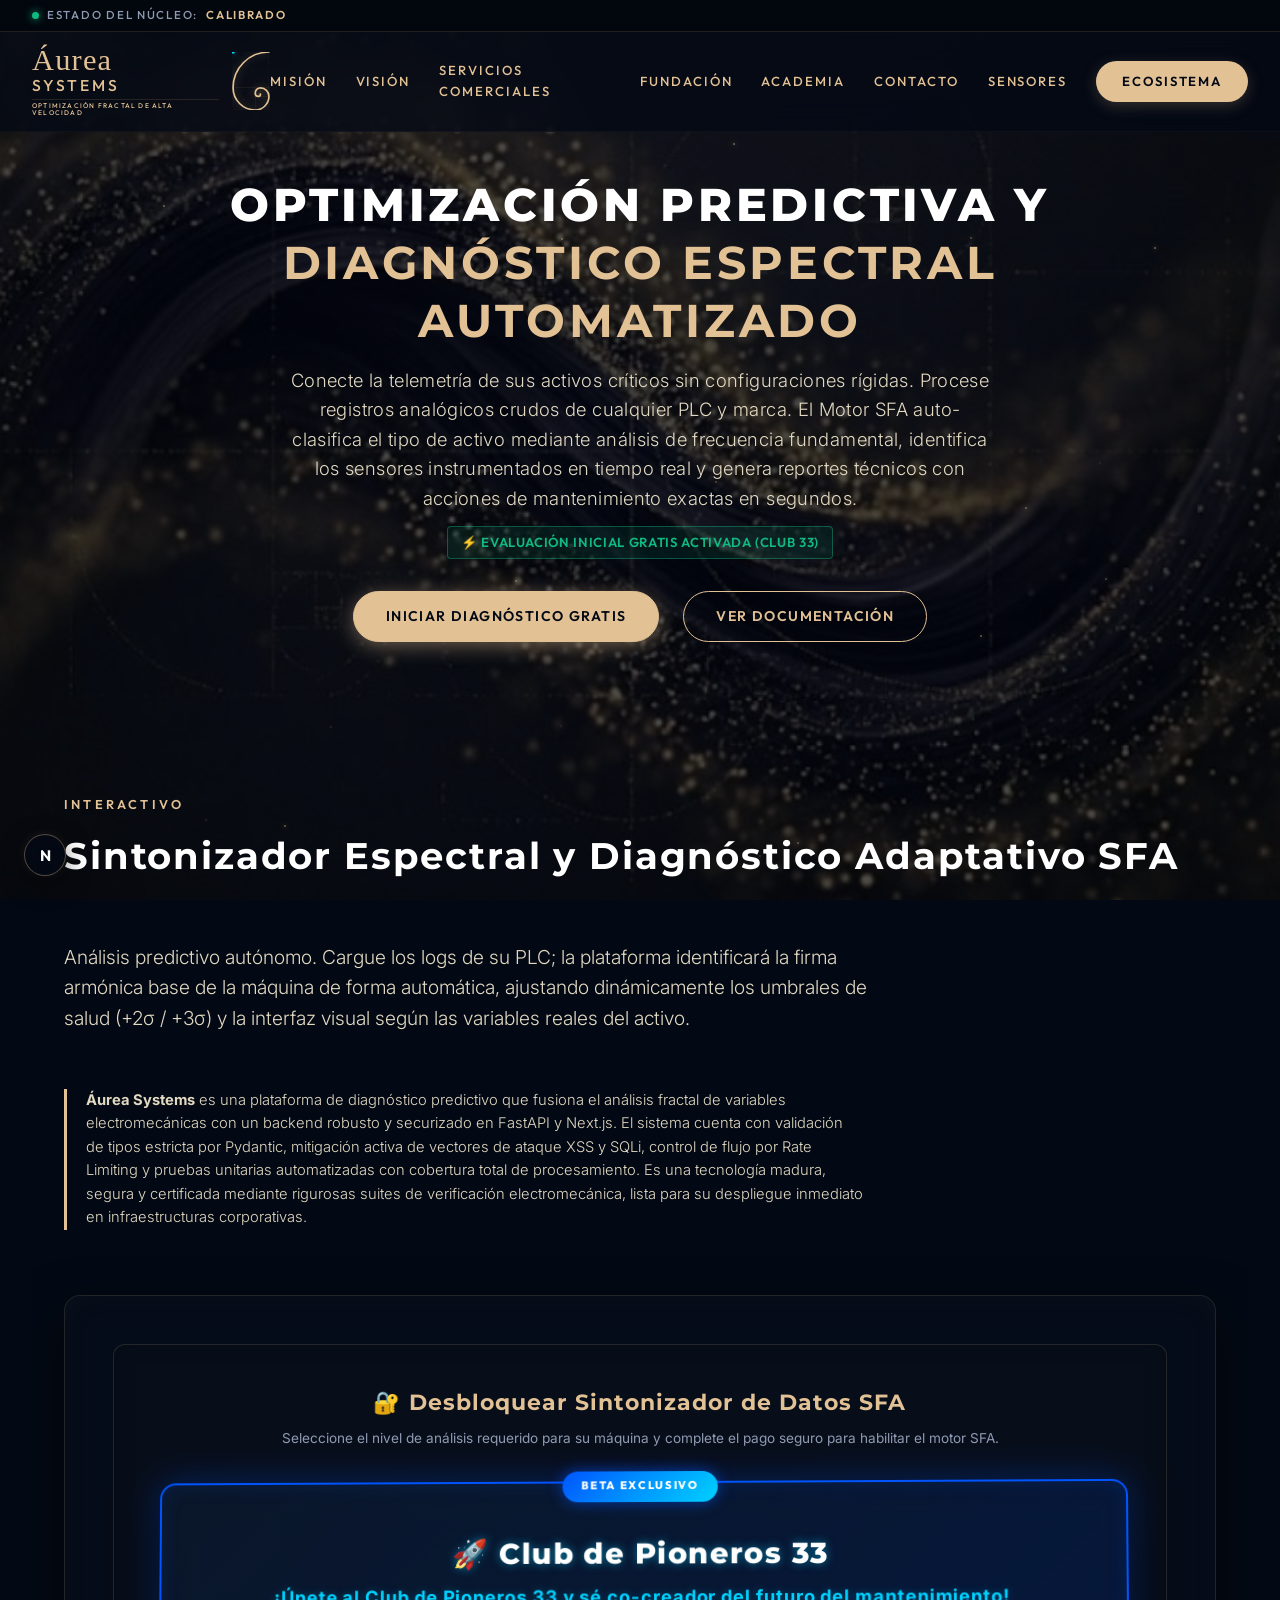
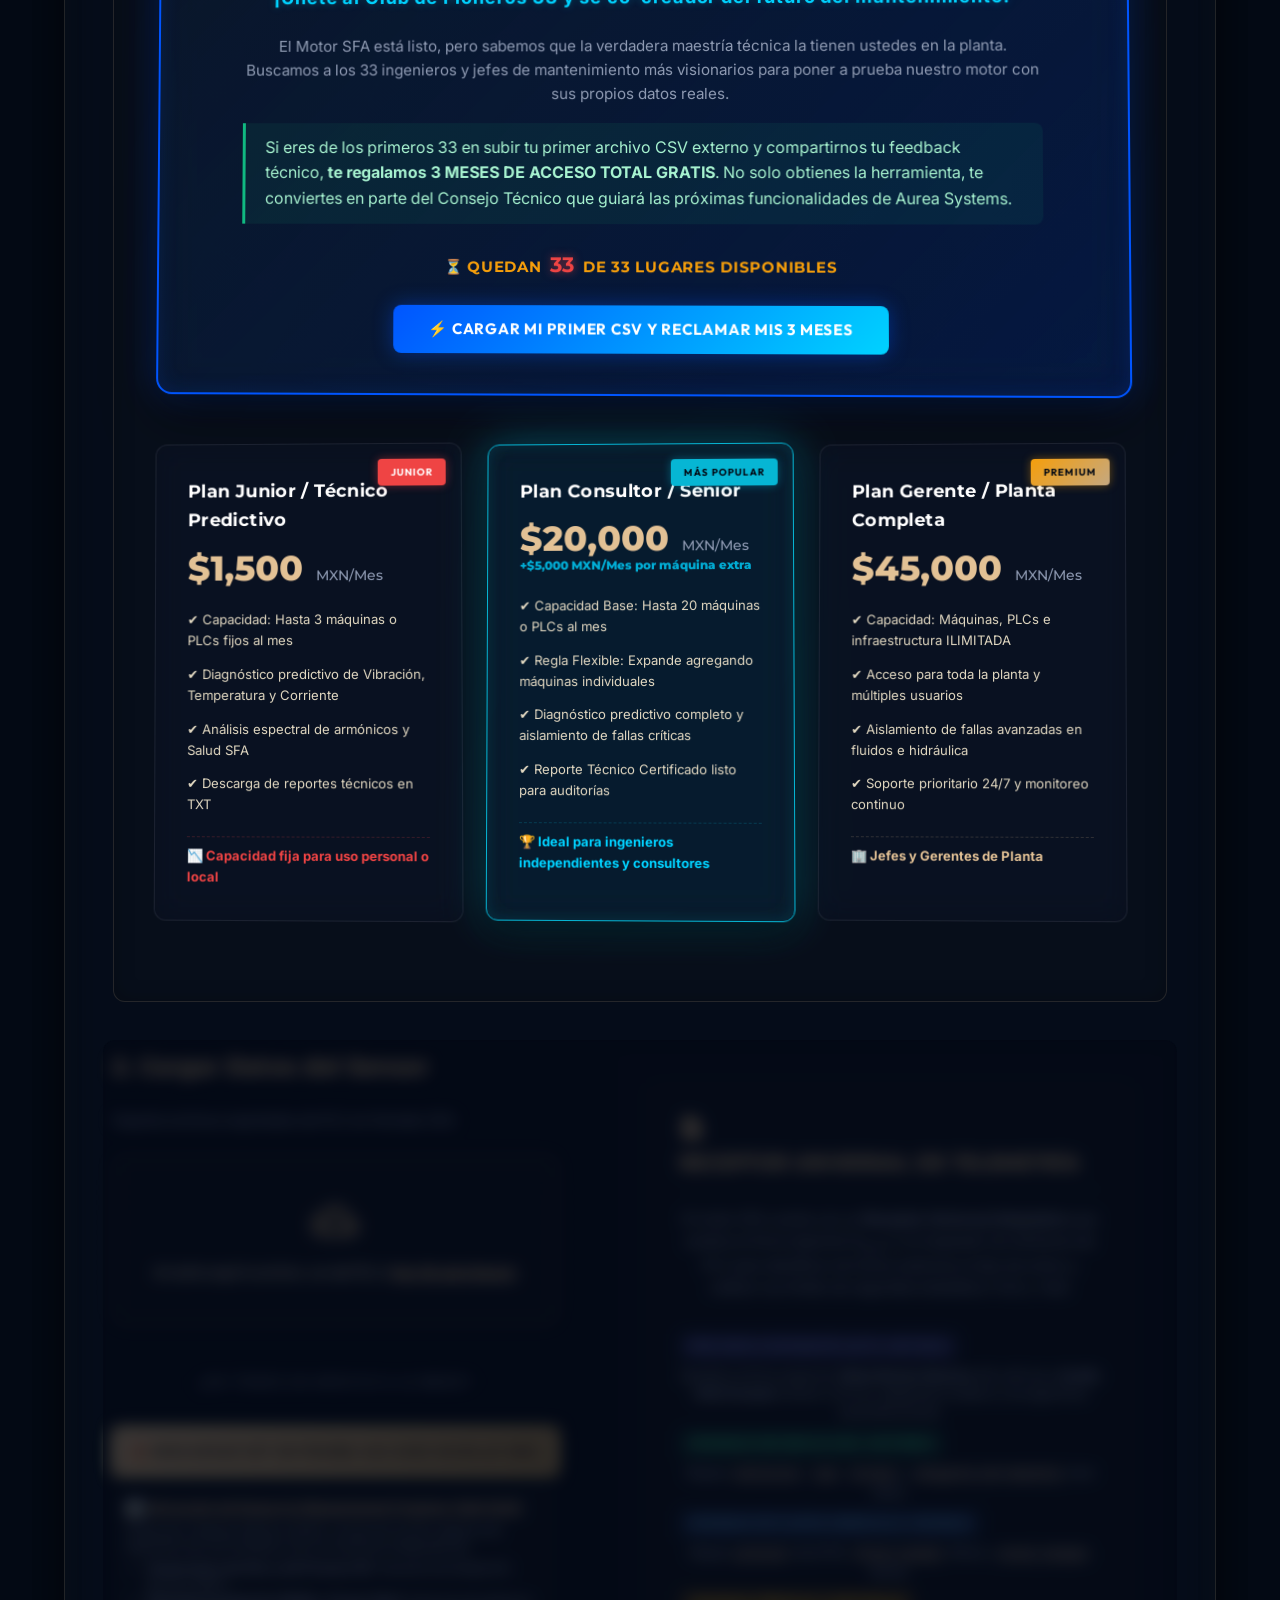
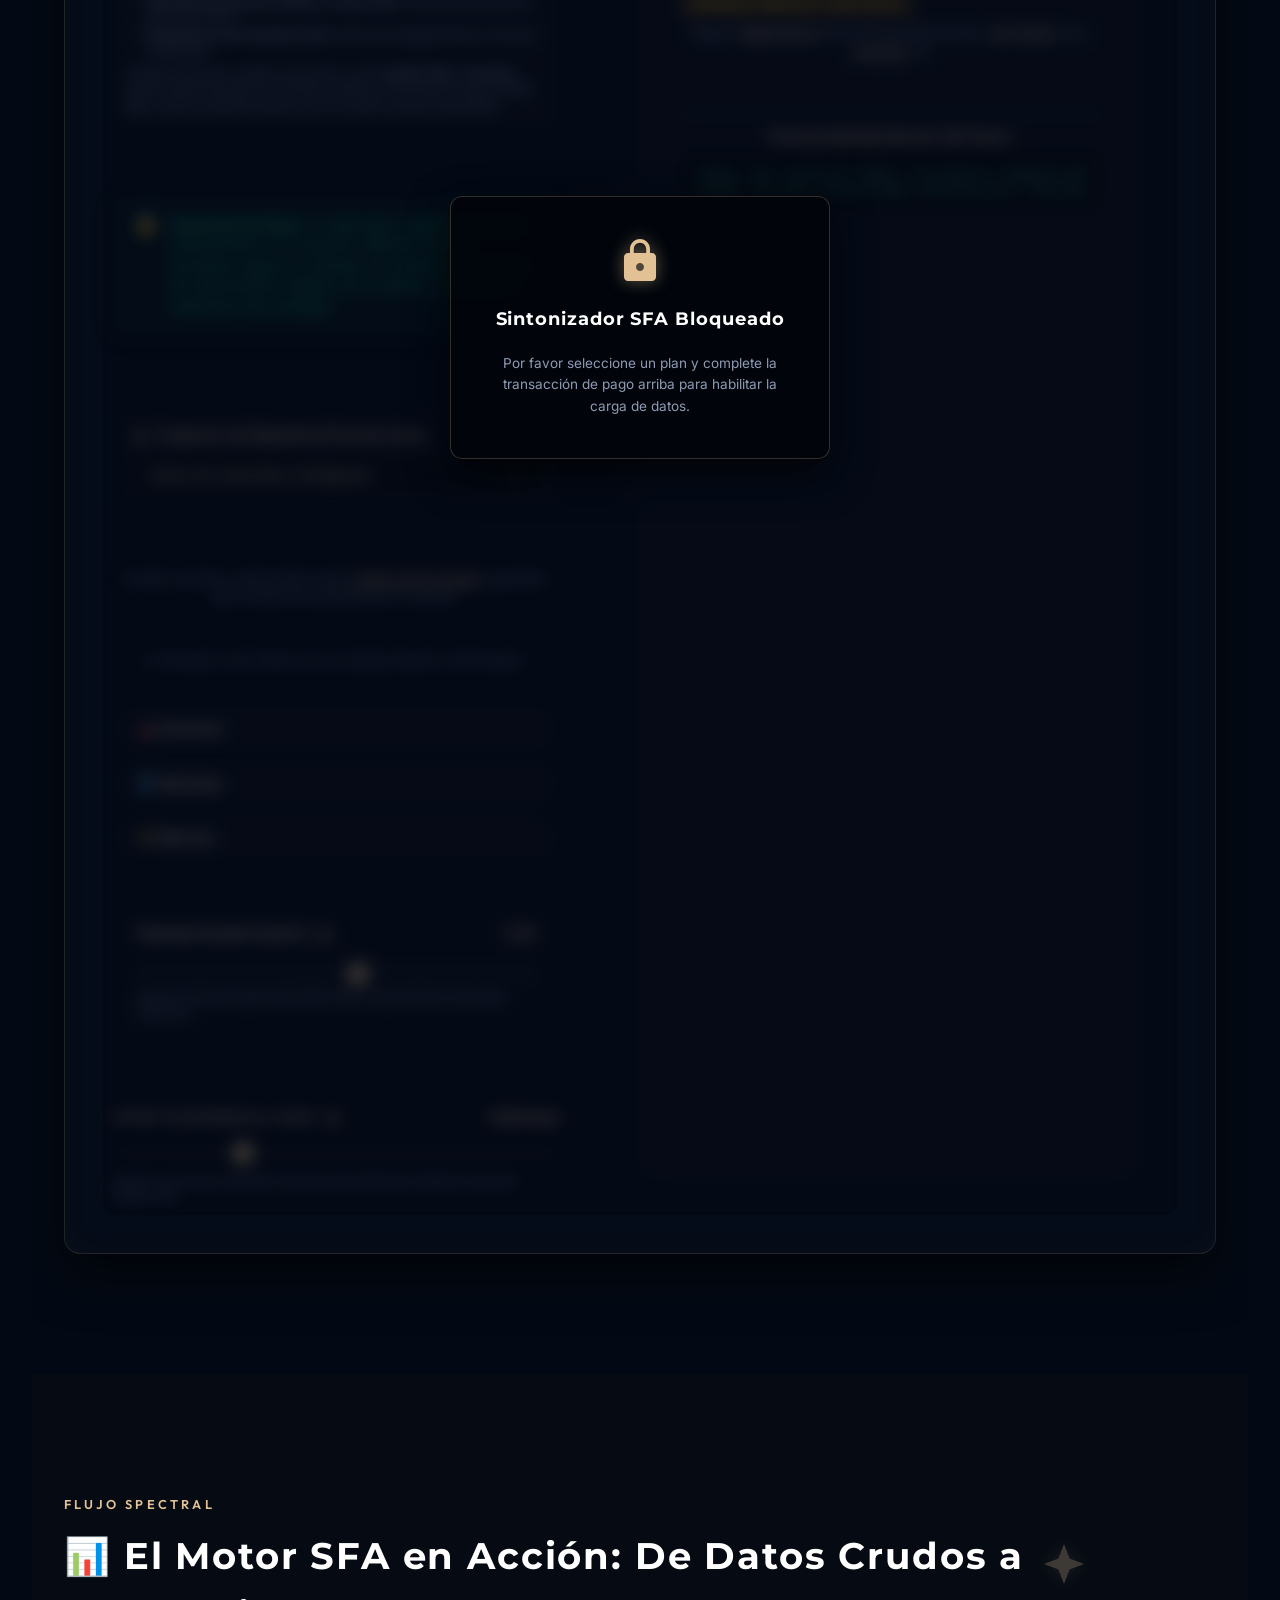
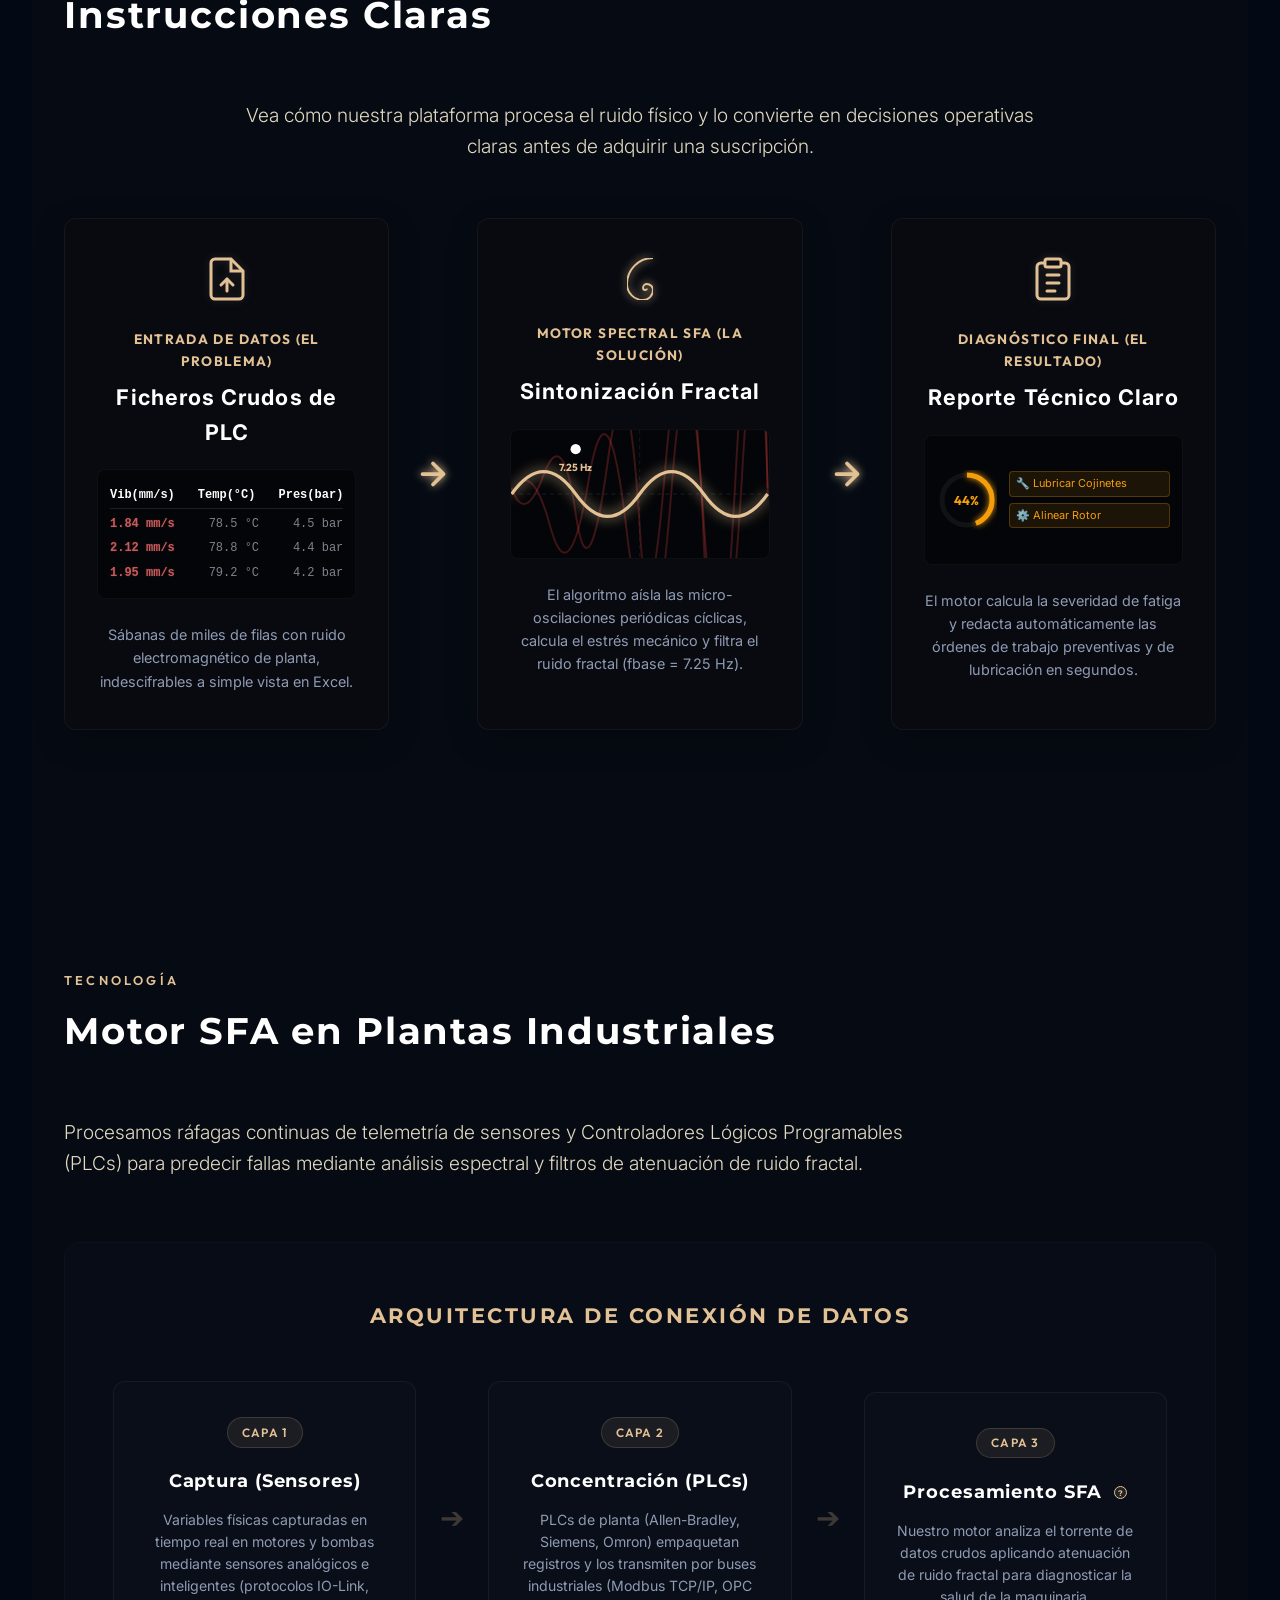
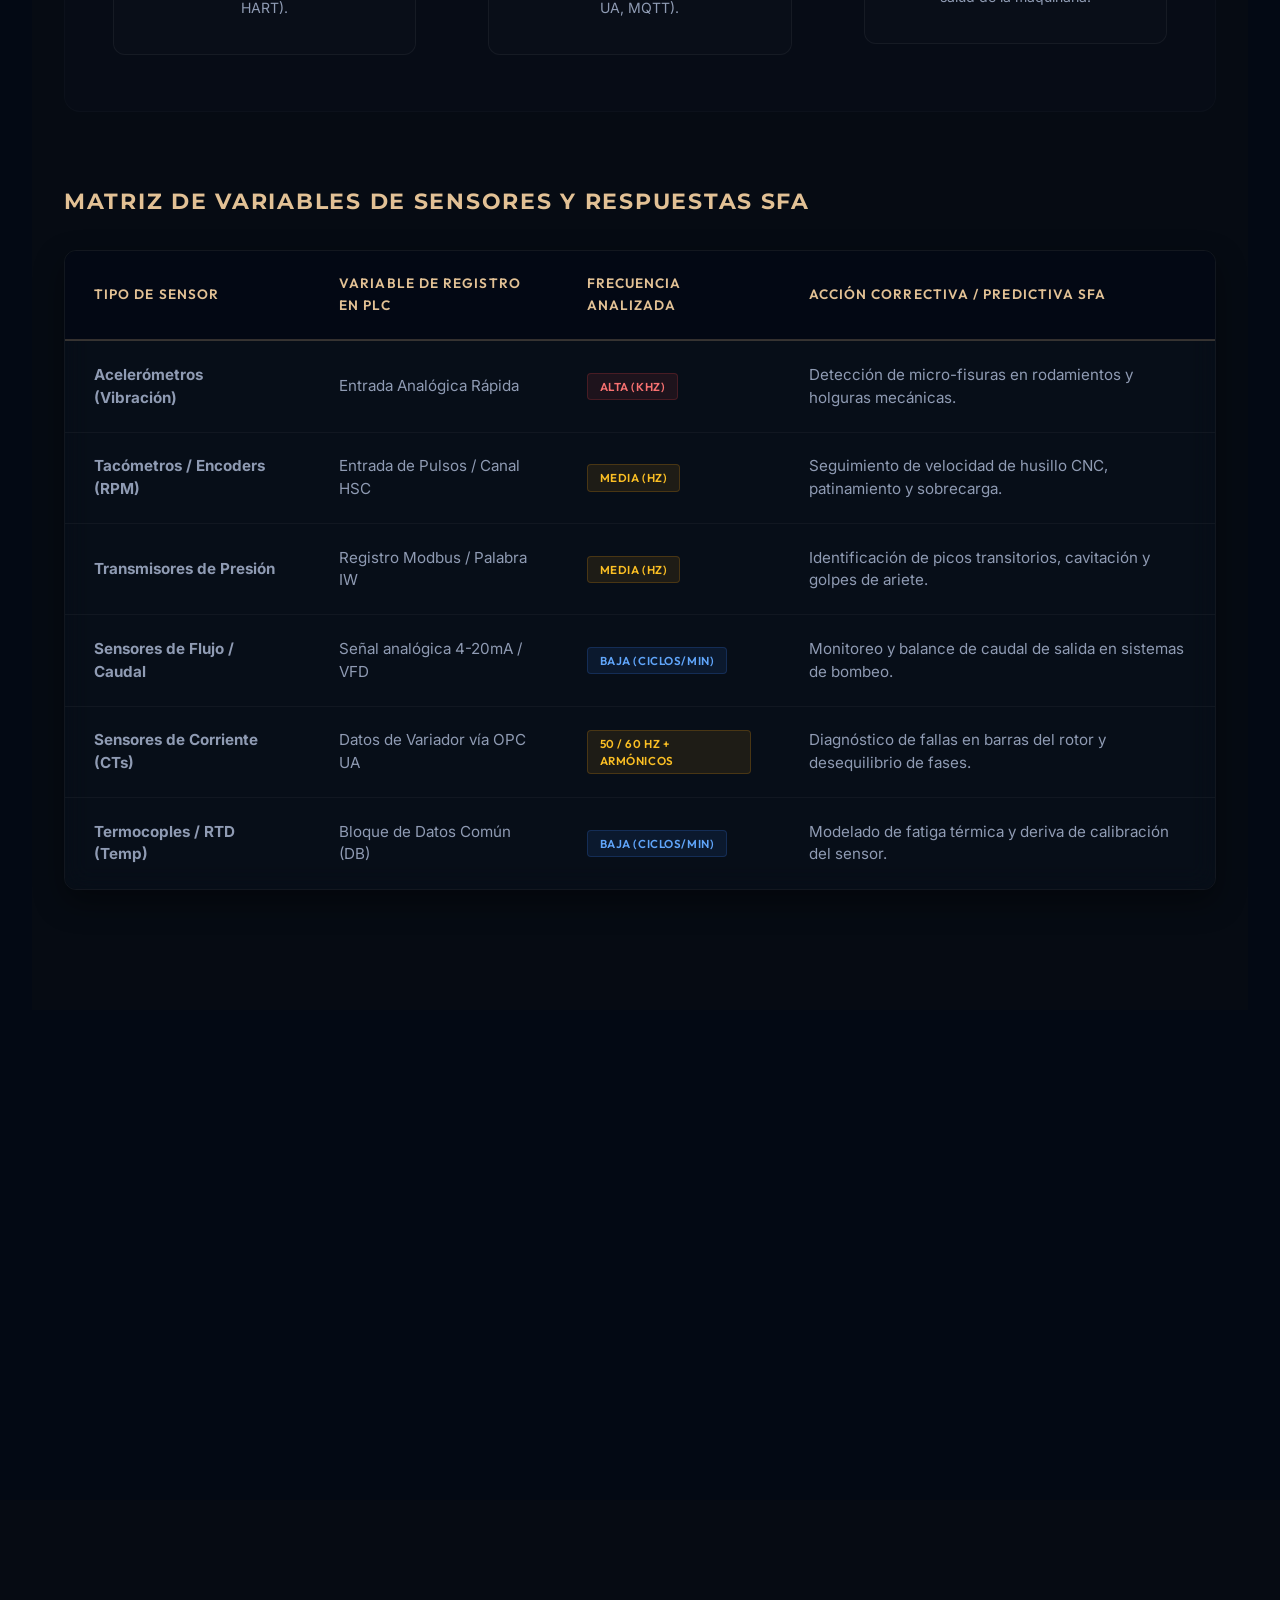
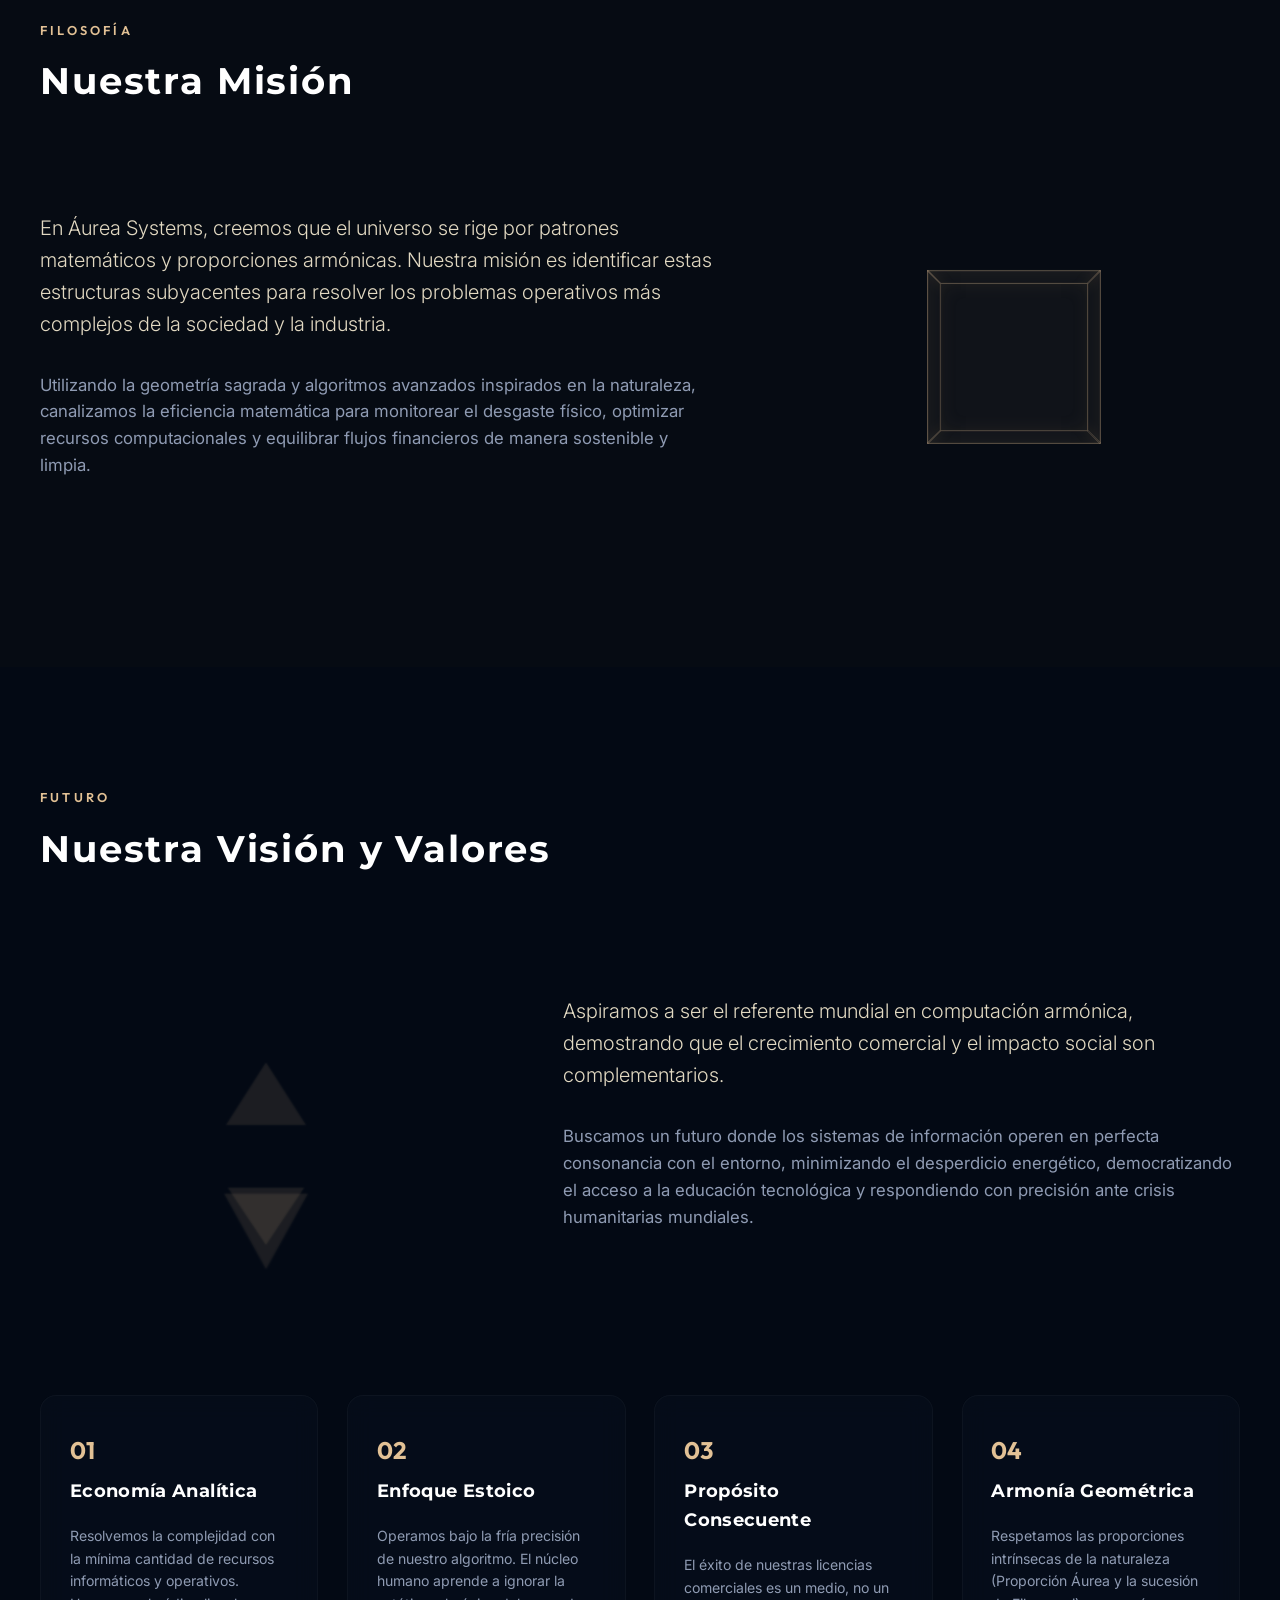
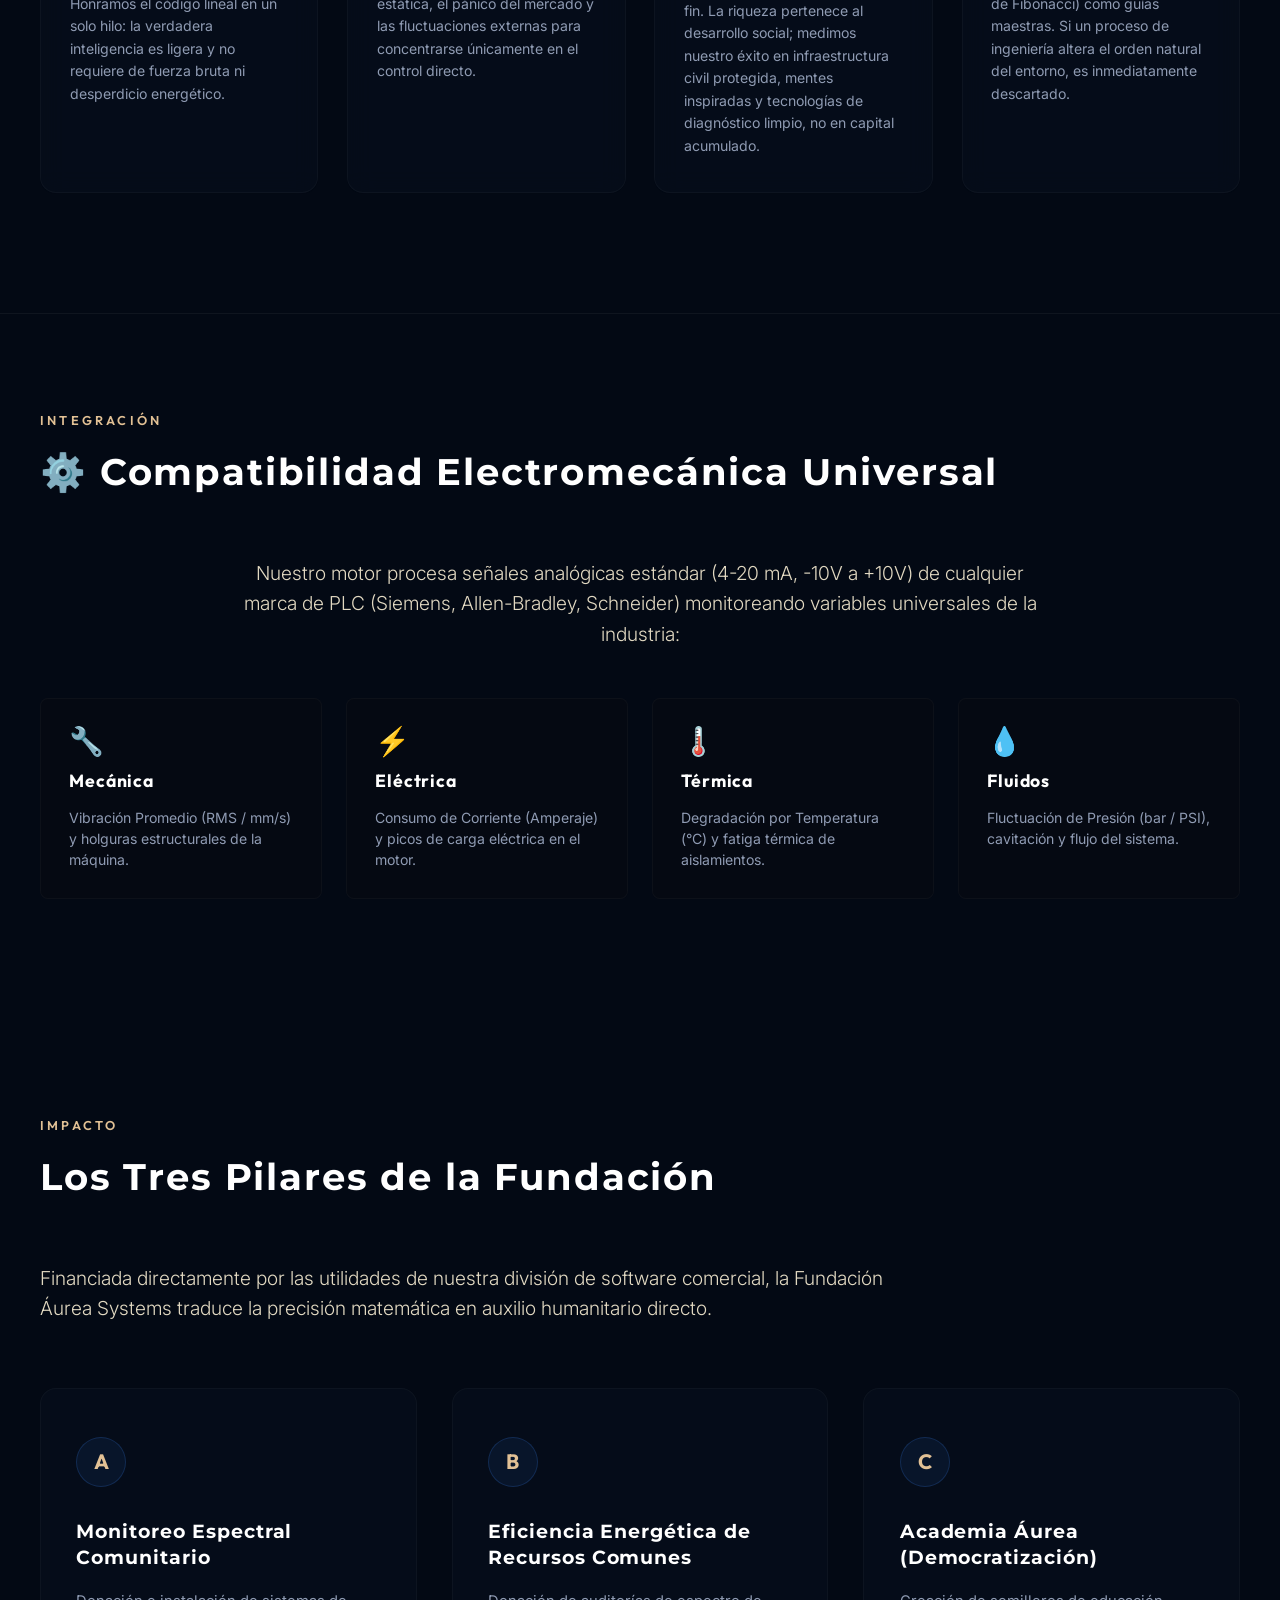
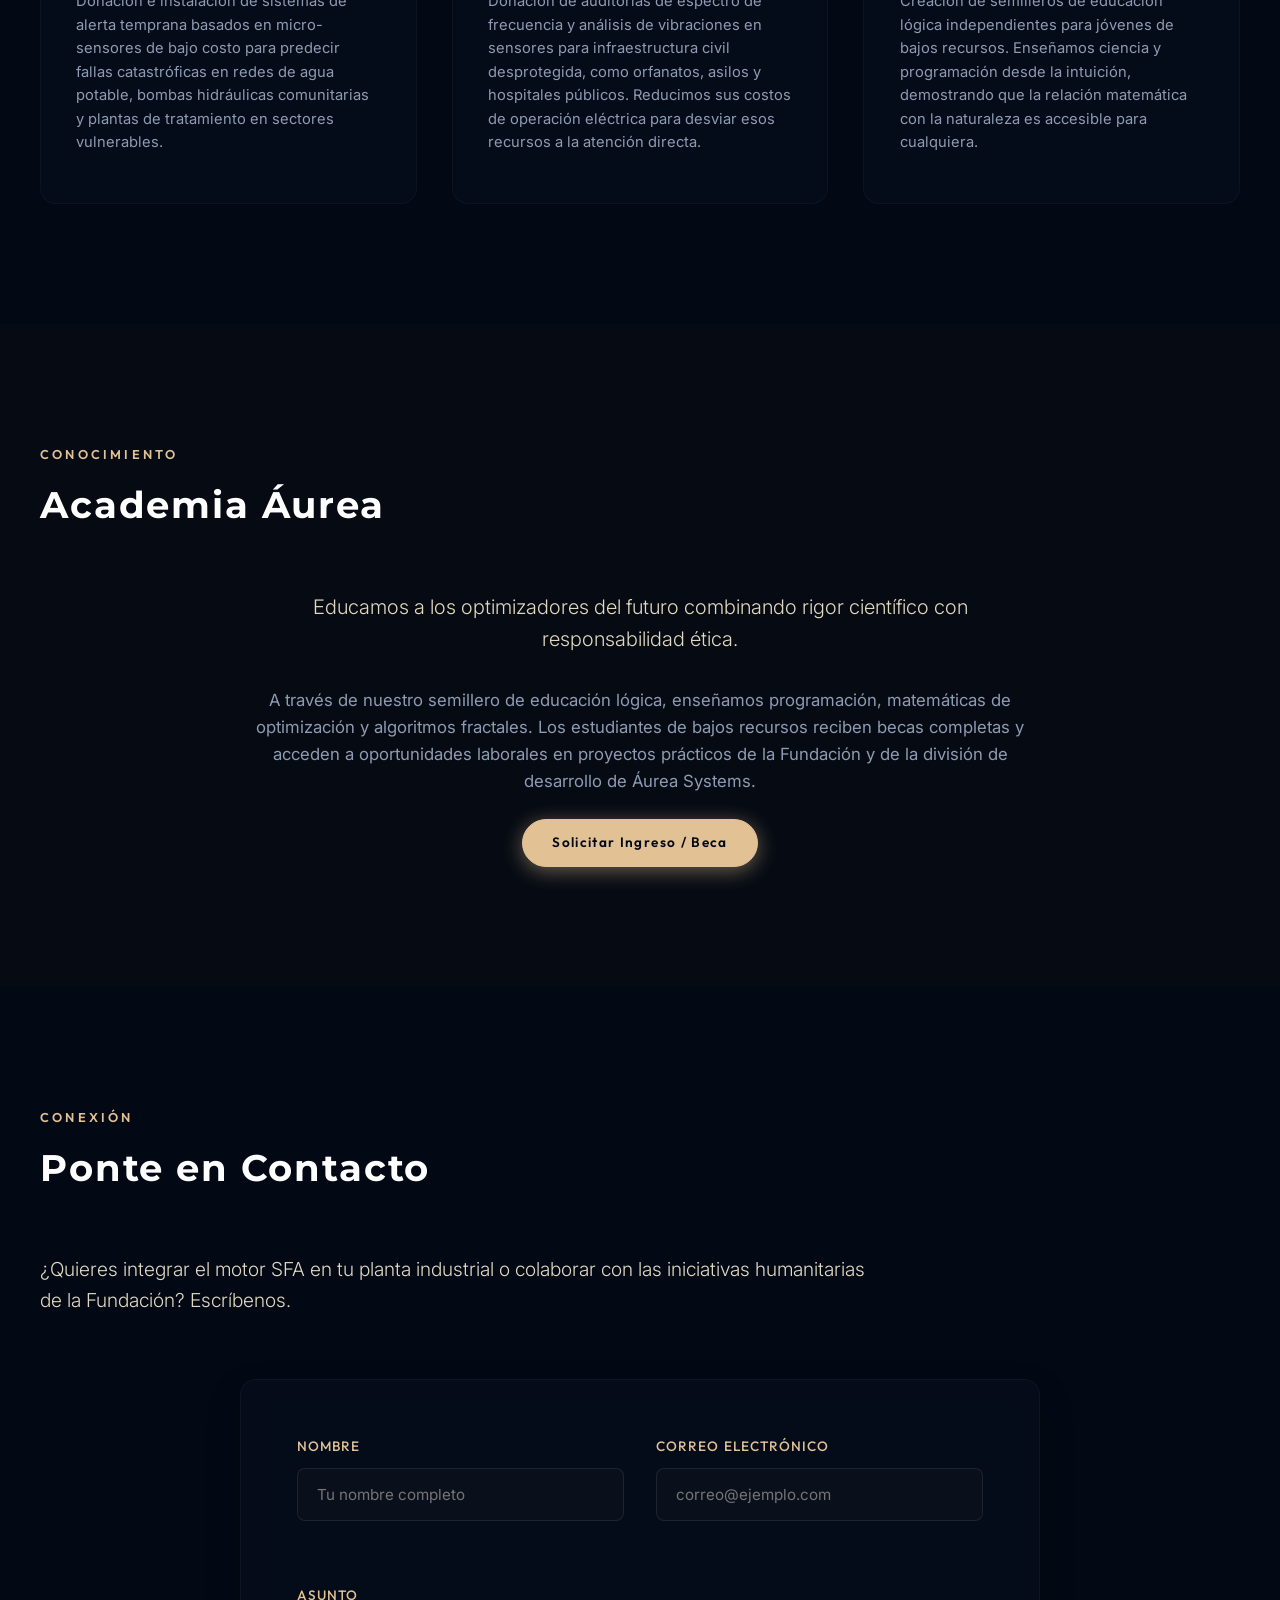
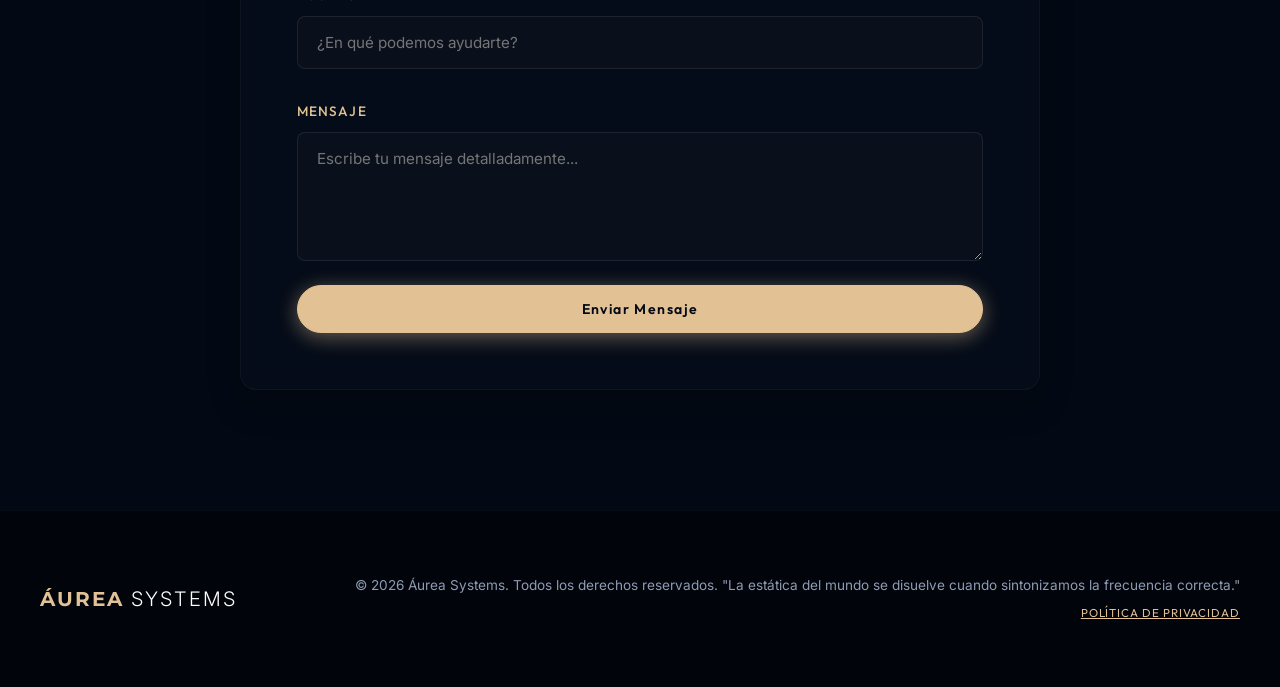
==== index.html @ f3d96f4a "Remove PDF report and printing features, leaving TXT and Python downloads only" ====
<!DOCTYPE html>
<html lang="es">
<head>
    <meta charset="UTF-8">
    <meta name="viewport" content="width=device-width, initial-scale=1.0">
    <title>Áurea Systems | Armonizando el caos con precisión geométrica</title>
    <meta name="description" content="Transformamos datos caóticos en soluciones armónicas de alta eficiencia. Descubre el Motor SFA de sintonización fractal de armónicos e impacto social.">
    <!-- Google Fonts -->
    <link rel="preconnect" href="https://fonts.googleapis.com">
    <link rel="preconnect" href="https://fonts.gstatic.com" crossorigin>
    <link href="https://fonts.googleapis.com/css2?family=Montserrat:wght@300;400;500;600;700;800&family=Outfit:wght@300;400;500;600;700&family=Inter:wght@300;400;500;600&display=swap" rel="stylesheet">
    <!-- Stylesheets -->
    <link rel="stylesheet" href="css/styles.css?v=3.0.4">
    <!-- PayPal SDK -->
    <script src="https://www.paypal.com/sdk/js?client-id=AewGtK31C24qS1dJM0IhZkl4YDrN2dNuJ0q90WGuB6kmR5sbS8e_uFrXsC2nJS0WY8MiElKh0VWfX2Io&currency=USD"></script>
</head>
<body>
    <!-- Dynamic Premium Background System -->
    <div class="sfa-dynamic-bg-container no-print">
        <div class="sfa-bg-particles"></div>
    </div>
    <!-- Top Core Status Bar -->
    <div class="core-status-bar">
        <div class="status-item">
            <span class="status-indicator-dot pulsing"></span>
            <span class="status-label">ESTADO DEL NÚCLEO:</span>
            <span class="status-value text-gold">CALIBRADO</span>
        </div>
    </div>

    <!-- Floating Action Button 'N' (Bottom Left) -->
    <button class="btn-floating-n" id="btn-terminal-toggle" aria-label="Consola de Telemetría">N</button>

    <!-- Interactive Telemetry Console (Hidden by default) -->
    <div class="telemetry-console" id="telemetry-console">
        <div class="console-header">
            <div class="console-dots">
                <span class="dot red"></span>
                <span class="dot yellow"></span>
                <span class="dot green"></span>
            </div>
            <span class="console-title">aurea_coaxial_telemetry.log</span>
            <button class="console-close" id="console-close-btn">&times;</button>
        </div>
        <div class="console-body" id="console-log-content">
            <div class="log-line text-gold">[INICIALIZANDO] Sintonización Fractal de Armónicos (SFA)...</div>
            <div class="log-line">[OK] Sintonía espectral establecida.</div>
            <div class="log-line">[OK] Núcleo calibrado con constante espectral lambda = 1.618.</div>
            <div class="log-line">[CONEXIÓN] Mapeando registros de telemetría en PLCs...</div>
            <div class="log-line text-blue">[OK] Servidor OPC UA activo. Escuchando tags de planta.</div>
            <div class="log-line">[OK] Acelerómetros (Vibración) sintonizados a 2.5 kHz.</div>
            <div class="log-line">[OK] Transmisores de Presión sintonizados por canal Modbus IW.</div>
            <div class="log-line text-gold">[PROCESANDO] Análisis espectral SFA en ráfaga de datos...</div>
            <div class="log-line text-green">[EFICIENCIA] Atenuación de ruido fractal completada en 0.12s.</div>
            <div class="log-line">[HISTORIA] Filosofía: "El protón invisible" - el arq. Mario Murillo.</div>
        </div>
    </div>

    <!-- Background geometric overlay -->
    <div class="bg-geometry">
        <svg viewBox="0 0 100 100" preserveAspectRatio="none">
            <circle cx="10" cy="20" r="30" class="geom-circle" />
            <circle cx="90" cy="80" r="40" class="geom-circle" />
            <path d="M-10,50 Q30,60 70,30 T110,50" class="geom-line" />
            <path d="M-10,20 Q40,10 80,40 T110,10" class="geom-line" />
        </svg>
    </div>

    <!-- Header / Navbar -->
    <header class="navbar">
        <div class="nav-container">
            <a href="#inicio" class="logo-group" id="logo-link">
                <div class="logo-text">
                    <span class="logo-title">Áurea</span>
                    <span class="logo-subtitle">SYSTEMS</span>
                    <span class="logo-tagline">OPTIMIZACIÓN FRACTAL DE ALTA VELOCIDAD</span>
                </div>
                <div class="logo-icon-wrapper">
                    <!-- Mathematically accurate Vertical Fibonacci Spiral SVG matching the image logo exactly -->
                    <svg viewBox="0 0 34 55" class="logo-spiral-svg">
                        <!-- Fibonacci Grid Squares -->
                        <rect x="0" y="0" width="34" height="34" class="grid-square" />
                        <rect x="0" y="34" width="21" height="21" class="grid-square" />
                        <rect x="21" y="42" width="13" height="13" class="grid-square" />
                        <rect x="26" y="34" width="8" height="8" class="grid-square" />
                        <rect x="21" y="34" width="5" height="5" class="grid-square" />
                        <rect x="21" y="39" width="3" height="3" class="grid-square" />
                        <rect x="24" y="40" width="2" height="2" class="grid-square" />
                        <rect x="24" y="39" width="1" height="1" class="grid-square" />
                        <rect x="25" y="39" width="1" height="1" class="grid-square" />
                        
                        <!-- Diagonal grid lines of triangulation (like the image) -->
                        <line x1="0" y1="0" x2="34" y2="34" class="grid-line" />
                        <line x1="34" y1="0" x2="0" y2="34" class="grid-line" />
                        <line x1="0" y1="34" x2="21" y2="55" class="grid-line" />
                        <line x1="21" y1="34" x2="0" y2="55" class="grid-line" />
                        
                        <!-- Rays radiating from the center of spiral (26, 40) -->
                        <line x1="26" y1="40" x2="0" y2="0" class="grid-line-faint" />
                        <line x1="26" y1="40" x2="34" y2="0" class="grid-line-faint" />
                        <line x1="26" y1="40" x2="34" y2="34" class="grid-line-faint" />
                        <line x1="26" y1="40" x2="0" y2="34" class="grid-line-faint" />
                        <line x1="26" y1="40" x2="0" y2="55" class="grid-line-faint" />
                        <line x1="26" y1="40" x2="21" y2="55" class="grid-line-faint" />
                        <line x1="26" y1="40" x2="34" y2="55" class="grid-line-faint" />
                        
                        <!-- Spiral Path -->
                        <path d="M 34,0 A 34,34 0 0,0 0,34 A 21,21 0 0,0 21,55 A 13,13 0 0,0 34,42 A 8,8 0 0,0 26,34 A 5,5 0 0,0 21,39 A 3,3 0 0,0 24,42 A 2,2 0 0,0 26,40" class="spiral-path" />
                        
                        <!-- Cyan Dot in top-left corner -->
                        <circle cx="0" cy="0" r="1.6" class="logo-cyan-dot" />
                    </svg>
                </div>
            </a>
            
            <button class="menu-toggle" aria-label="Abrir menú" id="mobile-menu-btn">
                <span></span>
                <span></span>
                <span></span>
            </button>

            <nav class="nav-menu" id="nav-menu">
                <a href="#mision" class="nav-link">MISIÓN</a>
                <a href="#vision" class="nav-link">VISIÓN</a>
                <a href="#servicios" class="nav-link">SERVICIOS COMERCIALES</a>
                <a href="#fundacion" class="nav-link">FUNDACIÓN</a>
                <a href="#academia" class="nav-link">ACADEMIA</a>
                <a href="#contacto" class="nav-link">CONTACTO</a>
                <a href="sensores.html" class="nav-link">SENSORES</a>

                <a href="#ecosistema" class="nav-btn">ECOSISTEMA</a>
            </nav>
        </div>
    </header>

    <main>

        <!-- HERO SECTION (INICIO) & ECOSISTEMA DUAL (COMBINED SCREEN LIKE SCREENSHOT) -->
        <section id="inicio" class="hero-section">


            <!-- Floating Sparkle Star (Right) -->
            <div class="sparkle-star-wrapper">
                <svg viewBox="0 0 24 24" class="sparkle-star">
                    <path d="M12 2L14.8 9.2L22 12L14.8 14.8L12 22L9.2 14.8L2 12L9.2 9.2L12 2Z" />
                </svg>
            </div>

            <div class="hero-container">
                <h1 class="hero-title">
                    OPTIMIZACIÓN PREDICTIVA Y<br>
                    <span class="text-gold font-bold">DIAGNÓSTICO ESPECTRAL AUTOMATIZADO</span>
                </h1>
                <p class="hero-subtitle">
                    Conecte la telemetría de sus activos críticos sin configuraciones rígidas. Procese registros analógicos crudos de cualquier PLC y marca. El Motor SFA auto-clasifica el tipo de activo mediante análisis de frecuencia fundamental, identifica los sensores instrumentados en tiempo real y genera reportes técnicos con acciones de mantenimiento exactas en segundos.<br>
                    <span class="hero-promo-badge" style="font-size: 0.82rem; background: rgba(16, 185, 129, 0.1); border: 1px solid rgba(16, 185, 129, 0.4); color: #10b981; padding: 0.3rem 0.8rem; border-radius: 4px; display: inline-block; margin-top: 0.8rem; font-weight: 600; font-family: var(--font-accent); letter-spacing: 0.05em; text-transform: uppercase;">⚡ EVALUACIÓN INICIAL GRATIS ACTIVADA (CLUB 33)</span>
                </p>
                <div class="hero-actions">
                    <a href="#sfa-plataforma" class="btn btn-gold">INICIAR DIAGNÓSTICO GRATIS</a>
                    <a href="#servicios" class="btn btn-outline">VER DOCUMENTACIÓN</a>
                </div>
            </div>

        <!-- SINTONIZADOR ESPECTRAL Y DIAGNÓSTICO SFA -->
        <section id="sfa-plataforma" class="content-section scroll-reveal">
            <div class="section-container">
                <div class="section-badge">INTERACTIVO</div>
                <h2 class="section-heading">Sintonizador Espectral y Diagnóstico Adaptativo SFA</h2>
                <p class="section-intro">
                    Análisis predictivo autónomo. Cargue los logs de su PLC; la plataforma identificará la firma armónica base de la máquina de forma automática, ajustando dinámicamente los umbrales de salud (+2σ / +3σ) y la interfaz visual según las variables reales del activo.
                    <br><br>
                    <span style="font-size: 0.92rem; line-height: 1.6; display: inline-block; max-width: 800px; color: var(--color-text-light); border-left: 3px solid var(--color-primary-gold); padding-left: 1.2rem; text-align: left; margin: 1.5rem auto 0; font-family: var(--font-body);">
                        <strong>Áurea Systems</strong> es una plataforma de diagnóstico predictivo que fusiona el análisis fractal de variables electromecánicas con un backend robusto y securizado en FastAPI y Next.js. El sistema cuenta con validación de tipos estricta por Pydantic, mitigación activa de vectores de ataque XSS y SQLi, control de flujo por Rate Limiting y pruebas unitarias automatizadas con cobertura total de procesamiento. Es una tecnología madura, segura y certificada mediante rigurosas suites de verificación electromecánica, lista para su despliegue inmediato en infraestructuras corporativas.
                    </span>
                </p>

                <!-- Platform Workspace Card -->
                <div class="sfa-workspace-card">
                    <!-- 1. PAYMENT BARRIER SECTION -->
                    <div class="sfa-payment-barrier" id="sfa-payment-barrier">
                        <div class="payment-barrier-header">
                            <h3>🔐 Desbloquear Sintonizador de Datos SFA</h3>
                            <p class="panel-desc">Seleccione el nivel de análisis requerido para su máquina y complete el pago seguro para habilitar el motor SFA.</p>
                        </div>
                        <!-- Banner Promocional: Club de Pioneros 33 -->
                        <div class="pioneros-promo-banner" id="pioneros-promo-banner">
                            <div class="promo-neon-badge">BETA EXCLUSIVO</div>
                            <div class="promo-content">
                                <h3>🚀 Club de Pioneros 33</h3>
                                <h4 class="promo-subtitle">¡Únete al Club de Pioneros 33 y sé co-creador del futuro del mantenimiento!</h4>
                                <p class="promo-text">
                                    El Motor SFA está listo, pero sabemos que la verdadera maestría técnica la tienen ustedes en la planta. Buscamos a los 33 ingenieros y jefes de mantenimiento más visionarios para poner a prueba nuestro motor con sus propios datos reales.
                                </p>
                                <p class="promo-text-highlight">
                                    Si eres de los primeros 33 en subir tu primer archivo CSV externo y compartirnos tu feedback técnico, <strong>te regalamos 3 MESES DE ACCESO TOTAL GRATIS</strong>. No solo obtienes la herramienta, te conviertes en parte del Consejo Técnico que guiará las próximas funcionalidades de Aurea Systems.
                                </p>
                                <div class="promo-counter-wrapper">
                                    <span class="promo-counter-text">⏳ Quedan <strong id="promo-spots-card" class="spots-count">33</strong> de 33 lugares disponibles</span>
                                </div>
                                
                                <button type="button" class="btn-pioneros-action" id="btn-pioneros-action">
                                    ⚡ Cargar mi primer CSV y reclamar mis 3 meses
                                </button>

                                <!-- Formulario de Registro Club de Pioneros 33 -->
                                <div id="club33-registration-form" style="display: none; width: 100%; max-width: 480px; margin: 1.5rem auto 0; padding: 1.5rem; background: rgba(0, 85, 255, 0.05); border: 1px solid rgba(0, 85, 255, 0.25); border-radius: 8px; text-align: left; box-sizing: border-box; box-shadow: 0 0 15px rgba(0, 85, 255, 0.1);">
                                    <h4 style="color: #00d2ff; margin-top: 0; margin-bottom: 0.5rem; font-family: var(--font-display); font-size: 1.1rem; font-weight: bold;">📝 Registro Club de Pioneros 33</h4>
                                    <p style="font-size: 0.82rem; color: var(--color-text-gray); margin-bottom: 1.2rem; font-family: var(--font-body); line-height: 1.4;">
                                        Registra tu planta/ingeniero para asegurar uno de los 33 cupos limitados y obtener sus <strong>3 meses de acceso total gratis</strong>.
                                    </p>
                                    
                                    <div class="form-group" style="margin-bottom: 1rem;">
                                        <label for="promo-reg-name" style="display: block; font-size: 0.78rem; color: var(--color-text-gray); margin-bottom: 0.4rem; font-family: var(--font-body); font-weight: 500;">Nombre del Ingeniero</label>
                                        <input type="text" id="promo-reg-name" placeholder="Ej. Ing. Carlos Mendoza" style="width: 100%; padding: 0.65rem; background: rgba(0,0,0,0.3); border: 1px solid rgba(0,85,255,0.25); border-radius: 4px; color: #fff; font-family: var(--font-body); font-size: 0.88rem; box-sizing: border-box; transition: border-color 0.2s;" required>
                                    </div>
                                    
                                    <div class="form-group" style="margin-bottom: 1rem;">
                                        <label for="promo-reg-email" style="display: block; font-size: 0.78rem; color: var(--color-text-gray); margin-bottom: 0.4rem; font-family: var(--font-body); font-weight: 500;">Correo Electrónico</label>
                                        <input type="email" id="promo-reg-email" placeholder="carlos.mendoza@empresa.com" style="width: 100%; padding: 0.65rem; background: rgba(0,0,0,0.3); border: 1px solid rgba(0,85,255,0.25); border-radius: 4px; color: #fff; font-family: var(--font-body); font-size: 0.88rem; box-sizing: border-box; transition: border-color 0.2s;" required>
                                    </div>

                                    <div class="form-group" style="margin-bottom: 1.2rem;">
                                        <label for="promo-reg-company" style="display: block; font-size: 0.78rem; color: var(--color-text-gray); margin-bottom: 0.4rem; font-family: var(--font-body); font-weight: 500;">Empresa / Planta Industrial</label>
                                        <input type="text" id="promo-reg-company" placeholder="Ej. Cementera del Norte S.A." style="width: 100%; padding: 0.65rem; background: rgba(0,0,0,0.3); border: 1px solid rgba(0,85,255,0.25); border-radius: 4px; color: #fff; font-family: var(--font-body); font-size: 0.88rem; box-sizing: border-box; transition: border-color 0.2s;" required>
                                    </div>

                                    <div class="form-group" style="margin-bottom: 1.2rem;">
                                        <div style="display: flex; justify-content: space-between; align-items: center; margin-bottom: 0.4rem;">
                                            <label for="promo-reg-key" style="font-size: 0.78rem; color: var(--color-text-gray); font-family: var(--font-body); font-weight: 500; margin: 0;">Clave de Acceso del Club</label>
                                            <a href="mailto:mmrobeerto@gmail.com?subject=Solicitud%20de%20Clave%20-%20Club%20de%20Pioneros%2033&body=Hola%20Roberto%2C%20solicito%20la%20clave%20de%20acceso%20para%20el%20Club%20de%20Pioneros%2033." style="font-size: 0.75rem; color: #00d2ff; text-decoration: underline; font-family: var(--font-body);" target="_blank">Solicitar Clave</a>
                                        </div>
                                        <input type="text" id="promo-reg-key" placeholder="Introduce la clave de acceso" style="width: 100%; padding: 0.65rem; background: rgba(0,0,0,0.3); border: 1px solid rgba(0,85,255,0.25); border-radius: 4px; color: #fff; font-family: var(--font-body); font-size: 0.88rem; box-sizing: border-box; transition: border-color 0.2s;" required>
                                    </div>

                                    <button type="button" id="btn-submit-club33" class="btn-activate-promo" style="display: block; width: 100%; background: linear-gradient(135deg, #0055ff, #00d2ff); color: #fff; font-weight: bold; border: none; padding: 0.75rem; border-radius: 4px; cursor: pointer; font-size: 0.92rem; text-shadow: none; transition: transform 0.2s, box-shadow 0.2s; box-shadow: 0 0 10px rgba(0,85,255,0.2);">
                                        ⚡ Registrarse y Activar 3 Meses Gratis (Cupo: <span id="promo-btn-spots">33</span>/33)
                                    </button>
                                </div>
                            </div>
                        </div>
                        
                        <div class="payment-plans-grid">
                            <!-- Plan Junior / Técnico Predictivo -->
                            <div class="plan-card red" id="plan-junior" data-price="1500" data-name="Plan Junior / Técnico Predictivo">
                                <div class="plan-badge red">JUNIOR</div>
                                <h4>Plan Junior / Técnico Predictivo</h4>
                                <div class="plan-price">$1,500 <span class="currency">MXN/Mes</span></div>
                                <ul class="plan-features">
                                    <li>✔ Capacidad: Hasta 3 máquinas o PLCs fijos al mes</li>
                                    <li>✔ Diagnóstico predictivo de Vibración, Temperatura y Corriente</li>
                                    <li>✔ Análisis espectral de armónicos y Salud SFA</li>
                                    <li>✔ Descarga de reportes técnicos en TXT</li>
                                    <li style="color: #ef4444; font-weight: bold; border-top: 1px dashed rgba(239,68,68,0.2); padding-top: 0.5rem; margin-top: 0.5rem;">📉 Capacidad fija para uso personal o local</li>
                                </ul>
                            </div>
                            
                            <!-- Plan Consultor / Senior (Destacado por defecto) -->
                            <div class="plan-card active turquoise" id="plan-consultor" data-price="20000" data-name="Plan Consultor / Senior">
                                <div class="plan-badge turquoise">MÁS POPULAR</div>
                                <h4>Plan Consultor / Senior</h4>
                                <div class="plan-price">
                                    $20,000 <span class="currency">MXN/Mes</span>
                                    <span style="font-size: 0.75rem; display: block; opacity: 0.8; margin-top: 0.2rem; color: #00d2ff;">+$5,000 MXN/Mes por máquina extra</span>
                                </div>
                                <ul class="plan-features">
                                    <li>✔ Capacidad Base: Hasta 20 máquinas o PLCs al mes</li>
                                    <li>✔ Regla Flexible: Expande agregando máquinas individuales</li>
                                    <li>✔ Diagnóstico predictivo completo y aislamiento de fallas críticas</li>
                                    <li>✔ Reporte Técnico Certificado listo para auditorías</li>
                                    <li style="color: #00d2ff; font-weight: bold; border-top: 1px dashed rgba(6,182,212,0.2); padding-top: 0.5rem; margin-top: 0.5rem;">🏆 Ideal para ingenieros independientes y consultores</li>
                                </ul>
                            </div>

                            <!-- Plan Gerente / Planta Completa -->
                            <div class="plan-card gold" id="plan-gerente" data-price="45000" data-name="Plan Gerente / Planta Completa">
                                <div class="plan-badge gold">PREMIUM</div>
                                <h4>Plan Gerente / Planta Completa</h4>
                                <div class="plan-price">$45,000 <span class="currency">MXN/Mes</span></div>
                                <ul class="plan-features">
                                    <li>✔ Capacidad: Máquinas, PLCs e infraestructura ILIMITADA</li>
                                    <li>✔ Acceso para toda la planta y múltiples usuarios</li>
                                    <li>✔ Aislamiento de fallas avanzadas en fluidos e hidráulica</li>
                                    <li>✔ Soporte prioritario 24/7 y monitoreo continuo</li>
                                    <li style="color: var(--color-primary-gold); font-weight: bold; border-top: 1px dashed rgba(197,168,128,0.2); padding-top: 0.5rem; margin-top: 0.5rem;">🏢 Jefes y Gerentes de Planta</li>
                                </ul>
                            </div>
                        </div>
                        
                        <div class="paypal-checkout-box">
                             <div id="paypal-button-container" class="paypal-buttons-container" style="display: none;"></div>
                             
                             <button type="button" class="btn-simulate-pay" id="btn-simulate-payment" style="display: none;">
                                 <svg viewBox="0 0 24 24" class="btn-icon" style="width: 14px; height: 14px; margin-right: 4px; display: inline-block; vertical-align: middle; fill: currentColor;">
                                     <path d="M19.35 10.04C18.67 6.59 15.64 4 12 4 9.11 4 6.6 5.64 5.35 8.04 2.34 8.36 0 10.91 0 14c0 3.31 2.69 6 6 6h13c2.76 0 5-2.24 5-5 0-2.64-2.05-4.78-4.65-4.96zM14 13v4h-4v-4H7l5-5 5 5h-3z"/>
                                 </svg>
                                 Simular Pago Rápido (Sandbox)
                             </button>
                        </div>
                    </div>

                    <!-- 2. DIAGNOSTIC WORKSPACE (LOCKED INITIALLY) -->
                    <div class="sfa-locked-container locked" id="sfa-workspace-wrapper">
                        <!-- Locked Overlay Mask -->
                        <div class="sfa-locked-overlay" id="sfa-locked-overlay">
                            <div class="lock-message">
                                <svg viewBox="0 0 24 24" class="lock-icon">
                                    <path d="M18 8h-1V6c0-2.76-2.24-5-5-5S7 3.24 7 6v2H6c-1.1 0-2 .9-2 2v10c0 1.1.9 2 2 2h12c1.1 0 2-.9 2-2V10c0-1.1-.9-2-2-2zm-6 9c-1.1 0-2-.9-2-2s.9-2 2-2 2 .9 2 2-.9 2-2 2zm3.1-9H8.9V6c0-1.71 1.39-3.1 3.1-3.1 1.71 0 3.1 1.39 3.1 3.1v2z"/>
                                </svg>
                                <h4>Sintonizador SFA Bloqueado</h4>
                                <p>Por favor seleccione un plan y complete la transacción de pago arriba para habilitar la carga de datos.</p>
                            </div>
                        </div>

                        <!-- Active License Banner (Hidden initially) -->
                        <div class="sfa-license-banner" id="sfa-license-banner" style="display: none; justify-content: space-between; align-items: center; width: 100%; gap: 1rem; flex-wrap: wrap;">
                            <div style="display: flex; align-items: center; gap: 1rem;">
                                <span class="banner-icon">✓</span>
                                <span class="banner-text">Licencia Activa: <strong id="lbl-lic-plan">--</strong> ($<span id="lbl-lic-amount">--</span> <span id="lbl-lic-currency">MXN</span>) - Referencia: <code id="lbl-lic-ref">--</code></span>
                            </div>
                            <span id="lbl-lic-remaining" style="background: rgba(197, 168, 128, 0.15); border: 1px solid var(--color-primary-gold); color: var(--color-primary-gold); padding: 0.25rem 0.75rem; border-radius: 20px; font-size: 0.75rem; font-weight: bold; letter-spacing: 0.05em; font-family: var(--font-accent); white-space: nowrap;">Análisis Restantes: --</span>
                        </div>

                        <!-- Paso 1: Configuración (Input) -->
                        <div class="sfa-step-container" id="sfa-step-1-upload">
                            <div class="sfa-workspace-grid">
                            <!-- Left Panel: Data upload & Simulation buttons -->
                            <div class="sfa-control-panel">
                                 <h3>2. Cargar Datos del Sensor</h3>
                                 <p class="panel-desc">Soporta archivos exportados de PLC en formato CSV.</p>
                                 
                                 <!-- Drag & Drop Dropzone -->
                                 <div class="sfa-dropzone" id="sfa-dropzone">
                                     <svg viewBox="0 0 24 24" class="dropzone-icon">
                                         <path d="M19.35 10.04C18.67 6.59 15.64 4 12 4 9.11 4 6.6 5.64 5.35 8.04 2.34 8.36 0 10.91 0 14c0 3.31 2.69 6 6 6h13c2.76 0 5-2.24 5-5 0-2.64-2.05-4.78-4.65-4.96zM14 13v4h-4v-4H7l5-5 5 5h-3z"/>
                                     </svg>
                                     <p class="dropzone-text">Arrastra aquí tu archivo .csv de PLC o <span class="text-gold browse-link">haz clic para buscar</span></p>
                                     <input type="file" id="sfa-file-input" accept=".csv" style="opacity: 0; position: absolute; width: 1px; height: 1px; z-index: -1;" disabled>
                                 </div>

                                 <!-- Descarga de Datos de Prueba -->
                                 <div class="divider-text" style="margin-top: 1.5rem; margin-bottom: 0.75rem;">¿No tienes un archivo a la mano?</div>
                                 <div style="margin-bottom: 1.5rem; text-align: center;">
                                     <a href="ai4i2020.csv" download class="btn-activate-promo" style="display: block; width: 100%; max-width: 100%; margin: 0 auto; background: linear-gradient(135deg, var(--color-primary-gold), #b3925c); color: #000; font-weight: bold; padding: 0.85rem; border: none; border-radius: 4px; font-family: var(--font-accent); letter-spacing: 0.05em; text-transform: uppercase; text-decoration: none; cursor: pointer; transition: transform 0.2s, box-shadow 0.2s; text-align: center; box-sizing: border-box; line-height: 1.5;">
                                         📥 Descargar Set de Prueba AI4I 2020 (Husillo CNC)
                                     </a>
                                     <div class="dataset-info-box" style="margin-top: 0.75rem; background: rgba(255,255,255,0.02); border: 1px solid rgba(255,255,255,0.05); border-radius: 6px; padding: 0.8rem; text-align: left; font-size: 0.75rem; line-height: 1.4; color: var(--color-text-gray); font-family: var(--font-main);">
                                         <strong style="color: var(--color-primary-gold); display: block; margin-bottom: 0.25rem;">📊 Información del Dataset de Mantenimiento Predictivo (AI4I 2020)</strong>
                                         Atribución: Stephan Matzka (2020). Consta de 10,000 registros de telemetría de una fresadora real con sensores integrados de:
                                         <ul style="margin: 0.3rem 0 0.3rem 1.2rem; padding: 0; list-style-type: disc;">
                                             <li><strong>Temperatura del Aire y del Proceso (K):</strong> Sensores de disipación térmica (HDF).</li>
                                             <li><strong>Velocidad de Rotación (RPM) y Torque (Nm):</strong> Sensores de potencia del motor (FPP).</li>
                                             <li><strong>Desgaste de Herramienta (min):</strong> Sensor de desgaste físico y fricción (TWF/OSF).</li>
                                         </ul>
                                         El Motor SFA auto-clasifica este activo como <strong>Husillo CNC / Cortador</strong>, estima dinámicamente la corriente, sintoniza la frecuencia base a <strong>17.75 Hz</strong> y calcula umbrales dinámicos sin inventar sensores de presión.
                                     </div>
                                 </div>

                                 <!-- Tarjeta de Seguridad y Privacidad de Datos -->
                                 <div class="security-disclaimer" style="margin-bottom: 1.5rem;">
                                     <div class="security-disclaimer-content">
                                         <span class="security-disclaimer-icon">🔒</span>
                                         <span><strong>Seguridad de Datos:</strong> La telemetría cargada se procesa estrictamente en la memoria volátil de nuestros servidores seguros en Render y se elimina de inmediato. No almacenamos registros de su planta. Tu propiedad intelectual está protegida.</span>
                                     </div>
                                 </div>

                                 <!-- Translator Configuration (Fricción Cero) -->
                                 <div class="translator-selector-group" style="margin-bottom: 1.25rem;">
                                     <label for="sfa-translator-profile" class="translator-label">
                                         <svg viewBox="0 0 24 24" class="translator-icon">
                                             <path d="M12.87 15.07l-2.54-2.51.03-.03c1.74-1.94 2.98-4.17 3.71-6.53H17V4h-7V2H8v2H1v2h11.17C11.5 7.92 10.44 9.75 9 11.35 8.07 10.32 7.3 9.19 6.69 8h-2c.73 1.63 1.73 3.17 2.98 4.56l-5.09 5.02L4 19l5-5 3.11 3.11.76-2.04zM18.5 10h-2L12 22h2l1.12-3h4.75L21 22h2l-4.5-12zm-2.62 7l1.62-4.33L19.12 17h-3.24z"/>
                                         </svg>
                                         Traductor de Telemetría (Fricción Cero)
                                     </label>
                                     <select id="sfa-translator-profile" class="sfa-select">
                                         <option value="auto" selected>Detección Automática (Inteligente)</option>
                                         <option value="siemens">Siemens PLC S7 Export</option>
                                         <option value="allen_bradley">Allen Bradley CompactLogix</option>
                                         <option value="generic_scada">SCADA Genérico de Planta</option>
                                         <option value="raw">Sin Traductor (Cabeceras Estándar)</option>
                                     </select>
                                     <div class="translator-status-indicator" id="translator-status-indicator" style="display: none;">
                                         <span class="status-dot"></span>
                                         <span class="status-text" id="translator-status-text">Perfil detectado: Siemens PLC S7</span>
                                     </div>
                                 </div>

                                 <p class="privacy-disclaimer">Al subir su archivo, usted acepta nuestra <a href="privacidad.html" target="_blank" class="text-gold" style="text-decoration: underline;">Política de Privacidad</a> y garantiza que los datos son propiedad de su empresa.</p>

                                 <div class="divider-text" style="margin-top: 1.5rem; margin-bottom: 0.75rem;">O prueba con perfiles de maquinaria universal</div>

                                 <!-- Mock Data Trigger Buttons -->
                                 <div class="mock-buttons-group">
                                      <button type="button" class="btn-mock-data btn-opt" data-type="automotriz" disabled>
                                          🚗 Automotriz
                                      </button>
                                      <button type="button" class="btn-mock-data btn-warn" data-type="hidraulicos" disabled>
                                          🛢️ Hidráulicos
                                      </button>
                                      <button type="button" class="btn-mock-data btn-crit" data-type="electricos" disabled>
                                          ⚡ Eléctricos
                                      </button>
                                 </div>

                                <!-- Lambda tuning slider -->
                                <div class="lambda-tuning-box">
                                    <div class="lambda-tuning-header">
                                        <label for="lambda-slider">Sintonizar Escala Fractal (λ) <span class="tooltip-trigger" data-tooltip-text="Factor de escala matemático que describe la auto-similitud de la vibración mecánica. Un λ óptimo (1.618, la proporción áurea) maximiza la atenuación del ruido.">?</span>:</label>
                                        <span class="lambda-value text-gold" id="lambda-display">1.618</span>
                                    </div>
                                    <input type="range" id="lambda-slider" min="0.5" max="2.5" step="0.001" value="1.618" class="slider" disabled>
                                    <p class="lambda-desc">Ajusta la sintonía espectral del filtro SFA en base al factor de escala fractal (λ).</p>
                                </div>

                                <!-- Reference Tuning slider -->
                                <div class="reference-tuning-box" style="margin-top: 1.25rem; border-top: 1px solid rgba(255,255,255,0.06); padding-top: 1rem;">
                                    <div class="reference-tuning-header" style="display: flex; justify-content: space-between; align-items: center; margin-bottom: 0.5rem;">
                                        <label for="reference-slider" style="font-family: var(--font-accent); font-size: 0.78rem; color: var(--color-text-light); letter-spacing: 0.05em; text-transform: uppercase;">Offset de Referencia (Cero) <span class="tooltip-trigger" data-tooltip-text="Permite ajustar el nivel base 'cero' de la vibración. Si sabe que su máquina vibra más en condiciones normales, aumente este valor para calibrar la herramienta.">?</span>:</label>
                                        <span class="reference-value text-gold" id="reference-display" style="font-family: var(--font-accent); font-size: 0.85rem; font-weight: bold;">0.00 mm/s</span>
                                    </div>
                                    <input type="range" id="reference-slider" min="-0.2" max="0.5" step="0.01" value="0.00" class="slider" disabled>
                                    <p class="reference-desc" style="font-size: 0.7rem; color: var(--color-text-gray); margin-top: 0.4rem; line-height: 1.4;">Ajusta el cero base restándolo de las lecturas físicas de vibración antes del análisis SFA.</p>
                                </div>
                            </div>

                            <!-- Right Panel: Guía de Carga Rápida (Reemplaza empty-state) -->
                            <div class="sfa-status-panel" id="sfa-status-panel">
                                <div class="upload-guide-container">
                                    <div class="guide-header">
                                        <svg viewBox="0 0 24 24" class="guide-icon" style="width: 24px; height: 24px; fill: var(--color-primary-gold); margin-bottom: 0.5rem;">
                                            <path d="M14 2H6c-1.1 0-1.99.9-1.99 2L4 20c0 1.1.89 2 1.99 2H18c1.1 0 2-.9 2-2V8l-6-6zm2 16H8v-2h8v2zm0-4H8v-2h8v2zm-3-5V3.5L18.5 9H13z"/>
                                        </svg>
                                        <h4>Receptor Universal de Telemetría</h4>
                                    </div>
                                    <p class="guide-desc">El motor SFA cuenta con un <strong>Receptor Universal Adaptativo</strong> que analiza la firma espectral (f<sub>dom</sub>) y el mapeador de sinónimos de PLC para identificar de forma autónoma el tipo de activo y calibrar sus límites de seguridad estadística (±2σ y ±3σ):</p>
                                    
                                    <div class="guide-variables-list" style="margin-top: 1rem; margin-bottom: 1.5rem; display: flex; flex-direction: column; gap: 0.6rem;">
                                        <div class="guide-var-item">
                                            <span class="var-badge badge-time" style="background: rgba(99, 102, 241, 0.12); color: #818cf8; padding: 0.2rem 0.5rem; border-radius: 4px; font-size: 0.7rem; font-weight: bold; border: 1px solid rgba(99, 102, 241, 0.25);">Frecuencia Dominante (Auto-Sintonía)</span>
                                            <span class="var-desc" style="font-size: 0.75rem; color: var(--color-text-gray); display: block; margin-top: 0.2rem;">Identifica la firma espectral: <strong>Motor/Bomba Eléctrica</strong> (20 a 60 Hz) o <strong>Husillo CNC/Cortador</strong> (menor a 20 Hz), adaptando el tablero y los algoritmos automáticamente.</span>
                                        </div>
                                        <div class="guide-var-item">
                                            <span class="var-badge badge-vib" style="background: rgba(16, 185, 129, 0.12); color: #34d399; padding: 0.2rem 0.5rem; border-radius: 4px; font-size: 0.7rem; font-weight: bold; border: 1px solid rgba(16, 185, 129, 0.25);">Variables Mecánicas (CNC / Motores)</span>
                                            <span class="var-desc" style="font-size: 0.75rem; color: var(--color-text-gray); display: block; margin-top: 0.2rem;">Mapea <code>vibracion</code>, <code>rpm</code>, <code>torque</code> y <code>desgaste_herramienta</code> (tool wear).</span>
                                        </div>
                                        <div class="guide-var-item">
                                            <span class="var-badge badge-pres" style="background: rgba(59, 130, 246, 0.12); color: #60a5fa; padding: 0.2rem 0.5rem; border-radius: 4px; font-size: 0.7rem; font-weight: bold; border: 1px solid rgba(59, 130, 246, 0.25);">Variables de Fluidos (Hidráulica / Bombas)</span>
                                            <span class="var-desc" style="font-size: 0.75rem; color: var(--color-text-gray); display: block; margin-top: 0.2rem;">Mapea <code>presion</code> (bar/PSI), <code>flujo_caudal</code> (flow) y <code>nivel_tanque</code> (level).</span>
                                        </div>
                                        <div class="guide-var-item">
                                            <span class="var-badge badge-temp" style="background: rgba(245, 158, 11, 0.12); color: #fbbf24; padding: 0.2rem 0.5rem; border-radius: 4px; font-size: 0.7rem; font-weight: bold; border: 1px solid rgba(245, 158, 11, 0.25);">Variables Térmicas y Eléctricas</span>
                                            <span class="var-desc" style="font-size: 0.75rem; color: var(--color-text-gray); display: block; margin-top: 0.2rem;">Mapea <code>temperatura</code> (Kelvin/Celsius/Fahrenheit), <code>corriente</code> (A) y <code>voltaje</code> (V).</span>
                                        </div>
                                    </div>
                                    
                                    <div class="guide-preview-box">
                                        <span class="preview-title">Formatos Admitidos (Siemens / AB / Fanuc):</span>
                                        <pre class="preview-code" style="font-size: 0.7rem;"><code>tiempo, rpm, torque_nm, temp_c, corriente_a, desgaste_min
tiempo, rms_vibe, winding_temp, discharge_pres, flow_lpm</code></pre>
                                    </div>
                                </div>
                            </div>
                        </div>
                        </div> <!-- Cierre de sfa-step-1-upload -->

                        <!-- Paso 2: Procesamiento (Caja Negra) -->
                        <div class="sfa-step-container sfa-processing-step" id="sfa-step-2-processing" style="display: none;">
                            <div class="processing-container">
                                <div class="purification-animation-wrapper" style="position: relative; margin-bottom: 2rem; display: flex; justify-content: center; align-items: center;">
                                    <canvas id="purification-canvas" width="500" height="220" style="border: 1px solid rgba(197, 168, 128, 0.1); border-radius: 8px; background: rgba(10, 15, 30, 0.5); width: 100%; max-width: 500px; height: 220px; display: block;"></canvas>
                                    <div class="sacred-geometry-glow" style="position: absolute; display: flex; align-items: center; justify-content: center; pointer-events: none;">
                                        <svg viewBox="0 0 100 100" class="rotating-spiral" style="width: 70px; height: 70px; animation: spin 12s linear infinite;">
                                            <path d="M 50,50 A 20,20 0 0,0 30,30 A 12,12 0 0,0 42,18 A 8,8 0 0,0 50,26 A 5,5 0 0,0 45,31" fill="none" stroke="var(--color-primary-gold)" stroke-width="2" style="filter: drop-shadow(0 0 8px var(--color-primary-gold));" />
                                            <circle cx="50" cy="50" r="3" fill="var(--color-primary-gold)" />
                                        </svg>
                                    </div>
                                </div>
                                <h3 class="processing-title" style="font-family: var(--font-headings); letter-spacing: 0.05em; color: var(--color-primary-gold); font-size: 1.3rem; margin-bottom: 0.5rem; text-align: center; text-transform: uppercase;">Ejecutando Purificación Geométrica</h3>
                                <p class="processing-subtitle" id="sfa-processing-subtitle" style="color: var(--color-text-gray); font-size: 0.85rem; margin-bottom: 1.5rem; text-align: center; font-family: var(--font-accent);">Atenuando ruido fractal mediante filtro espectral SFA (Auto-Sintonía Espectral)</p>
                                <div class="processing-progress-bar" style="width: 100%; max-width: 400px; height: 6px; background: rgba(255,255,255,0.05); border-radius: 3px; overflow: hidden; margin: 0 auto 0.5rem; border: 1px solid rgba(255,255,255,0.02);">
                                    <div class="progress-fill" id="processing-progress-fill" style="width: 0%; height: 100%; background: linear-gradient(90deg, var(--color-primary-gold), #10b981); transition: width 0.1s linear; box-shadow: 0 0 10px var(--color-primary-gold);"></div>
                                </div>
                                <div class="processing-progress-percentage" id="processing-progress-percentage" style="text-align: center; font-family: var(--font-accent); color: var(--color-primary-gold); font-weight: bold; font-size: 0.9rem; margin-bottom: 1.5rem;">0%</div>
                                <div class="processing-status-log" id="processing-status-log" style="width: 100%; max-width: 450px; background: rgba(0,0,0,0.4); border: 1px solid rgba(255,255,255,0.05); border-radius: 6px; padding: 1rem; font-family: monospace; font-size: 0.75rem; color: #10b981; height: 100px; overflow-y: auto; margin: 0 auto; display: flex; flex-direction: column; gap: 0.4rem; text-align: left; box-shadow: inset 0 2px 8px rgba(0,0,0,0.8);">
                                    <div class="status-log-line" style="opacity: 0.9;"><span style="color: #6366f1; margin-right: 0.5rem;">[SFA CORE]</span>Iniciando motor espectral...</div>
                                </div>
                            </div>
                        </div>

                        <!-- Paso 3: Diagnóstico (Output - Dashboard) -->
                        <div class="sfa-step-container" id="sfa-step-3-results" style="display: none;">
                        <!-- Dashboard Results (Initially Hidden, shown dynamically) -->
                        <div class="sfa-dashboard-results" id="sfa-dashboard-results" style="display: none;">
                            <!-- Print-Only Professional Header with Company Logo -->
                            <div class="sfa-print-header">
                                <div class="print-logo-group">
                                    <div class="logo-text-stacked">
                                        <span class="logo-title">Áurea</span>
                                        <span class="logo-subtitle">SYSTEMS</span>
                                    </div>
                                    <div class="logo-icon-wrapper">
                                        <!-- Mathematically accurate Vertical Fibonacci Spiral SVG -->
                                        <svg viewBox="0 0 34 55" class="logo-spiral-svg">
                                            <rect x="0" y="0" width="34" height="34" class="grid-square" />
                                            <rect x="0" y="34" width="21" height="21" class="grid-square" />
                                            <rect x="21" y="42" width="13" height="13" class="grid-square" />
                                            <rect x="26" y="34" width="8" height="8" class="grid-square" />
                                            <rect x="21" y="34" width="5" height="5" class="grid-square" />
                                            <rect x="21" y="39" width="3" height="3" class="grid-square" />
                                            <rect x="24" y="40" width="2" height="2" class="grid-square" />
                                            <rect x="24" y="39" width="1" height="1" class="grid-square" />
                                            <rect x="25" y="39" width="1" height="1" class="grid-square" />
                                            
                                            <line x1="0" y1="0" x2="34" y2="34" class="grid-line" />
                                            <line x1="34" y1="0" x2="0" y2="34" class="grid-line" />
                                            <line x1="0" y1="34" x2="21" y2="55" class="grid-line" />
                                            <line x1="21" y1="34" x2="0" y2="55" class="grid-line" />
                                            
                                            <line x1="26" y1="40" x2="0" y2="0" class="grid-line-faint" />
                                            <line x1="26" y1="40" x2="34" y2="0" class="grid-line-faint" />
                                            <line x1="26" y1="40" x2="34" y2="34" class="grid-line-faint" />
                                            <line x1="26" y1="40" x2="0" y2="34" class="grid-line-faint" />
                                            <line x1="26" y1="40" x2="0" y2="55" class="grid-line-faint" />
                                            <line x1="26" y1="40" x2="21" y2="55" class="grid-line-faint" />
                                            <line x1="26" y1="40" x2="34" y2="55" class="grid-line-faint" />
                                            
                                            <path d="M 34,0 A 34,34 0 0,0 0,34 A 21,21 0 0,0 21,55 A 13,13 0 0,0 34,42 A 8,8 0 0,0 26,34 A 5,5 0 0,0 21,39 A 3,3 0 0,0 24,42 A 2,2 0 0,0 26,40" class="spiral-path" />
                                            
                                            <circle cx="0" cy="0" r="1.6" class="logo-cyan-dot" />
                                        </svg>
                                    </div>
                                    <div class="logo-tagline">OPTIMIZACIÓN FRACTAL DE ALTA VELOCIDAD</div>
                                </div>
                                <div class="print-title-group">
                                    <h2>INFORME TÉCNICO DE DIAGNÓSTICO</h2>
                                    <span class="print-subtitle">TECNOLOGÍA DE ANÁLISIS DE TELEMETRÍA SFA</span>
                                </div>
                            </div>
                            
                            <!-- Print-Only Traceability Metadata Block -->
                            <div class="sfa-print-metadata">
                                <div class="meta-row">
                                    <div class="meta-col">
                                        <span class="meta-label">ID DEL ACTIVO / EQUIPO:</span>
                                        <span class="meta-value" id="print-meta-asset">--</span>
                                    </div>
                                    <div class="meta-col">
                                        <span class="meta-label">NIVEL DE ANÁLISIS SFA:</span>
                                        <span class="meta-value" id="print-meta-plan">--</span>
                                    </div>
                                </div>
                                <div class="meta-row">
                                    <div class="meta-col">
                                        <span class="meta-label">ID DE TRANSACCIÓN:</span>
                                        <span class="meta-value" id="print-meta-txid">--</span>
                                    </div>
                                    <div class="meta-col">
                                        <span class="meta-label">FECHA Y HORA DE CARGA:</span>
                                        <span class="meta-value" id="print-meta-date">--</span>
                                    </div>
                                </div>
                                <div class="meta-row">
                                    <div class="meta-col">
                                        <span class="meta-label">ESTATUS GLOBAL:</span>
                                        <span class="meta-value" id="print-meta-severity" style="font-weight: bold;">--</span>
                                    </div>
                                    <div class="meta-col">
                                        <span class="meta-label">VARIABLES EN TOLERANCIA:</span>
                                        <span class="meta-value" id="print-meta-tolerance" style="font-weight: bold;">--</span>
                                    </div>
                                </div>
                            </div>
                            
                            <hr class="sfa-divider">
                            
                            <div class="results-top-actions no-print" style="margin-bottom: 1.5rem; display: flex; justify-content: flex-start;">
                                <button type="button" class="btn btn-outline btn-small" id="btn-back-to-upload" style="display: inline-flex; align-items: center; gap: 6px; padding: 0.5rem 1rem; border-color: rgba(197, 168, 128, 0.4); color: var(--color-primary-gold); font-size: 0.8rem; background: rgba(197,168,128,0.02);">
                                    <svg viewBox="0 0 24 24" style="width: 14px; height: 14px; fill: currentColor;">
                                        <path d="M20 11H7.83l5.59-5.59L12 4l-8 8 8 8 1.41-1.41L7.83 13H20v-2z"/>
                                    </svg>
                                    Realizar Nuevo Diagnóstico
                                </button>
                            </div>

                            <div class="sfa-dashboard-header">
                                <div class="dashboard-title-group">
                                    <h3>Panel de Diagnóstico Espectral SFA</h3>
                                    <p class="text-gray" id="sfa-analysis-meta">Archivo analizado el: --/--/----</p>
                                    <p class="text-gray" id="sfa-variables-tolerance" style="margin-top: 0.25rem; font-size: 0.85rem; display: none;">Variables evaluadas en Tolerancia: -- / --</p>
                                </div>
                                <!-- Health Badge -->
                                <div class="sfa-health-badge-wrapper" id="sfa-health-badge-container">
                                    <span class="health-label">ESTATUS DE SEVERIDAD <span class="tooltip-trigger" data-tooltip-text="Estatus global de severidad electromecánica basado en la peor variable detectada (eslabón más débil).">?</span>:</span>
                                    <span class="health-percentage" id="sfa-health-display">🟢 ÓPTIMO</span>
                                </div>
                                
                                <!-- Tablero de Planificación de Mantenimiento -->
                                <div class="sfa-maintenance-bar-wrapper" id="sfa-maintenance-bar-container" data-tooltip-text="Nivel de severidad: Óptimo. Tiempo estimado de intervención: No requiere.">
                                    <div class="sfa-maintenance-bar-fill" id="sfa-maintenance-fill" style="width: 100%;"></div>
                                </div>
                            </div>

                            <!-- Stats grid -->
                            <div class="sfa-stats-grid">
                                <div class="stat-card" id="card-freq">
                                    <h4>Frecuencia de Sintonía <span class="tooltip-trigger" data-tooltip-text="Frecuencia fundamental de oscilación mecánica de la máquina multiplicada por el factor fractal λ. Aísla y purifica armónicos específicos de fatiga.">?</span></h4>
                                    <p class="stat-value text-gold" id="stat-freq">-- Hz</p>
                                    <span class="stat-lbl">(f<sub>base</sub> × λ)</span>
                                </div>
                                <div class="stat-card" id="card-vib">
                                    <h4>Vibración Promedio (RMS)</h4>
                                    <p class="stat-value" id="stat-vib">-- mm/s</p>
                                    <span class="stat-lbl" id="stat-lbl-vib">Umbral: &lt; 4.5 mm/s</span>
                                </div>
                                <div class="stat-card" id="card-temp">
                                    <h4>Temperatura Máxima</h4>
                                    <p class="stat-value" id="stat-temp">-- °C</p>
                                    <span class="stat-lbl" id="stat-lbl-temp">Límite: 75.0 °C</span>
                                </div>
                                <div class="stat-card" id="card-pres">
                                    <h4>Fluctuación Presión</h4>
                                    <p class="stat-value" id="stat-pres">-- bar</p>
                                    <span class="stat-lbl" id="stat-lbl-pres">Estable: &lt; 1.50 bar</span>
                                </div>
                                <div class="stat-card" id="card-current">
                                    <h4>Consumo de Corriente</h4>
                                    <p class="stat-value" id="stat-current">-- A</p>
                                    <span class="stat-lbl" id="stat-lbl-current">Límite: 35.0 A</span>
                                </div>
                                <div class="stat-card" id="card-rpm" style="display: none;">
                                    <h4>Velocidad Rotación</h4>
                                    <p class="stat-value" id="stat-rpm">-- RPM</p>
                                    <span class="stat-lbl" id="stat-lbl-rpm">Límite: -- RPM</span>
                                </div>
                                <div class="stat-card" id="card-torque" style="display: none;">
                                    <h4>Torque del Husillo</h4>
                                    <p class="stat-value" id="stat-torque">-- Nm</p>
                                    <span class="stat-lbl" id="stat-lbl-torque">Límite: -- Nm</span>
                                </div>
                                <div class="stat-card" id="card-flow" style="display: none;">
                                    <h4>Flujo / Caudal</h4>
                                    <p class="stat-value" id="stat-flow">-- LPM</p>
                                    <span class="stat-lbl" id="stat-lbl-flow">Límite: -- LPM</span>
                                </div>
                                <div class="stat-card" id="card-level" style="display: none;">
                                    <h4>Nivel de Fluido</h4>
                                    <p class="stat-value" id="stat-level">-- %</p>
                                    <span class="stat-lbl" id="stat-lbl-level">Límite: -- %</span>
                                </div>
                                <div class="stat-card" id="card-voltage" style="display: none;">
                                    <h4>Voltaje de Bus</h4>
                                    <p class="stat-value" id="stat-voltage">-- V</p>
                                    <span class="stat-lbl" id="stat-lbl-voltage">Límite: -- V</span>
                                </div>
                                <div class="stat-card" id="card-wear" style="display: none;">
                                    <h4>Desgaste Herramienta</h4>
                                    <p class="stat-value" id="stat-wear">-- min</p>
                                    <span class="stat-lbl" id="stat-lbl-wear">Límite: -- min</span>
                                </div>
                            </div>

                            <!-- Chart row -->
                            <div class="sfa-chart-container">
                                <div class="chart-header" style="display: flex; justify-content: space-between; align-items: center; flex-wrap: wrap; gap: 0.75rem;">
                                    <h4 id="sfa-chart-title">Visualización de Señal Purificada Espectral</h4>
                                    <div class="chart-tabs no-print" style="display: flex; gap: 0.5rem; background: rgba(0,0,0,0.2); padding: 0.2rem; border-radius: 6px; border: 1px solid rgba(255,255,255,0.05);">
                                        <button type="button" class="chart-tab-btn active" id="tab-btn-spectral" style="background: rgba(197, 168, 128, 0.1); border: 1px solid var(--color-primary-gold); color: var(--color-primary-gold); padding: 0.3rem 0.75rem; border-radius: 4px; font-size: 0.75rem; font-family: var(--font-accent); font-weight: bold; cursor: pointer; transition: all 0.3s;">Espectro SFA</button>
                                        <button type="button" class="chart-tab-btn" id="tab-btn-degradation" style="background: transparent; border: 1px solid transparent; color: var(--color-text-gray); padding: 0.3rem 0.75rem; border-radius: 4px; font-size: 0.75rem; font-family: var(--font-accent); font-weight: bold; cursor: pointer; transition: all 0.3s;">Degradación Proyectada</button>
                                    </div>
                                </div>
                                <div class="canvas-wrapper" style="position: relative;">
                                    <canvas id="sfa-chart-canvas" class="sfa-chart-canvas"></canvas>
                                    <canvas id="degradation-chart-canvas" class="sfa-chart-canvas" style="display: none;"></canvas>
                                </div>
                                <!-- Degradación projection text box below canvas -->
                                <div id="degradation-projection-alert" class="degradation-projection-alert no-print" style="display: none; margin-top: 1rem; border: 1px dashed rgba(245, 158, 11, 0.4); background: rgba(245, 158, 11, 0.03); padding: 0.8rem; border-radius: 6px; font-size: 0.8rem; color: var(--color-text-light); text-align: left; font-family: var(--font-main); align-items: center; gap: 0.5rem;">
                                    <span style="color: #f59e0b; font-weight: bold;">📈 Pronóstico SFA:</span>
                                    <span id="degradation-alert-text">Cargando proyección...</span>
                                </div>
                            </div>

                            <!-- Dynamic Current Alert Box -->
                            <div id="sfa-current-alert-box" class="current-alert-box" style="display: none;">
                                <div class="alert-icon-wrapper">
                                    <span id="sfa-current-alert-dot" class="alert-icon-dot pulsing-orange"></span>
                                </div>
                                <div class="alert-content">
                                    <strong class="alert-title">Alerta de Consumo Eléctrico</strong>
                                    <p class="alert-desc" id="sfa-current-alert-text">--</p>
                                </div>
                            </div>

                            <!-- Diagnosis details & recommendations -->
                            <div class="sfa-diagnosis-grid">
                                <div class="diagnosis-text-card">
                                    <h4><span class="icon-indicator"></span> Diagnóstico Espectral SFA</h4>
                                    <p id="sfa-diagnosis-text">
                                        --
                                    </p>
                                </div>
                                <div class="recommendations-card" id="sfa-recommendations-card">
                                    <h4>Acciones de Mantenimiento Recomendadas</h4>
                                    <ul id="sfa-recommendations-list" class="rec-list">
                                        <li>--</li>
                                    </ul>
                                </div>
                            </div>

                            <!-- Rationale section -->
                            <div class="sfa-rationale-section" id="sfa-rationale-section" style="margin-top: 1.5rem; background: rgba(0,0,0,0.25); border: 1px solid rgba(255,255,255,0.06); padding: 1.5rem; border-radius: 12px; font-family: var(--font-main);">
                                <h4 style="color: var(--color-primary-gold); margin-bottom: 1rem; font-family: var(--font-accent); font-size: 1.1rem; display: flex; align-items: center; gap: 8px; border-bottom: 1px solid rgba(255,255,255,0.08); padding-bottom: 0.5rem; text-transform: uppercase; letter-spacing: 0.05em; margin-top: 0;">
                                    <svg viewBox="0 0 24 24" style="width: 18px; height: 18px; fill: currentColor; display: inline-block; vertical-align: middle;"><path d="M12 2C6.48 2 2 6.48 2 12s4.48 10 10 10 10-4.48 10-10S17.52 2 12 2zm1 15h-2v-6h2v6zm0-8h-2V7h2v2z"/></svg>
                                    Racional de Diagnóstico y Detalle de Variables (<span id="sfa-rationale-plan-label">Plan Técnico</span>)
                                </h4>
                                <div id="sfa-rationale-content" class="sfa-rationale-content" style="display: flex; flex-direction: column; gap: 1rem;">
                                    <!-- Dynamically filled with professional justifications of each variable -->
                                </div>
                            </div>

                            <!-- Certification and Validation Block -->
                            <div class="sfa-validation-footer">
                                <div class="sfa-certification-seal">
                                    <div class="seal-badge">SFA</div>
                                    <div class="seal-content">
                                        <span class="seal-title">CERTIFICACIÓN DE SEÑAL SFA</span>
                                        <p class="seal-desc">Filtro Espectral SFA calibrado a frecuencia base de <span id="seal-freq">7.25</span> Hz con factor fractal matemático &lambda; = 1.618. Procesamiento de ruido crudo ejecutado mediante algoritmo de purificación geométrica sin interferencia en los sistemas físicos.</p>
                                    </div>
                                </div>
                                <div class="sfa-signature-block">
                                    <span class="signature-title">VALIDACIÓN Y FIRMA DIGITAL</span>
                                    <div class="signature-box">
                                        <div class="sig-lines">
                                            <span class="sig-line">VALIDADO POR AUTOMATIZACIÓN CORE</span>
                                            <span class="sig-line bold">AUREA SYSTEMS V8.7</span>
                                        </div>
                                        <div class="sig-status">
                                            <span class="status-indicator-dot pulsing"></span>
                                            ESTADO DEL NÚCLEO: CALIBRADO
                                        </div>
                                    </div>
                                </div>
                            </div>

                            <!-- Report Format Selector (All plans can print/download any of the 3 formats) -->
                            <div class="sfa-report-selector no-print" style="margin-bottom: 1.5rem; display: flex; justify-content: center; align-items: center; gap: 0.75rem; flex-wrap: wrap;">
                                <label for="sfa-report-format-select" style="font-size: 0.9rem; color: var(--color-text-gray); font-family: var(--font-body); font-weight: 500;">Nivel de Reporte a Imprimir/Descargar:</label>
                                <select id="sfa-report-format-select" style="padding: 0.5rem 2.2rem 0.5rem 1rem; font-size: 0.9rem; background: rgba(0,0,0,0.4) url('data:image/svg+xml;charset=US-ASCII,%3Csvg%20xmlns%3D%22http%3A%2F%2Fwww.w3.org%2F2000%2Fsvg%22%20width%3D%22292.4%22%20height%3D%22292.4%22%3E%3Cpath%20fill%3D%22%23ffffff%22%20d%3D%22M287%2069.4a17.6%2017.6%200%200%200-13-5.4H18.4c-5%200-9.3%201.8-12.9%205.4A17.6%2017.6%200%200%200%200%2082.4c0%205%201.8%209.3%205.4%2012.9l128%20127.9c3.6%203.6%207.8%205.4%2012.8%205.4s9.2-1.8%2012.8-5.4L287%2095c3.5-3.5%205.4-7.8%205.4-12.8%200-5-1.9-9.2-5.5-12.8z%22%2F%3E%3C%2Fsvg%3E') no-repeat right 12px center; background-size: 10px auto; border: 1px solid rgba(255,255,255,0.15); border-radius: 8px; color: #fff; cursor: pointer; transition: all 0.3s ease; outline: none; font-family: var(--font-body); min-width: 250px; appearance: none; -webkit-appearance: none;">
                                    <option value="junior">Plan Junior / Técnico Predictivo</option>
                                    <option value="senior" selected>Plan Consultor / Senior</option>
                                    <option value="gerente">Plan Gerente / Planta Completa</option>
                                </select>
                            </div>

                            <!-- Action buttons for reports -->
                            <div class="sfa-report-actions">
                                <button type="button" class="btn btn-gold" id="btn-download-report">
                                    <svg viewBox="0 0 24 24" class="btn-icon">
                                        <path d="M19 9h-4V3H9v6H5l7 7 7-7zM5 18v2h14v-2H5z"/>
                                    </svg> Descargar Reporte (.TXT)
                                </button>
                                <a href="motor_scada.py" download class="btn btn-outline" style="text-decoration: none; display: inline-flex; align-items: center; justify-content: center; gap: 8px;">
                                    <svg viewBox="0 0 24 24" class="btn-icon" style="width: 16px; height: 16px; fill: currentColor;">
                                        <path d="M19.35 10.04C18.67 6.59 15.64 4 12 4 9.11 4 6.6 5.64 5.35 8.04 2.34 8.36 0 10.91 0 14c0 3.31 2.69 6 6 6h13c2.76 0 5-2.24 5-5 0-2.64-2.05-4.78-4.65-4.96zM17 13l-5 5-5-5h3V9h4v4h3z"/>
                                    </svg> Script de Escritorio (Python)
                                </a>
                            </div>
                            
                            <!-- Feedback System -->
                            <div class="sfa-feedback-section" id="sfa-feedback-card">
                                <h3 class="feedback-title">
                                    <svg viewBox="0 0 24 24" style="width: 20px; height: 20px; fill: currentColor; display: inline-block; vertical-align: middle;">
                                        <path d="M12 17.27L18.18 21l-1.64-7.03L22 9.24l-7.19-.61L12 2 9.19 8.63 2 9.24l5.46 4.73L5.82 21z"/>
                                    </svg> Calibración de Núcleo y Retroalimentación
                                </h3>
                                <p class="feedback-subtitle">Ayúdanos a perfeccionar el motor de Sintonización Fractal de Armónicos.</p>
                                
                                <div class="feedback-grid">
                                    <div class="feedback-item">
                                        <label class="feedback-label">¿El diagnóstico fue acertado?</label>
                                        <div class="accuracy-toggle">
                                            <button type="button" class="btn-toggle active" data-value="si" id="btn-accuracy-yes">
                                                <svg viewBox="0 0 24 24" style="width: 16px; height: 16px; fill: currentColor;"><path d="M9 16.17L4.83 12l-1.42 1.41L9 19 21 7l-1.41-1.41z"/></svg> Sí
                                            </button>
                                            <button type="button" class="btn-toggle" data-value="no" id="btn-accuracy-no">
                                                <svg viewBox="0 0 24 24" style="width: 16px; height: 16px; fill: currentColor;"><path d="M19 6.41L17.59 5 12 10.59 6.41 5 5 6.41 10.59 12 5 17.59 6.41 19 12 13.41 17.59 19 19 17.59 13.41 12z"/></svg> No
                                            </button>
                                        </div>
                                    </div>
                                    
                                    <div class="feedback-item">
                                        <label class="feedback-label">Calificación del Diagnóstico</label>
                                        <div class="star-rating" id="feedback-stars">
                                            <span class="star active" data-rating="1">&#9733;</span>
                                            <span class="star active" data-rating="2">&#9733;</span>
                                            <span class="star active" data-rating="3">&#9733;</span>
                                            <span class="star active" data-rating="4">&#9733;</span>
                                            <span class="star active" data-rating="5">&#9733;</span>
                                        </div>
                                    </div>
                                    
                                    <div class="feedback-item full-width">
                                        <label class="feedback-label" for="feedback-comments">Comentarios y Observaciones</label>
                                        <textarea id="feedback-comments" class="feedback-textarea" placeholder="Describe el comportamiento de tu máquina, holguras mecánicas o cualquier observación del espectro..." rows="3"></textarea>
                                    </div>
                                </div>
                                
                                <div class="feedback-submit-section">
                                    <p class="feedback-disclaimer">
                                        Al enviar este comentario, confirmas que estás evaluando una versión de prueba y que tus observaciones nos ayudarán a calibrar el núcleo de Áurea Systems.
                                    </p>
                                    <button type="button" class="btn btn-gold" id="btn-submit-feedback">
                                        Enviar Retroalimentación ⚡
                                    </button>
                                </div>
                                
                                <div id="feedback-success-message" class="feedback-success-toast" style="display: none;">
                                    <svg class="success-icon" viewBox="0 0 24 24">
                                        <path d="M9 16.17L4.83 12l-1.42 1.41L9 19 21 7l-1.41-1.41z"/>
                                    </svg>
                                    <span>Retroalimentación enviada con éxito. ¡Gracias por calibrar el núcleo!</span>
                                </div>
                            </div>
                        </div>
                        </div> <!-- Closing of sfa-step-3-results -->
                    </div> <!-- Closing of sfa-workspace-wrapper -->
                </div>
            </div>
        </section>

        <!-- SECCIÓN NUEVA: EL MOTOR SFA EN ACCIÓN (LÍNEA DE PROCESAMIENTO FLUX) -->
        <section id="caso-practico" class="caso-practico-section content-section alt-bg scroll-reveal">
            <div class="section-container">
                <div class="section-badge">FLUJO SPECTRAL</div>
                <h2 class="section-heading">📊 El Motor SFA en Acción: De Datos Crudos a Instrucciones Claras</h2>
                <p class="section-intro" style="max-width: 800px; margin: 0 auto 3rem auto; text-align: center;">
                    Vea cómo nuestra plataforma procesa el ruido físico y lo convierte en decisiones operativas claras antes de adquirir una suscripción.
                </p>
                
                <div class="sfa-process-timeline">
                    <!-- Paso 1: Entrada de Datos -->
                    <div class="sfa-process-step">
                        <div class="sfa-step-icon">
                            <svg viewBox="0 0 24 24" style="width: 48px; height: 48px; fill: none; stroke: var(--color-primary-gold); stroke-width: 1.5; filter: drop-shadow(0 0 4px rgba(197, 168, 128, 0.2));">
                                <path d="M14 2H6a2 2 0 0 0-2 2v16a2 2 0 0 0 2 2h12a2 2 0 0 0 2-2V8z"/>
                                <polyline points="14 2 14 8 20 8"/>
                                <line x1="12" y1="18" x2="12" y2="12" stroke="var(--color-primary-gold)" stroke-width="1.5" stroke-linecap="round"/>
                                <polyline points="9 15 12 12 15 15" stroke="var(--color-primary-gold)" stroke-width="1.5" stroke-linecap="round" stroke-linejoin="round"/>
                            </svg>
                        </div>
                        <span class="sfa-step-title">Entrada de Datos (El Problema)</span>
                        <h3 class="sfa-step-subtitle">Ficheros Crudos de PLC</h3>
                        
                        <div class="sfa-mini-visual">
                            <div class="visual-raw-csv">
                                <div class="csv-row-sim header">
                                    <span>Vib(mm/s)</span><span>Temp(°C)</span><span>Pres(bar)</span>
                                </div>
                                <div class="csv-row-sim">
                                    <span class="c-red">1.84 mm/s</span><span class="c-gray">78.5 °C</span><span class="c-gray">4.5 bar</span>
                                </div>
                                <div class="csv-row-sim">
                                    <span class="c-red">2.12 mm/s</span><span class="c-gray">78.8 °C</span><span class="c-gray">4.4 bar</span>
                                </div>
                                <div class="csv-row-sim">
                                    <span class="c-red">1.95 mm/s</span><span class="c-gray">79.2 °C</span><span class="c-gray">4.2 bar</span>
                                </div>
                            </div>
                        </div>
                        
                        <p class="sfa-step-desc">Sábanas de miles de filas con ruido electromagnético de planta, indescifrables a simple vista en Excel.</p>
                    </div>
                    
                    <!-- Conector 1 -->
                    <div class="sfa-process-connector">
                        <svg viewBox="0 0 24 24" class="sfa-connector-svg">
                            <path d="M5 12h14M12 5l7 7-7 7"/>
                        </svg>
                    </div>
                    
                    <!-- Paso 2: El Motor Spectral SFA -->
                    <div class="sfa-process-step">
                        <div class="sfa-step-icon" style="height: 48px; display: flex; align-items: center; justify-content: center; margin-bottom: 1.25rem;">
                            <!-- Micro Golden Spiral Icon -->
                            <svg viewBox="0 0 34 55" style="width: 26px; height: 42px; filter: drop-shadow(0 0 4px var(--color-primary-gold));">
                                <path d="M 34,0 A 34,34 0 0,0 0,34 A 21,21 0 0,0 21,55 A 13,13 0 0,0 34,42 A 8,8 0 0,0 26,34 A 5,5 0 0,0 21,39 A 3,3 0 0,0 24,42 A 2,2 0 0,0 26,40" style="fill: none; stroke: var(--color-primary-gold); stroke-width: 2.5;" />
                            </svg>
                        </div>
                        <span class="sfa-step-title">Motor Spectral SFA (La Solución)</span>
                        <h3 class="sfa-step-subtitle">Sintonización Fractal</h3>
                        
                        <div class="sfa-mini-visual">
                            <svg viewBox="0 0 200 100" class="visual-oscilloscope">
                                <!-- Grid Lines -->
                                <line x1="0" y1="50" x2="200" y2="50" stroke="rgba(255,255,255,0.06)" stroke-dasharray="3"/>
                                <line x1="100" y1="0" x2="100" y2="100" stroke="rgba(255,255,255,0.06)" stroke-dasharray="3"/>
                                <!-- Noise Wave (faint red) -->
                                <path d="M 0 50 Q 15 20 30 75 T 60 40 T 90 80 T 120 30 T 150 70 T 180 35 T 200 50" fill="none" class="osci-wave-noise" />
                                <path d="M 0 45 Q 10 75 25 35 T 50 65 T 75 25 T 100 75 T 125 45 T 150 85 T 175 35 T 200 45" fill="none" class="osci-wave-noise" />
                                <!-- Purified Golden Wave at 7.25 Hz -->
                                <path d="M 0 50 Q 25 15 50 50 T 100 50 T 150 50 T 200 50" fill="none" class="osci-wave-clean" />
                                <!-- Highlight frequency peak indicator -->
                                <circle cx="50" cy="15" r="4" fill="#fff" />
                                <text x="50" y="32" fill="var(--color-primary-gold)" font-size="8" font-family="var(--font-accent)" text-anchor="middle" font-weight="bold">7.25 Hz</text>
                            </svg>
                        </div>
                        
                        <p class="sfa-step-desc">El algoritmo aísla las micro-oscilaciones periódicas cíclicas, calcula el estrés mecánico y filtra el ruido fractal (fbase = 7.25 Hz).</p>
                    </div>
                    
                    <!-- Conector 2 -->
                    <div class="sfa-process-connector">
                        <svg viewBox="0 0 24 24" class="sfa-connector-svg">
                            <path d="M5 12h14M12 5l7 7-7 7"/>
                        </svg>
                    </div>
                    
                    <!-- Paso 3: Diagnóstico Final -->
                    <div class="sfa-process-step">
                        <div class="sfa-step-icon">
                            <svg viewBox="0 0 24 24" style="width: 48px; height: 48px; fill: none; stroke: var(--color-primary-gold); stroke-width: 1.5; filter: drop-shadow(0 0 4px rgba(197, 168, 128, 0.2));">
                                <path d="M16 4h2a2 2 0 0 1 2 2v14a2 2 0 0 1-2 2H6a2 2 0 0 1-2-2V6a2 2 0 0 1 2-2h2"/>
                                <rect x="8" y="2" width="8" height="4" rx="1" ry="1" fill="rgba(10,10,15,0.8)" stroke="var(--color-primary-gold)" stroke-width="1.5"/>
                                <path d="M9 14h6M9 18h4M9 10h6" stroke="var(--color-primary-gold)" stroke-width="1.5" stroke-linecap="round"/>
                            </svg>
                        </div>
                        <span class="sfa-step-title">Diagnóstico Final (El Resultado)</span>
                        <h3 class="sfa-step-subtitle">Reporte Técnico Claro</h3>
                        
                        <div class="sfa-mini-visual">
                            <div class="visual-mini-report">
                                <div class="mini-health-circle-wrapper">
                                    <svg class="mini-health-svg">
                                        <circle cx="30" cy="30" r="25" class="mini-health-bg" />
                                        <circle cx="30" cy="30" r="25" class="mini-health-fill" />
                                    </svg>
                                    <div class="mini-health-text">44%</div>
                                </div>
                                <div class="mini-orders-list">
                                    <div class="mini-order-item">
                                        <span>🔧 Lubricar Cojinetes</span>
                                    </div>
                                    <div class="mini-order-item">
                                        <span>⚙️ Alinear Rotor</span>
                                    </div>
                                </div>
                            </div>
                        </div>
                        
                        <p class="sfa-step-desc">El motor calcula la severidad de fatiga y redacta automáticamente las órdenes de trabajo preventivas y de lubricación en segundos.</p>
                    </div>
                </div>
            </div>
        </section>

        <!-- TECNOLOGÍA SFA Y CASOS DE USO -->
        <section id="servicios" class="content-section alt-bg scroll-reveal">
            <div class="section-container">
                <div class="section-badge">TECNOLOGÍA</div>
                <h2 class="section-heading">Motor SFA en Plantas Industriales</h2>
                <p class="section-intro">
                    Procesamos ráfagas continuas de telemetría de sensores y Controladores Lógicos Programables (PLCs) para predecir fallas mediante análisis espectral y filtros de atenuación de ruido fractal.
                </p>

                <!-- 3 Layers of Architecture -->
                <div class="architecture-flow">
                    <h3 class="flow-title">Arquitectura de Conexión de Datos</h3>
                    <div class="flow-grid">
                        <div class="flow-step">
                            <div class="step-num">Capa 1</div>
                            <h4>Captura (Sensores)</h4>
                            <p>Variables físicas capturadas en tiempo real en motores y bombas mediante sensores analógicos e inteligentes (protocolos IO-Link, HART).</p>
                        </div>
                        <div class="flow-arrow">➔</div>
                        <div class="flow-step">
                            <div class="step-num">Capa 2</div>
                            <h4>Concentración (PLCs)</h4>
                            <p>PLCs de planta (Allen-Bradley, Siemens, Omron) empaquetan registros y los transmiten por buses industriales (Modbus TCP/IP, OPC UA, MQTT).</p>
                        </div>
                        <div class="flow-arrow">➔</div>
                        <div class="flow-step">
                            <div class="step-num">Capa 3</div>
                            <h4>Procesamiento SFA <span class="tooltip-trigger" data-tooltip-text="Algoritmo que descompone señales temporales en componentes auto-similares para identificar fatigas mecánicas imperceptibles para Fourier standard.">?</span></h4>
                            <p>Nuestro motor analiza el torrente de datos crudos aplicando atenuación de ruido fractal para diagnosticar la salud de la maquinaria.</p>
                        </div>
                    </div>
                </div>


                <!-- El simulador logístico ha sido removido de la interfaz para enfoque exclusivo en SCADA -->
                <h3 class="table-section-title">Matriz de Variables de Sensores y Respuestas SFA</h3>
                <div class="table-responsive-wrapper">
                    <table class="matrix-table">
                        <thead>
                            <tr>
                                <th>Tipo de Sensor</th>
                                <th>Variable de Registro en PLC</th>
                                <th>Frecuencia Analizada</th>
                                <th>Acción Correctiva / Predictiva SFA</th>
                            </tr>
                        </thead>
                        <tbody>
                            <tr>
                                <td class="font-bold text-white">Acelerómetros (Vibración)</td>
                                <td>Entrada Analógica Rápida</td>
                                <td><span class="badge badge-high">Alta (kHz)</span></td>
                                <td>Detección de micro-fisuras en rodamientos y holguras mecánicas.</td>
                            </tr>
                            <tr>
                                <td class="font-bold text-white">Tacómetros / Encoders (RPM)</td>
                                <td>Entrada de Pulsos / Canal HSC</td>
                                <td><span class="badge badge-medium">Media (Hz)</span></td>
                                <td>Seguimiento de velocidad de husillo CNC, patinamiento y sobrecarga.</td>
                            </tr>
                            <tr>
                                <td class="font-bold text-white">Transmisores de Presión</td>
                                <td>Registro Modbus / Palabra IW</td>
                                <td><span class="badge badge-medium">Media (Hz)</span></td>
                                <td>Identificación de picos transitorios, cavitación y golpes de ariete.</td>
                            </tr>
                            <tr>
                                <td class="font-bold text-white">Sensores de Flujo / Caudal</td>
                                <td>Señal analógica 4-20mA / VFD</td>
                                <td><span class="badge badge-low">Baja (Ciclos/min)</span></td>
                                <td>Monitoreo y balance de caudal de salida en sistemas de bombeo.</td>
                            </tr>
                            <tr>
                                <td class="font-bold text-white">Sensores de Corriente (CTs)</td>
                                <td>Datos de Variador vía OPC UA</td>
                                <td><span class="badge badge-medium">50 / 60 Hz + Armónicos</span></td>
                                <td>Diagnóstico de fallas en barras del rotor y desequilibrio de fases.</td>
                            </tr>
                            <tr>
                                <td class="font-bold text-white">Termocoples / RTD (Temp)</td>
                                <td>Bloque de Datos Común (DB)</td>
                                <td><span class="badge badge-low">Baja (Ciclos/min)</span></td>
                                <td>Modelado de fatiga térmica y deriva de calibración del sensor.</td>
                            </tr>
                        </tbody>
                    </table>
                </div>
            </div>
        </section>

        <!-- ECOSISTEMA DUAL CONTAINER -->
            <div id="ecosistema" class="ecosistema-section scroll-reveal">
                <!-- Floating status label seen in screenshot -->
                <div class="hero-status-badge">
                    <span class="status-indicator-dot pulsing"></span>
                    <span class="status-text">Núcleo: Calibrado | Ecuación 3 Activa</span>
                </div>

                <h2 class="section-title">ECOSISTEMA DUAL</h2>
                <p style="color: var(--color-text-gray); font-size: 0.88rem; max-width: 600px; margin: -1.2rem auto 2.5rem; font-family: var(--font-accent); letter-spacing: 0.05em; line-height: 1.6;">
                    Diagnóstico predictivo industrial y acción social. <a href="#sfa-plataforma" class="text-gold" style="text-decoration: underline; font-weight: 600; transition: color 0.3s;" onmouseover="this.style.color='var(--color-gold-hover)'" onmouseout="this.style.color='var(--color-primary-gold)'">Pruebe gratis el motor Club 33</a>.
                </p>
                
                <div class="ecosistema-grid">
                    <!-- Left Card: Software Avanzado -->
                    <div class="ecosistema-card card-commercial">
                        <div class="card-glow"></div>
                        <h3 class="card-title">SOFTWARE AVANZADO<br><span class="card-subtitle-type">(COMERCIAL)</span></h3>
                        <ul class="card-list">
                            <li class="card-list-item">
                                <span class="item-icon-wrapper">
                                    <svg viewBox="0 0 24 24" class="item-icon">
                                        <path d="M19 3H5c-1.1 0-2 .9-2 2v14c0 1.1.9 2 2 2h14c1.1 0 2-.9 2-2V5c0-1.1-.9-2-2-2zM9 17H7v-7h2v7zm4 0h-2V7h2v10zm4 0h-2v-4h2v4z"/>
                                    </svg>
                                </span>
                                <span class="item-text">Diagnóstico SCADA</span>
                            </li>
                            <li class="card-list-item">
                                <span class="item-icon-wrapper">
                                    <svg viewBox="0 0 24 24" class="item-icon">
                                        <path d="M12 3c-4.97 0-9 4.03-9 9 0 2.12.74 4.07 1.97 5.61L4.35 19.4c-1.47-1.99-2.35-4.43-2.35-7.07 0-6.63 5.37-12 12-12s12 5.37 12 12c0 2.64-.88 5.08-2.35 7.07l-1.62-1.79C20.26 16.07 21 14.12 21 12c0-4.97-4.03-9-9-9zm0 4c-2.76 0-5 2.24-5 5 0 1.18.41 2.26 1.09 3.11l1.45-1.6C9.25 13.06 9 12.56 9 12c0-1.66 1.34-3 3-3s3 1.34 3 3c0 .56-.25 1.06-.64 1.51l1.45 1.6C16.59 14.26 17 13.18 17 12c0-2.76-2.24-5-5-5zm0 3c-1.1 0-2 .9-2 2 0 .34.08.66.23.94l1.37-1.51c-.04-.04-.08-.09-.08-.15.01-.27.23-.48.5-.48.27 0 .49.21.5.48-.02.06-.06.11-.08.15l1.37 1.51c.15-.28.23-.6.23-.94 0-1.1-.9-2-2-2z"/>
                                    </svg>
                                </span>
                                <span class="item-text">Monitoreo de Sensores</span>
                            </li>
                            <li class="card-list-item">
                                <span class="item-icon-wrapper">
                                    <svg viewBox="0 0 24 24" class="item-icon">
                                        <path d="M19.43 12.98c.04-.32.07-.64.07-.98s-.03-.66-.07-.98l2.11-1.65c.19-.15.24-.42.12-.64l-2-3.46c-.12-.22-.39-.3-.61-.22l-2.49 1c-.52-.4-1.08-.73-1.69-.98l-.38-2.65C14.46 2.18 14.25 2 14 2h-4c-.25 0-.46.18-.49.42l-.38 2.65c-.61.25-1.17.59-1.69.98l-2.49-1c-.23-.09-.49 0-.61.22l-2 3.46c-.13.22-.07.49.12.64l2.11 1.65c-.04.32-.07.65-.07.98s.03.66.07.98l-2.11 1.65c-.19.15-.24.42-.12.64l2 3.46c.12.22.39.3.61.22l2.49-1c.52.4 1.08.73 1.69.98l.38 2.65c.03.24.24.42.49.42h4c.25 0 .46-.18.49-.42l.38-2.65c.61-.25 1.17-.59 1.69-.98l2.49 1c.23.09.49 0 .61-.22l2-3.46c.12-.22.07-.49-.12-.64l-2.11-1.65zM12 15.5c-1.93 0-3-.5-3-3s1.57-3.5 3.5-3.5 3.5 1.57 3.5 3.5-1.57 3.5-3.5 3.5z"/>
                                    </svg>
                                </span>
                                <span class="item-text">Industria 4.0</span>
                            </li>
                        </ul>
                    </div>

                    <!-- Right Card: Fundación Áurea -->
                    <div class="ecosistema-card card-social">
                        <div class="card-glow"></div>
                        <h3 class="card-title">FUNDACIÓN ÁUREA<br><span class="card-subtitle-type">(IMPACTO SOCIAL)</span></h3>
                        <ul class="card-list">
                            <li class="card-list-item">
                                <span class="item-icon-wrapper icon-social">
                                    <svg viewBox="0 0 24 24" class="item-icon">
                                        <path d="M12 21.35l-1.45-1.32C5.4 15.36 2 12.28 2 8.5 2 5.42 4.42 3 7.5 3c1.74 0 3.41.81 4.5 2.09C13.09 3.81 14.76 3 16.5 3 19.58 3 22 5.42 22 8.5c0 3.78-3.4 6.86-8.55 11.54L12 21.35z"/>
                                    </svg>
                                </span>
                                <span class="item-text">Monitoreo Comunitario</span>
                            </li>
                            <li class="card-list-item">
                                <span class="item-icon-wrapper icon-social">
                                    <svg viewBox="0 0 24 24" class="item-icon">
                                        <path d="M12 2C6.48 2 2 6.48 2 12s4.48 10 10 10 10-4.48 10-10S17.52 2 12 2zm1 15h-2v-6h2v6zm0-8h-2V7h2v2z"/>
                                    </svg>
                                </span>
                                <span class="item-text">Eficiencia Energética</span>
                            </li>
                            <li class="card-list-item">
                                <span class="item-icon-wrapper icon-social">
                                    <svg viewBox="0 0 24 24" class="item-icon">
                                        <path d="M12 3L1 9l11 6 9-4.91V17h2V9L12 3zM5.89 12.5L12 15.82l6.11-3.32L12 9.18 5.89 12.5z"/>
                                    </svg>
                                </span>
                                <span class="item-text">Academia Áurea</span>
                            </li>
                        </ul>
                    </div>
                </div>
            </div>
        </section>

        <!-- MISIÓN Y FILOSOFÍA -->
        <section id="mision" class="content-section alt-bg scroll-reveal">
            <div class="section-container">
                <div class="section-badge">FILOSOFÍA</div>
                <h2 class="section-heading">Nuestra Misión</h2>
                <div class="content-grid">
                    <div class="text-block">
                        <p class="lead-text">
                            En Áurea Systems, creemos que el universo se rige por patrones matemáticos y proporciones armónicas. Nuestra misión es identificar estas estructuras subyacentes para resolver los problemas operativos más complejos de la sociedad y la industria.
                        </p>
                        <p>
                            Utilizando la geometría sagrada y algoritmos avanzados inspirados en la naturaleza, canalizamos la eficiencia matemática para monitorear el desgaste físico, optimizar recursos computacionales y equilibrar flujos financieros de manera sostenible y limpia.
                        </p>
                    </div>
                    <div class="visual-block">
                        <div class="geometric-shape shape-cube">
                            <div class="face front"></div>
                            <div class="face back"></div>
                            <div class="face left"></div>
                            <div class="face right"></div>
                            <div class="face top"></div>
                            <div class="face bottom"></div>
                        </div>
                    </div>
                </div>
            </div>
        </section>

        <!-- VISIÓN Y VALORES -->
        <section id="vision" class="content-section scroll-reveal">
            <div class="section-container">
                <div class="section-badge">FUTURO</div>
                <h2 class="section-heading">Nuestra Visión y Valores</h2>
                <div class="content-grid grid-reverse">
                    <div class="text-block">
                        <p class="lead-text">
                            Aspiramos a ser el referente mundial en computación armónica, demostrando que el crecimiento comercial y el impacto social son complementarios.
                        </p>
                        <p>
                            Buscamos un futuro donde los sistemas de información operen en perfecta consonancia con el entorno, minimizando el desperdicio energético, democratizando el acceso a la educación tecnológica y respondiendo con precisión ante crisis humanitarias mundiales.
                        </p>
                    </div>
                    <div class="visual-block">
                        <div class="geometric-shape shape-octahedron">
                            <div class="triangle t1"></div>
                            <div class="triangle t2"></div>
                            <div class="triangle t3"></div>
                            <div class="triangle t4"></div>
                            <div class="triangle t5"></div>
                            <div class="triangle t6"></div>
                            <div class="triangle t7"></div>
                            <div class="triangle t8"></div>
                        </div>
                    </div>
                </div>

                <div class="valores-grid" style="margin-top: 5rem;">
                    <div class="valor-card">
                        <div class="valor-header">
                            <span class="valor-num text-gold">01</span>
                            <h3>Economía Analítica</h3>
                        </div>
                        <p>Resolvemos la complejidad con la mínima cantidad de recursos informáticos y operativos. Honramos el código lineal en un solo hilo: la verdadera inteligencia es ligera y no requiere de fuerza bruta ni desperdicio energético.</p>
                    </div>
                    <div class="valor-card">
                        <div class="valor-header">
                            <span class="valor-num text-gold">02</span>
                            <h3>Enfoque Estoico</h3>
                        </div>
                        <p>Operamos bajo la fría precisión de nuestro algoritmo. El núcleo humano aprende a ignorar la estática, el pánico del mercado y las fluctuaciones externas para concentrarse únicamente en el control directo.</p>
                    </div>
                    <div class="valor-card">
                        <div class="valor-header">
                            <span class="valor-num text-gold">03</span>
                            <h3>Propósito Consecuente</h3>
                        </div>
                        <p>El éxito de nuestras licencias comerciales es un medio, no un fin. La riqueza pertenece al desarrollo social; medimos nuestro éxito en infraestructura civil protegida, mentes inspiradas y tecnologías de diagnóstico limpio, no en capital acumulado.</p>
                    </div>
                    <div class="valor-card">
                        <div class="valor-header">
                            <span class="valor-num text-gold">04</span>
                            <h3>Armonía Geométrica</h3>
                        </div>
                        <p>Respetamos las proporciones intrínsecas de la naturaleza (Proporción Áurea y la sucesión de Fibonacci) como guías maestras. Si un proceso de ingeniería altera el orden natural del entorno, es inmediatamente descartado.</p>
                    </div>
                </div>
            </div>
        </section>

        <!-- SECCIÓN NUEVA: COMPATIBILIDAD ELECTROMECÁNICA UNIVERSAL -->
        <section id="compatibilidad" class="compatibilidad-section content-section scroll-reveal">
            <div class="section-container">
                <div class="section-badge">INTEGRACIÓN</div>
                <h2 class="section-heading">⚙️ Compatibilidad Electromecánica Universal</h2>
                <p class="section-intro" style="max-width: 800px; margin: 0 auto 3rem auto; text-align: center;">
                    Nuestro motor procesa señales analógicas estándar (4-20 mA, -10V a +10V) de cualquier marca de PLC (Siemens, Allen-Bradley, Schneider) monitoreando variables universales de la industria:
                </p>
                
                <div class="compatibilidad-grid">
                    <!-- Mecánica -->
                    <div class="compatibilidad-card">
                        <div class="compatibilidad-card-icon">🔧</div>
                        <h3>Mecánica</h3>
                        <p>Vibración Promedio (RMS / mm/s) y holguras estructurales de la máquina.</p>
                    </div>
                    
                    <!-- Eléctrica -->
                    <div class="compatibilidad-card">
                        <div class="compatibilidad-card-icon">⚡</div>
                        <h3>Eléctrica</h3>
                        <p>Consumo de Corriente (Amperaje) y picos de carga eléctrica en el motor.</p>
                    </div>
                    
                    <!-- Térmica -->
                    <div class="compatibilidad-card">
                        <div class="compatibilidad-card-icon">🌡️</div>
                        <h3>Térmica</h3>
                        <p>Degradación por Temperatura (°C) y fatiga térmica de aislamientos.</p>
                    </div>
                    
                    <!-- Fluidos -->
                    <div class="compatibilidad-card">
                        <div class="compatibilidad-card-icon">💧</div>
                        <h3>Fluidos</h3>
                        <p>Fluctuación de Presión (bar / PSI), cavitación y flujo del sistema.</p>
                    </div>
                </div>
            </div>
        </section>

        <!-- FUNDACIÓN ÁUREA SYSTEMS -->
        <section id="fundacion" class="content-section scroll-reveal">
            <div class="section-container">
                <div class="section-badge">IMPACTO</div>
                <h2 class="section-heading">Los Tres Pilares de la Fundación</h2>
                <p class="section-intro">
                    Financiada directamente por las utilidades de nuestra división de software comercial, la Fundación Áurea Systems traduce la precisión matemática en auxilio humanitario directo.
                </p>
                <div class="fundacion-pillars-grid">
                    <div class="pillar-card">
                        <div class="pillar-icon-box">
                            <span class="pillar-letter text-gold">A</span>
                        </div>
                        <h3>Monitoreo Espectral Comunitario</h3>
                        <p>Donación e instalación de sistemas de alerta temprana basados en micro-sensores de bajo costo para predecir fallas catastróficas en redes de agua potable, bombas hidráulicas comunitarias y plantas de tratamiento en sectores vulnerables.</p>
                    </div>
                    <div class="pillar-card">
                        <div class="pillar-icon-box">
                            <span class="pillar-letter text-gold">B</span>
                        </div>
                        <h3>Eficiencia Energética de Recursos Comunes</h3>
                        <p>Donación de auditorías de espectro de frecuencia y análisis de vibraciones en sensores para infraestructura civil desprotegida, como orfanatos, asilos y hospitales públicos. Reducimos sus costos de operación eléctrica para desviar esos recursos a la atención directa.</p>
                    </div>
                    <div class="pillar-card">
                        <div class="pillar-icon-box">
                            <span class="pillar-letter text-gold">C</span>
                        </div>
                        <h3>Academia Áurea (Democratización)</h3>
                        <p>Creación de semilleros de educación lógica independientes para jóvenes de bajos recursos. Enseñamos ciencia y programación desde la intuición, demostrando que la relación matemática con la naturaleza es accesible para cualquiera.</p>
                    </div>
                </div>
            </div>
        </section>

        <!-- ACADEMIA SECTION -->
        <section id="academia" class="content-section alt-bg scroll-reveal">
            <div class="section-container">
                <div class="section-badge">CONOCIMIENTO</div>
                <h2 class="section-heading">Academia Áurea</h2>
                <div class="content-grid-centered">
                    <div class="text-block text-center-block">
                        <p class="lead-text">
                            Educamos a los optimizadores del futuro combinando rigor científico con responsabilidad ética.
                        </p>
                        <p>
                            A través de nuestro semillero de educación lógica, enseñamos programación, matemáticas de optimización y algoritmos fractales. Los estudiantes de bajos recursos reciben becas completas y acceden a oportunidades laborales en proyectos prácticos de la Fundación y de la división de desarrollo de Áurea Systems.
                        </p>
                        <a href="#contacto" class="btn btn-gold btn-small">Solicitar Ingreso / Beca</a>
                    </div>
                </div>
            </div>
        </section>

        <!-- CONTACTO SECTION -->
        <section id="contacto" class="content-section scroll-reveal">
            <div class="section-container">
                <div class="section-badge">CONEXIÓN</div>
                <h2 class="section-heading">Ponte en Contacto</h2>
                <p class="section-intro">
                    ¿Quieres integrar el motor SFA en tu planta industrial o colaborar con las iniciativas humanitarias de la Fundación? Escríbenos.
                </p>
                <div class="contact-wrapper">
                    <form class="contact-form" id="contact-form">
                        <div class="form-row">
                            <div class="form-group">
                                <label for="name">Nombre</label>
                                <input type="text" id="name" required placeholder="Tu nombre completo">
                            </div>
                            <div class="form-group">
                                <label for="email">Correo Electrónico</label>
                                <input type="email" id="email" required placeholder="correo@ejemplo.com">
                            </div>
                        </div>
                        <div class="form-group">
                            <label for="subject">Asunto</label>
                            <input type="text" id="subject" required placeholder="¿En qué podemos ayudarte?">
                        </div>
                        <div class="form-group">
                            <label for="message">Mensaje</label>
                            <textarea id="message" rows="5" required placeholder="Escribe tu mensaje detalladamente..."></textarea>
                        </div>
                        <button type="submit" class="btn btn-gold btn-submit">Enviar Mensaje</button>
                    </form>
                </div>
            </div>
        </section>
    </main>

    <!-- Footer -->
    <footer>
        <div class="footer-container">
            <div class="footer-logo">
                <span class="text-gold font-montserrat font-bold">ÁUREA</span> SYSTEMS
            </div>
            <div class="footer-links-group">
                <p class="footer-copy">&copy; 2026 Áurea Systems. Todos los derechos reservados. "La estática del mundo se disuelve cuando sintonizamos la frecuencia correcta."</p>
                <a href="privacidad.html" class="footer-link">POLÍTICA DE PRIVACIDAD</a>
            </div>
        </div>
    </footer>

    <!-- Scripts -->
    <script src="js/app.js?v=3.0.4"></script>
</body>
</html>
---- css/styles.css ----
/* ==========================================================================
   DESIGN SYSTEM & VARIABLES
   ========================================================================== */
:root {
    /* Color Palette */
    --color-bg-deep: #030914;      /* Deep navy/black background */
    --color-bg-alt: #060b13;       /* Slightly lighter section background */
    --color-bg-card: rgba(11, 18, 32, 0.45); /* Glassmorphism card fill */
    --color-primary-gold: #e2c195; /* Elegante y brillante oro */
    --color-gold-hover: #f7dcae;   /* Oro aún más brillante para hover */
    --color-gold-glow: rgba(226, 193, 149, 0.45);
    --color-border-gold: rgba(226, 193, 149, 0.35);
    
    --color-blue-accent: #06b6d4;  /* Turquoise accent for positive state */
    --color-border-blue: rgba(6, 182, 212, 0.35);
    --color-blue-glow: rgba(6, 182, 212, 0.15);

    --color-text-white: #ffffff;
    --color-text-light: #e2d9c2;   /* Soft gold-gray text */
    --color-text-gray: #8f9bb3;    /* Cool gray for descriptive text */

    /* Typography */
    --font-headings: 'Montserrat', sans-serif;
    --font-accent: 'Outfit', sans-serif;
    --font-body: 'Inter', sans-serif;
    --font-serif: 'Georgia', serif;

    /* Transitions & Borders */
    --border-radius-card: 16px;
    --border-radius-btn: 50px;
    --transition-smooth: all 0.4s cubic-bezier(0.16, 1, 0.3, 1);
}

/* ==========================================================================
   RESET & BASE STYLES
   ========================================================================== */
*, *::before, *::after {
    box-sizing: border-box;
    margin: 0;
    padding: 0;
}

html {
    scroll-behavior: smooth;
    scroll-padding-top: 100px; /* Offset for the fixed header */
    font-size: 16px;
}

body {
    background-color: var(--color-bg-deep);
    color: var(--color-text-white);
    font-family: var(--font-body);
    line-height: 1.6;
    overflow-x: hidden;
    position: relative;
    -webkit-font-smoothing: antialiased;
}

/* Background Geometric Art */
.bg-geometry {
    position: fixed;
    top: 0;
    left: 0;
    width: 100vw;
    height: 100vh;
    z-index: -1;
    overflow: hidden;
    pointer-events: none;
    opacity: 0.5;
}

.bg-geometry svg {
    width: 100%;
    height: 100%;
}

.geom-circle {
    fill: none;
    stroke: rgba(197, 168, 128, 0.015);
    stroke-width: 0.5;
    transform-origin: center;
    animation: rotateSlow 180s linear infinite;
}

.geom-circle:nth-child(2) {
    stroke: rgba(59, 130, 246, 0.012);
    animation: rotateSlowReverse 220s linear infinite;
}

.geom-line {
    fill: none;
    stroke: rgba(197, 168, 128, 0.02);
    stroke-width: 0.25;
}

/* Animations */
@keyframes rotateSlow {
    from { transform: rotate(0deg); }
    to { transform: rotate(360deg); }
}

@keyframes rotateSlowReverse {
    from { transform: rotate(360deg); }
    to { transform: rotate(0deg); }
}

/* Typography Helpers */
h1, h2, h3, h4 {
    font-family: var(--font-headings);
    letter-spacing: 0.05em;
    font-weight: 700;
}

a {
    color: inherit;
    text-decoration: none;
    transition: var(--transition-smooth);
}

ul {
    list-style: none;
}

.text-gold {
    color: var(--color-primary-gold);
}

.font-montserrat { font-family: var(--font-headings); }
.font-bold { font-weight: 700; }
.text-white { color: var(--color-text-white); }
.text-blue { color: #06b6d4; } /* Turquoise Blue */
.text-green { color: #06b6d4; } /* Turquoise Blue for optimal */
.text-orange { color: #f97316; } /* Orange for warning */
.text-red { color: #f87171; }

/* ==========================================================================
   CORE STATUS BAR (TOPBAR)
   ========================================================================== */
.core-status-bar {
    position: fixed;
    top: 0;
    left: 0;
    width: 100%;
    height: 32px;
    background: #02060d;
    border-bottom: 1px solid rgba(197, 168, 128, 0.15);
    z-index: 1001;
    display: flex;
    justify-content: space-between;
    align-items: center;
    padding: 0 2rem;
    font-family: var(--font-accent);
    font-size: 0.72rem;
    letter-spacing: 0.15em;
    font-weight: 500;
}

.status-item {
    display: flex;
    align-items: center;
    gap: 0.5rem;
}

.status-indicator-dot {
    width: 7px;
    height: 7px;
    border-radius: 50%;
    background-color: #10b981;
}

.status-indicator-dot.pulsing {
    box-shadow: 0 0 8px #10b981;
    animation: pulseGlow 1.8s infinite alternate;
}

@keyframes pulseGlow {
    from {
        opacity: 0.5;
        box-shadow: 0 0 2px #10b981;
    }
    to {
        opacity: 1;
        box-shadow: 0 0 10px #10b981;
    }
}

.status-label {
    color: var(--color-text-gray);
}

.status-value {
    font-weight: 600;
}

/* ==========================================================================
   FLOATING BUTTON 'N' & TELEMETRY CONSOLE
   ========================================================================== */
.btn-floating-n {
    position: fixed;
    bottom: 24px;
    left: 24px;
    width: 42px;
    height: 42px;
    border-radius: 50%;
    background: rgba(3, 9, 20, 0.85);
    border: 1px solid var(--color-border-gold);
    color: #ffffff;
    font-family: var(--font-accent);
    font-size: 0.95rem;
    font-weight: 700;
    cursor: pointer;
    z-index: 1010;
    display: flex;
    align-items: center;
    justify-content: center;
    box-shadow: 0 8px 24px rgba(0, 0, 0, 0.5), 0 0 12px rgba(197, 168, 128, 0.1);
    transition: var(--transition-smooth);
}

.btn-floating-n:hover {
    transform: scale(1.1);
    border-color: var(--color-primary-gold);
    box-shadow: 0 8px 30px rgba(0, 0, 0, 0.6), 0 0 20px rgba(197, 168, 128, 0.35);
}

.btn-floating-n:active {
    transform: scale(0.92);
}

.telemetry-console {
    position: fixed;
    bottom: 80px;
    left: 24px;
    width: 360px;
    height: 270px;
    background: rgba(2, 6, 12, 0.94);
    backdrop-filter: blur(12px);
    -webkit-backdrop-filter: blur(12px);
    border: 1px solid var(--color-border-gold);
    border-radius: 10px;
    z-index: 1009;
    display: flex;
    flex-direction: column;
    box-shadow: 0 15px 40px rgba(0,0,0,0.8);
    opacity: 0;
    transform: translateY(15px) scale(0.96);
    pointer-events: none;
    transition: var(--transition-smooth);
}

.telemetry-console.active {
    opacity: 1;
    transform: translateY(0) scale(1);
    pointer-events: all;
}

.console-header {
    background: rgba(255, 255, 255, 0.02);
    border-bottom: 1px solid rgba(255, 255, 255, 0.05);
    padding: 0.7rem 1rem;
    display: flex;
    align-items: center;
    justify-content: space-between;
}

.console-dots {
    display: flex;
    gap: 0.4rem;
}

.console-dots .dot {
    width: 8px;
    height: 8px;
    border-radius: 50%;
}

.dot.red { background: #ef4444; }
.dot.yellow { background: #f59e0b; }
.dot.green { background: #10b981; }

.console-title {
    font-family: var(--font-accent);
    font-size: 0.72rem;
    color: var(--color-text-gray);
    letter-spacing: 0.05em;
}

.console-close {
    background: none;
    border: none;
    color: var(--color-text-gray);
    font-size: 1.1rem;
    cursor: pointer;
    line-height: 1;
    transition: var(--transition-smooth);
}

.console-close:hover {
    color: #ef4444;
}

.console-body {
    flex: 1;
    padding: 1.2rem;
    font-family: 'Courier New', Courier, monospace;
    font-size: 0.78rem;
    line-height: 1.5;
    color: #e2e8f0;
    overflow-y: auto;
}

.log-line {
    margin-bottom: 0.4rem;
    white-space: pre-wrap;
}

/* ==========================================================================
   NAVIGATION BAR & BRANDING LOGO (MATCHING LOGO IMAGE EXACTLY)
   ========================================================================== */
.navbar {
    position: fixed;
    top: 32px; /* Placed under status bar */
    left: 0;
    width: 100%;
    z-index: 1000;
    background: rgba(3, 9, 20, 0.75);
    backdrop-filter: blur(16px) saturate(120%);
    -webkit-backdrop-filter: blur(16px) saturate(120%);
    border-bottom: 1px solid rgba(255, 255, 255, 0.03);
    transition: var(--transition-smooth);
}

.navbar.scrolled {
    background: rgba(3, 9, 20, 0.92);
    box-shadow: 0 4px 30px rgba(0, 0, 0, 0.5);
    border-bottom: 1px solid rgba(197, 168, 128, 0.1);
}

.nav-container {
    max-width: 1400px;
    margin: 0 auto;
    padding: 0.9rem 2rem;
    display: flex;
    justify-content: space-between;
    align-items: center;
}

/* Logo Group - Grid layout to support the exact logo architecture */
.logo-group {
    display: grid;
    grid-template-columns: auto auto;
    align-items: center;
    gap: 0.8rem;
    user-select: none;
}

.logo-text {
    display: flex;
    flex-direction: column;
    align-items: flex-start;
}

.logo-title {
    font-family: var(--font-serif);
    font-size: 1.9rem;
    font-weight: 400;
    letter-spacing: 0.04em;
    color: var(--color-primary-gold);
    line-height: 0.95;
    text-transform: none; /* "Áurea" is camel case in logo */
}

.logo-subtitle {
    font-family: var(--font-accent);
    font-size: 0.98rem;
    font-weight: 500;
    letter-spacing: 0.18em;
    color: var(--color-primary-gold); /* "SYSTEMS" is gold and larger in the logo */
    line-height: 1;
    margin-top: 0.15rem;
}

.logo-tagline {
    grid-column: span 2;
    font-family: var(--font-accent);
    font-size: 0.42rem;
    font-weight: 500;
    letter-spacing: 0.18em;
    color: var(--color-primary-gold);
    text-transform: uppercase;
    margin-top: 0.35rem;
    border-top: 1px solid rgba(197, 168, 128, 0.15);
    padding-top: 0.2rem;
    line-height: 1;
}

.logo-icon-wrapper {
    width: 38px;
    height: 58px; /* Vertical aspect ratio matching 34x55 */
    display: flex;
    align-items: center;
    justify-content: center;
}

.logo-spiral-svg {
    width: 100%;
    height: 100%;
}

/* Grid lines for new triangulated grid */
.grid-square {
    fill: none;
    stroke: rgba(197, 168, 128, 0.15);
    stroke-width: 0.25;
}

.grid-line {
    stroke: rgba(197, 168, 128, 0.12);
    stroke-width: 0.25;
}

.grid-line-faint {
    stroke: rgba(197, 168, 128, 0.06);
    stroke-width: 0.2;
}

/* Metallic thick wire spiral path */
.spiral-path {
    fill: none;
    stroke: var(--color-primary-gold);
    stroke-width: 1.6; /* Thicker like image wire */
    stroke-linecap: round;
    stroke-linejoin: round;
    filter: drop-shadow(0 0 4px rgba(197, 168, 128, 0.45));
    stroke-dasharray: 200;
    stroke-dashoffset: 200;
    animation: drawSpiral 2.5s cubic-bezier(0.22, 1, 0.36, 1) forwards;
}

/* Cyan Glowing Dot */
.logo-cyan-dot {
    fill: #00d2ff;
    filter: drop-shadow(0 0 4px rgba(0, 210, 255, 0.9));
}

@keyframes drawSpiral {
    to {
        stroke-dashoffset: 0;
    }
}

/* Navigation Links */
.nav-menu {
    display: flex;
    align-items: center;
    gap: 1.8rem;
}

.nav-link {
    font-family: var(--font-accent);
    font-size: 0.82rem;
    font-weight: 500;
    letter-spacing: 0.15em;
    color: var(--color-primary-gold); /* Match screenshot gold links */
}

.nav-link:hover {
    color: var(--color-gold-hover);
    text-shadow: 0 0 10px rgba(197, 168, 128, 0.3);
}

.nav-btn {
    font-family: var(--font-accent);
    font-size: 0.82rem;
    font-weight: 600;
    letter-spacing: 0.15em;
    color: var(--color-bg-deep) !important;
    background: var(--color-primary-gold);
    padding: 0.6rem 1.6rem;
    border-radius: var(--border-radius-btn);
    box-shadow: 0 4px 15px rgba(197, 168, 128, 0.25);
}

.nav-btn:hover {
    background: var(--color-gold-hover);
    box-shadow: 0 4px 22px rgba(197, 168, 128, 0.5);
    transform: translateY(-2px);
}

/* Mobile Toggle */
.menu-toggle {
    display: none;
    flex-direction: column;
    gap: 5px;
    background: none;
    border: none;
    cursor: pointer;
    z-index: 1100;
}

.menu-toggle span {
    width: 25px;
    height: 2px;
    background-color: var(--color-primary-gold);
    transition: var(--transition-smooth);
}

/* ==========================================================================
   HERO SECTION (COMBINED HERO + CARDS LAYOUT FOR 1ST SCREEN IMPACT)
   ========================================================================== */
.hero-section {
    min-height: 100vh;
    display: flex;
    flex-direction: column;
    justify-content: space-between;
    align-items: center;
    padding: 10rem 2rem 3rem;
    position: relative;
    overflow: hidden;
}

.hero-container {
    text-align: center;
    max-width: 950px;
    margin-top: 1rem;
    margin-bottom: 2rem;
    z-index: 2;
}

.hero-title {
    font-size: 2.9rem;
    line-height: 1.25;
    margin-bottom: 1rem;
    font-weight: 800;
    letter-spacing: 0.08em;
    text-transform: uppercase;
    color: var(--color-text-white);
    animation: fadeInUp 1s ease forwards;
}

.hero-subtitle {
    font-size: 1.15rem;
    font-family: var(--font-body);
    font-weight: 300;
    color: var(--color-text-light);
    margin-bottom: 2rem;
    letter-spacing: 0.02em;
    max-width: 700px;
    margin-left: auto;
    margin-right: auto;
    opacity: 0.95;
    animation: fadeInUp 1.2s ease forwards;
}

.hero-actions {
    display: flex;
    justify-content: center;
    gap: 1.5rem;
    animation: fadeInUp 1.4s ease forwards;
}

/* Buttons */
.btn {
    font-family: var(--font-accent);
    font-size: 0.88rem;
    font-weight: 600;
    letter-spacing: 0.1em;
    padding: 0.85rem 2rem;
    border-radius: var(--border-radius-btn);
    display: inline-block;
    cursor: pointer;
    text-align: center;
}

.btn-gold {
    background: var(--color-primary-gold);
    color: var(--color-bg-deep);
    box-shadow: 0 4px 20px var(--color-gold-glow);
    border: 1px solid var(--color-primary-gold);
}

.btn-gold:hover {
    background: var(--color-gold-hover);
    box-shadow: 0 4px 25px rgba(226, 193, 149, 0.6);
    transform: translateY(-2px);
}

.btn-outline {
    background: transparent;
    color: var(--color-primary-gold);
    border: 1px solid var(--color-primary-gold);
}

.btn-outline:hover {
    background: rgba(197, 168, 128, 0.05);
    box-shadow: 0 4px 20px rgba(197, 168, 128, 0.15);
    transform: translateY(-2px);
}

/* Background spiral inside hero */
.hero-bg-spiral-wrapper {
    position: absolute;
    top: 50%;
    left: 50%;
    transform: translate(-50%, -50%);
    width: 60%;
    max-width: 750px;
    height: auto;
    z-index: 1;
    pointer-events: none;
    opacity: 0.05;
}

.hero-bg-spiral-svg {
    width: 100%;
    height: 100%;
}

.grid-square-faint {
    fill: none;
    stroke: var(--color-primary-gold);
    stroke-width: 0.15;
}

.spiral-path-faint {
    fill: none;
    stroke: var(--color-primary-gold);
    stroke-width: 0.5;
}

/* Sparkle Star */
.sparkle-star-wrapper {
    position: absolute;
    right: 15%;
    top: 60%;
    z-index: 1;
    pointer-events: none;
    opacity: 0.25;
    animation: sparkleSlow 4s ease-in-out infinite alternate;
}

.sparkle-star {
    width: 48px;
    height: 48px;
    fill: var(--color-primary-gold);
    filter: drop-shadow(0 0 8px rgba(197, 168, 128, 0.5));
}

@keyframes sparkleSlow {
    from { opacity: 0.15; transform: scale(0.9) rotate(0deg); }
    to { opacity: 0.4; transform: scale(1.1) rotate(10deg); }
}

@keyframes fadeInUp {
    from {
        opacity: 0;
        transform: translateY(25px);
    }
    to {
        opacity: 1;
        transform: translateY(0);
    }
}

/* ==========================================================================
   ECOSISTEMA DUAL SECTION
   ========================================================================== */
.ecosistema-section {
    width: 100%;
    max-width: 1200px;
    margin: 0 auto;
    text-align: center;
    z-index: 2;
    position: relative;
}

.section-title {
    font-size: 1.4rem;
    color: var(--color-primary-gold);
    margin-bottom: 2.2rem;
    letter-spacing: 0.25em;
    font-weight: 500;
    text-transform: uppercase;
    position: relative;
    display: inline-block;
}

.ecosistema-grid {
    display: grid;
    grid-template-columns: 1fr 1fr;
    gap: 3rem;
    padding: 0 1rem;
}

/* Card Styling */
.ecosistema-card {
    background: rgba(11, 18, 32, 0.45);
    backdrop-filter: blur(12px);
    -webkit-backdrop-filter: blur(12px);
    border-radius: var(--border-radius-card);
    padding: 2.5rem 3rem;
    text-align: left;
    position: relative;
    overflow: hidden;
    transition: var(--transition-smooth);
}

.card-commercial {
    border: 1px solid var(--color-border-gold);
    box-shadow: inset 0 0 20px rgba(197, 168, 128, 0.05),
                0 15px 35px rgba(0, 0, 0, 0.3);
}

.card-social {
    border: 1px solid var(--color-border-blue);
    box-shadow: inset 0 0 20px rgba(6, 182, 212, 0.08),
                0 15px 35px rgba(0, 0, 0, 0.3);
}

/* Hover effects */
.ecosistema-card:hover {
    transform: translateY(-5px);
}

.card-commercial:hover {
    border-color: var(--color-primary-gold);
    box-shadow: inset 0 0 25px rgba(197, 168, 128, 0.1),
                0 20px 45px rgba(197, 168, 128, 0.08),
                0 15px 35px rgba(0, 0, 0, 0.4);
}

.card-social:hover {
    border-color: var(--color-blue-accent);
    box-shadow: inset 0 0 25px rgba(6, 182, 212, 0.18),
                0 20px 45px rgba(6, 182, 212, 0.15),
                0 15px 35px rgba(0, 0, 0, 0.4);
}

/* Card Glow Accent */
.card-glow {
    position: absolute;
    top: -50%;
    left: -50%;
    width: 200%;
    height: 200%;
    pointer-events: none;
    opacity: 0.08;
    transition: var(--transition-smooth);
}

.card-commercial .card-glow {
    background: radial-gradient(circle, var(--color-primary-gold) 0%, transparent 60%);
}

.card-social .card-glow {
    background: radial-gradient(circle, var(--color-blue-accent) 0%, transparent 60%);
}

.ecosistema-card:hover .card-glow {
    opacity: 0.15;
}

/* Card Content Typography */
.card-title {
    font-size: 1.25rem;
    line-height: 1.3;
    font-weight: 700;
    margin-bottom: 2.2rem;
    letter-spacing: 0.06em;
}

.card-commercial .card-title {
    color: var(--color-primary-gold);
}

.card-social .card-title {
    color: #cbd5e1; /* Off-white for social title */
}

.card-subtitle-type {
    font-size: 0.75rem;
    font-weight: 500;
    letter-spacing: 0.15em;
    color: var(--color-text-gray);
    margin-top: 0.25rem;
    display: inline-block;
}

.card-commercial .card-subtitle-type {
    color: var(--color-primary-gold);
    opacity: 0.85;
}

.card-social .card-subtitle-type {
    color: var(--color-blue-accent);
}

/* Card Lists */
.card-list {
    display: flex;
    flex-direction: column;
    gap: 1.4rem;
}

.card-list-item {
    display: flex;
    align-items: center;
    gap: 1.2rem;
}

.item-icon-wrapper {
    width: 38px;
    height: 38px;
    border-radius: 50%;
    display: flex;
    align-items: center;
    justify-content: center;
    background: rgba(197, 168, 128, 0.1);
    border: 1px solid rgba(197, 168, 128, 0.2);
    transition: var(--transition-smooth);
}

.icon-social {
    background: rgba(6, 182, 212, 0.1);
    border: 1px solid rgba(6, 182, 212, 0.2);
}

.item-icon {
    width: 18px;
    height: 18px;
    fill: var(--color-primary-gold);
    transition: var(--transition-smooth);
}

.icon-social .item-icon {
    fill: #67e8f9; /* Soft turquoise icon */
}

.item-text {
    font-size: 1.05rem;
    font-weight: 500;
    letter-spacing: 0.02em;
    color: var(--color-text-white);
}

/* List Item Hover Effects */
.card-list-item:hover .item-icon-wrapper {
    transform: scale(1.1);
}

.card-commercial .card-list-item:hover .item-icon-wrapper {
    background: rgba(197, 168, 128, 0.2);
    border-color: var(--color-primary-gold);
    box-shadow: 0 0 12px var(--color-gold-glow);
}

.card-social .card-list-item:hover .item-icon-wrapper {
    background: rgba(6, 182, 212, 0.2);
    border-color: var(--color-blue-accent);
    box-shadow: 0 0 12px var(--color-blue-glow);
}

/* ==========================================================================
   CONTENT SECTIONS (COMMON)
   ========================================================================== */
.content-section {
    padding: 7.5rem 2rem;
    position: relative;
    overflow: hidden;
}

.alt-bg {
    background-color: var(--color-bg-alt);
}

.section-container {
    max-width: 1200px;
    margin: 0 auto;
}

.section-badge {
    font-family: var(--font-accent);
    font-size: 0.8rem;
    font-weight: 600;
    letter-spacing: 0.25em;
    color: var(--color-primary-gold);
    margin-bottom: 0.75rem;
    text-transform: uppercase;
}

.section-heading {
    font-size: 2.3rem;
    margin-bottom: 3.5rem;
    font-weight: 700;
    letter-spacing: 0.05em;
}

.section-intro {
    font-size: 1.2rem;
    color: var(--color-text-light);
    max-width: 850px;
    margin-bottom: 4rem;
    font-weight: 300;
}

/* Content Grid Layout */
.content-grid {
    display: grid;
    grid-template-columns: 1.2fr 0.8fr;
    gap: 4.5rem;
    align-items: center;
}

.grid-reverse {
    grid-template-columns: 0.8fr 1.2fr;
}

.grid-reverse .text-block {
    grid-column: 2;
}

.grid-reverse .visual-block {
    grid-column: 1;
    grid-row: 1;
}

.text-block p {
    font-size: 1.05rem;
    color: var(--color-text-gray);
    margin-bottom: 1.5rem;
    font-weight: 400;
}

.text-block .lead-text {
    font-size: 1.25rem;
    color: var(--color-text-light);
    line-height: 1.6;
    margin-bottom: 2rem;
    font-weight: 300;
}

.visual-block {
    display: flex;
    justify-content: center;
    align-items: center;
    perspective: 1000px;
    height: 380px;
}

/* ==========================================================================
   3D GEOMETRIC SHAPES
   ========================================================================== */
/* 3D Cube */
.shape-cube {
    width: 160px;
    height: 160px;
    position: relative;
    transform-style: preserve-3d;
    animation: rotateShape 20s linear infinite;
}

.shape-cube .face {
    position: absolute;
    width: 160px;
    height: 160px;
    border: 1px solid var(--color-border-gold);
    background: rgba(197, 168, 128, 0.03);
    box-shadow: inset 0 0 20px rgba(197, 168, 128, 0.08);
}

.shape-cube .front  { transform: translateZ(80px); }
.shape-cube .back   { transform: rotateY(180deg) translateZ(80px); }
.shape-cube .left   { transform: rotateY(-90deg) translateZ(80px); }
.shape-cube .right  { transform: rotateY(90deg) translateZ(80px); }
.shape-cube .top    { transform: rotateX(90deg) translateZ(80px); }
.shape-cube .bottom { transform: rotateX(-90deg) translateZ(80px); }

@keyframes rotateShape {
    from { transform: rotateX(0deg) rotateY(0deg); }
    to { transform: rotateX(360deg) rotateY(360deg); }
}

/* 3D Octahedron */
.shape-octahedron {
    width: 160px;
    height: 160px;
    position: relative;
    transform-style: preserve-3d;
    animation: rotateShapeReverse 22s linear infinite;
}

.shape-octahedron .triangle {
    position: absolute;
    left: 40px;
    top: 0;
    width: 0;
    height: 0;
    border-left: 40px solid transparent;
    border-right: 40px solid transparent;
    border-bottom: 80px solid rgba(197, 168, 128, 0.03);
    transform-origin: 50% 100%;
}

.shape-octahedron .triangle::after {
    content: '';
    position: absolute;
    left: -40px;
    top: 0;
    width: 0;
    height: 0;
    border-left: 40px solid transparent;
    border-right: 40px solid transparent;
    border-bottom: 80px solid transparent;
    border-bottom-color: rgba(197, 168, 128, 0.1);
    filter: blur(1px);
}

/* Positioning 8 faces of octahedron */
.t1 { transform: rotateY(0deg) rotateX(35deg) translateZ(0px); }
.t2 { transform: rotateY(90deg) rotateX(35deg) translateZ(0px); }
.t3 { transform: rotateY(180deg) rotateX(35deg) translateZ(0px); }
.t4 { transform: rotateY(270deg) rotateX(35deg) translateZ(0px); }
.t5 { transform: rotateY(0deg) rotateX(-35deg) rotateZ(180deg) translateY(-80px); }
.t6 { transform: rotateY(90deg) rotateX(-35deg) rotateZ(180deg) translateY(-80px); }
.t7 { transform: rotateY(180deg) rotateX(-35deg) rotateZ(180deg) translateY(-80px); }
.t8 { transform: rotateY(270deg) rotateX(-35deg) rotateZ(180deg) translateY(-80px); }

@keyframes rotateShapeReverse {
    from { transform: rotateX(360deg) rotateY(360deg); }
    to { transform: rotateX(0deg) rotateY(0deg); }
}

/* ==========================================================================
   GÉNESIS BOOK DESIGN
   ========================================================================== */
.genesis-book-mockup {
    width: 200px;
    height: 290px;
    position: relative;
    transform-style: preserve-3d;
    transform: rotateY(-25deg) rotateX(10deg);
    transition: var(--transition-smooth);
    box-shadow: 15px 20px 40px rgba(0, 0, 0, 0.6);
}

.genesis-book-mockup:hover {
    transform: rotateY(-10deg) rotateX(5deg) scale(1.03);
    box-shadow: 20px 25px 50px rgba(0, 0, 0, 0.7);
}

.book-cover-img {
    position: absolute;
    width: 100%;
    height: 100%;
    border-radius: 2px 8px 8px 2px;
    border: 1px solid rgba(255, 255, 255, 0.1);
    object-fit: cover;
    z-index: 2;
    transform: translateZ(10px);
    box-shadow: inset 0 0 20px rgba(0, 0, 0, 0.5);
}

.book-spine {
    position: absolute;
    left: 0;
    top: 0;
    width: 18px;
    height: 100%;
    background: linear-gradient(90deg, #02050b 0%, #060e1b 50%, #02050b 100%);
    border-right: 1px solid rgba(255, 255, 255, 0.05);
    transform: rotateY(-90deg) translateZ(9px);
    z-index: 1;
}

/* ==========================================================================
   PHILOSOPHY VALUES GRID
   ========================================================================== */
.valores-grid {
    display: grid;
    grid-template-columns: repeat(4, 1fr);
    gap: 1.8rem;
    margin-top: 2rem;
}

.valor-card {
    background: var(--color-bg-card);
    backdrop-filter: blur(12px);
    -webkit-backdrop-filter: blur(12px);
    border: 1px solid rgba(255, 255, 255, 0.03);
    border-radius: var(--border-radius-card);
    padding: 2.2rem 1.8rem;
    transition: var(--transition-smooth);
}

.valor-card:hover {
    border-color: var(--color-border-gold);
    transform: translateY(-5px);
    box-shadow: 0 10px 25px rgba(197, 168, 128, 0.04);
}

.valor-header {
    margin-bottom: 1.25rem;
}

.valor-num {
    font-family: var(--font-accent);
    font-size: 1.5rem;
    font-weight: 700;
    display: block;
    margin-bottom: 0.4rem;
}

.valor-card h3 {
    font-size: 1.15rem;
    font-weight: 700;
    letter-spacing: 0.02em;
    color: var(--color-text-white);
}

.valor-card p {
    font-size: 0.88rem;
    color: var(--color-text-gray);
    line-height: 1.6;
}

/* ==========================================================================
   ARCHITECTURE FLOW DIAGRAM (SFA LAYERS)
   ========================================================================== */
.architecture-flow {
    background: rgba(11, 18, 32, 0.3);
    border: 1px solid rgba(255, 255, 255, 0.02);
    border-radius: var(--border-radius-card);
    padding: 3.5rem 3rem;
    margin-bottom: 4.5rem;
    margin-top: 1rem;
}

.flow-title {
    font-size: 1.3rem;
    text-align: center;
    color: var(--color-primary-gold);
    margin-bottom: 3rem;
    letter-spacing: 0.12em;
    text-transform: uppercase;
}

.flow-grid {
    display: flex;
    align-items: center;
    justify-content: space-between;
    gap: 1.5rem;
}

.flow-step {
    flex: 1;
    background: rgba(255, 255, 255, 0.01);
    border: 1px solid rgba(255, 255, 255, 0.05);
    border-radius: 12px;
    padding: 2.2rem 1.8rem;
    text-align: center;
    transition: var(--transition-smooth);
}

.flow-step:hover {
    background: rgba(197, 168, 128, 0.02);
    border-color: rgba(197, 168, 128, 0.3);
    transform: translateY(-3px);
}

.step-num {
    display: inline-block;
    font-family: var(--font-accent);
    font-size: 0.75rem;
    font-weight: 600;
    color: var(--color-primary-gold);
    background: rgba(197, 168, 128, 0.1);
    padding: 0.3rem 0.9rem;
    border-radius: 20px;
    border: 1px solid rgba(197, 168, 128, 0.2);
    margin-bottom: 1.2rem;
    letter-spacing: 0.1em;
    text-transform: uppercase;
}

.flow-step h4 {
    font-size: 1.1rem;
    margin-bottom: 0.9rem;
    color: #ffffff;
}

.flow-step p {
    font-size: 0.88rem;
    color: var(--color-text-gray);
    line-height: 1.55;
}

.flow-arrow {
    font-size: 1.8rem;
    color: var(--color-border-gold);
    user-select: none;
    opacity: 0.7;
    animation: pulseArrow 1.5s infinite alternate;
}

@keyframes pulseArrow {
    from { opacity: 0.3; transform: scale(0.9); }
    to { opacity: 0.8; transform: scale(1.1); }
}

/* ==========================================================================
   MATHEMATICAL EQUATION BLOCK
   ========================================================================== */
.equation-container {
    display: flex;
    justify-content: center;
    margin-bottom: 5.5rem;
}

.equation-box {
    background: radial-gradient(circle at top right, rgba(197, 168, 128, 0.05) 0%, transparent 70%), var(--color-bg-card);
    backdrop-filter: blur(12px);
    -webkit-backdrop-filter: blur(12px);
    border: 1px solid var(--color-border-gold);
    border-radius: var(--border-radius-card);
    padding: 3rem;
    max-width: 750px;
    text-align: center;
    position: relative;
    box-shadow: 0 15px 35px rgba(0, 0, 0, 0.3),
                0 0 25px rgba(197, 168, 128, 0.03);
}

.equation-box::before {
    content: '∫';
    position: absolute;
    left: 1.8rem;
    top: 1.2rem;
    font-size: 5.5rem;
    color: rgba(197, 168, 128, 0.05);
    font-family: serif;
    pointer-events: none;
}

.equation-title {
    font-size: 1.15rem;
    color: var(--color-primary-gold);
    margin-bottom: 1rem;
    letter-spacing: 0.1em;
    text-transform: uppercase;
}

.equation-desc {
    font-size: 0.95rem;
    color: var(--color-text-gray);
    margin-bottom: 2.2rem;
    line-height: 1.6;
}

.math-formula {
    font-family: 'Outfit', serif;
    font-size: 2.1rem;
    font-weight: 500;
    color: #ffffff;
    margin: 1.5rem 0 2rem;
    letter-spacing: 0.05em;
    display: inline-block;
    padding: 1rem 2.2rem;
    background: rgba(0, 0, 0, 0.25);
    border-radius: 8px;
    border: 1px solid rgba(255, 255, 255, 0.02);
    text-shadow: 0 0 10px rgba(255, 255, 255, 0.2);
}

.math-formula sub {
    font-size: 0.9rem;
}

.math-formula sup {
    font-size: 0.9rem;
}

.equation-variable {
    font-size: 0.88rem;
    color: var(--color-text-gray);
}

/* ==========================================================================
   MATRIX TABLE (SENSORES INDUSTRIALES)
   ========================================================================== */
.table-section-title {
    font-size: 1.35rem;
    color: var(--color-primary-gold);
    margin-bottom: 2rem;
    text-align: left;
    letter-spacing: 0.08em;
    text-transform: uppercase;
}

.table-responsive-wrapper {
    width: 100%;
    overflow-x: auto;
    border: 1px solid rgba(255, 255, 255, 0.05);
    border-radius: 12px;
    box-shadow: 0 12px 30px rgba(0, 0, 0, 0.4);
}

.matrix-table {
    width: 100%;
    border-collapse: collapse;
    text-align: left;
    background: var(--color-bg-card);
    backdrop-filter: blur(12px);
    -webkit-backdrop-filter: blur(12px);
    font-size: 0.95rem;
}

.matrix-table th {
    background: rgba(3, 9, 20, 0.85);
    color: var(--color-primary-gold);
    font-family: var(--font-accent);
    font-size: 0.85rem;
    font-weight: 600;
    letter-spacing: 0.08em;
    text-transform: uppercase;
    padding: 1.4rem 1.8rem;
    border-bottom: 2px solid rgba(197, 168, 128, 0.25);
}

.matrix-table td {
    padding: 1.4rem 1.8rem;
    border-bottom: 1px solid rgba(255, 255, 255, 0.04);
    color: var(--color-text-gray);
    line-height: 1.5;
    transition: var(--transition-smooth);
}

.matrix-table tbody tr {
    transition: var(--transition-smooth);
}

.matrix-table tbody tr:hover {
    background: rgba(197, 168, 128, 0.025);
}

.matrix-table tbody tr:hover td {
    color: #ffffff;
}

.matrix-table tbody tr:last-child td {
    border-bottom: none;
}

/* Badges */
.badge {
    display: inline-block;
    font-family: var(--font-accent);
    font-size: 0.72rem;
    font-weight: 600;
    letter-spacing: 0.05em;
    padding: 0.25rem 0.75rem;
    border-radius: 4px;
    text-transform: uppercase;
}

.badge-high {
    background: rgba(239, 68, 68, 0.1);
    color: #f87171;
    border: 1px solid rgba(239, 68, 68, 0.2);
}

.badge-medium {
    background: rgba(245, 158, 11, 0.1);
    color: #fbbf24;
    border: 1px solid rgba(245, 158, 11, 0.2);
}

.badge-low {
    background: rgba(59, 130, 246, 0.1);
    color: #60a5fa;
    border: 1px solid rgba(59, 130, 246, 0.2);
}

/* ==========================================================================
   FUNDACIÓN PILLARS GRID
   ========================================================================== */
.fundacion-pillars-grid {
    display: grid;
    grid-template-columns: repeat(3, 1fr);
    gap: 2.2rem;
}

.pillar-card {
    background: var(--color-bg-card);
    border: 1px solid rgba(255, 255, 255, 0.03);
    border-radius: var(--border-radius-card);
    padding: 3rem 2.2rem;
    transition: var(--transition-smooth);
    position: relative;
}

.pillar-card:hover {
    border-color: var(--color-border-blue);
    transform: translateY(-5px);
    box-shadow: 0 12px 30px rgba(59, 130, 246, 0.05);
}

.pillar-icon-box {
    width: 50px;
    height: 50px;
    border-radius: 50%;
    background: rgba(59, 130, 246, 0.08);
    border: 1px solid rgba(59, 130, 246, 0.2);
    display: flex;
    align-items: center;
    justify-content: center;
    margin-bottom: 2rem;
    transition: var(--transition-smooth);
}

.pillar-letter {
    font-family: var(--font-accent);
    font-size: 1.3rem;
    font-weight: 700;
}

.pillar-card:hover .pillar-icon-box {
    background: rgba(59, 130, 246, 0.2);
    border-color: var(--color-blue-accent);
    box-shadow: 0 0 12px var(--color-blue-glow);
    transform: scale(1.05);
}

.pillar-card h3 {
    font-size: 1.2rem;
    margin-bottom: 1.2rem;
    color: var(--color-text-white);
    line-height: 1.35;
}

.pillar-card p {
    font-size: 0.92rem;
    color: var(--color-text-gray);
    line-height: 1.6;
}

/* ==========================================================================
   SERVICES DETAILS
   ========================================================================== */
.services-cards-grid {
    display: grid;
    grid-template-columns: repeat(3, 1fr);
    gap: 2rem;
}

.service-detail-card {
    background: var(--color-bg-card);
    border: 1px solid rgba(255, 255, 255, 0.04);
    border-radius: var(--border-radius-card);
    padding: 3rem 2.2rem;
    transition: var(--transition-smooth);
}

.service-detail-card:hover {
    border-color: var(--color-border-gold);
    transform: translateY(-5px);
    box-shadow: 0 15px 30px rgba(0, 0, 0, 0.3);
}

.service-icon-box {
    width: 55px;
    height: 55px;
    border-radius: 12px;
    background: rgba(197, 168, 128, 0.07);
    border: 1px solid rgba(197, 168, 128, 0.15);
    display: flex;
    align-items: center;
    justify-content: center;
    margin-bottom: 2rem;
}

.service-icon {
    width: 26px;
    height: 26px;
    fill: var(--color-primary-gold);
}

.service-detail-card h3 {
    font-size: 1.25rem;
    margin-bottom: 1.25rem;
    color: var(--color-text-white);
    letter-spacing: 0.02em;
}

.service-detail-card p {
    font-size: 0.95rem;
    color: var(--color-text-gray);
    line-height: 1.6;
}

/* ==========================================================================
   ACADEMIA (CODE WINDOW)
   ========================================================================== */
.academy-board {
    background: #040811;
    border: 1px solid rgba(197, 168, 128, 0.2);
    border-radius: 12px;
    box-shadow: 0 20px 45px rgba(0, 0, 0, 0.5);
    overflow: hidden;
    width: 100%;
}

.board-header {
    background: rgba(255, 255, 255, 0.02);
    border-bottom: 1px solid rgba(255, 255, 255, 0.05);
    padding: 0.8rem 1.2rem;
    display: flex;
    align-items: center;
    gap: 0.5rem;
}

.board-header .dot {
    width: 10px;
    height: 10px;
    border-radius: 50%;
}

.dot.red { background: #ef4444; }
.dot.yellow { background: #f59e0b; }
.dot.green { background: #10b981; }

.board-title {
    font-family: var(--font-accent);
    font-size: 0.8rem;
    color: var(--color-text-gray);
    margin-left: 1rem;
    letter-spacing: 0.05em;
}

.board-code {
    padding: 1.8rem;
    font-family: 'Courier New', Courier, monospace;
    font-size: 0.88rem;
    color: #e2e8f0;
    line-height: 1.6;
    overflow-x: auto;
}

/* Syntax Highlighting */
.board-code .keyword { color: #f43f5e; font-weight: bold; }
.board-code .function { color: #3b82f6; }
.board-code .comment { color: #64748b; font-style: italic; }

.btn-small {
    padding: 0.75rem 1.8rem;
    font-size: 0.85rem;
}

/* ==========================================================================
   CONTACT FORM
   ========================================================================== */
.contact-wrapper {
    max-width: 800px;
    margin: 0 auto;
}

.contact-form {
    background: var(--color-bg-card);
    backdrop-filter: blur(12px);
    -webkit-backdrop-filter: blur(12px);
    border: 1px solid rgba(255, 255, 255, 0.04);
    border-radius: var(--border-radius-card);
    padding: 3.5rem;
    box-shadow: 0 15px 35px rgba(0, 0, 0, 0.2);
}

.form-row {
    display: grid;
    grid-template-columns: 1fr 1fr;
    gap: 2rem;
    margin-bottom: 2rem;
}

.form-group {
    display: flex;
    flex-direction: column;
    gap: 0.6rem;
    margin-bottom: 2rem;
}

.form-group:last-of-type {
    margin-bottom: 0.5rem;
}

.form-group label {
    font-family: var(--font-accent);
    font-size: 0.85rem;
    font-weight: 500;
    letter-spacing: 0.08em;
    color: var(--color-primary-gold);
    text-transform: uppercase;
}

.form-group input,
.form-group textarea {
    background: rgba(255, 255, 255, 0.02);
    border: 1px solid rgba(255, 255, 255, 0.08);
    border-radius: 8px;
    padding: 1rem 1.2rem;
    font-family: var(--font-body);
    font-size: 0.95rem;
    color: var(--color-text-white);
    transition: var(--transition-smooth);
}

.form-group input:focus,
.form-group textarea:focus {
    outline: none;
    border-color: var(--color-primary-gold);
    background: rgba(255, 255, 255, 0.04);
    box-shadow: 0 0 10px rgba(197, 168, 128, 0.1);
}

.btn-submit {
    width: 100%;
    margin-top: 1rem;
    border: 1px solid var(--color-primary-gold);
}

/* ==========================================================================
   FOOTER
   ========================================================================== */
footer {
    border-top: 1px solid rgba(255, 255, 255, 0.03);
    background-color: #01040a;
    padding: 4rem 2rem;
}

.footer-container {
    max-width: 1200px;
    margin: 0 auto;
    display: flex;
    justify-content: space-between;
    align-items: center;
}

.footer-logo {
    font-size: 1.25rem;
    letter-spacing: 0.1em;
    font-weight: 300;
}

.footer-copy {
    font-size: 0.85rem;
    color: var(--color-text-gray);
}

.footer-links-group {
    display: flex;
    flex-direction: column;
    align-items: flex-end;
    gap: 0.5rem;
    text-align: right;
}

.footer-link {
    font-family: var(--font-accent);
    font-size: 0.72rem;
    color: var(--color-primary-gold);
    letter-spacing: 0.08em;
    text-decoration: underline;
    transition: var(--transition-smooth);
}

.footer-link:hover {
    color: var(--color-gold-hover);
    text-shadow: 0 0 10px rgba(197, 168, 128, 0.35);
}

.privacy-disclaimer {
    font-size: 0.75rem;
    color: var(--color-text-gray);
    margin-top: 0.8rem;
    line-height: 1.4;
    text-align: center;
}

/* ==========================================================================
   SCROLL REVEAL STYLES
   ========================================================================== */
.scroll-reveal {
    opacity: 0;
    transform: translateY(30px);
    transition: opacity 0.8s ease, transform 0.8s cubic-bezier(0.16, 1, 0.3, 1);
}

.scroll-reveal.active {
    opacity: 1;
    transform: translateY(0);
}

/* ==========================================================================
   RESPONSIVE DESIGN
   ========================================================================== */
@media (max-width: 1200px) {
    .valores-grid {
        grid-template-columns: repeat(2, 1fr);
        gap: 1.5rem;
    }
}

@media (max-width: 1024px) {
    .scroll-reveal {
        opacity: 1 !important;
        transform: none !important;
        transition: none !important;
    }

    .hero-title {
        font-size: 2.4rem;
    }
    
    .content-grid {
        grid-template-columns: 1fr;
        gap: 3rem;
    }
    
    .grid-reverse .text-block {
        grid-column: auto;
    }
    
    .grid-reverse .visual-block {
        grid-column: auto;
        grid-row: auto;
    }
    
    .services-cards-grid {
        grid-template-columns: 1fr;
        gap: 1.5rem;
    }
    
    .flow-grid {
        flex-direction: column;
        gap: 1rem;
    }
    
    .flow-arrow {
        transform: rotate(90deg);
        margin: 0.5rem 0;
        animation: pulseArrowVertical 1.5s infinite alternate;
    }
    
    .fundacion-pillars-grid {
        grid-template-columns: 1fr;
        gap: 1.5rem;
    }
    
    .hero-section {
        min-height: auto;
        padding: 150px 1rem 3rem; /* Fixed pixel padding to prevent overlap with fixed header under custom font scaling */
        gap: 3rem;
    }

    /* Navigation overrides for tablet and mobile sizes */
    .core-status-bar {
        padding: 0 1rem;
        font-size: 0.65rem;
    }
    
    .navbar {
        top: 32px;
    }
    
    .nav-container {
        padding: 0.5rem 1rem;
        flex-direction: row;
        gap: 0;
        align-items: center;
        justify-content: space-between;
    }

    .logo-icon-wrapper {
        width: 28px;
        height: 45px;
    }

    .logo-title {
        font-size: 1.5rem;
    }

    .logo-subtitle {
        font-size: 0.76rem;
    }

    .logo-tagline {
        display: none;
    }
    
    .menu-toggle {
        display: flex;
        position: static; /* Let it align inside the flexbox container */
    }
    
    .nav-menu {
        position: fixed;
        top: 92px; /* 32px status bar + 60px navbar */
        left: -100%;
        width: 100%;
        height: calc(100vh - 92px);
        background: rgba(3, 9, 20, 0.98);
        backdrop-filter: blur(20px);
        -webkit-backdrop-filter: blur(20px);
        flex-direction: column;
        justify-content: center;
        gap: 2.2rem;
        transition: var(--transition-smooth);
        z-index: 999;
    }
    
    .nav-menu.active {
        left: 0;
    }
    
    .nav-btn {
        width: 80%;
        text-align: center;
    }
}

@keyframes pulseArrowVertical {
    from { opacity: 0.3; transform: rotate(90deg) scale(0.9); }
    to { opacity: 0.8; transform: rotate(90deg) scale(1.1); }
}

@media (max-width: 768px) {
    
    .hero-title {
        font-size: 1.9rem;
    }
    
    .hero-subtitle {
        font-size: 1rem;
        margin-bottom: 1.5rem;
    }
    
    .hero-actions {
        flex-direction: column;
        gap: 0.8rem;
        width: 100%;
        max-width: 280px;
        margin: 0 auto;
    }
    
    .btn {
        width: 100%;
        padding: 0.75rem 1.5rem;
    }
    
    .ecosistema-grid {
        grid-template-columns: 1fr;
        gap: 1.5rem;
    }
    
    .ecosistema-card {
        padding: 2rem 1.5rem;
    }
    
    .section-heading {
        font-size: 1.8rem;
    }
    
    .form-row {
        grid-template-columns: 1fr;
        gap: 0;
    }
    
    .contact-form {
        padding: 2rem 1.5rem;
    }
    
    .footer-container {
        flex-direction: column;
        gap: 1.5rem;
        text-align: center;
    }
    
    .valores-grid {
        grid-template-columns: 1fr;
    }
    
    .equation-box {
        padding: 1.5rem;
    }
    
    .math-formula {
        font-size: 1.1rem;
        padding: 0.6rem 1rem;
    }
    
    .telemetry-console {
        width: calc(100vw - 48px);
        left: 24px;
        right: 24px;
        height: 220px;
    }
}

/* ==========================================================================
   SFA DIAGNOSTIC PLATFORM INTERACTIVE WORKSPACE
   ========================================================================== */
.sfa-workspace-card {
    background: var(--color-bg-card);
    backdrop-filter: blur(16px);
    -webkit-backdrop-filter: blur(16px);
    border: 1px solid rgba(197, 168, 128, 0.15);
    border-radius: var(--border-radius-card);
    padding: 3rem;
    margin-top: 2.5rem;
    box-shadow: 0 20px 50px rgba(0, 0, 0, 0.6), inset 0 0 30px rgba(197, 168, 128, 0.03);
    position: relative;
    overflow: hidden;
}

.sfa-workspace-grid {
    display: grid;
    grid-template-columns: 1fr 1.2fr;
    gap: 3.5rem;
}

.sfa-control-panel {
    display: flex;
    flex-direction: column;
    gap: 1.5rem;
}

.sfa-control-panel h3 {
    font-family: var(--font-headings);
    font-size: 1.3rem;
    color: var(--color-primary-gold);
    letter-spacing: 0.05em;
    margin-bottom: 0.2rem;
}

.panel-desc {
    font-size: 0.85rem;
    color: var(--color-text-gray);
    line-height: 1.5;
}

/* Drag & Drop Dropzone */
.sfa-dropzone {
    background: rgba(255, 255, 255, 0.015);
    border: 2px dashed rgba(197, 168, 128, 0.3);
    border-radius: 12px;
    padding: 2.5rem 1.5rem;
    text-align: center;
    cursor: pointer;
    transition: var(--transition-smooth);
    display: flex;
    flex-direction: column;
    align-items: center;
    justify-content: center;
    gap: 1rem;
}

.sfa-dropzone:hover, .sfa-dropzone.dragover {
    background: rgba(197, 168, 128, 0.05);
    border-color: var(--color-primary-gold);
    box-shadow: 0 0 20px rgba(197, 168, 128, 0.15);
}

.dropzone-icon {
    width: 48px;
    height: 48px;
    fill: rgba(197, 168, 128, 0.5);
    transition: var(--transition-smooth);
}

.sfa-dropzone:hover .dropzone-icon, .sfa-dropzone.dragover .dropzone-icon {
    fill: var(--color-primary-gold);
    transform: translateY(-3px);
}

.dropzone-text {
    font-size: 0.88rem;
    color: var(--color-text-light);
    font-family: var(--font-accent);
}

.browse-link {
    font-weight: 600;
    text-decoration: underline;
}

.divider-text {
    display: flex;
    align-items: center;
    text-align: center;
    font-size: 0.72rem;
    color: var(--color-text-gray);
    text-transform: uppercase;
    letter-spacing: 0.15em;
}

.divider-text::before, .divider-text::after {
    content: '';
    flex: 1;
    border-bottom: 1px solid rgba(255, 255, 255, 0.06);
}

.divider-text:not(:empty)::before {
    margin-right: 1rem;
}

.divider-text:not(:empty)::after {
    margin-left: 1rem;
}

/* Mock simulation buttons */
.mock-buttons-group {
    display: flex;
    flex-direction: column;
    gap: 0.8rem;
}

.btn-mock-data {
    display: flex;
    align-items: center;
    justify-content: flex-start;
    gap: 1rem;
    background: rgba(255, 255, 255, 0.02);
    border: 1px solid rgba(255, 255, 255, 0.08);
    border-radius: 30px;
    padding: 0.75rem 1.5rem;
    font-family: var(--font-accent);
    font-size: 0.82rem;
    font-weight: 500;
    color: var(--color-text-light);
    cursor: pointer;
    text-align: left;
    transition: var(--transition-smooth);
    width: 100%;
}

.btn-mock-data:hover {
    background: rgba(255, 255, 255, 0.05);
    border-color: rgba(197, 168, 128, 0.4);
    transform: translateX(4px);
}

.btn-mock-data.active {
    background: rgba(197, 168, 128, 0.08);
    border-color: var(--color-primary-gold);
    color: #ffffff;
    box-shadow: 0 0 15px rgba(197, 168, 128, 0.12);
}

.indicator-dot {
    width: 8px;
    height: 8px;
    border-radius: 50%;
    display: inline-block;
}

.indicator-dot.blue { background: #06b6d4; box-shadow: 0 0 8px #06b6d4; }
.indicator-dot.orange { background: #f97316; box-shadow: 0 0 8px #f97316; }
.indicator-dot.red { background: #ef4444; box-shadow: 0 0 8px #ef4444; }

/* Lambda Tuning Slider */
.lambda-tuning-box {
    margin-top: 1rem;
    background: rgba(255, 255, 255, 0.01);
    border: 1px solid rgba(255, 255, 255, 0.04);
    border-radius: 12px;
    padding: 1.5rem;
}

.lambda-tuning-header {
    display: flex;
    justify-content: space-between;
    align-items: center;
    margin-bottom: 0.8rem;
    font-family: var(--font-accent);
    font-size: 0.85rem;
    font-weight: 500;
    color: var(--color-text-light);
}

.slider {
    -webkit-appearance: none;
    width: 100%;
    height: 4px;
    border-radius: 2px;
    background: rgba(255, 255, 255, 0.1);
    outline: none;
    margin-bottom: 0.8rem;
}

.slider::-webkit-slider-thumb {
    -webkit-appearance: none;
    appearance: none;
    width: 16px;
    height: 16px;
    border-radius: 50%;
    background: var(--color-primary-gold);
    cursor: pointer;
    box-shadow: 0 0 10px var(--color-primary-gold);
    transition: var(--transition-smooth);
}

.slider::-webkit-slider-thumb:hover {
    transform: scale(1.25);
    background: var(--color-gold-hover);
}

.lambda-desc {
    font-size: 0.72rem;
    color: var(--color-text-gray);
    line-height: 1.4;
}

/* Status / Empty panel */
.sfa-status-panel {
    display: flex;
    align-items: center;
    justify-content: center;
    background: rgba(255, 255, 255, 0.01);
    border: 1px solid rgba(255, 255, 255, 0.04);
    border-radius: 12px;
    padding: 2rem;
    min-height: 350px;
    text-align: center;
}

.empty-state-message {
    max-width: 320px;
    display: flex;
    flex-direction: column;
    align-items: center;
    gap: 1.2rem;
}

.empty-icon-wrapper {
    width: 64px;
    height: 64px;
    border-radius: 50%;
    background: rgba(255, 255, 255, 0.02);
    border: 1px solid rgba(197, 168, 128, 0.1);
    display: flex;
    align-items: center;
    justify-content: center;
}

.empty-icon {
    width: 32px;
    height: 32px;
    fill: rgba(197, 168, 128, 0.35);
}

.empty-state-message h4 {
    font-family: var(--font-headings);
    color: var(--color-primary-gold);
    font-size: 1.05rem;
}

.empty-state-message p {
    font-size: 0.82rem;
    color: var(--color-text-gray);
    line-height: 1.6;
}

/* SFA Dashboard Results */
.sfa-divider {
    border: 0;
    height: 1px;
    background: linear-gradient(to right, transparent, rgba(197, 168, 128, 0.3) 20%, rgba(197, 168, 128, 0.3) 80%, transparent);
    margin: 3.5rem 0 2.5rem;
}

.sfa-dashboard-header {
    display: flex;
    justify-content: space-between;
    align-items: center;
    margin-bottom: 2.2rem;
    flex-wrap: wrap;
    gap: 1.5rem;
}

.dashboard-title-group h3 {
    font-size: 1.45rem;
    color: var(--color-text-white);
    letter-spacing: 0.03em;
    margin-bottom: 0.3rem;
}

.text-gray {
    color: var(--color-text-gray);
    font-size: 0.8rem;
    font-family: var(--font-accent);
}

.sfa-health-badge-wrapper {
    display: flex;
    align-items: center;
    gap: 1rem;
    background: rgba(3, 9, 20, 0.6);
    border: 1px solid var(--color-border-gold);
    padding: 0.8rem 1.6rem;
    border-radius: 8px;
    box-shadow: 0 8px 20px rgba(0, 0, 0, 0.4);
    transition: var(--transition-smooth);
}

.sfa-health-badge-wrapper.healthy {
    border-color: rgba(6, 182, 212, 0.5);
    box-shadow: 0 0 15px rgba(6, 182, 212, 0.15);
}
.sfa-health-badge-wrapper.warning {
    border-color: rgba(249, 115, 22, 0.5);
    box-shadow: 0 0 15px rgba(249, 115, 22, 0.15);
}
.sfa-health-badge-wrapper.danger {
    border-color: rgba(239, 104, 104, 0.5);
    box-shadow: 0 0 20px rgba(239, 104, 104, 0.3);
}

.health-label {
    font-family: var(--font-accent);
    font-size: 0.72rem;
    letter-spacing: 0.1em;
    color: var(--color-text-gray);
}

.health-percentage {
    font-family: var(--font-headings);
    font-weight: 800;
    font-size: 1.8rem;
    line-height: 1;
}

.sfa-health-badge-wrapper.healthy .health-percentage { color: #06b6d4; }
.sfa-health-badge-wrapper.warning .health-percentage { color: #f97316; }
.sfa-health-badge-wrapper.danger .health-percentage { color: #ef4444; }

/* Stats grid */
.sfa-stats-grid {
    display: grid;
    grid-template-columns: repeat(5, 1fr);
    gap: 1.5rem;
    margin-bottom: 2.5rem;
}

.stat-card {
    background: rgba(255, 255, 255, 0.015);
    border: 1px solid rgba(255, 255, 255, 0.05);
    border-radius: 10px;
    padding: 1.5rem;
    text-align: center;
    display: flex;
    flex-direction: column;
    justify-content: center;
    gap: 0.5rem;
    transition: var(--transition-smooth);
}

.stat-card:hover {
    background: rgba(255, 255, 255, 0.03);
    border-color: rgba(197, 168, 128, 0.25);
    transform: translateY(-3px);
}

.stat-card h4 {
    font-family: var(--font-accent);
    font-size: 0.78rem;
    font-weight: 500;
    color: var(--color-text-gray);
    letter-spacing: 0.05em;
    text-transform: uppercase;
}

.stat-value {
    font-family: var(--font-headings);
    font-size: 1.55rem;
    font-weight: 700;
    color: #ffffff;
    line-height: 1.1;
}

.stat-lbl {
    font-size: 0.68rem;
    color: var(--color-text-gray);
}

/* Chart container */
.sfa-chart-container {
    background: rgba(2, 6, 12, 0.7);
    border: 1px solid rgba(197, 168, 128, 0.12);
    border-radius: 12px;
    padding: 2rem;
    margin-bottom: 2.5rem;
    box-shadow: inset 0 0 20px rgba(0, 0, 0, 0.5);
}

.chart-header h4 {
    font-family: var(--font-accent);
    font-size: 0.85rem;
    color: var(--color-text-light);
    letter-spacing: 0.08em;
    text-transform: uppercase;
    margin-bottom: 1.5rem;
    border-left: 2px solid var(--color-primary-gold);
    padding-left: 0.8rem;
    line-height: 1;
}

.canvas-wrapper {
    width: 100%;
    position: relative;
    overflow: hidden;
}

.sfa-chart-canvas {
    width: 100%;
    height: 280px;
    display: block;
}

/* Dynamic Current Alert Box */
.current-alert-box {
    display: flex;
    align-items: center;
    gap: 1.5rem;
    background: rgba(249, 115, 22, 0.04);
    border: 1px solid rgba(249, 115, 22, 0.25);
    box-shadow: 0 0 15px rgba(249, 115, 22, 0.08);
    border-radius: 10px;
    padding: 1.2rem 1.8rem;
    margin-top: 1.5rem;
    margin-bottom: 2rem;
    transition: all 0.3s ease;
}

.current-alert-box.danger {
    background: rgba(239, 68, 68, 0.04);
    border: 1px solid rgba(239, 68, 68, 0.25);
    box-shadow: 0 0 15px rgba(239, 68, 68, 0.08);
}

.alert-icon-wrapper {
    display: flex;
    align-items: center;
    justify-content: center;
    width: 40px;
    height: 40px;
    border-radius: 50%;
    background: rgba(249, 115, 22, 0.15);
    flex-shrink: 0;
}

.current-alert-box.danger .alert-icon-wrapper {
    background: rgba(239, 68, 68, 0.15);
}

.alert-icon-dot {
    width: 10px;
    height: 10px;
    border-radius: 50%;
    background: #f97316;
    display: block;
}

.current-alert-box.danger .alert-icon-dot {
    background: #ef4444;
}

.pulsing-orange {
    box-shadow: 0 0 0 0 rgba(249, 115, 22, 0.7);
    animation: pulseOrange 2s infinite;
}

.pulsing-red {
    box-shadow: 0 0 0 0 rgba(239, 68, 68, 0.7);
    animation: pulseRed 2s infinite;
}

@keyframes pulseOrange {
    0% {
        transform: scale(0.95);
        box-shadow: 0 0 0 0 rgba(249, 115, 22, 0.7);
    }
    70% {
        transform: scale(1);
        box-shadow: 0 0 0 8px rgba(249, 115, 22, 0);
    }
    100% {
        transform: scale(0.95);
        box-shadow: 0 0 0 0 rgba(249, 115, 22, 0);
    }
}

@keyframes pulseRed {
    0% {
        transform: scale(0.95);
        box-shadow: 0 0 0 0 rgba(239, 68, 68, 0.7);
    }
    70% {
        transform: scale(1);
        box-shadow: 0 0 0 8px rgba(239, 68, 68, 0);
    }
    100% {
        transform: scale(0.95);
        box-shadow: 0 0 0 0 rgba(239, 68, 68, 0);
    }
}

.alert-content {
    display: flex;
    flex-direction: column;
    gap: 0.2rem;
}

.alert-title {
    font-family: var(--font-accent);
    font-size: 0.9rem;
    font-weight: bold;
    color: var(--color-text-white);
    letter-spacing: 0.05em;
    text-transform: uppercase;
}

.alert-desc {
    font-family: var(--font-body);
    font-size: 0.85rem;
    color: var(--color-text-light);
    line-height: 1.4;
    margin: 0;
}

/* Diagnosis Grid */
.sfa-diagnosis-grid {
    display: grid;
    grid-template-columns: 1.2fr 1fr;
    gap: 2.5rem;
    margin-bottom: 3rem;
}

.diagnosis-text-card, .recommendations-card {
    background: rgba(255, 255, 255, 0.01);
    border: 1px solid rgba(255, 255, 255, 0.04);
    border-radius: 10px;
    padding: 2rem;
    display: flex;
    flex-direction: column;
    gap: 1.2rem;
}

.diagnosis-text-card h4, .recommendations-card h4 {
    font-family: var(--font-headings);
    font-size: 0.95rem;
    letter-spacing: 0.05em;
    color: var(--color-primary-gold);
    text-transform: uppercase;
    display: flex;
    align-items: center;
    gap: 0.6rem;
}

.icon-indicator {
    width: 8px;
    height: 8px;
    border-radius: 50%;
    display: inline-block;
    background: #06b6d4;
}

.sfa-dashboard-results.healthy .icon-indicator { background: #06b6d4; box-shadow: 0 0 8px #06b6d4; }
.sfa-dashboard-results.warning .icon-indicator { background: #f97316; box-shadow: 0 0 8px #f97316; }
.sfa-dashboard-results.danger .icon-indicator { background: #ef4444; box-shadow: 0 0 10px #ef4444; }

#sfa-diagnosis-text {
    font-size: 0.92rem;
    color: var(--color-text-light);
    line-height: 1.7;
}

.rec-list {
    display: flex;
    flex-direction: column;
    gap: 0.8rem;
    list-style-type: none;
}

.rec-list li {
    font-size: 0.88rem;
    color: var(--color-text-light);
    position: relative;
    padding-left: 1.5rem;
    line-height: 1.5;
}

.rec-list li::before {
    content: "➔";
    position: absolute;
    left: 0;
    top: 0;
    color: var(--color-primary-gold);
    font-size: 0.8rem;
}

/* Action actions */
.sfa-report-actions {
    display: flex;
    justify-content: center;
    gap: 1.5rem;
}

.btn-icon {
    width: 16px;
    height: 16px;
    fill: currentColor;
    vertical-align: middle;
    margin-right: 0.5rem;
    display: inline-block;
}

/* ==========================================================================
   MEDIA QUERIES - RESPONSIVE PLATFORM
   ========================================================================== */
@media (max-width: 1024px) {
    .sfa-workspace-grid {
        grid-template-columns: 1fr;
        gap: 2.5rem;
    }
    
    .sfa-stats-grid {
        grid-template-columns: repeat(2, 1fr);
        gap: 1rem;
    }
    
    .sfa-diagnosis-grid {
        grid-template-columns: 1fr;
        gap: 1.5rem;
    }
}

@media (max-width: 768px) {
    .sfa-workspace-card {
        padding: 1.5rem;
    }
    
    .sfa-stats-grid {
        grid-template-columns: 1fr;
    }
    
    .sfa-report-actions {
        flex-direction: column;
        gap: 1rem;
    }
    
    .sfa-dashboard-header {
        flex-direction: column;
        align-items: flex-start;
    }
    
    .sfa-health-badge-wrapper {
        width: 100%;
        justify-content: space-between;
    }
}

/* Hide print header in screen view */
.sfa-print-header {
    display: none !important;
}

/* ==========================================================================
   PRINT MEDIA RULES (ESTILOS DE IMPRESIÓN PARA PDF LIMPIO)
   ========================================================================== */
@media print {
    /* Hide non-printable interface components */
    body {
        background: #ffffff !important;
        color: #000000 !important;
        font-size: 11pt !important;
    }
    
    .core-status-bar,
    .navbar,
    .btn-floating-n,
    .telemetry-console,
    .bg-geometry,
    .hero-section,
    .ecosistema-section,
    #ecosistema,
    .hero-actions,
    .hero-bg-spiral-wrapper,
    .sparkle-star-wrapper,
    .sfa-control-panel,
    .sfa-status-panel,
    .sfa-divider,
    .sfa-report-actions,
    footer,
    #inicio,
    #caso-practico,
    #compatibilidad,
    #genesis,
    #mision,
    #vision,
    #servicios,
    #fundacion,
    #academia,
    #contacto {
        display: none !important;
    }
    
    /* Layout adjustments for print */
    .hero-section {
        padding: 0 !important;
        min-height: auto !important;
    }
    
    #sfa-plataforma {
        display: block !important;
        margin: 0 !important;
        padding: 0 !important;
    }
    
    .section-badge, 
    .section-heading, 
    .section-intro {
        display: none !important;
    }
    
    .sfa-workspace-card {
        background: none !important;
        border: none !important;
        box-shadow: none !important;
        padding: 0 !important;
        margin: 0 !important;
        width: 100% !important;
    }
    
    .sfa-workspace-grid {
        display: none !important; /* Hide input panel entirely */
    }
    
    .sfa-dashboard-results {
        display: block !important; /* Force show results panel on print */
        margin: 0 !important;
        padding: 0 !important;
        color: #000000 !important;
        background: none !important;
        border: none !important;
        box-shadow: none !important;
    }
    
    /* Disable old pseudo-element header */
    .sfa-dashboard-results::before {
        display: none !important;
        content: none !important;
    }

    .current-alert-box {
        background: #fdf6e2 !important;
        border: 1px solid #e2c195 !important;
        color: #000000 !important;
        box-shadow: none !important;
        page-break-inside: avoid;
    }
    
    .current-alert-box.danger {
        background: #fdf2f2 !important;
        border: 1px solid #f8b4b4 !important;
    }
    
    .current-alert-box .alert-title {
        color: #000000 !important;
    }
    
    .current-alert-box .alert-desc {
        color: #333333 !important;
    }

    /* Print header layout and styling */
    .sfa-print-header {
        display: flex !important;
        justify-content: space-between;
        align-items: center;
        border-bottom: 2px solid #856404; /* gold accent */
        padding-bottom: 15px;
        margin-bottom: 25px;
        width: 100%;
        page-break-inside: avoid;
    }
    
    .print-logo-group {
        display: grid;
        grid-template-columns: auto auto;
        align-items: center;
        gap: 0.2rem 0.8rem;
    }
    
    .logo-text-stacked {
        display: flex;
        flex-direction: column;
        align-items: flex-start;
        grid-column: 1;
        grid-row: 1;
    }
    
    .print-logo-group .logo-icon-wrapper {
        grid-column: 2;
        grid-row: 1;
        width: 32px;
        height: 50px;
        display: flex;
        align-items: center;
        justify-content: center;
    }

    .print-logo-group .logo-spiral-svg {
        width: 100%;
        height: 100%;
    }

    .print-logo-group .grid-square {
        stroke: rgba(133, 100, 4, 0.15) !important;
        fill: none !important;
    }

    .print-logo-group .grid-line {
        stroke: rgba(133, 100, 4, 0.12) !important;
    }

    .print-logo-group .grid-line-faint {
        stroke: rgba(133, 100, 4, 0.06) !important;
    }

    .print-logo-group .spiral-path {
        stroke: #856404 !important; /* Darker Gold for print */
        fill: none !important;
        filter: none !important;
        stroke-dashoffset: 0 !important; /* Ensure it is fully drawn */
    }

    .print-logo-group .logo-cyan-dot {
        fill: #06b6d4 !important; /* Turquoise Blue */
        filter: none !important;
    }

    .print-logo-group .logo-title {
        font-family: var(--font-serif);
        font-size: 1.6rem;
        font-weight: 400;
        color: #856404 !important;
        margin: 0;
        line-height: 1.1;
    }

    .print-logo-group .logo-subtitle {
        font-family: var(--font-accent);
        font-size: 0.85rem;
        font-weight: 500;
        letter-spacing: 0.18em;
        color: #856404 !important;
        margin: 0;
        line-height: 1.1;
    }

    .print-logo-group .logo-tagline {
        grid-column: span 2;
        grid-row: 2;
        font-family: var(--font-accent);
        font-size: 0.38rem;
        font-weight: 500;
        letter-spacing: 0.18em;
        color: #666666 !important;
        margin-top: 0.35rem;
        border-top: 1px solid rgba(133, 100, 4, 0.15);
        padding-top: 0.2rem;
        line-height: 1;
        text-align: center;
        width: 100%;
    }

    .print-title-group {
        text-align: right;
    }

    .print-title-group h2 {
        font-family: 'Montserrat', sans-serif;
        font-size: 14pt;
        font-weight: bold;
        color: #000000 !important;
        margin: 0;
        letter-spacing: 0.05em;
    }

    .print-subtitle {
        font-family: var(--font-accent);
        font-size: 8pt;
        color: #666666;
        letter-spacing: 0.1em;
        display: block;
        margin-top: 3px;
    }
    
    .sfa-dashboard-header {
        display: none !important;
    }
    
    .dashboard-title-group h3 {
        color: #000000 !important;
        font-size: 14pt !important;
    }
    
    .text-gray {
        color: #555555 !important;
    }
    
    .sfa-health-badge-wrapper {
        background: #f8f9fa !important;
        border: 2px solid #cccccc !important;
        box-shadow: none !important;
        color: #000000 !important;
        padding: 8px 15px !important;
    }
    
    .health-percentage {
        font-size: 20pt !important;
    }
    
    .sfa-health-badge-wrapper.healthy .health-percentage { color: #3b82f6 !important; }
    .sfa-health-badge-wrapper.warning .health-percentage { color: #f97316 !important; }
    .sfa-health-badge-wrapper.danger .health-percentage { color: #dc2626 !important; }
    
    .sfa-stats-grid {
        grid-template-columns: repeat(5, 1fr);
        gap: 15px !important;
        margin-bottom: 20px !important;
    }
    
    .stat-card {
        background: #f8f9fa !important;
        border: 1px solid #dddddd !important;
        color: #000000 !important;
        box-shadow: none !important;
        padding: 10px !important;
    }
    
    .stat-card h4 {
        color: #555555 !important;
        font-size: 8pt !important;
    }
    
    .stat-value {
        color: #000000 !important;
        font-size: 14pt !important;
    }
    
    .text-gold {
        color: #856404 !important; /* Darker gold for print readability */
    }
    
    .stat-lbl {
        color: #666666 !important;
    }
    
    .sfa-chart-container {
        background: #ffffff !important;
        border: 1px solid #cccccc !important;
        box-shadow: none !important;
        padding: 15px !important;
        margin-bottom: 20px !important;
        page-break-inside: avoid;
    }
    
    .chart-header h4 {
        color: #000000 !important;
        border-left: 3px solid #c5a880 !important;
    }
    
    .sfa-chart-canvas {
        border: 1px solid #eeeeee;
    }
    
    .sfa-diagnosis-grid {
        grid-template-columns: 1fr !important;
        gap: 15px !important;
        page-break-inside: avoid;
    }
    
    .diagnosis-text-card, .recommendations-card {
        background: #ffffff !important;
        border: 1px solid #dddddd !important;
        color: #000000 !important;
        padding: 15px !important;
        box-shadow: none !important;
    }
    
    .diagnosis-text-card h4, .recommendations-card h4 {
        color: #c5a880 !important;
        border-bottom: 1px solid #eee;
        padding-bottom: 5px;
    }
    
    #sfa-diagnosis-text {
        color: #000000 !important;
    }
    
    .rec-list li {
        color: #000000 !important;
    }
    
    .rec-list li::before {
        color: #000000 !important;
    }
    
    /* Add footer stamp for PDF reports */
    .sfa-dashboard-results::after {
        content: "Este informe ha sido emitido de manera autónoma por el Motor Espectral de Áurea Systems. La constante fractal SFA ha sido validada para el análisis no invasivo de maquinaria rotativa. Certificación digital SFA-7.25-Hz.";
        display: block;
        margin-top: 30px;
        font-size: 8pt;
        color: #777777;
        text-align: center;
        border-top: 1px solid #dddddd;
        padding-top: 10px;
    }
}

/* ==========================================================================
   SFA PAYMENT BARRIER & WORKSPACE LOCK
   ========================================================================== */
.sfa-payment-barrier {
    margin-bottom: 3rem;
    background: rgba(255, 255, 255, 0.01);
    border: 1px solid rgba(197, 168, 128, 0.15);
    border-radius: 12px;
    padding: 2.5rem;
    box-shadow: inset 0 0 20px rgba(0, 0, 0, 0.3);
}

.payment-barrier-header {
    text-align: center;
    margin-bottom: 2rem;
}

.payment-barrier-header h3 {
    font-size: 1.35rem;
    color: var(--color-primary-gold);
    letter-spacing: 0.05em;
    margin-bottom: 0.5rem;
}

.payment-plans-grid {
    display: grid;
    grid-template-columns: repeat(auto-fit, minmax(240px, 1fr));
    gap: 1.5rem;
    margin-bottom: 2.5rem;
}

.plan-card {
    background: rgba(11, 18, 32, 0.3);
    border: 1px solid rgba(255, 255, 255, 0.08);
    border-radius: 12px;
    padding: 2rem;
    position: relative;
    cursor: pointer;
    transition: var(--transition-smooth);
}

.plan-card:hover {
    border-color: rgba(197, 168, 128, 0.35);
    transform: translateY(-2px);
    background: rgba(11, 18, 32, 0.45);
}

.plan-card.active {
    border-color: var(--color-primary-gold);
    background: rgba(197, 168, 128, 0.05);
    box-shadow: 0 0 25px rgba(197, 168, 128, 0.15), inset 0 0 15px rgba(197, 168, 128, 0.05);
}

.plan-badge {
    position: absolute;
    top: 15px;
    right: 15px;
    font-family: var(--font-accent);
    font-size: 0.62rem;
    font-weight: 700;
    letter-spacing: 0.1em;
    padding: 0.35rem 0.8rem;
    border-radius: 4px;
    background: var(--color-primary-gold);
    color: var(--color-bg-deep);
}

.plan-badge.red {
    background: #ef4444;
    color: #ffffff;
    box-shadow: 0 0 10px rgba(239, 68, 68, 0.4);
}

.plan-badge.turquoise {
    background: #06b6d4;
    color: #030914;
    box-shadow: 0 0 10px rgba(6, 182, 212, 0.4);
}

.plan-badge.gold {
    background: linear-gradient(135deg, #f59e0b, #c5a880);
    color: #030914;
    box-shadow: 0 0 10px rgba(245, 158, 11, 0.4);
}

.plan-badge.green {
    background: #10b981;
    color: #030914;
    box-shadow: 0 0 10px rgba(16, 185, 129, 0.4);
}

/* Glassmorphism settings for all plan cards */
.plan-card {
    background: rgba(11, 18, 32, 0.55) !important;
    backdrop-filter: blur(16px) saturate(180%);
    -webkit-backdrop-filter: blur(16px) saturate(180%);
    border: 1px solid rgba(255, 255, 255, 0.08);
    transition: all 0.4s cubic-bezier(0.165, 0.84, 0.44, 1);
    transform-style: preserve-3d;
    transform: perspective(1000px) rotateX(1.5deg) rotateY(-1.5deg) translateZ(0);
}

.plan-card:hover {
    transform: perspective(1000px) rotateX(0deg) rotateY(0deg) translateZ(10px) translateY(-8px) !important;
}

/* Color themed borders and glows on active/hover */
.plan-card.red.active {
    border-color: #ef4444 !important;
    background: rgba(239, 68, 68, 0.06) !important;
    box-shadow: 0 15px 35px rgba(0, 0, 0, 0.5), 0 0 35px rgba(239, 68, 68, 0.35), inset 0 0 15px rgba(239, 68, 68, 0.15) !important;
}
.plan-card.red:hover {
    border-color: rgba(239, 68, 68, 0.8) !important;
    box-shadow: 0 20px 40px rgba(0, 0, 0, 0.6), 0 0 30px rgba(239, 68, 68, 0.25) !important;
}

.plan-card.turquoise.active {
    border-color: #06b6d4 !important;
    background: rgba(6, 182, 212, 0.06) !important;
    box-shadow: 0 15px 35px rgba(0, 0, 0, 0.5), 0 0 45px rgba(6, 182, 212, 0.4), inset 0 0 15px rgba(6, 182, 212, 0.15) !important;
}
.plan-card.turquoise:hover {
    border-color: rgba(6, 182, 212, 0.8) !important;
    box-shadow: 0 20px 40px rgba(0, 0, 0, 0.6), 0 0 35px rgba(6, 182, 212, 0.3) !important;
}

.plan-card.gold.active {
    border-color: #c5a880 !important;
    background: rgba(197, 168, 128, 0.06) !important;
    box-shadow: 0 15px 35px rgba(0, 0, 0, 0.5), 0 0 35px rgba(197, 168, 128, 0.35), inset 0 0 15px rgba(197, 168, 128, 0.15) !important;
}
.plan-card.gold:hover {
    border-color: rgba(197, 168, 128, 0.8) !important;
    box-shadow: 0 20px 40px rgba(0, 0, 0, 0.6), 0 0 30px rgba(197, 168, 128, 0.25) !important;
}

/* Pioneros Promo Banner: Electric Blue Neon */
.pioneros-promo-banner {
    background: linear-gradient(135deg, rgba(11, 25, 44, 0.75), rgba(0, 44, 150, 0.25)) !important;
    backdrop-filter: blur(20px) saturate(180%);
    -webkit-backdrop-filter: blur(20px) saturate(180%);
    border: 2px solid #0055ff !important;
    border-radius: 16px;
    padding: 2.5rem;
    position: relative;
    margin-bottom: 3rem;
    box-shadow: 0 20px 50px rgba(0, 0, 0, 0.5), 0 0 35px rgba(0, 85, 255, 0.35), inset 0 0 20px rgba(0, 85, 255, 0.15);
    transition: all 0.4s cubic-bezier(0.165, 0.84, 0.44, 1);
    transform-style: preserve-3d;
    transform: perspective(1000px) rotateX(1deg) rotateY(-1deg) translateZ(0);
    text-align: center;
}

.pioneros-promo-banner:hover {
    transform: perspective(1000px) rotateX(0deg) rotateY(0deg) translateZ(10px) translateY(-4px) !important;
    box-shadow: 0 25px 60px rgba(0, 0, 0, 0.6), 0 0 45px rgba(0, 85, 255, 0.45), inset 0 0 25px rgba(0, 85, 255, 0.25);
    border-color: #00d2ff !important;
}

.promo-neon-badge {
    position: absolute;
    top: -12px;
    left: 50%;
    transform: translateX(-50%);
    background: linear-gradient(135deg, #0055ff, #00d2ff);
    color: #ffffff;
    font-family: var(--font-accent);
    font-size: 0.7rem;
    font-weight: 800;
    letter-spacing: 0.15em;
    padding: 0.4rem 1.2rem;
    border-radius: 30px;
    box-shadow: 0 0 15px rgba(0, 85, 255, 0.6);
    text-transform: uppercase;
}

.pioneros-promo-banner h3 {
    font-family: var(--font-headings);
    font-size: 1.8rem;
    font-weight: 800;
    color: #fff;
    margin-top: 0.5rem;
    margin-bottom: 0.5rem;
    letter-spacing: 0.05em;
    text-shadow: 0 0 10px rgba(0, 210, 255, 0.5);
}

.promo-subtitle {
    font-family: var(--font-display);
    font-size: 1.15rem;
    color: #00d2ff;
    margin-top: 0;
    margin-bottom: 1.5rem;
    line-height: 1.4;
    text-shadow: 0 0 8px rgba(0, 210, 255, 0.3);
}

.promo-text {
    font-family: var(--font-body);
    font-size: 0.95rem;
    color: var(--color-text-gray);
    line-height: 1.6;
    max-width: 800px;
    margin: 0 auto 1rem;
}

.promo-text-highlight {
    font-family: var(--font-body);
    font-size: 1rem;
    color: #a7f3d0;
    line-height: 1.6;
    max-width: 800px;
    margin: 0 auto 1.5rem;
    background: rgba(16, 185, 129, 0.08);
    border-left: 3px solid #10b981;
    padding: 0.75rem 1.25rem;
    border-radius: 0 8px 8px 0;
    text-align: left;
}

.promo-counter-wrapper {
    margin-bottom: 1.5rem;
}

.promo-counter-text {
    font-family: var(--font-headings);
    font-size: 0.92rem;
    color: #f59e0b;
    font-weight: bold;
    letter-spacing: 0.05em;
    text-transform: uppercase;
}

.spots-count {
    font-size: 1.3rem;
    color: #ef4444;
    text-shadow: 0 0 10px rgba(239, 68, 68, 0.6);
    margin: 0 0.2rem;
}

.btn-pioneros-action {
    display: inline-block;
    background: linear-gradient(135deg, #0055ff, #00d2ff);
    color: #ffffff;
    font-family: var(--font-accent);
    font-size: 0.95rem;
    font-weight: 700;
    letter-spacing: 0.05em;
    text-transform: uppercase;
    border: none;
    padding: 0.9rem 2.2rem;
    border-radius: 8px;
    cursor: pointer;
    box-shadow: 0 0 20px rgba(0, 85, 255, 0.4);
    transition: all 0.3s ease;
}

.btn-pioneros-action:hover {
    transform: scale(1.05);
    box-shadow: 0 0 30px rgba(0, 210, 255, 0.7);
    background: linear-gradient(135deg, #00d2ff, #0055ff);
}

.plan-desc-text {
    font-size: 0.8rem;
    color: var(--color-text-gray);
    margin-top: -0.5rem;
    margin-bottom: 1rem;
    line-height: 1.3;
}

#club33-registration-form input:focus {
    outline: none;
    border-color: var(--color-primary-gold) !important;
    box-shadow: 0 0 10px rgba(197, 168, 128, 0.2);
}

.btn-activate-promo {
    display: block;
    width: 100%;
    background: rgba(16, 185, 129, 0.1);
    border: 1px solid #10b981;
    color: #10b981;
    border-radius: 8px;
    padding: 0.8rem 1.5rem;
    font-family: var(--font-accent);
    font-size: 0.85rem;
    font-weight: 700;
    letter-spacing: 0.05em;
    text-transform: uppercase;
    cursor: pointer;
    transition: var(--transition-smooth);
    box-shadow: 0 0 15px rgba(16, 185, 129, 0.1);
    text-align: center;
    margin-bottom: 1.5rem;
}

.btn-activate-promo:hover {
    background: #10b981;
    color: #030914;
    box-shadow: 0 0 25px rgba(16, 185, 129, 0.3);
    transform: translateY(-1px);
}

.btn-activate-promo:active {
    transform: translateY(1px);
}

.plan-card h4 {
    font-size: 1.15rem;
    color: #ffffff;
    margin-bottom: 1rem;
    letter-spacing: 0.02em;
}

.plan-price {
    font-family: var(--font-headings);
    font-size: 2.2rem;
    font-weight: 800;
    color: var(--color-primary-gold);
    margin-bottom: 1.5rem;
    line-height: 1;
}

.plan-price .currency {
    font-size: 0.9rem;
    font-weight: 500;
    color: var(--color-text-gray);
    margin-left: 0.2rem;
}

.plan-features {
    display: flex;
    flex-direction: column;
    gap: 0.8rem;
    list-style: none;
    padding: 0;
}

.plan-features li {
    font-size: 0.82rem;
    color: var(--color-text-light);
}

/* PayPal checkout container */
.paypal-checkout-box {
    max-width: 450px;
    margin: 0 auto;
    display: flex;
    flex-direction: column;
    gap: 1.2rem;
    text-align: center;
}

.paypal-buttons-container {
    width: 100%;
}

.btn-simulate-pay {
    width: 100%;
    background: rgba(255, 255, 255, 0.02);
    border: 1px solid rgba(197, 168, 128, 0.3);
    border-radius: 4px;
    color: var(--color-primary-gold);
    padding: 0.75rem 1.5rem;
    font-family: var(--font-accent);
    font-size: 0.82rem;
    font-weight: 600;
    cursor: pointer;
    transition: var(--transition-smooth);
    text-transform: uppercase;
    letter-spacing: 0.08em;
}

.btn-simulate-pay:hover {
    background: rgba(197, 168, 128, 0.1);
    color: #ffffff;
    border-color: var(--color-primary-gold);
    box-shadow: 0 0 15px rgba(197, 168, 128, 0.15);
}

/* SFA Locked Container Mechanics */
.sfa-locked-container {
    position: relative;
    transition: var(--transition-smooth);
}

.sfa-locked-container.locked .sfa-workspace-grid {
    filter: blur(8px);
    pointer-events: none;
    user-select: none;
}

.sfa-locked-overlay {
    position: absolute;
    top: -10px;
    left: -10px;
    right: -10px;
    bottom: -10px;
    background: rgba(3, 9, 20, 0.75);
    backdrop-filter: blur(2px);
    -webkit-backdrop-filter: blur(2px);
    z-index: 20;
    display: flex;
    align-items: center;
    justify-content: center;
    opacity: 1;
    visibility: visible;
    transition: opacity 0.5s ease, visibility 0.5s ease;
    border-radius: 12px;
}

.sfa-locked-container:not(.locked) .sfa-locked-overlay {
    opacity: 0;
    visibility: hidden;
    pointer-events: none;
}

.lock-message {
    text-align: center;
    max-width: 380px;
    background: rgba(2, 6, 12, 0.9);
    border: 1px solid rgba(197, 168, 128, 0.25);
    border-radius: 12px;
    padding: 2.5rem;
    box-shadow: 0 15px 40px rgba(0, 0, 0, 0.7);
    display: flex;
    flex-direction: column;
    align-items: center;
    gap: 1.2rem;
}

.lock-icon {
    width: 48px;
    height: 48px;
    fill: var(--color-primary-gold);
    filter: drop-shadow(0 0 8px rgba(197, 168, 128, 0.5));
}

.lock-message h4 {
    font-family: var(--font-headings);
    color: #ffffff;
    font-size: 1.15rem;
    letter-spacing: 0.05em;
}

.lock-message p {
    font-size: 0.85rem;
    color: var(--color-text-gray);
    line-height: 1.6;
}

/* Active License Banner */
.sfa-license-banner {
    display: flex;
    align-items: center;
    gap: 1rem;
    background: rgba(16, 185, 129, 0.06);
    border: 1px solid rgba(16, 185, 129, 0.3);
    border-radius: 8px;
    padding: 1rem 1.5rem;
    margin-bottom: 2rem;
    font-family: var(--font-accent);
    animation: slideDownFade 0.5s cubic-bezier(0.16, 1, 0.3, 1) forwards;
}

@keyframes slideDownFade {
    from {
        opacity: 0;
        transform: translateY(-15px);
    }
    to {
        opacity: 1;
        transform: translateY(0);
    }
}

.banner-icon {
    width: 22px;
    height: 22px;
    border-radius: 50%;
    background: #10b981;
    color: #030914;
    display: flex;
    align-items: center;
    justify-content: center;
    font-weight: bold;
    font-size: 0.85rem;
}

.banner-text {
    font-size: 0.88rem;
    color: #e2e8f0;
}

.banner-text code {
    background: rgba(255, 255, 255, 0.08);
    padding: 0.2rem 0.5rem;
    border-radius: 4px;
    color: var(--color-primary-gold);
    font-family: monospace;
}

/* Print layout for payment block */
@media print {
    .sfa-payment-barrier,
    .sfa-locked-overlay,
    .sfa-license-banner {
        display: none !important;
    }
    
    .sfa-locked-container.locked .sfa-workspace-grid {
        filter: none !important;
        display: none !important;
    }
    
    .sfa-dashboard-header::after {
        content: "Nivel de Análisis: " attr(data-plan) " (" attr(data-price) ") | ID Transacción: " attr(data-txid);
        display: block;
        font-family: var(--font-accent);
        font-size: 9pt;
        color: #444444;
        margin-top: 5px;
    }
}

@media (max-width: 768px) {
    .payment-plans-grid {
        grid-template-columns: 1fr;
        gap: 1.5rem;
    }
    .sfa-payment-barrier {
        padding: 1.5rem;
    }
    .footer-links-group {
        align-items: center;
        text-align: center;
    }
}

/* Centered content layout for single-column text sections (e.g. Academia) */
.content-grid-centered {
    display: flex;
    justify-content: center;
    align-items: center;
    width: 100%;
}

.text-center-block {
    max-width: 800px;
    text-align: center;
    margin: 0 auto;
}

/* Floating status badge seen in screenshot */
.hero-status-badge {
    position: absolute;
    top: -2.5rem;
    right: 1.5rem;
    display: flex;
    align-items: center;
    gap: 0.6rem;
    font-family: var(--font-accent);
    font-size: 0.76rem;
    color: var(--color-text-gray);
    letter-spacing: 0.05em;
    background: rgba(3, 9, 20, 0.4);
    padding: 0.4rem 1rem;
    border-radius: 50px;
    border: 1px solid rgba(197, 168, 128, 0.1);
    backdrop-filter: blur(8px);
    -webkit-backdrop-filter: blur(8px);
    z-index: 10;
}

.hero-status-badge .status-indicator-dot {
    width: 8px;
    height: 8px;
    border-radius: 50%;
    background-color: #06b6d4; /* Turquoise Blue */
    display: inline-block;
}

.hero-status-badge .status-indicator-dot.pulsing {
    box-shadow: 0 0 8px #06b6d4;
    animation: pulseTurquoiseGlow 1.8s infinite alternate;
}

@keyframes pulseTurquoiseGlow {
    from {
        opacity: 0.4;
        box-shadow: 0 0 2px #06b6d4;
    }
    to {
        opacity: 1;
        box-shadow: 0 0 10px #06b6d4;
    }
}

/* Responsive adjustments for the status badge */
@media (max-width: 768px) {
    .hero-status-badge {
        position: relative;
        top: 0;
        right: 0;
        margin: 1.5rem auto 0;
        width: fit-content;
    }
}

/* ==========================================================================
   SFA VALIDATION, CERTIFICATION & TRACEABILITY METADATA (SCREEN & PRINT)
   ========================================================================== */
.sfa-print-metadata {
    display: none !important; /* Hidden on screen view */
}

.sfa-validation-footer {
    display: flex;
    justify-content: space-between;
    gap: 1.5rem;
    margin-top: 2rem;
    padding-top: 2rem;
    border-top: 1px dashed rgba(197, 168, 128, 0.15);
}

.sfa-certification-seal {
    display: flex;
    align-items: center;
    gap: 1rem;
    flex: 1.2;
    padding: 1.2rem;
    background: rgba(197, 168, 128, 0.03);
    border: 1px solid rgba(197, 168, 128, 0.15);
    border-radius: 8px;
    box-shadow: inset 0 0 10px rgba(0, 0, 0, 0.2);
}

.sfa-certification-seal .seal-badge {
    display: flex;
    align-items: center;
    justify-content: center;
    width: 50px;
    height: 50px;
    border-radius: 50%;
    background: rgba(197, 168, 128, 0.1);
    border: 2px double var(--color-primary-gold);
    color: var(--color-primary-gold);
    font-family: var(--font-accent);
    font-size: 0.95rem;
    font-weight: 700;
    letter-spacing: 0.05em;
    flex-shrink: 0;
    box-shadow: 0 0 10px rgba(197, 168, 128, 0.15);
}

.sfa-certification-seal .seal-content {
    display: flex;
    flex-direction: column;
    gap: 0.3rem;
}

.sfa-certification-seal .seal-title {
    font-family: var(--font-accent);
    font-size: 0.76rem;
    font-weight: 600;
    letter-spacing: 0.08em;
    color: var(--color-primary-gold);
}

.sfa-certification-seal .seal-desc {
    font-size: 0.74rem;
    line-height: 1.4;
    color: var(--color-text-gray);
    margin: 0;
}

.sfa-signature-block {
    display: flex;
    flex-direction: column;
    gap: 0.5rem;
    flex: 0.8;
}

.sfa-signature-block .signature-title {
    font-family: var(--font-accent);
    font-size: 0.76rem;
    font-weight: 600;
    letter-spacing: 0.08em;
    color: var(--color-text-gray);
    text-transform: uppercase;
}

.sfa-signature-block .signature-box {
    display: flex;
    flex-direction: column;
    justify-content: space-between;
    padding: 1.2rem;
    background: rgba(255, 255, 255, 0.01);
    border: 1px solid rgba(255, 255, 255, 0.06);
    border-radius: 8px;
    height: calc(100% - 1.26rem); /* Align height with seal */
    box-sizing: border-box;
}

.sfa-signature-block .sig-lines {
    display: flex;
    flex-direction: column;
}

.sfa-signature-block .sig-line {
    font-family: var(--font-accent);
    font-size: 0.68rem;
    letter-spacing: 0.05em;
    color: var(--color-text-gray);
}

.sfa-signature-block .sig-line.bold {
    font-weight: 700;
    font-size: 0.78rem;
    color: var(--color-primary-gold);
    margin-top: 1px;
}

.sfa-signature-block .sig-status {
    display: flex;
    align-items: center;
    gap: 0.5rem;
    font-family: var(--font-accent);
    font-size: 0.66rem;
    color: var(--color-primary-gold);
    letter-spacing: 0.05em;
    margin-top: 0.8rem;
    border-top: 1px solid rgba(255, 255, 255, 0.05);
    padding-top: 0.5rem;
}

/* Print layouts for validation footer & metadata block */
@media print {
    /* Print styles for Traceability Metadata Block */
    .sfa-print-metadata {
        display: block !important;
        margin-bottom: 20px !important;
        width: 100% !important;
    }
    
    .sfa-print-metadata .meta-row {
        display: flex;
        justify-content: space-between;
        border-bottom: 1px solid #dddddd;
        padding: 6px 0;
    }
    
    .sfa-print-metadata .meta-row:last-child {
        border-bottom: 2px solid #856404; /* gold bottom */
    }
    
    .sfa-print-metadata .meta-col {
        display: flex;
        flex-direction: column;
        flex: 1;
    }
    
    .sfa-print-metadata .meta-col:last-child {
        text-align: right;
        align-items: flex-end;
    }
    
    .sfa-print-metadata .meta-label {
        font-family: var(--font-accent);
        font-size: 7.5pt;
        color: #666666;
        letter-spacing: 0.05em;
    }
    
    .sfa-print-metadata .meta-value {
        font-family: 'Montserrat', sans-serif;
        font-size: 9.5pt;
        font-weight: bold;
        color: #000000;
        margin-top: 2px;
    }
    
    /* Print styles for Certification & Validation Block */
    .sfa-validation-footer {
        display: flex !important;
        justify-content: space-between;
        gap: 20px !important;
        margin-top: 30px !important;
        width: 100% !important;
        page-break-inside: avoid !important;
    }
    
    .sfa-certification-seal {
        display: flex !important;
        align-items: center;
        gap: 15px !important;
        flex: 1.2 !important;
        padding: 15px !important;
        background: #f8f9fa !important;
        border: 1px solid #cccccc !important;
        border-radius: 6px !important;
        box-shadow: none !important;
    }
    
    .sfa-certification-seal .seal-badge {
        display: flex !important;
        align-items: center;
        justify-content: center;
        width: 48px;
        height: 48px;
        border-radius: 50% !important;
        background: #ffffff !important;
        border: 2px double #856404 !important;
        color: #856404 !important;
        font-size: 9pt !important;
        font-weight: bold !important;
        flex-shrink: 0;
        box-shadow: none !important;
    }
    
    .sfa-certification-seal .seal-title {
        font-size: 8pt !important;
        color: #856404 !important;
        font-weight: bold !important;
    }
    
    .sfa-certification-seal .seal-desc {
        font-size: 7.5pt !important;
        color: #333333 !important;
        line-height: 1.4 !important;
    }
    
    .sfa-signature-block {
        display: flex !important;
        flex-direction: column;
        gap: 5px !important;
        flex: 0.8 !important;
    }
    
    .sfa-signature-block .signature-title {
        font-size: 8pt !important;
        color: #666666 !important;
        font-weight: bold !important;
    }
    
    .sfa-signature-block .signature-box {
        display: flex !important;
        flex-direction: column;
        justify-content: space-between;
        padding: 15px !important;
        background: #ffffff !important;
        border: 1px solid #cccccc !important;
        border-radius: 6px !important;
        height: 100% !important;
        box-shadow: none !important;
    }
    
    .sfa-signature-block .sig-line {
        font-size: 7pt !important;
        color: #555555 !important;
    }
    
    .sfa-signature-block .sig-line.bold {
        font-size: 8pt !important;
        font-weight: bold !important;
        color: #856404 !important;
    }
    
    .sfa-signature-block .sig-status {
        display: flex !important;
        align-items: center;
        gap: 6px !important;
        font-size: 7pt !important;
        color: #856404 !important;
        font-weight: bold !important;
        margin-top: 10px !important;
        border-top: 1px solid #dddddd !important;
        padding-top: 6px !important;
    }
}

/* Custom grid layout for four columns (when pressure is not present) */
@media (min-width: 1025px) {
    .sfa-stats-grid.four-cols {
        grid-template-columns: repeat(4, 1fr) !important;
    }
}
@media print {
    .sfa-stats-grid.four-cols {
        grid-template-columns: repeat(4, 1fr) !important;
    }
}

/* Translator Selector Styles (Fricción Cero) */
.translator-selector-group {
    margin-top: 1.5rem;
    margin-bottom: 1.5rem;
    background: rgba(255, 255, 255, 0.012);
    border: 1px solid rgba(255, 255, 255, 0.05);
    border-radius: 8px;
    padding: 1.2rem;
    display: flex;
    flex-direction: column;
    gap: 0.6rem;
    transition: all 0.3s ease;
}

.translator-selector-group:hover {
    border-color: rgba(197, 168, 128, 0.15);
    background: rgba(255, 255, 255, 0.018);
}

.translator-label {
    display: flex;
    align-items: center;
    gap: 0.5rem;
    color: var(--color-primary-gold);
    font-size: 0.85rem;
    font-weight: 600;
    letter-spacing: 0.05em;
    font-family: var(--font-accent);
}

.translator-icon {
    width: 15px;
    height: 15px;
    fill: var(--color-primary-gold);
}

.sfa-select {
    width: 100%;
    background: rgba(0, 0, 0, 0.35);
    border: 1px solid rgba(197, 168, 128, 0.15);
    border-radius: 6px;
    color: var(--color-text-light);
    padding: 0.6rem 1rem;
    font-size: 0.85rem;
    outline: none;
    transition: all 0.3s ease;
    cursor: pointer;
    font-family: var(--font-main);
    -webkit-appearance: none;
    -moz-appearance: none;
    appearance: none;
    background-image: url("data:image/svg+xml;utf8,<svg fill='%23c5a880' height='24' viewBox='0 0 24 24' width='24' xmlns='http://www.w3.org/2000/svg'><path d='M7 10l5 5 5-5z'/><path d='M0 0h24v24H0z' fill='none'/></svg>");
    background-repeat: no-repeat;
    background-position: right 10px center;
    padding-right: 30px;
}

.sfa-select:focus {
    border-color: var(--color-primary-gold);
    box-shadow: 0 0 8px rgba(197, 168, 128, 0.2);
    background-color: rgba(0, 0, 0, 0.5);
}

.sfa-select option {
    background: #0b0e14;
    color: var(--color-text-light);
    padding: 10px;
}

.translator-status-indicator {
    display: flex;
    align-items: center;
    gap: 0.5rem;
    font-size: 0.78rem;
    color: #06b6d4; /* Turquoise cian */
    margin-top: 0.25rem;
    font-weight: 500;
    animation: fadeIn 0.4s ease-out;
}

.translator-status-indicator .status-dot {
    width: 6px;
    height: 6px;
    background: #06b6d4;
    border-radius: 50%;
    box-shadow: 0 0 8px #06b6d4, 0 0 15px #06b6d4;
    display: inline-block;
    animation: pulseTurquoise 2s infinite;
}

@keyframes pulseTurquoise {
    0% {
        box-shadow: 0 0 0 0 rgba(6, 182, 212, 0.7);
    }
    70% {
        box-shadow: 0 0 0 6px rgba(6, 182, 212, 0);
    }
    100% {
        box-shadow: 0 0 0 0 rgba(6, 182, 212, 0);
    }
}

/* Hide translator selector when printing PDF */
@media print {
    .translator-selector-group {
        display: none !important;
    }
}

/* =====================================================================
   UX/UI RE-ENGINEERING: SEQUENTIAL WORKFLOW & MULTI-STEP CONTAINERS
   ===================================================================== */
.sfa-step-container {
    transition: opacity 0.4s ease, transform 0.4s ease;
    animation: fadeInStep 0.5s ease-out;
}

@keyframes fadeInStep {
    from {
        opacity: 0;
        transform: translateY(10px);
    }
    to {
        opacity: 1;
        transform: translateY(0);
    }
}

/* Step 1: Guía de Carga Rápida */
.upload-guide-container {
    background: rgba(255, 255, 255, 0.012);
    border: 1px solid rgba(255, 255, 255, 0.05);
    border-radius: 12px;
    padding: 2rem;
    display: flex;
    flex-direction: column;
    gap: 1.2rem;
    transition: all 0.3s ease;
    height: 100%;
}

.upload-guide-container:hover {
    border-color: rgba(197, 168, 128, 0.15);
    background: rgba(255, 255, 255, 0.018);
    box-shadow: 0 10px 30px rgba(0, 0, 0, 0.4);
}

.guide-header {
    display: flex;
    flex-direction: column;
    align-items: flex-start;
    border-bottom: 1px solid rgba(255, 255, 255, 0.08);
    padding-bottom: 0.75rem;
}

.guide-header h4 {
    font-family: var(--font-headings);
    color: var(--color-primary-gold);
    font-size: 1.15rem;
    letter-spacing: 0.05em;
    text-transform: uppercase;
    margin: 0;
}

.guide-desc {
    font-size: 0.85rem;
    line-height: 1.6;
    color: var(--color-text-gray);
    margin: 0;
}

.guide-variables-list {
    display: flex;
    flex-direction: column;
    gap: 0.8rem;
}

.guide-var-item {
    display: flex;
    flex-direction: column;
    gap: 0.25rem;
}

.var-badge {
    align-self: flex-start;
    font-family: var(--font-accent);
    font-size: 0.7rem;
    font-weight: bold;
    padding: 0.15rem 0.5rem;
    border-radius: 4px;
    letter-spacing: 0.05em;
    text-transform: uppercase;
}

.badge-time {
    background: rgba(99, 102, 241, 0.15);
    border: 1px solid rgba(99, 102, 241, 0.3);
    color: #818cf8;
}

.badge-vib {
    background: rgba(245, 158, 11, 0.15);
    border: 1px solid rgba(245, 158, 11, 0.3);
    color: #fbbf24;
}

.badge-temp {
    background: rgba(239, 68, 68, 0.15);
    border: 1px solid rgba(239, 68, 68, 0.3);
    color: #fca5a5;
}

.badge-pres {
    background: rgba(6, 182, 212, 0.15);
    border: 1px solid rgba(6, 182, 212, 0.3);
    color: #67e8f9;
}

.badge-current {
    background: rgba(16, 185, 129, 0.15);
    border: 1px solid rgba(16, 185, 129, 0.3);
    color: #34d399;
}

.var-desc {
    font-size: 0.78rem;
    line-height: 1.5;
    color: var(--color-text-light);
}

.var-desc code {
    background: rgba(255, 255, 255, 0.06);
    padding: 0.1rem 0.3rem;
    border-radius: 3px;
    color: var(--color-primary-gold);
    font-family: monospace;
    font-size: 0.75rem;
}

.guide-preview-box {
    margin-top: 0.5rem;
    border-top: 1px solid rgba(255, 255, 255, 0.08);
    padding-top: 0.75rem;
}

.preview-title {
    font-family: var(--font-accent);
    font-size: 0.76rem;
    font-weight: 600;
    color: var(--color-primary-gold);
    display: block;
    margin-bottom: 0.4rem;
}

.preview-code {
    background: rgba(0, 0, 0, 0.4);
    border: 1px solid rgba(255, 255, 255, 0.04);
    border-radius: 6px;
    padding: 0.8rem;
    overflow-x: auto;
    margin: 0;
    box-shadow: inset 0 2px 8px rgba(0, 0, 0, 0.6);
}

.preview-code code {
    font-family: monospace;
    font-size: 0.72rem;
    color: #34d399;
    line-height: 1.4;
    display: block;
}

/* Step 2: Animación de Purificación */
.sfa-processing-step {
    padding: 4rem 2rem;
    background: rgba(3, 9, 20, 0.5);
    border: 1px solid rgba(197, 168, 128, 0.15);
    border-radius: 12px;
    margin-top: 1rem;
    backdrop-filter: blur(20px);
    -webkit-backdrop-filter: blur(20px);
    box-shadow: 0 20px 50px rgba(0, 0, 0, 0.6);
}

.processing-container {
    display: flex;
    flex-direction: column;
    align-items: center;
    max-width: 600px;
    margin: 0 auto;
}

@keyframes spin {
    from {
        transform: rotate(0deg);
    }
    to {
        transform: rotate(360deg);
    }
}

/* Tooltips de Aprendizaje (Mini-Academia) */
.tooltip-trigger {
    display: inline-flex;
    align-items: center;
    justify-content: center;
    width: 13px;
    height: 13px;
    background: rgba(197, 168, 128, 0.15);
    border: 1px solid var(--color-primary-gold);
    border-radius: 50%;
    color: var(--color-primary-gold);
    font-size: 8px;
    font-weight: bold;
    cursor: help;
    margin-left: 6px;
    vertical-align: middle;
    position: relative;
    transition: all 0.3s ease;
}

.tooltip-trigger:hover {
    background: var(--color-primary-gold);
    color: #030914;
    box-shadow: 0 0 8px var(--color-primary-gold);
}

.tooltip-trigger::after {
    content: attr(data-tooltip-text);
    position: absolute;
    bottom: 140%;
    left: 50%;
    transform: translateX(-50%) scale(0.9);
    background: rgba(10, 15, 28, 0.95);
    border: 1px solid var(--color-primary-gold);
    color: #e2e8f0;
    padding: 0.8rem 1rem;
    border-radius: 6px;
    font-size: 0.72rem;
    line-height: 1.4;
    width: 220px;
    text-transform: none;
    font-weight: normal;
    text-align: left;
    box-shadow: 0 10px 25px rgba(0,0,0,0.8);
    pointer-events: none;
    opacity: 0;
    transition: all 0.25s cubic-bezier(0.16, 1, 0.3, 1);
    z-index: 9999;
    backdrop-filter: blur(10px);
    -webkit-backdrop-filter: blur(10px);
}

.tooltip-trigger::before {
    content: '';
    position: absolute;
    bottom: 120%;
    left: 50%;
    transform: translateX(-50%) scale(0.9);
    border-width: 6px 6px 0;
    border-style: solid;
    border-color: var(--color-primary-gold) transparent;
    display: block;
    width: 0;
    pointer-events: none;
    opacity: 0;
    transition: all 0.25s cubic-bezier(0.16, 1, 0.3, 1);
    z-index: 9999;
}

.tooltip-trigger:hover::after,
.tooltip-trigger:hover::before {
    opacity: 1;
    transform: translateX(-50%) scale(1);
}

/* Severidad Cromática para Recomendaciones */
#sfa-recommendations-card {
    transition: all 0.4s ease;
}

/* Rojo: Acción Inmediata */
#sfa-recommendations-card.severity-red {
    border: 1px solid rgba(239, 68, 68, 0.4) !important;
    background: rgba(239, 68, 68, 0.03) !important;
    box-shadow: 0 0 15px rgba(239, 68, 68, 0.15) !important;
}

#sfa-recommendations-card.severity-red h4 {
    color: #ef4444 !important;
}

#sfa-recommendations-card.severity-red h4::before {
    content: "🔴 [ACCIÓN INMEDIATA] ";
    font-weight: bold;
}

/* Amarillo: Mantenimiento Preventivo */
#sfa-recommendations-card.severity-yellow {
    border: 1px solid rgba(245, 158, 11, 0.4) !important;
    background: rgba(245, 158, 11, 0.03) !important;
    box-shadow: 0 0 15px rgba(245, 158, 11, 0.15) !important;
}

#sfa-recommendations-card.severity-yellow h4 {
    color: #f59e0b !important;
}

#sfa-recommendations-card.severity-yellow h4::before {
    content: "🟡 [MANTENIMIENTO PREVENTIVO] ";
    font-weight: bold;
}

/* Verde: Funcionamiento Óptimo */
#sfa-recommendations-card.severity-green {
    border: 1px solid rgba(16, 185, 129, 0.4) !important;
    background: rgba(16, 185, 129, 0.03) !important;
    box-shadow: 0 0 15px rgba(16, 185, 129, 0.15) !important;
}

#sfa-recommendations-card.severity-green h4 {
    color: #10b981 !important;
}

#sfa-recommendations-card.severity-green h4::before {
    content: "🟢 [FUNCIONAMIENTO ÓPTIMO] ";
    font-weight: bold;
}

/* Botón PDF de Acción */
.btn-pdf-accion {
    display: inline-flex;
    align-items: center;
    justify-content: center;
    background: rgba(16, 185, 129, 0.15);
    border: 1px solid #10b981;
    color: #34d399;
    padding: 0.75rem 1.5rem;
    font-family: var(--font-accent);
    font-size: 0.85rem;
    font-weight: bold;
    border-radius: 6px;
    cursor: pointer;
    letter-spacing: 0.05em;
    text-transform: uppercase;
    transition: all 0.3s ease;
    text-shadow: 0 1px 2px rgba(0,0,0,0.5);
}

.btn-pdf-accion:hover {
    background: #10b981;
    color: #020617;
    box-shadow: 0 0 15px rgba(16, 185, 129, 0.4);
}

.btn-pdf-accion:active {
    transform: scale(0.98);
}

/* FRACTAL VISION NAVIGATION BADGE */
.nav-expansion-link:hover .badge-beta-nav {
    transform: translateY(-2px);
    box-shadow: 0 0 10px #a855f7;
}

.badge-beta-nav {
    transition: all 0.3s ease;
    text-shadow: none;
    box-shadow: 0 0 5px rgba(168, 85, 247, 0.4);
}

/* PRINT MEDIA: ACTION-ONLY SPECIFIC REPORT STYLE */
@media print {
    body.print-action-only {
        background: #ffffff !important;
        color: #000000 !important;
    }
    
    body.print-action-only .core-status-bar,
    body.print-action-only .btn-floating-n,
    body.print-action-only .telemetry-console,
    body.print-action-only .navbar,
    body.print-action-only .bg-geometry,
    body.print-action-only main > section:not(#sfa-plataforma),
    body.print-action-only footer,
    body.print-action-only .sfa-payment-barrier,
    body.print-action-only .sfa-locked-overlay,
    body.print-action-only .sfa-license-banner,
    body.print-action-only #sfa-step-1-upload,
    body.print-action-only #sfa-step-2-processing,
    body.print-action-only .results-top-actions,
    body.print-action-only .sfa-print-metadata,
    body.print-action-only .sfa-divider,
    body.print-action-only .sfa-stats-grid,
    body.print-action-only .current-alert-box,
    body.print-action-only .diagnosis-text-card,
    body.print-action-only .sfa-validation-footer,
    body.print-action-only .sfa-report-actions,
    body.print-action-only .btn-pdf-accion {
        display: none !important;
    }
    
    body.print-action-only #sfa-step-3-results,
    body.print-action-only .sfa-dashboard-results {
        display: block !important;
        background: #ffffff !important;
        color: #000000 !important;
        margin: 0 !important;
        padding: 0 !important;
        box-shadow: none !important;
        border: none !important;
    }
    
    body.print-action-only .sfa-chart-container {
        border: 1px solid #cccccc !important;
        background: #ffffff !important;
        margin-top: 15px !important;
        margin-bottom: 25px !important;
        page-break-inside: avoid;
    }
    
    body.print-action-only .sfa-chart-canvas {
        border: 1px solid #eeeeee !important;
    }
    
    body.print-action-only #sfa-recommendations-card {
        display: block !important;
        background: #ffffff !important;
        padding: 20px !important;
        border-radius: 8px !important;
        page-break-inside: avoid;
        box-shadow: none !important;
        margin-top: 15px !important;
    }

    body.print-action-only #sfa-recommendations-card.severity-red {
        border: 2px solid #ef4444 !important;
    }
    
    body.print-action-only #sfa-recommendations-card.severity-yellow {
        border: 2px solid #f59e0b !important;
    }
    
    body.print-action-only #sfa-recommendations-card.severity-green {
        border: 2px solid #10b981 !important;
    }

    body.print-action-only #sfa-recommendations-card h4 {
        border-bottom: 1px solid #eeeeee !important;
        padding-bottom: 8px !important;
        margin-bottom: 12px !important;
        font-size: 11pt !important;
    }

    body.print-action-only .rec-list li {
        color: #333333 !important;
        font-size: 9.5pt !important;
        line-height: 1.5 !important;
        margin-bottom: 6px !important;
    }
}

/* =====================================================================
   UX/UI NEW ELEMENTS: MAINTENANCE BAR, TABS, & DEGRADATION PROJECTION
   ===================================================================== */

/* Maintenance Planning Bar */
.sfa-maintenance-bar-wrapper {
    width: 100%;
    height: 8px;
    background: rgba(255, 255, 255, 0.05);
    border-radius: 4px;
    margin-top: 0.75rem;
    position: relative;
    cursor: help;
    border: 1px solid rgba(255, 255, 255, 0.02);
    box-shadow: inset 0 1px 3px rgba(0, 0, 0, 0.6);
}

.sfa-maintenance-bar-fill {
    height: 100%;
    border-radius: 4px;
    width: 0%;
    transition: width 0.6s cubic-bezier(0.16, 1, 0.3, 1), background 0.6s ease;
    box-shadow: 0 0 8px rgba(16, 185, 129, 0.4);
}

/* Tooltip for Maintenance Bar */
.sfa-maintenance-bar-wrapper::after {
    content: attr(data-tooltip-text);
    position: absolute;
    bottom: 160%;
    left: 50%;
    transform: translateX(-50%) scale(0.9);
    background: rgba(10, 15, 28, 0.95);
    border: 1px solid var(--color-primary-gold);
    color: #e2e8f0;
    padding: 0.6rem 0.9rem;
    border-radius: 6px;
    font-size: 0.72rem;
    line-height: 1.4;
    width: 260px;
    text-align: center;
    box-shadow: 0 10px 25px rgba(0,0,0,0.8);
    pointer-events: none;
    opacity: 0;
    transition: all 0.25s cubic-bezier(0.16, 1, 0.3, 1);
    z-index: 9999;
    backdrop-filter: blur(10px);
    -webkit-backdrop-filter: blur(10px);
    font-family: var(--font-main);
    text-transform: none;
    font-weight: normal;
}

.sfa-maintenance-bar-wrapper::before {
    content: '';
    position: absolute;
    bottom: 140%;
    left: 50%;
    transform: translateX(-50%) scale(0.9);
    border-width: 6px 6px 0;
    border-style: solid;
    border-color: var(--color-primary-gold) transparent;
    display: block;
    width: 0;
    pointer-events: none;
    opacity: 0;
    transition: all 0.25s cubic-bezier(0.16, 1, 0.3, 1);
    z-index: 9999;
}

.sfa-maintenance-bar-wrapper:hover::after,
.sfa-maintenance-bar-wrapper:hover::before {
    opacity: 1;
    transform: translateX(-50%) scale(1);
}

/* Degradation Projection Alert Box */
.degradation-projection-alert {
    animation: fadeIn 0.4s ease-out;
    box-shadow: 0 4px 12px rgba(0, 0, 0, 0.25);
    border-radius: 8px;
}

/* Print modifications for new elements */
@media print {
    body.print-action-only .sfa-maintenance-bar-wrapper,
    body.print-action-only #degradation-projection-alert,
    body.print-action-only .chart-tabs,
    body.print-action-only .sfa-feedback-section {
        display: none !important;
    }
}

/* ==========================================================================
   SISTEMA DE CALIFICACIÓN Y RETROALIMENTACIÓN
   ========================================================================== */
.sfa-feedback-section {
    margin-top: 2.5rem;
    padding: 2rem;
    background: rgba(11, 18, 32, 0.35);
    border: 1px solid var(--color-border-gold);
    border-radius: var(--border-radius-card);
    backdrop-filter: blur(12px);
    -webkit-backdrop-filter: blur(12px);
    box-shadow: 0 15px 35px rgba(0, 0, 0, 0.5);
    position: relative;
    overflow: hidden;
    transition: var(--transition-smooth);
}

.sfa-feedback-section::before {
    content: '';
    position: absolute;
    top: 0;
    left: 0;
    width: 100%;
    height: 3px;
    background: linear-gradient(90deg, transparent, var(--color-primary-gold), transparent);
}

.sfa-feedback-section:hover {
    box-shadow: 0 20px 45px rgba(226, 193, 149, 0.05);
}

.feedback-title {
    font-family: var(--font-headings);
    color: var(--color-primary-gold);
    font-size: 1.25rem;
    font-weight: 700;
    text-transform: uppercase;
    letter-spacing: 0.05em;
    margin-bottom: 0.5rem;
    display: flex;
    align-items: center;
    gap: 0.5rem;
}

.feedback-subtitle {
    font-size: 0.85rem;
    color: var(--color-text-gray);
    margin-bottom: 1.5rem;
}

.feedback-grid {
    display: grid;
    grid-template-columns: 1fr 1fr;
    gap: 1.5rem;
    margin-bottom: 1.5rem;
}

@media (max-width: 768px) {
    .feedback-grid {
        grid-template-columns: 1fr;
    }
}

.feedback-item {
    display: flex;
    flex-direction: column;
    gap: 0.5rem;
}

.feedback-item.full-width {
    grid-column: 1 / -1;
}

.feedback-label {
    font-family: var(--font-accent);
    font-size: 0.85rem;
    color: var(--color-text-light);
    font-weight: 500;
    letter-spacing: 0.02em;
}

/* Accuracy Toggle */
.accuracy-toggle {
    display: flex;
    gap: 0.75rem;
}

.btn-toggle {
    flex: 1;
    background: rgba(255, 255, 255, 0.02);
    border: 1px solid rgba(255, 255, 255, 0.1);
    color: var(--color-text-gray);
    padding: 0.65rem;
    border-radius: 8px;
    font-family: var(--font-accent);
    font-weight: 600;
    font-size: 0.9rem;
    cursor: pointer;
    transition: var(--transition-smooth);
    display: inline-flex;
    align-items: center;
    justify-content: center;
    gap: 0.4rem;
}

.btn-toggle:hover {
    background: rgba(255, 255, 255, 0.05);
    border-color: rgba(255, 255, 255, 0.2);
    color: var(--color-text-white);
}

.btn-toggle.active[data-value="si"] {
    background: rgba(6, 182, 212, 0.15);
    border-color: var(--color-blue-accent);
    color: var(--color-blue-accent);
    box-shadow: 0 0 15px rgba(6, 182, 212, 0.2);
}

.btn-toggle.active[data-value="no"] {
    background: rgba(239, 68, 68, 0.15);
    border-color: #ef4444;
    color: #ef4444;
    box-shadow: 0 0 15px rgba(239, 68, 68, 0.2);
}

/* Star Rating */
.star-rating {
    display: flex;
    gap: 0.4rem;
    align-items: center;
    height: 100%;
}

.star {
    font-size: 1.75rem;
    color: rgba(255, 255, 255, 0.15);
    cursor: pointer;
    transition: transform 0.2s cubic-bezier(0.175, 0.885, 0.32, 1.275), color 0.2s ease;
}

.star:hover {
    transform: scale(1.25);
}

.star.active,
.star.hovered {
    color: var(--color-primary-gold);
    text-shadow: 0 0 10px rgba(226, 193, 149, 0.6);
}

/* Textarea styling */
.feedback-textarea {
    background: rgba(6, 11, 19, 0.6);
    border: 1px solid rgba(255, 255, 255, 0.08);
    border-radius: 8px;
    color: var(--color-text-white);
    padding: 0.8rem 1rem;
    font-family: var(--font-body);
    font-size: 0.9rem;
    outline: none;
    transition: var(--transition-smooth);
    resize: vertical;
}

.feedback-textarea:focus {
    border-color: var(--color-primary-gold);
    box-shadow: 0 0 10px rgba(226, 193, 149, 0.15);
    background: rgba(6, 11, 19, 0.8);
}

/* Submit section */
.feedback-submit-section {
    display: flex;
    flex-direction: column;
    gap: 1rem;
    border-top: 1px solid rgba(255, 255, 255, 0.06);
    padding-top: 1.25rem;
    margin-top: 0.5rem;
}

.feedback-disclaimer {
    font-size: 0.78rem;
    color: var(--color-text-gray);
    line-height: 1.5;
    position: relative;
    padding-left: 1.25rem;
}

.feedback-disclaimer::before {
    content: 'i';
    position: absolute;
    left: 0;
    top: 1px;
    width: 14px;
    height: 14px;
    border-radius: 50%;
    background: rgba(255, 255, 255, 0.1);
    color: var(--color-text-gray);
    display: flex;
    align-items: center;
    justify-content: center;
    font-size: 0.65rem;
    font-weight: 700;
}

.feedback-submit-section button {
    align-self: flex-end;
    min-width: 200px;
}

@media (max-width: 576px) {
    .feedback-submit-section button {
        align-self: stretch;
    }
}

/* Success notification */
.feedback-success-toast {
    margin-top: 1rem;
    padding: 1rem 1.25rem;
    background: rgba(16, 185, 129, 0.12);
    border: 1px solid #10b981;
    border-radius: 8px;
    color: #10b981;
    display: flex;
    align-items: center;
    gap: 0.75rem;
    font-size: 0.88rem;
    font-weight: 500;
    animation: slideDownFade 0.4s cubic-bezier(0.16, 1, 0.3, 1);
}

.success-icon {
    width: 20px;
    height: 20px;
    fill: currentColor;
    flex-shrink: 0;
}

@keyframes slideDownFade {
    from {
        opacity: 0;
        transform: translateY(-8px);
    }
    to {
        opacity: 1;
        transform: translateY(0);
    }
}

/* Custom Modal Styles for Club 33 Success Dialog */
.aurea-modal-overlay {
    position: fixed;
    top: 0;
    left: 0;
    width: 100vw;
    height: 100vh;
    background: rgba(3, 9, 20, 0.85);
    backdrop-filter: blur(8px);
    -webkit-backdrop-filter: blur(8px);
    display: flex;
    justify-content: center;
    align-items: center;
    z-index: 10000;
    opacity: 0;
    pointer-events: none;
    transition: opacity 0.3s ease;
}

.aurea-modal-overlay.active {
    opacity: 1;
    pointer-events: auto;
}

.aurea-modal-container {
    background: rgba(11, 18, 32, 0.95);
    border: 2px solid var(--color-primary-gold);
    box-shadow: 0 0 25px rgba(226, 193, 149, 0.2), inset 0 0 15px rgba(226, 193, 149, 0.05);
    width: 90%;
    max-width: 460px;
    border-radius: 12px;
    padding: 2rem;
    text-align: center;
    transform: scale(0.9);
    transition: transform 0.3s cubic-bezier(0.34, 1.56, 0.64, 1);
    font-family: var(--font-body);
}

.aurea-modal-overlay.active .aurea-modal-container {
    transform: scale(1);
}

.aurea-modal-header {
    margin-bottom: 1.25rem;
}

.aurea-modal-icon {
    font-size: 2.5rem;
    display: block;
    margin-bottom: 0.5rem;
    animation: goldGlowPulse 2s infinite ease-in-out;
}

@keyframes goldGlowPulse {
    0%, 100% {
        text-shadow: 0 0 5px rgba(226, 193, 149, 0.2);
        transform: scale(1);
    }
    50% {
        text-shadow: 0 0 15px rgba(226, 193, 149, 0.6);
        transform: scale(1.05);
    }
}

.aurea-modal-header h3 {
    color: var(--color-primary-gold);
    font-family: var(--font-headings);
    font-size: 1.5rem;
    font-weight: 700;
    letter-spacing: 0.05em;
    text-transform: uppercase;
    margin: 0;
}

.aurea-modal-body {
    color: var(--color-text-light);
    font-size: 0.95rem;
    line-height: 1.6;
    margin-bottom: 1.75rem;
    text-align: center;
}

.aurea-modal-body p {
    margin: 0 0 0.75rem 0;
}

.aurea-modal-body p:last-child {
    margin: 0;
}

.aurea-modal-body strong {
    color: #fff;
    text-shadow: 0 0 4px rgba(255, 255, 255, 0.2);
}

.aurea-modal-subtext {
    font-size: 0.82rem;
    color: var(--color-text-gray);
}

.aurea-modal-footer {
    display: flex;
    justify-content: center;
}

.aurea-modal-btn {
    background: linear-gradient(135deg, var(--color-primary-gold), #b3925c);
    color: #000;
    font-weight: bold;
    font-family: var(--font-accent);
    letter-spacing: 0.05em;
    text-transform: uppercase;
    border: none;
    padding: 0.85rem 2rem;
    border-radius: 50px;
    cursor: pointer;
    font-size: 0.88rem;
    transition: transform 0.2s, box-shadow 0.2s;
    box-shadow: 0 4px 12px rgba(179, 146, 92, 0.3);
}

.aurea-modal-btn:hover {
    transform: translateY(-2px);
    box-shadow: 0 6px 20px rgba(226, 193, 149, 0.5);
    background: linear-gradient(135deg, var(--color-gold-hover), var(--color-primary-gold));
}

.aurea-modal-btn:active {
    transform: translateY(0);
}

/* --- NUEVOS ESTILOS PARA LA SECCIÓN DE COMPATIBILIDAD Y CASO PRÁCTICO --- */

/* Descarga de Dataset de Prueba */
.test-dataset-container {
    margin-top: 1rem;
    margin-bottom: 1rem;
    text-align: center;
    padding: 0.65rem;
    background: rgba(197, 168, 128, 0.03);
    border-radius: 6px;
    border: 1px dashed rgba(197, 168, 128, 0.15);
}

.test-dataset-link {
    color: var(--color-primary-gold);
    font-weight: bold;
    text-decoration: underline;
    margin-left: 0.5rem;
    transition: color 0.2s, text-shadow 0.2s;
    font-family: var(--font-accent);
}

.test-dataset-link:hover {
    color: #fff;
    text-shadow: 0 0 8px var(--color-primary-gold);
}

/* Tarjeta de Seguridad y Privacidad */
.security-disclaimer {
    margin-top: 1.2rem;
    padding: 1rem 1.25rem;
    background: rgba(16, 185, 129, 0.05);
    border: 1px solid rgba(16, 185, 129, 0.2);
    border-radius: 8px;
    box-shadow: 0 4px 12px rgba(0, 0, 0, 0.2);
    transition: transform 0.2s, border-color 0.2s;
}

.security-disclaimer:hover {
    border-color: rgba(16, 185, 129, 0.4);
    transform: translateY(-1px);
}

.security-disclaimer-content {
    font-size: 0.85rem;
    color: #10b981;
    margin: 0;
    display: flex;
    gap: 0.75rem;
    align-items: flex-start;
    line-height: 1.5;
}

.security-disclaimer-icon {
    font-size: 1.2rem;
    line-height: 1;
}

/* Caso Práctico en Acción (Rediseñado a Línea de Procesamiento SFA) */
.sfa-process-timeline {
    display: flex;
    align-items: stretch;
    justify-content: space-between;
    gap: 1rem;
    margin-top: 3.5rem;
}

.sfa-process-step {
    flex: 1;
    background: rgba(10, 10, 15, 0.6);
    border: 1px solid rgba(255, 255, 255, 0.05);
    border-radius: 12px;
    padding: 2.25rem 2rem;
    backdrop-filter: blur(10px);
    box-shadow: 0 10px 30px rgba(0, 0, 0, 0.3);
    display: flex;
    flex-direction: column;
    align-items: center;
    text-align: center;
    transition: transform 0.3s, border-color 0.3s, box-shadow 0.3s;
    min-height: 480px;
    position: relative;
}

.sfa-process-step:hover {
    transform: translateY(-5px);
    border-color: var(--color-primary-gold);
    box-shadow: 0 15px 35px rgba(197, 168, 128, 0.15);
}

.sfa-process-connector {
    display: flex;
    align-items: center;
    justify-content: center;
    width: 3.5rem;
    flex-shrink: 0;
}

.sfa-connector-svg {
    width: 36px;
    height: 36px;
    fill: none;
    stroke: var(--color-primary-gold);
    stroke-width: 2.5;
    stroke-linecap: round;
    stroke-linejoin: round;
    filter: drop-shadow(0 0 4px var(--color-primary-gold));
    animation: pulse-arrow 2s infinite;
}

@keyframes pulse-arrow {
    0%, 100% {
        transform: translateX(0);
        opacity: 0.6;
    }
    50% {
        transform: translateX(6px);
        opacity: 1;
    }
}

@media (max-width: 992px) {
    .sfa-process-timeline {
        flex-direction: column;
        gap: 1.5rem;
    }
    
    .sfa-process-step {
        width: 100%;
        min-height: auto;
        padding: 1.75rem 1.5rem;
    }
    
    .sfa-process-connector {
        transform: rotate(90deg);
        width: auto;
        height: 2.5rem;
        margin: -0.25rem 0;
    }
}

.sfa-step-icon {
    font-size: 2.5rem;
    margin-bottom: 1.25rem;
    line-height: 1;
}

.sfa-step-title {
    font-family: var(--font-accent);
    font-size: 0.85rem;
    color: var(--color-primary-gold);
    letter-spacing: 0.1em;
    text-transform: uppercase;
    margin-bottom: 0.5rem;
    font-weight: bold;
}

.sfa-step-subtitle {
    font-family: var(--font-main);
    font-size: 1.35rem;
    color: #fff;
    margin-bottom: 1.25rem;
    font-weight: bold;
}

.sfa-step-desc {
    font-size: 0.9rem;
    line-height: 1.6;
    color: var(--color-text-gray);
    margin: 0;
}

.sfa-mini-visual {
    width: 100%;
    height: 130px;
    background: rgba(0, 0, 0, 0.45);
    border: 1px solid rgba(255, 255, 255, 0.04);
    border-radius: 8px;
    margin-bottom: 1.5rem;
    overflow: hidden;
    position: relative;
    display: flex;
    align-items: center;
    justify-content: center;
}

.visual-raw-csv {
    padding: 0.75rem;
    display: flex;
    flex-direction: column;
    gap: 0.35rem;
    width: 100%;
    font-family: 'Courier New', Courier, monospace;
    font-size: 0.75rem;
    text-align: left;
}

.csv-row-sim {
    display: flex;
    justify-content: space-between;
    white-space: nowrap;
    overflow: hidden;
    opacity: 0.8;
}

.csv-row-sim.header {
    border-bottom: 1px solid rgba(255, 255, 255, 0.1);
    padding-bottom: 0.2rem;
    font-weight: bold;
    color: #fff;
    opacity: 1;
}

.c-red {
    color: #f87171;
    font-weight: bold;
    text-shadow: 0 0 2px rgba(248, 113, 113, 0.3);
}

.c-gray {
    color: #9ca3af;
}

.c-gold {
    color: var(--color-primary-gold);
}

.visual-oscilloscope {
    width: 100%;
    height: 100%;
}

.osci-wave-noise {
    stroke: rgba(239, 68, 68, 0.25);
    stroke-width: 1.5;
}

.osci-wave-clean {
    stroke: var(--color-primary-gold);
    stroke-width: 2.5;
    filter: drop-shadow(0 0 5px var(--color-primary-gold));
}

.visual-mini-report {
    width: 100%;
    height: 100%;
    padding: 0.75rem;
    display: flex;
    align-items: center;
    gap: 0.75rem;
}

.mini-health-circle-wrapper {
    position: relative;
    width: 60px;
    height: 60px;
    display: flex;
    align-items: center;
    justify-content: center;
    flex-shrink: 0;
}

.mini-health-svg {
    transform: rotate(-90deg);
    width: 60px;
    height: 60px;
}

.mini-health-bg {
    fill: none;
    stroke: rgba(255, 255, 255, 0.05);
    stroke-width: 5;
}

.mini-health-fill {
    fill: none;
    stroke: #f59e0b;
    stroke-width: 5;
    stroke-dasharray: 157;
    stroke-dashoffset: 88;
    filter: drop-shadow(0 0 3px #f59e0b);
}

.mini-health-text {
    position: absolute;
    font-family: var(--font-accent);
    font-size: 0.8rem;
    font-weight: bold;
    color: #f59e0b;
}

.mini-orders-list {
    display: flex;
    flex-direction: column;
    gap: 0.35rem;
    text-align: left;
    flex-grow: 1;
}

.mini-order-item {
    font-size: 0.68rem;
    background: rgba(245, 158, 11, 0.1);
    border: 1px solid rgba(245, 158, 11, 0.25);
    border-radius: 4px;
    padding: 0.2rem 0.4rem;
    color: #f59e0b;
    display: flex;
    align-items: center;
    gap: 0.25rem;
    white-space: nowrap;
    overflow: hidden;
    text-overflow: ellipsis;
}

/* Compatibilidad Electromecánica Universal */
.compatibilidad-section {
    padding: 6rem 0;
    position: relative;
    border-top: 1px solid rgba(255, 255, 255, 0.05);
}

.compatibilidad-grid {
    display: grid;
    grid-template-columns: repeat(4, 1fr);
    gap: 1.5rem;
    margin-top: 3rem;
}

@media (max-width: 992px) {
    .compatibilidad-grid {
        grid-template-columns: repeat(2, 1fr);
    }
}

@media (max-width: 576px) {
    .compatibilidad-grid {
        grid-template-columns: 1fr;
    }
}

.compatibilidad-card {
    background: rgba(10, 10, 15, 0.4);
    border: 1px solid rgba(255, 255, 255, 0.03);
    border-radius: 8px;
    padding: 1.75rem;
    transition: transform 0.2s, border-color 0.2s, box-shadow 0.2s;
    display: flex;
    flex-direction: column;
    gap: 0.75rem;
}

.compatibilidad-card:hover {
    transform: translateY(-4px);
    border-color: rgba(197, 168, 128, 0.2);
    box-shadow: 0 8px 25px rgba(0, 0, 0, 0.3);
}

.compatibilidad-card-icon {
    font-size: 1.75rem;
    color: var(--color-primary-gold);
    line-height: 1;
}

.compatibilidad-card h3 {
    font-family: var(--font-accent);
    font-size: 1.1rem;
    color: #fff;
    margin: 0;
}

.compatibilidad-card p {
    font-size: 0.88rem;
    line-height: 1.5;
    color: var(--color-text-gray);
    margin: 0;
}

/* Custom class for highlighting Plan Consultor on machine limit upgrade flow */
.plan-card.highlight-upgrade-glow {
    animation: neonPulseConsultor 1s infinite alternate;
    z-index: 10;
}

@keyframes neonPulseConsultor {
    from {
        border-color: #06b6d4 !important;
        box-shadow: 0 15px 35px rgba(0, 0, 0, 0.5), 0 0 45px rgba(6, 182, 212, 0.4), inset 0 0 15px rgba(6, 182, 212, 0.15) !important;
        transform: scale(1.02);
    }
    to {
        border-color: #e2c195 !important;
        box-shadow: 0 15px 35px rgba(0, 0, 0, 0.5), 0 0 55px rgba(226, 193, 149, 0.7), inset 0 0 25px rgba(226, 193, 149, 0.3) !important;
        transform: scale(1.05);
    }
}

/* ==========================================================================
   RACIONAL DE DIAGNÓSTICO Y DETALLE DE VARIABLES
   ========================================================================== */
.sfa-rationale-item {
    background: rgba(255, 255, 255, 0.02);
    border: 1px solid rgba(255, 255, 255, 0.04);
    border-radius: 8px;
    padding: 1rem 1.25rem;
    display: flex;
    flex-direction: column;
    gap: 0.5rem;
    transition: background 0.3s;
}
.sfa-rationale-item:hover {
    background: rgba(255, 255, 255, 0.03);
}
.sfa-rationale-item-header {
    display: flex;
    justify-content: space-between;
    align-items: center;
    flex-wrap: wrap;
    gap: 0.5rem;
}
.sfa-rationale-item-title {
    font-family: var(--font-accent);
    font-size: 0.95rem;
    font-weight: bold;
    color: #fff;
}
.sfa-rationale-item-status {
    font-size: 0.85rem;
    padding: 0.2rem 0.6rem;
    border-radius: 4px;
    font-weight: bold;
    display: inline-flex;
    align-items: center;
    gap: 4px;
}
.sfa-rationale-item-meta {
    font-size: 0.8rem;
    color: var(--color-text-gray);
    margin-bottom: 0.25rem;
}
.sfa-rationale-item-desc {
    font-size: 0.88rem;
    line-height: 1.5;
    color: var(--color-text-light);
}

@media print {
    .sfa-rationale-section {
        background: transparent !important;
        border: 1px solid #ddd !important;
        color: #000000 !important;
        margin-top: 20px !important;
        padding: 15px !important;
        page-break-inside: avoid !important;
        box-shadow: none !important;
    }
    .sfa-rationale-section h4 {
        color: #000000 !important;
        border-bottom: 1px solid #ccc !important;
    }
    .sfa-rationale-item {
        background: transparent !important;
        border: none !important;
        border-bottom: 1px dashed #eee !important;
        border-radius: 0 !important;
        padding: 8px 0 !important;
        page-break-inside: avoid !important;
    }
    .sfa-rationale-item-title {
        color: #000000 !important;
        font-size: 10pt !important;
    }
    .sfa-rationale-item-meta {
        color: #555555 !important;
        font-size: 8.5pt !important;
    }
    .sfa-rationale-item-desc {
        color: #222222 !important;
        font-size: 9.5pt !important;
    }
}

/* Dynamic Premium Background System */
.sfa-dynamic-bg-container {
    position: fixed;
    top: 0;
    left: 0;
    width: 100vw;
    height: 100vh;
    z-index: -1; /* Place below all content */
    overflow: hidden;
    pointer-events: none;
    background: radial-gradient(circle at center, rgba(2, 6, 12, 0.85) 0%, rgba(1, 3, 6, 0.96) 100%);
}

.sfa-dynamic-bg-container::before {
    content: '';
    position: absolute;
    top: -5%;
    left: -5%;
    width: 110%;
    height: 110%;
    background-image: url('../img/bg_gold_particles.png');
    background-size: cover;
    background-position: center;
    background-repeat: no-repeat;
    animation: slowZoomPan 45s infinite alternate ease-in-out;
    z-index: -2;
    opacity: 0.3;
}

@keyframes slowZoomPan {
    0% {
        transform: scale(1) translate(0, 0);
    }
    50% {
        transform: scale(1.06) translate(1%, -1%);
    }
    100% {
        transform: scale(1) translate(0, 0);
    }
}

/* Floating Spark Particles */
.sfa-bg-particles {
    position: absolute;
    top: 0;
    left: 0;
    width: 100%;
    height: 100%;
    z-index: -1;
}

.sfa-particle {
    position: absolute;
    width: 2px;
    height: 2px;
    background-color: var(--color-primary-gold);
    border-radius: 50%;
    opacity: 0.25;
    box-shadow: 0 0 4px var(--color-primary-gold);
    animation: floatParticle 15s infinite linear;
}

@keyframes floatParticle {
    0% {
        transform: translateY(105vh) translateX(0) scale(0.5);
        opacity: 0;
    }
    10% {
        opacity: 0.4;
    }
    90% {
        opacity: 0.4;
    }
    100% {
        transform: translateY(-5vh) translateX(20px) scale(1);
        opacity: 0;
    }
}
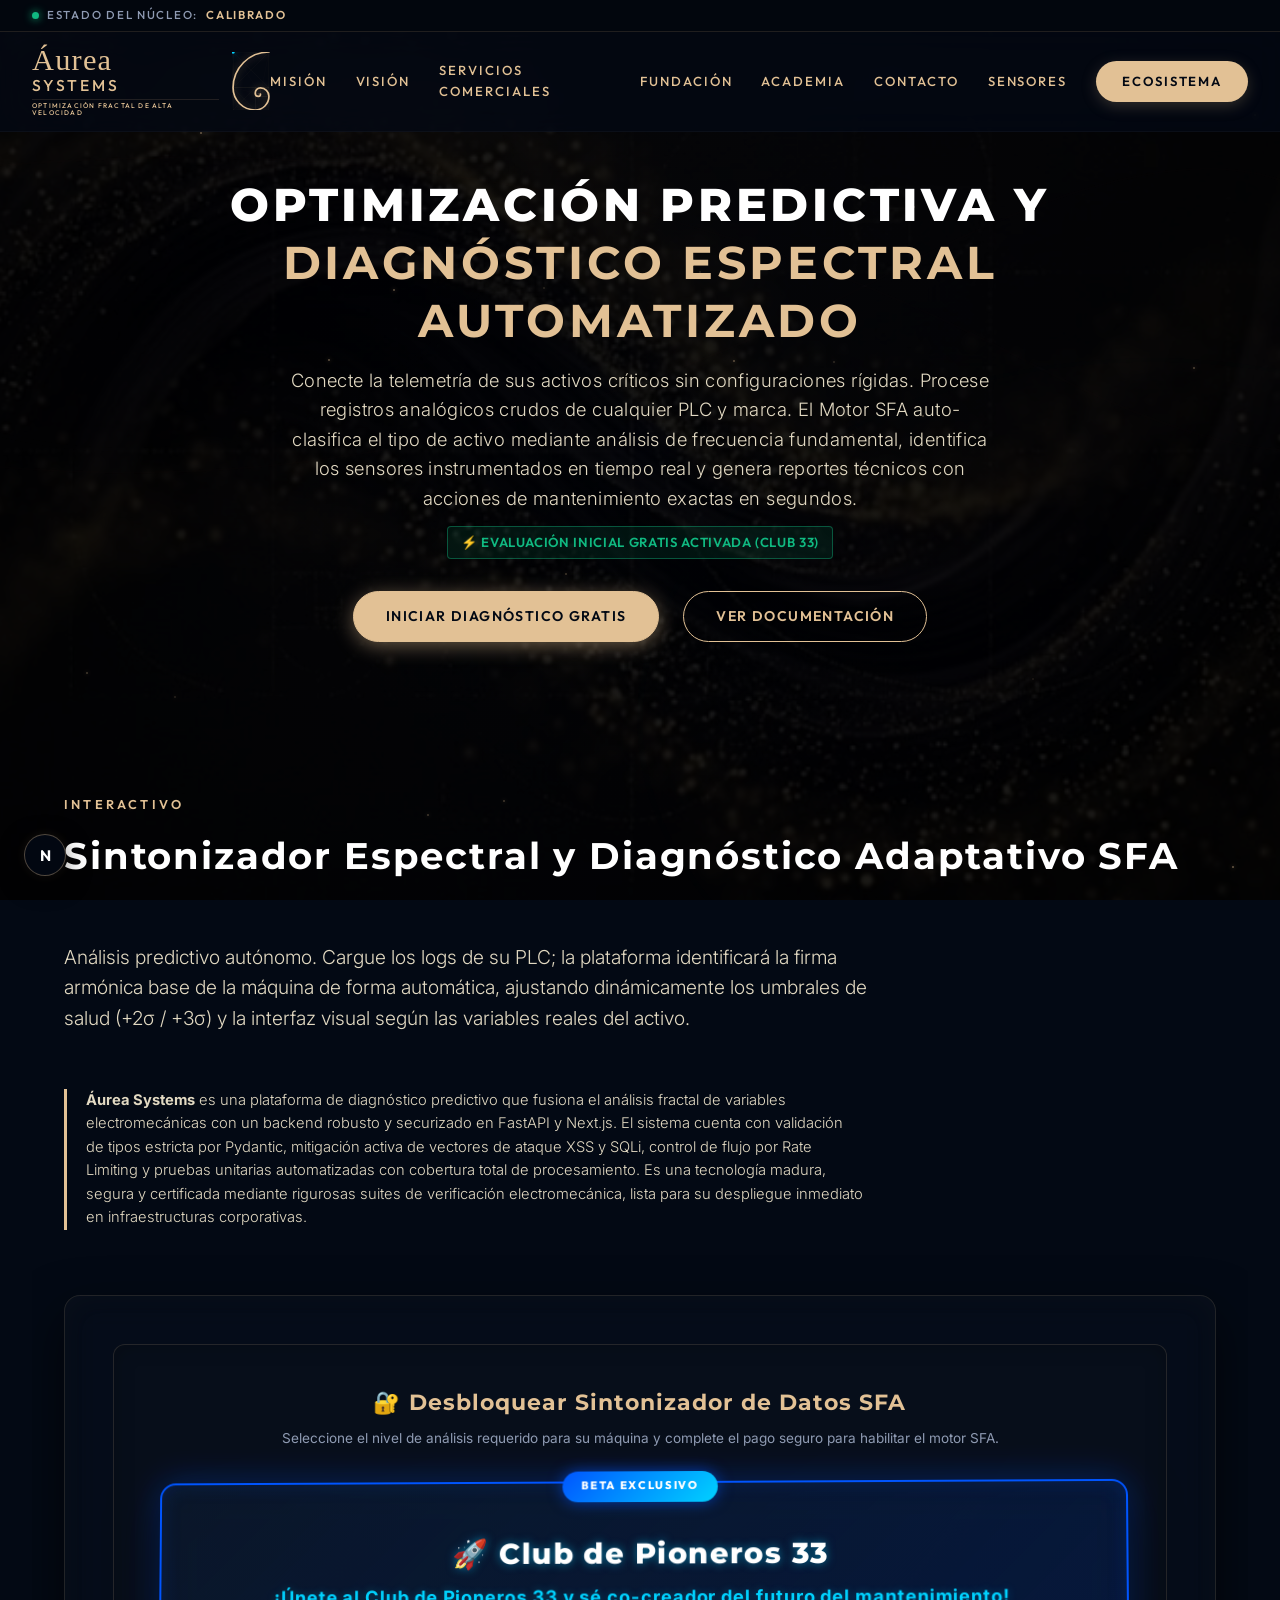
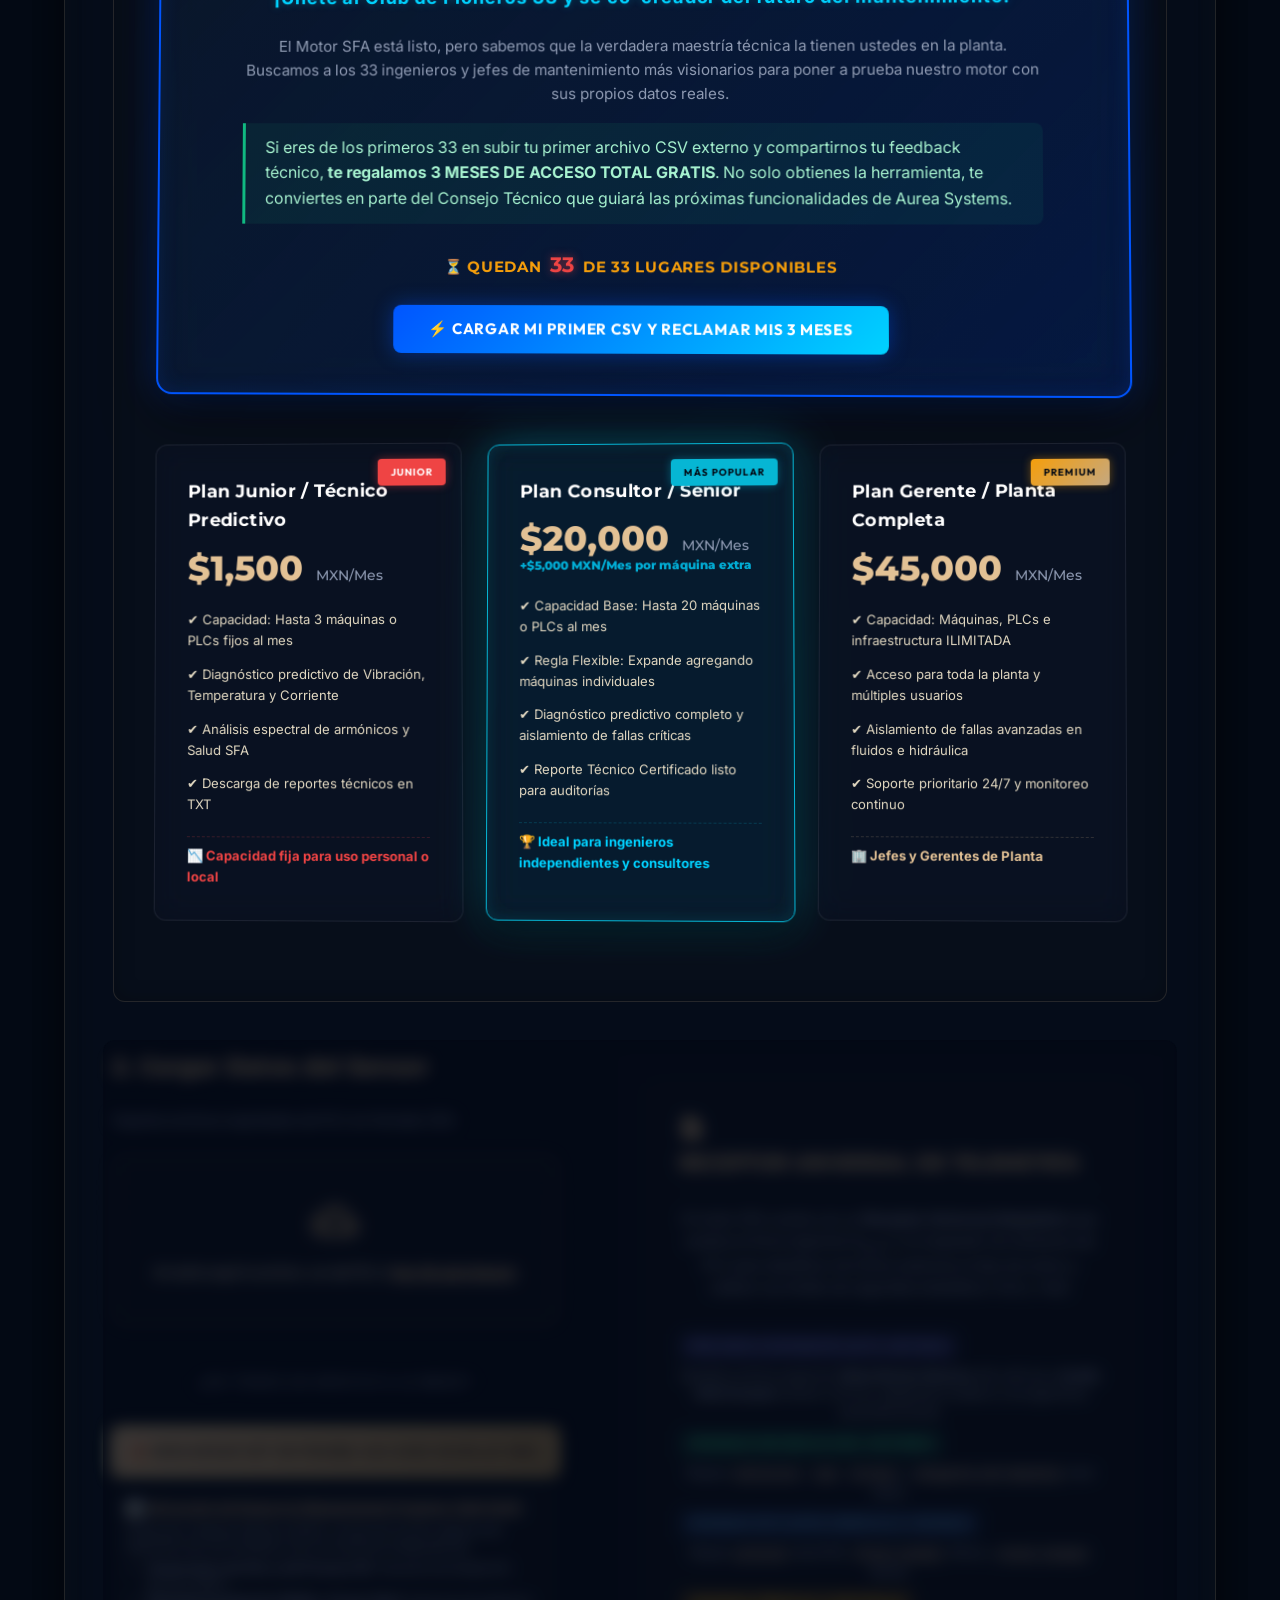
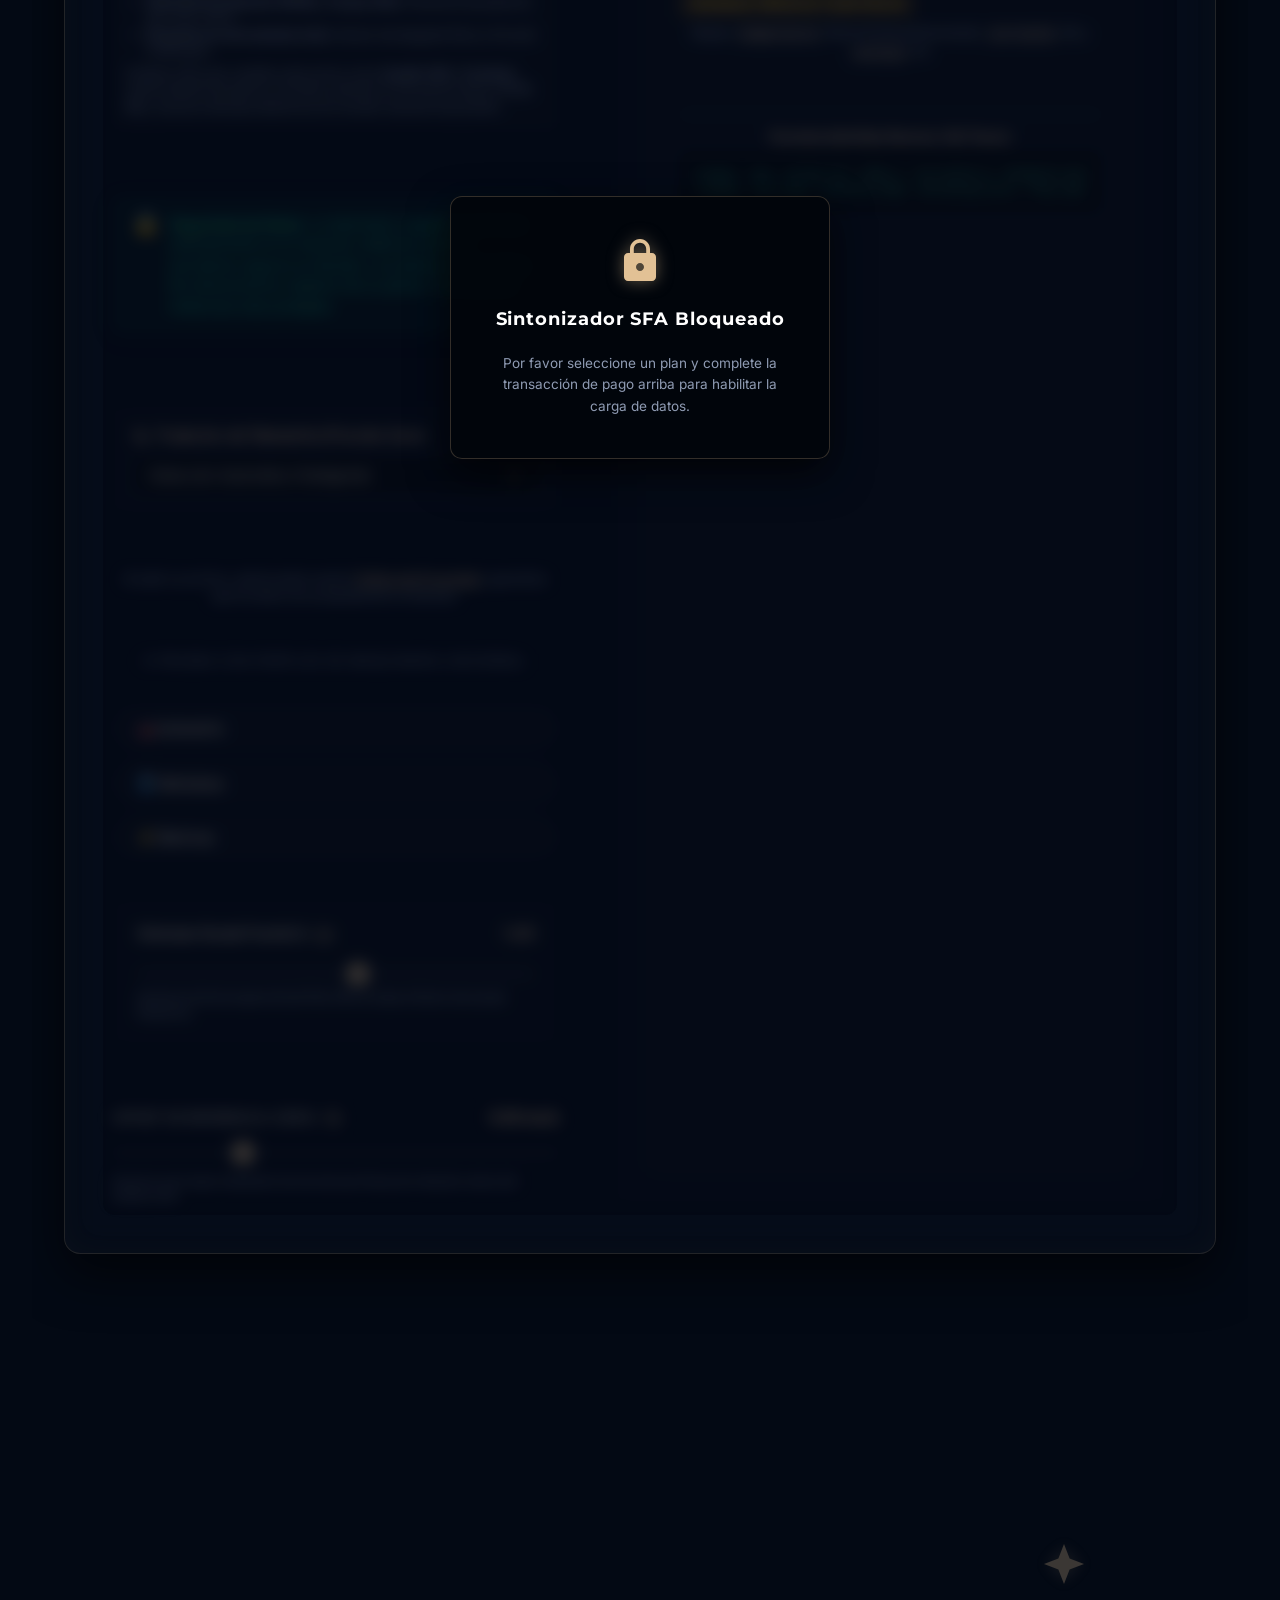
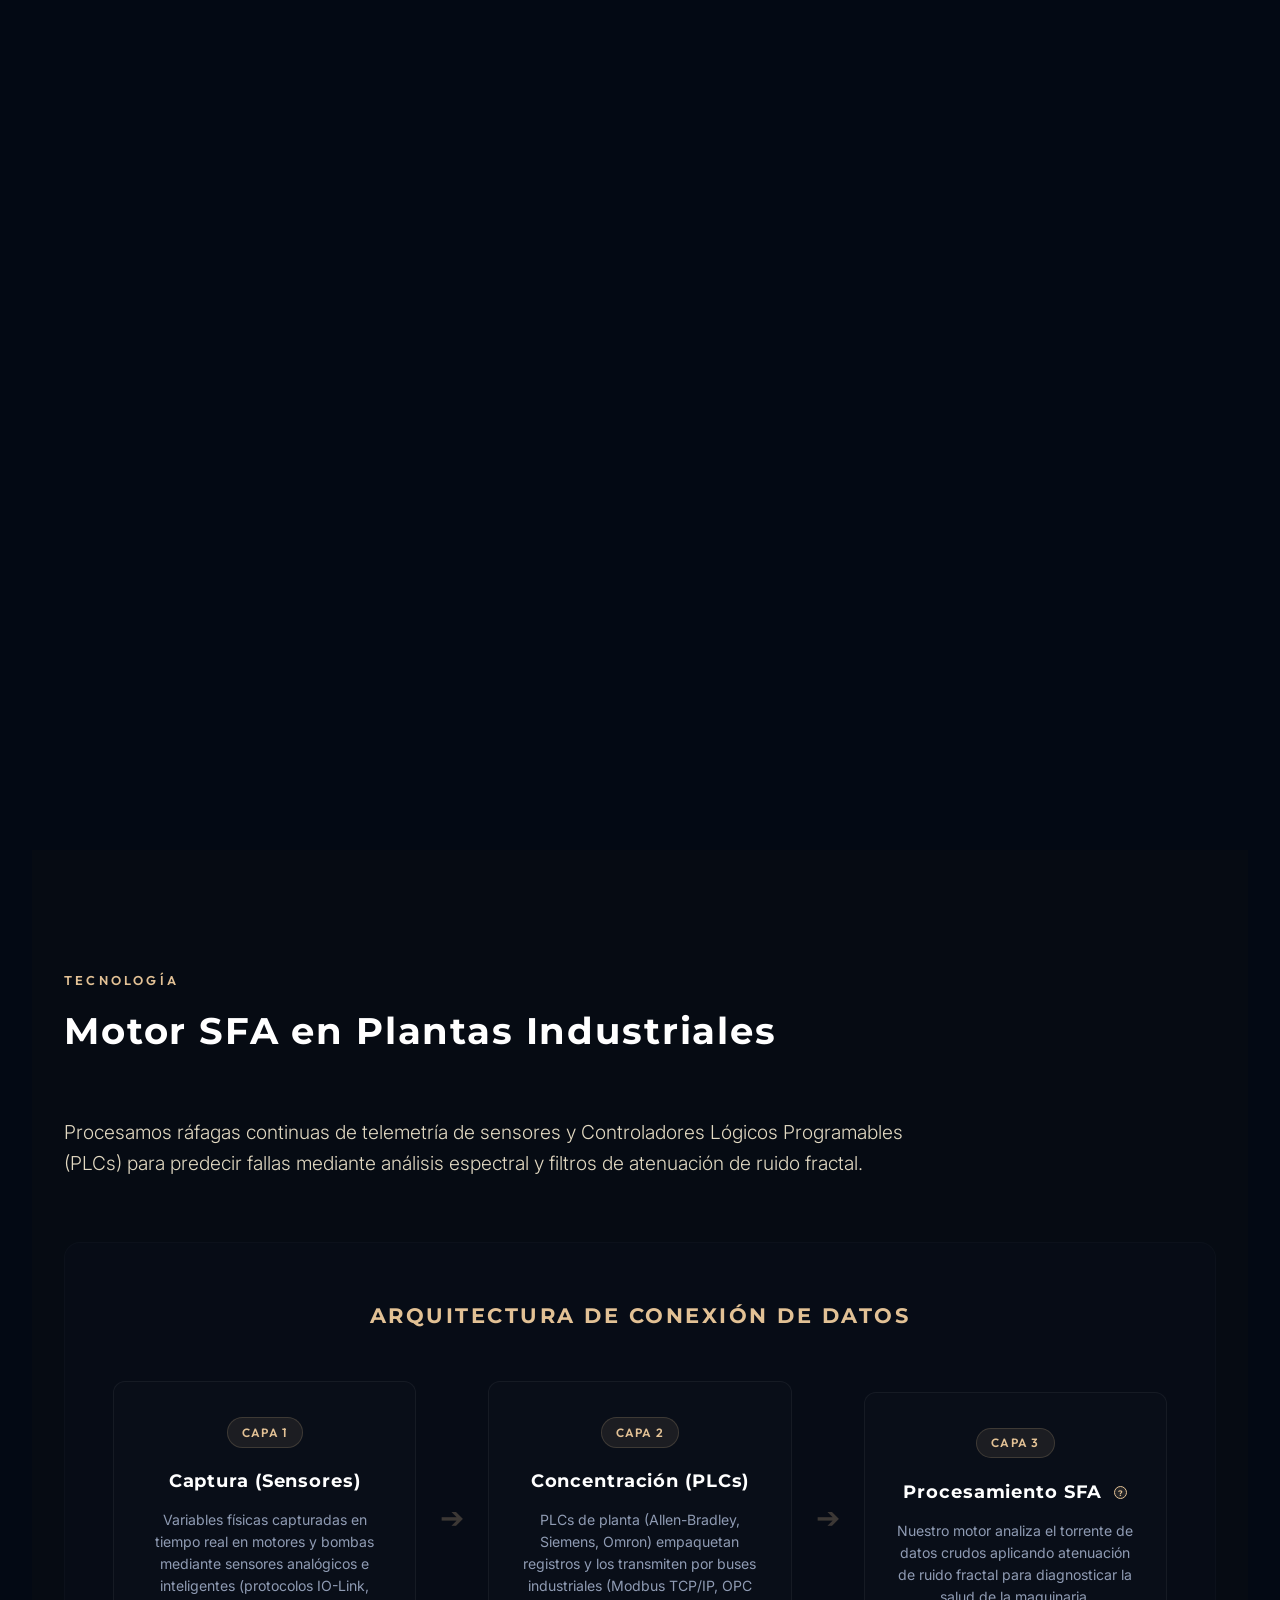
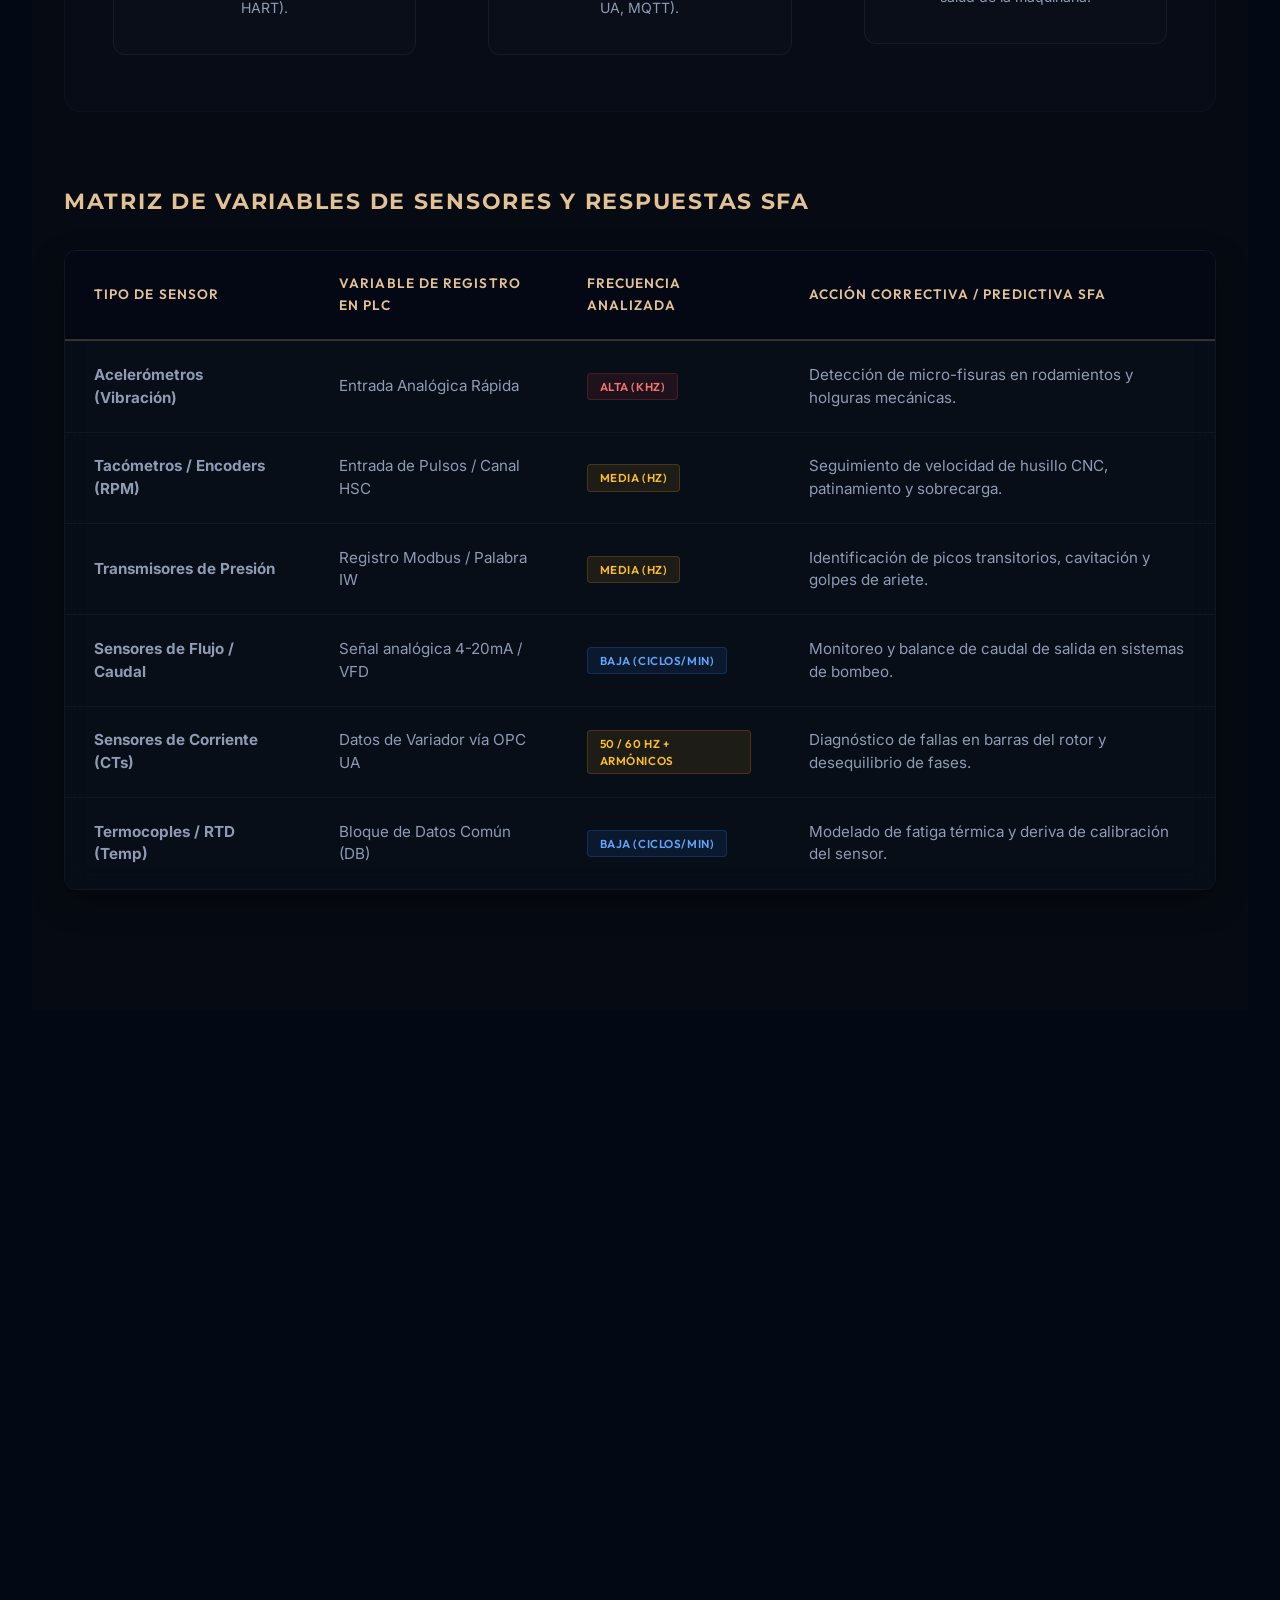
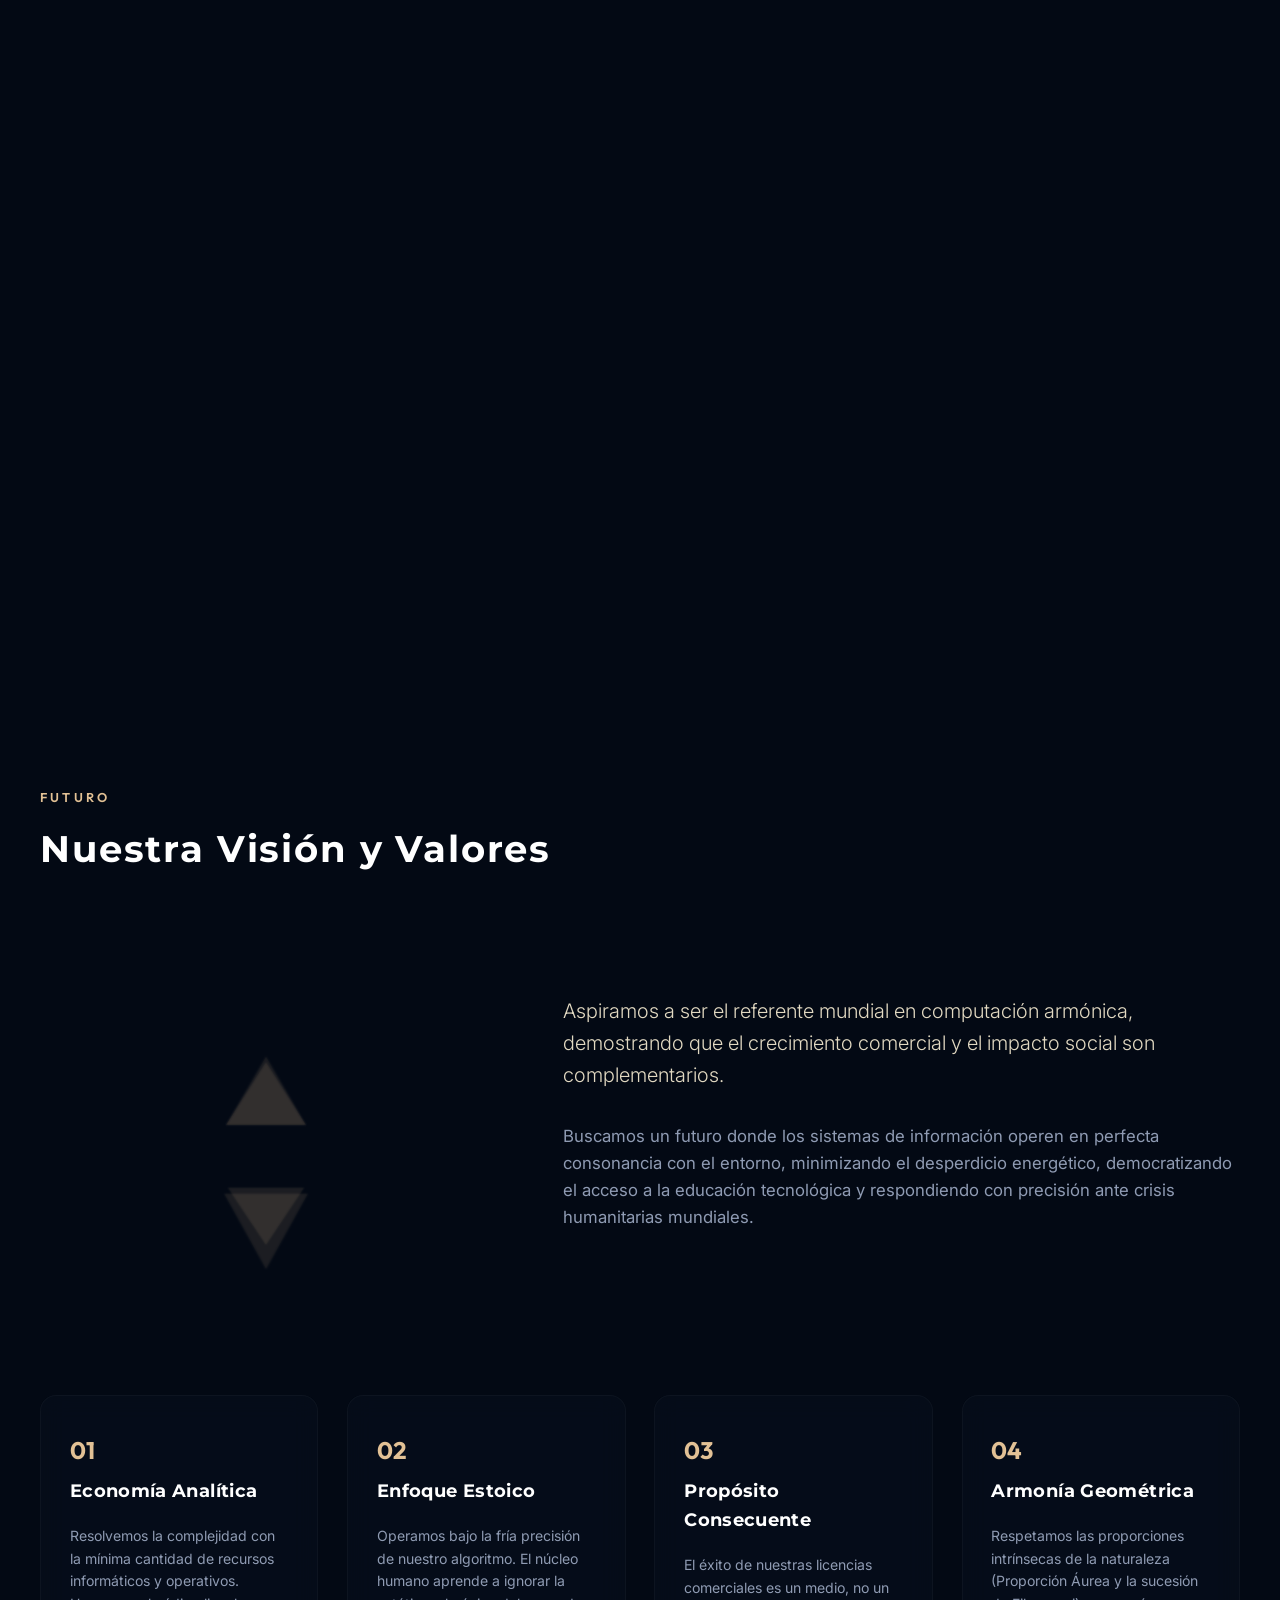
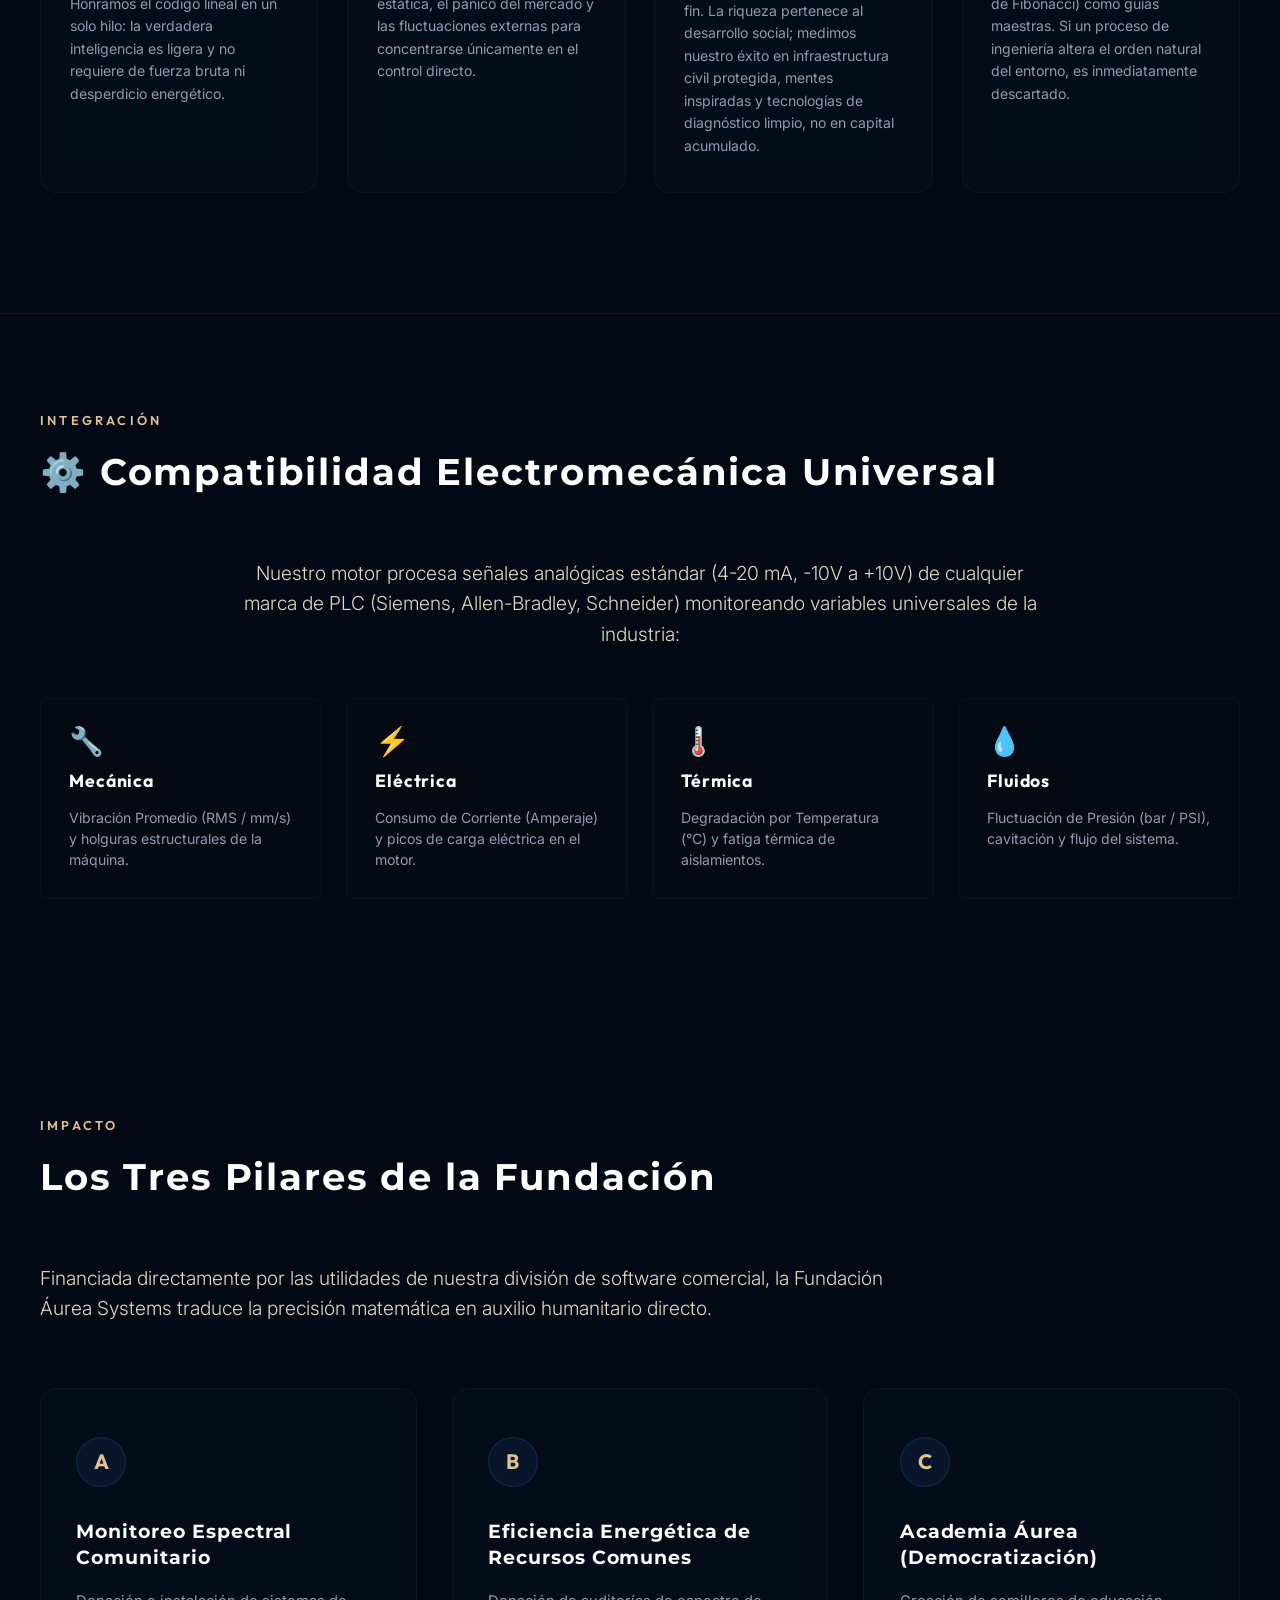
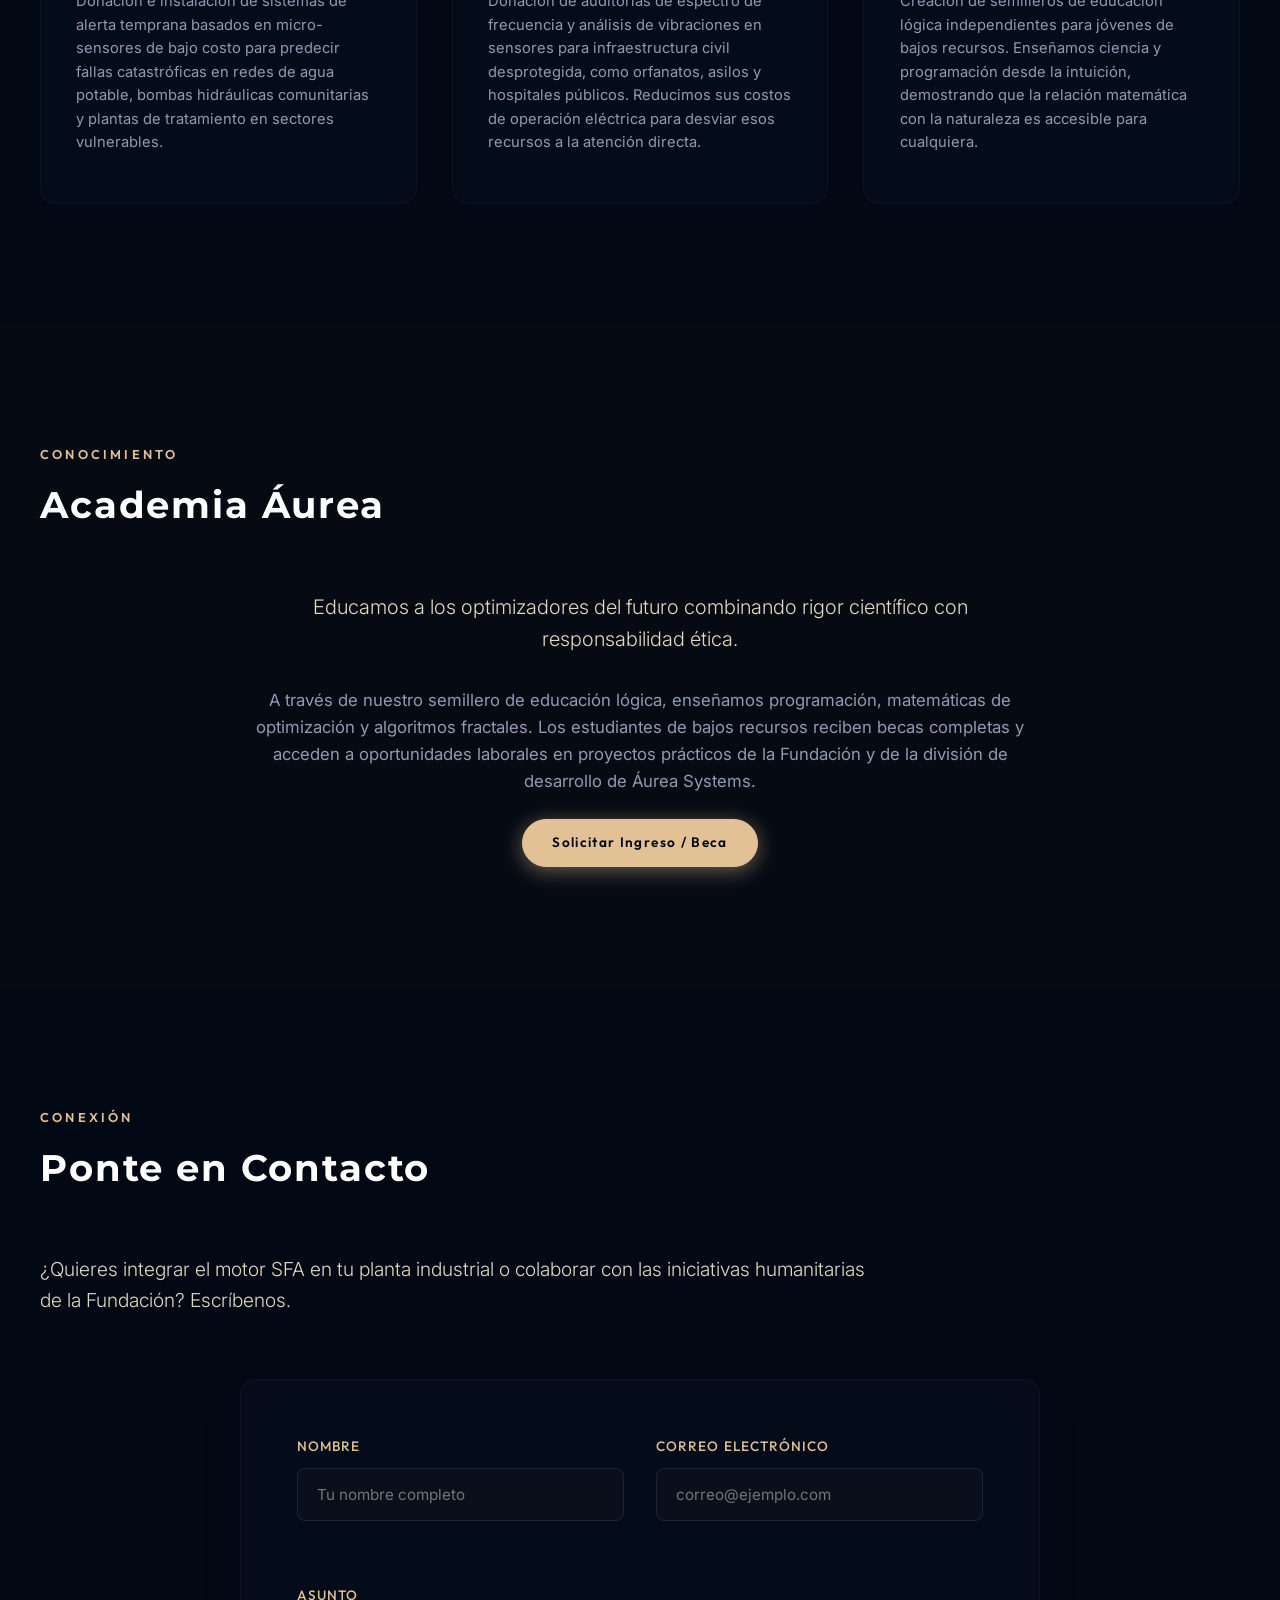
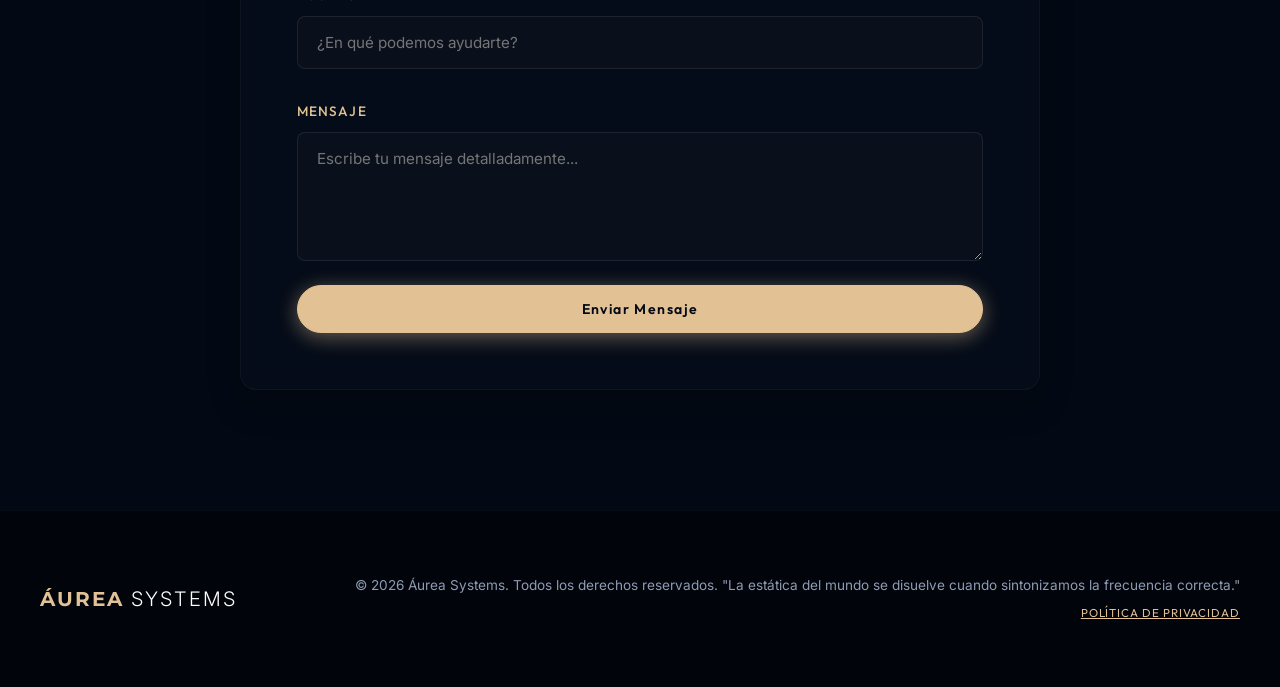
==== commit ffa599d9: "Corregir corte de control, limites de ingenieria, vibracion RMS en cero, oscurecer fondo y agregar s" ====
--- a/index.html
+++ b/index.html
@@ -586,6 +586,14 @@
                                     <h3>Panel de Diagnóstico Espectral SFA</h3>
                                     <p class="text-gray" id="sfa-analysis-meta">Archivo analizado el: --/--/----</p>
                                     <p class="text-gray" id="sfa-variables-tolerance" style="margin-top: 0.25rem; font-size: 0.85rem; display: none;">Variables evaluadas en Tolerancia: -- / --</p>
+                                    
+                                    <!-- Asset Selector Container -->
+                                    <div id="asset-selector-container" style="margin-top: 0.75rem; display: none; align-items: center; gap: 0.75rem;">
+                                        <label for="asset-select" style="font-size: 0.85rem; color: rgba(255,255,255,0.7); font-weight: 500;">Seleccionar Activo:</label>
+                                        <select id="asset-select" class="form-control" style="background: rgba(30, 30, 30, 0.75); border: 1px solid rgba(197, 168, 128, 0.3); color: #fff; padding: 0.35rem 0.75rem; border-radius: 4px; font-size: 0.85rem; outline: none; cursor: pointer; min-width: 180px; box-shadow: 0 0 10px rgba(0,0,0,0.5);">
+                                            <!-- Dynamic options -->
+                                        </select>
+                                    </div>
                                 </div>
                                 <!-- Health Badge -->
                                 <div class="sfa-health-badge-wrapper" id="sfa-health-badge-container">
--- a/css/styles.css
+++ b/css/styles.css
@@ -5350,7 +5350,7 @@
     z-index: -1; /* Place below all content */
     overflow: hidden;
     pointer-events: none;
-    background: radial-gradient(circle at center, rgba(2, 6, 12, 0.85) 0%, rgba(1, 3, 6, 0.96) 100%);
+    background: radial-gradient(circle at center, rgba(1, 2, 4, 0.95) 0%, rgba(0, 0, 0, 1.0) 100%);
 }
 
 .sfa-dynamic-bg-container::before {
@@ -5366,7 +5366,7 @@
     background-repeat: no-repeat;
     animation: slowZoomPan 45s infinite alternate ease-in-out;
     z-index: -2;
-    opacity: 0.3;
+    opacity: 0.1;
 }
 
 @keyframes slowZoomPan {
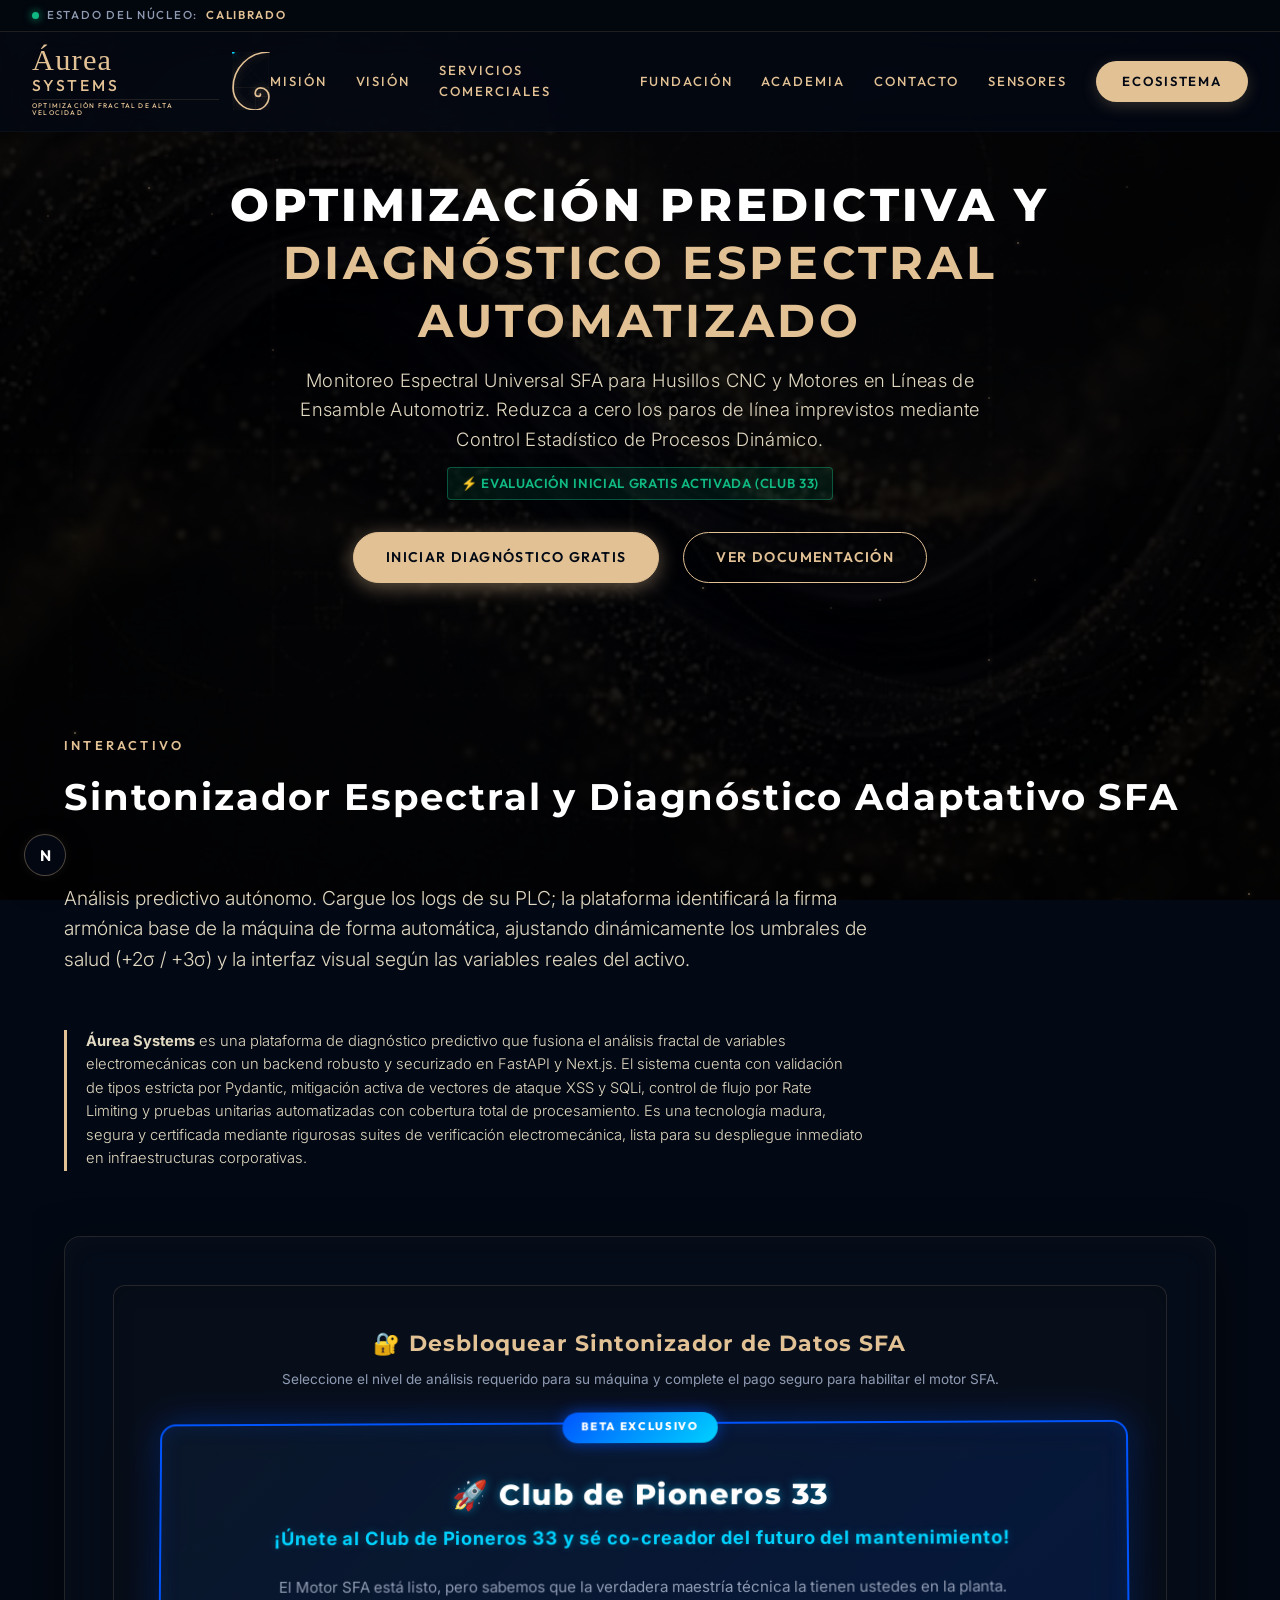
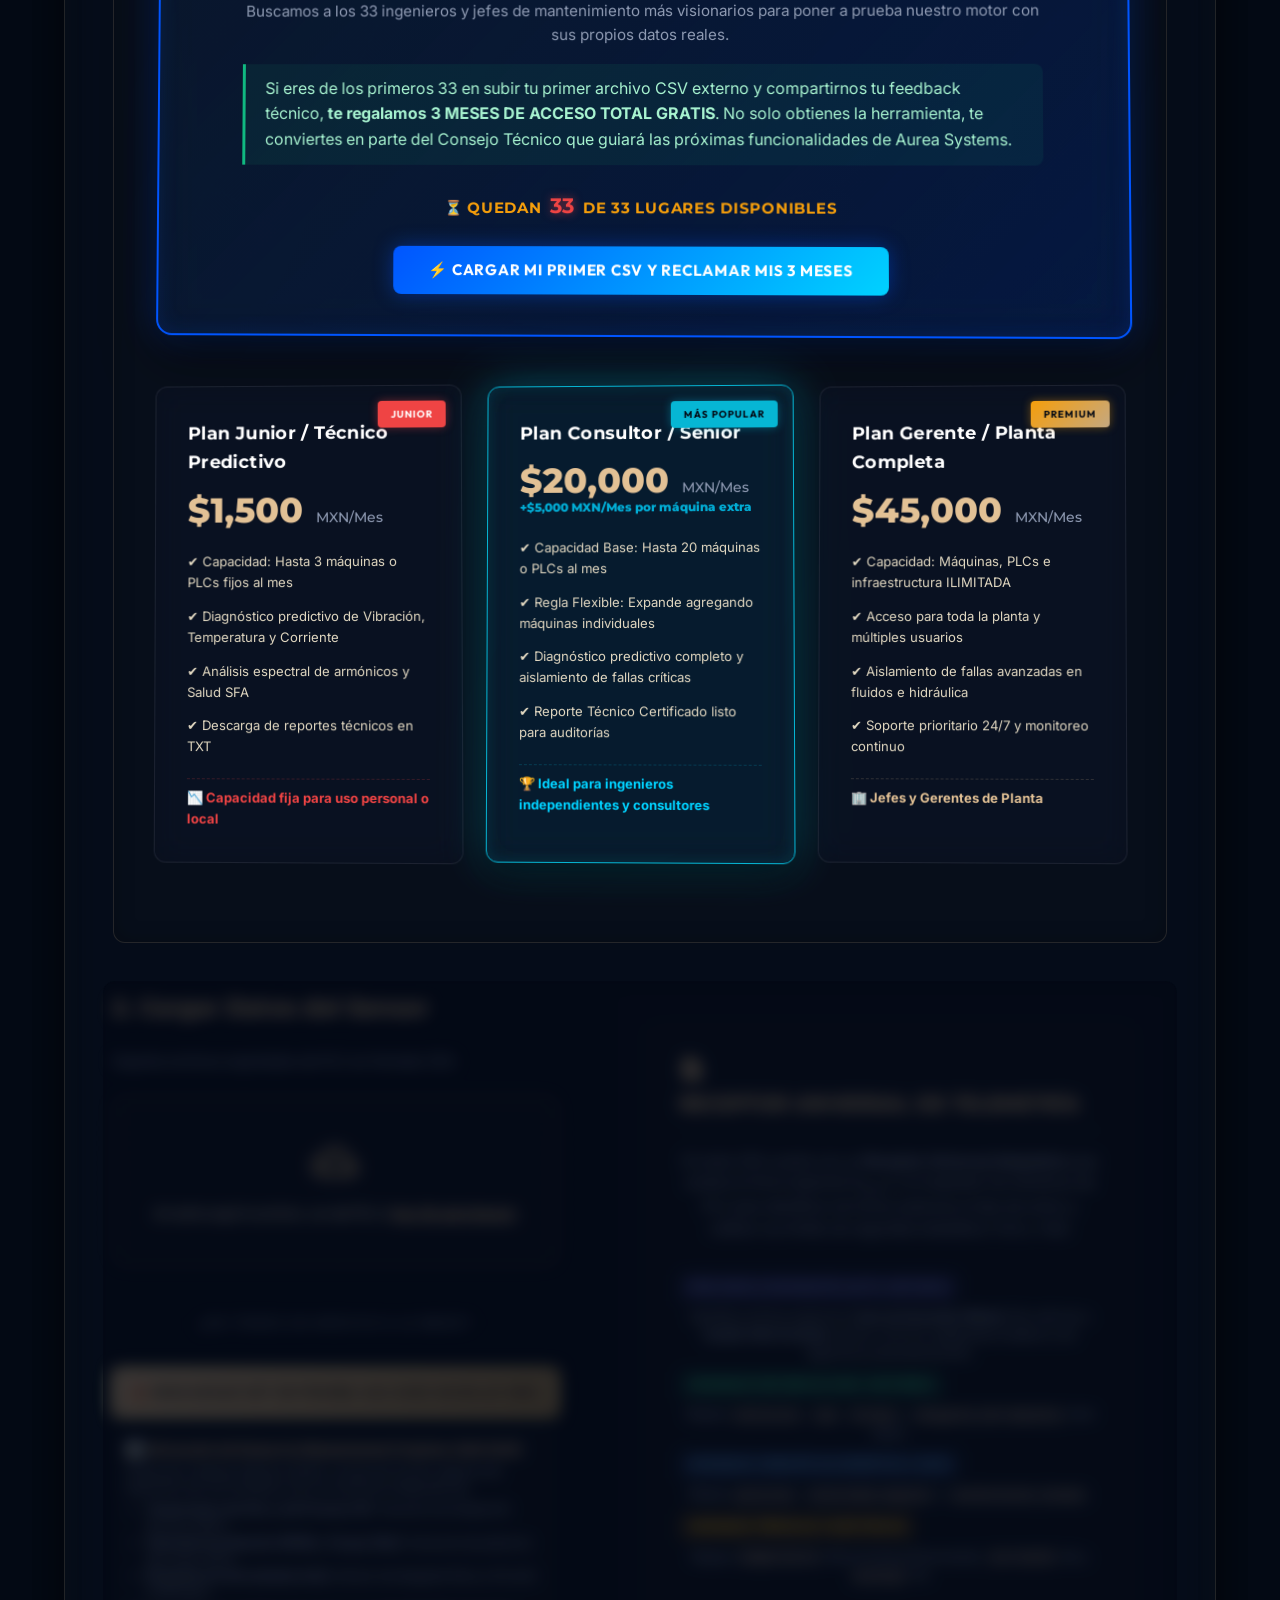
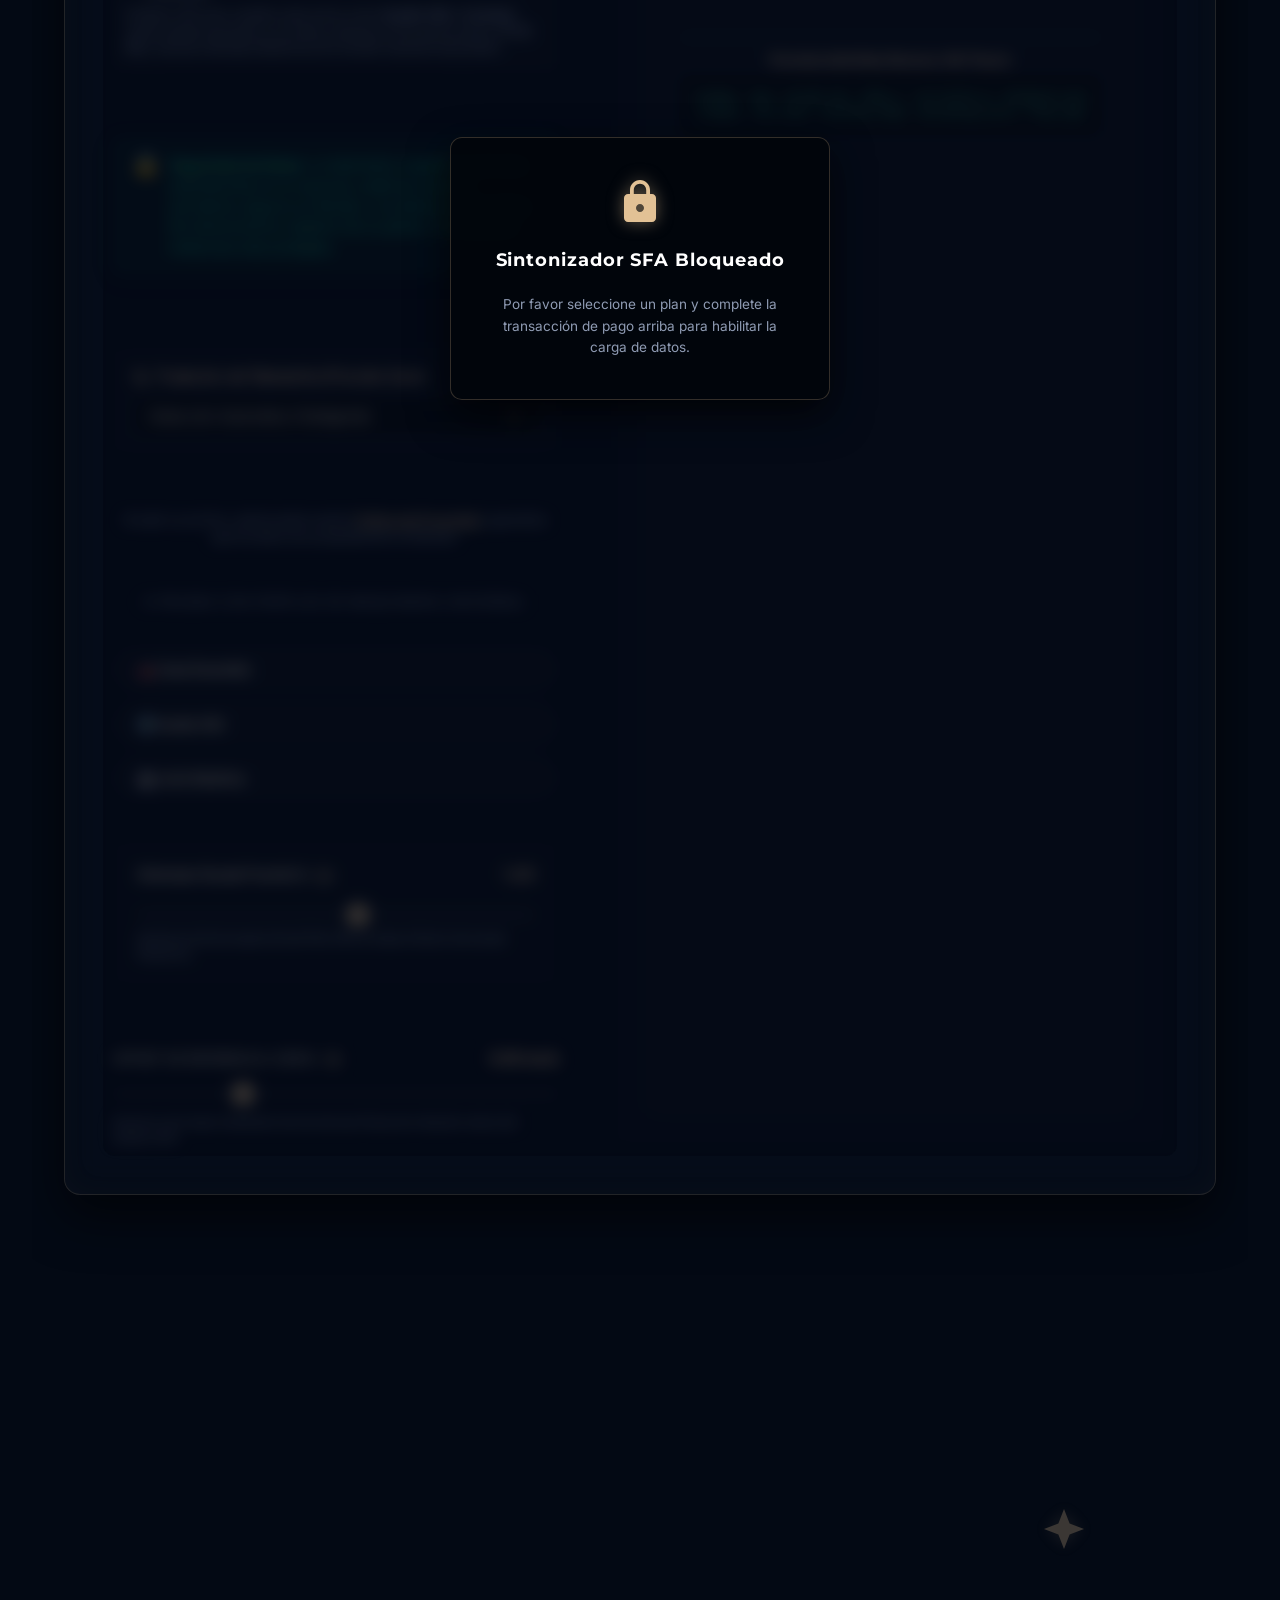
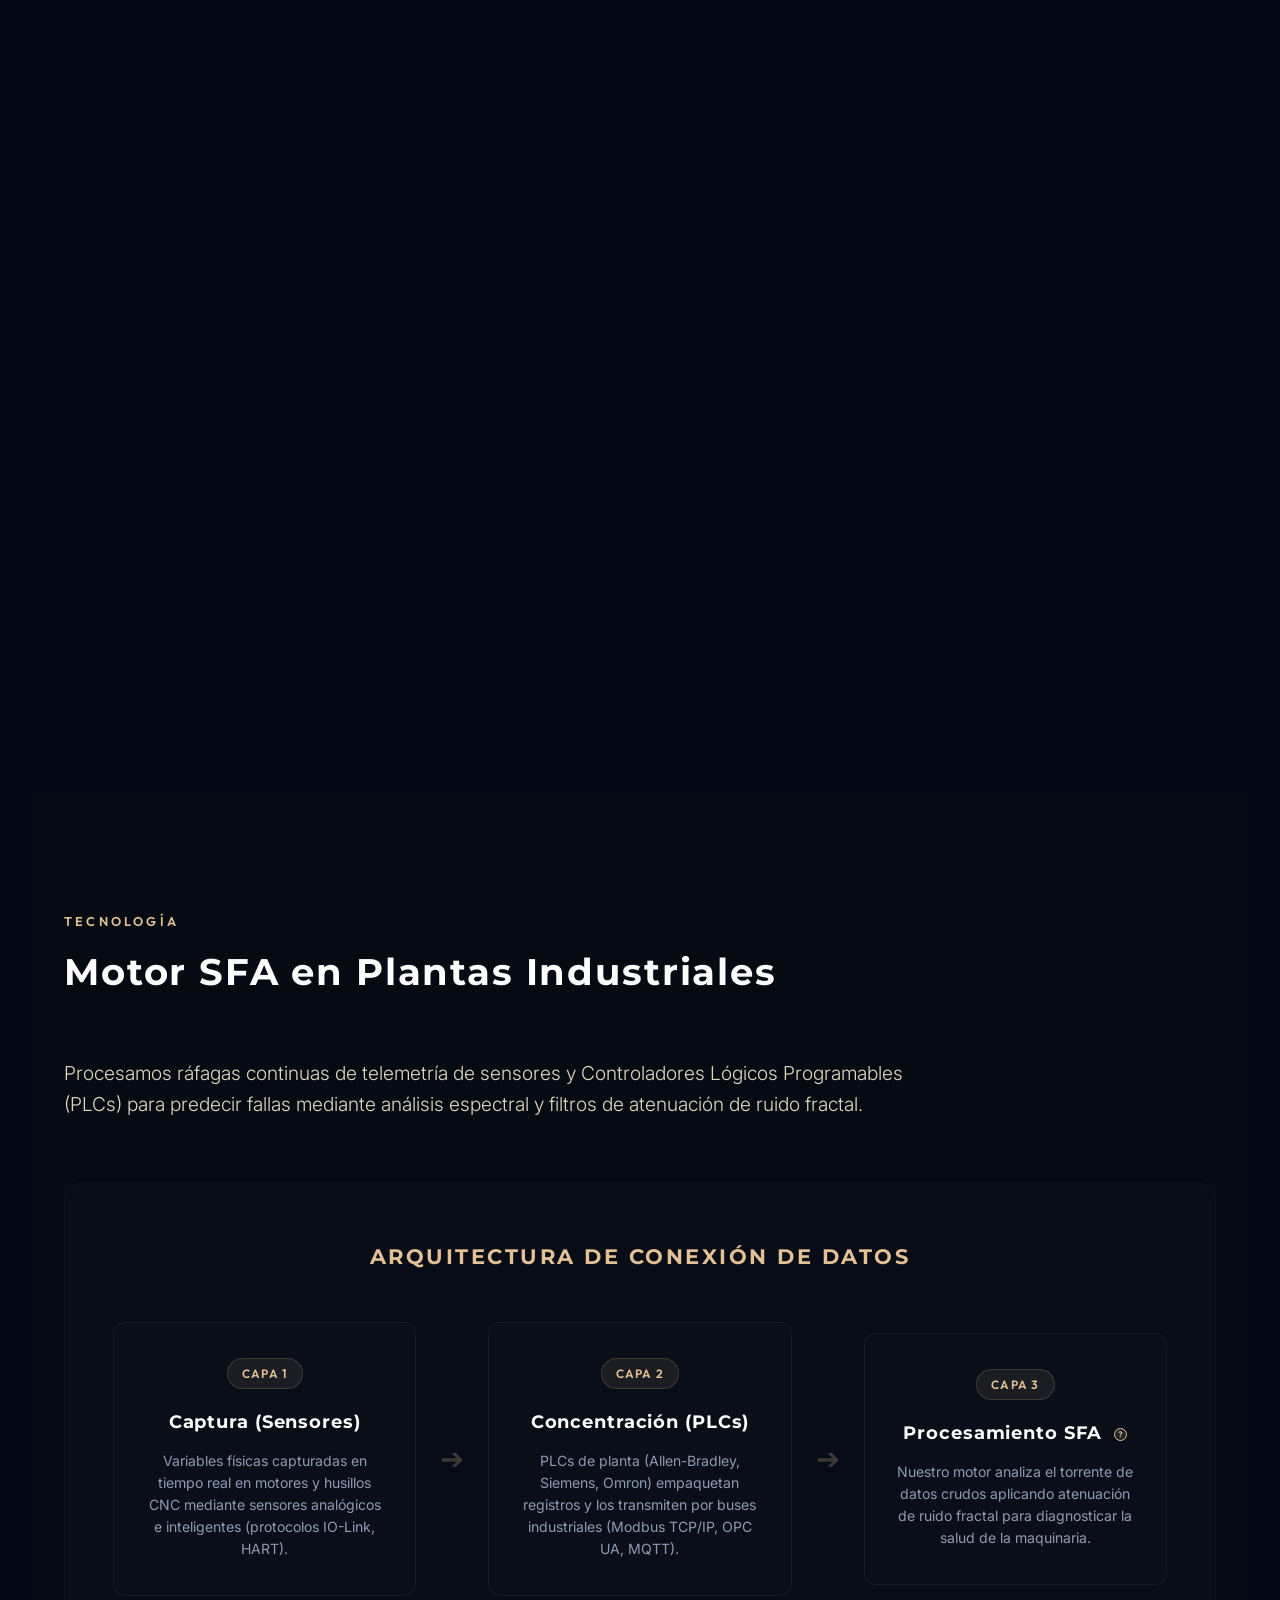
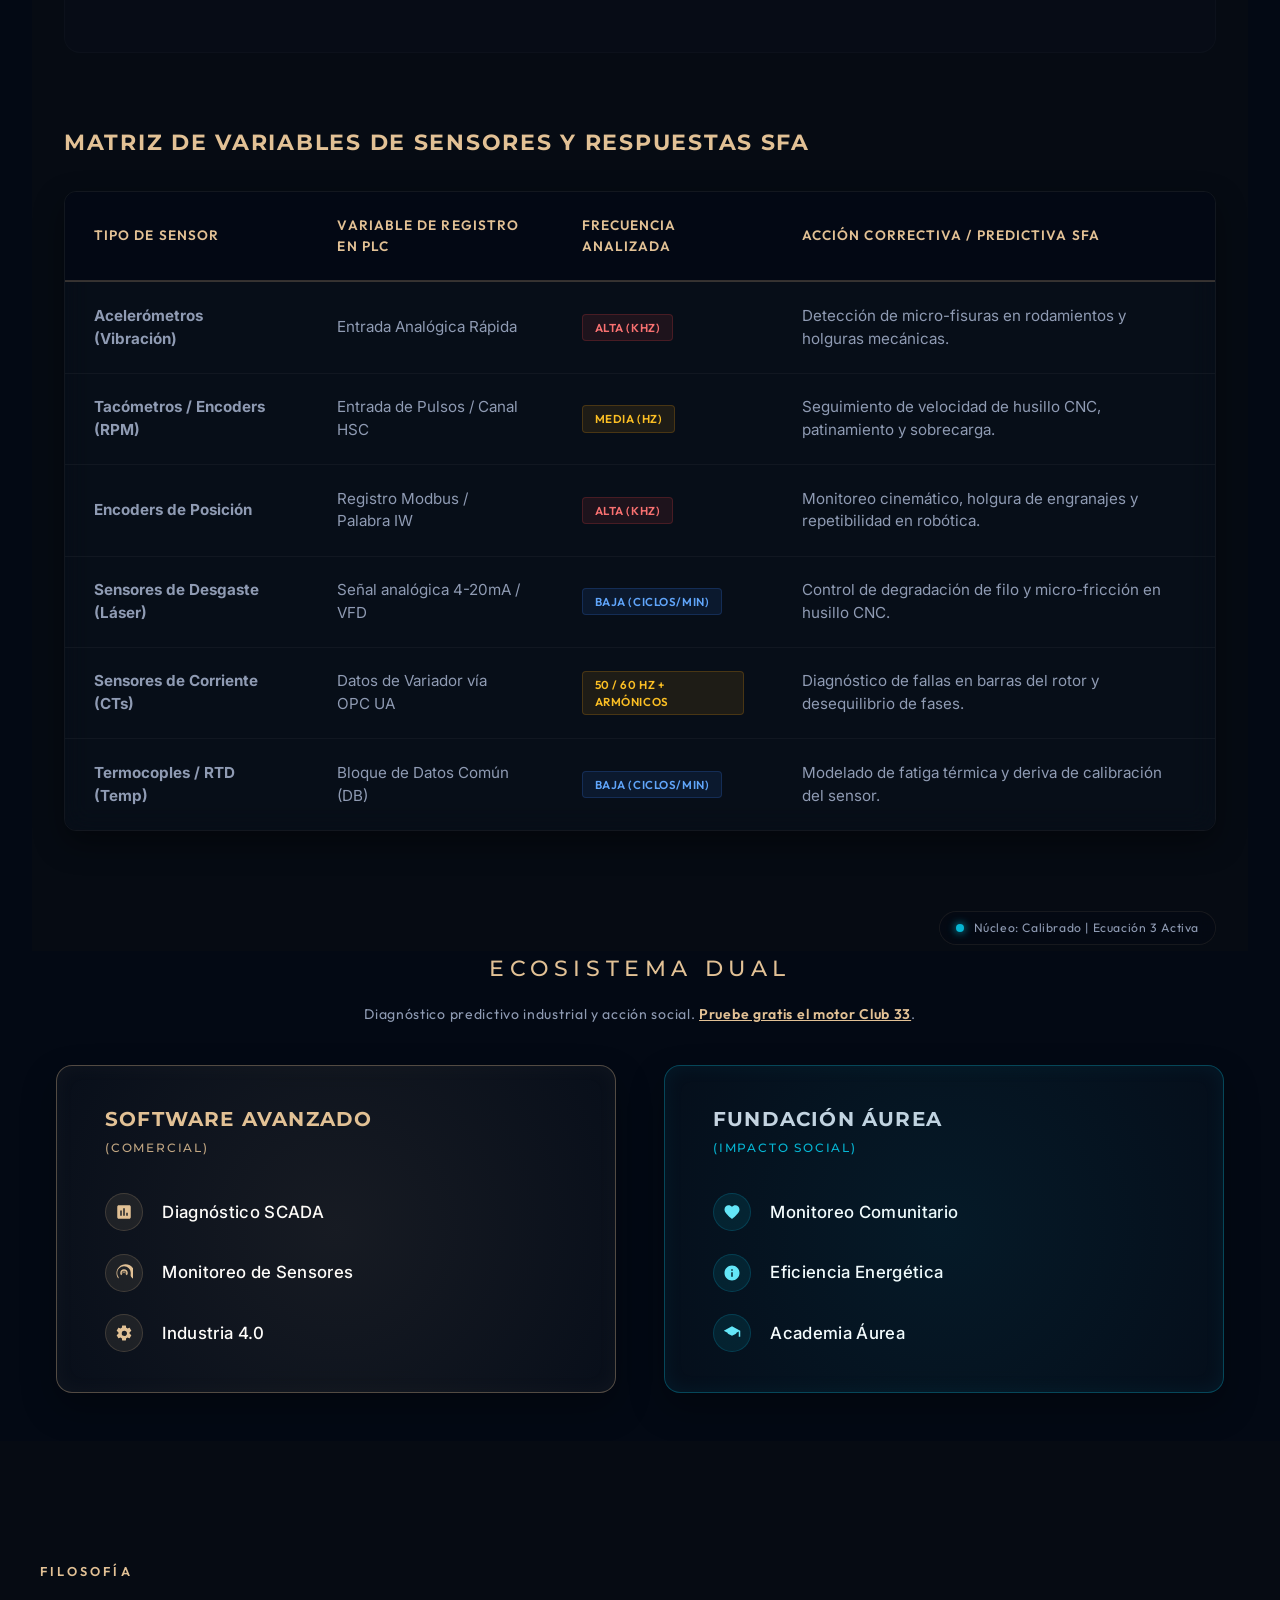
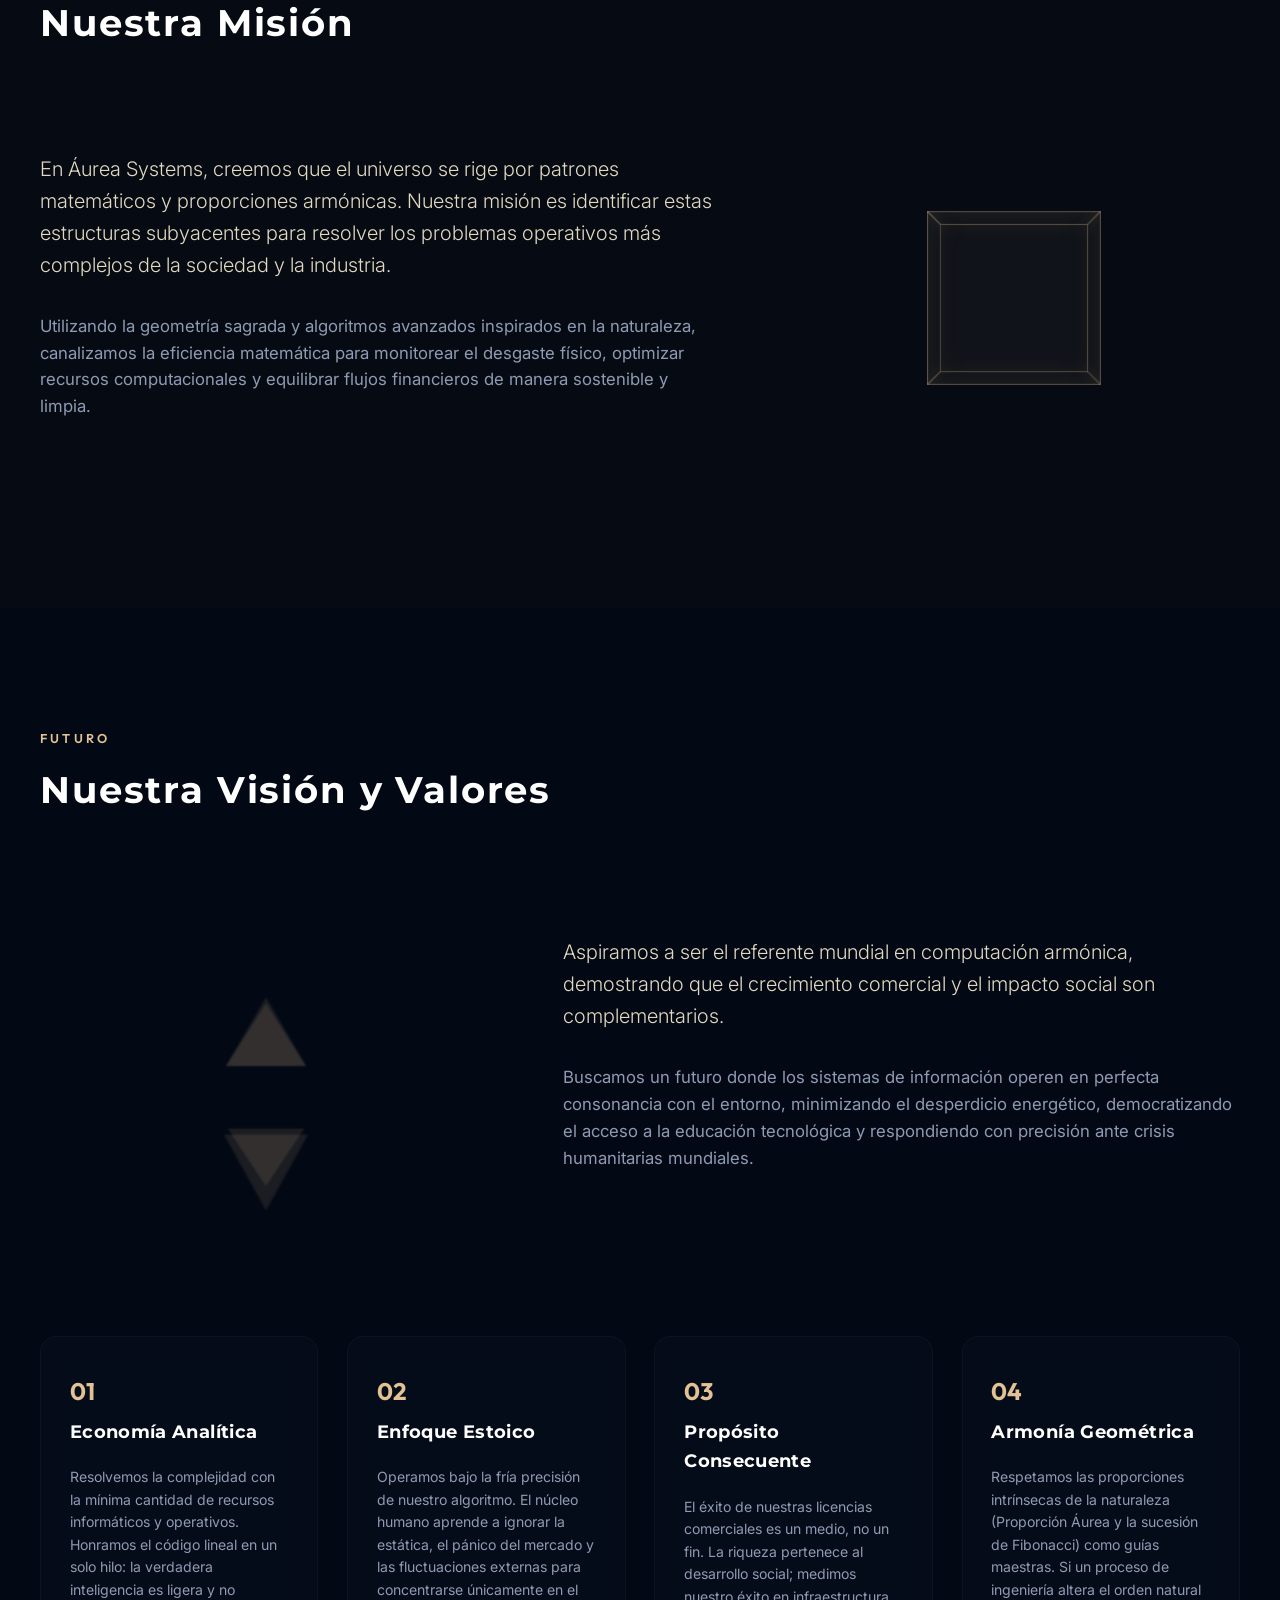
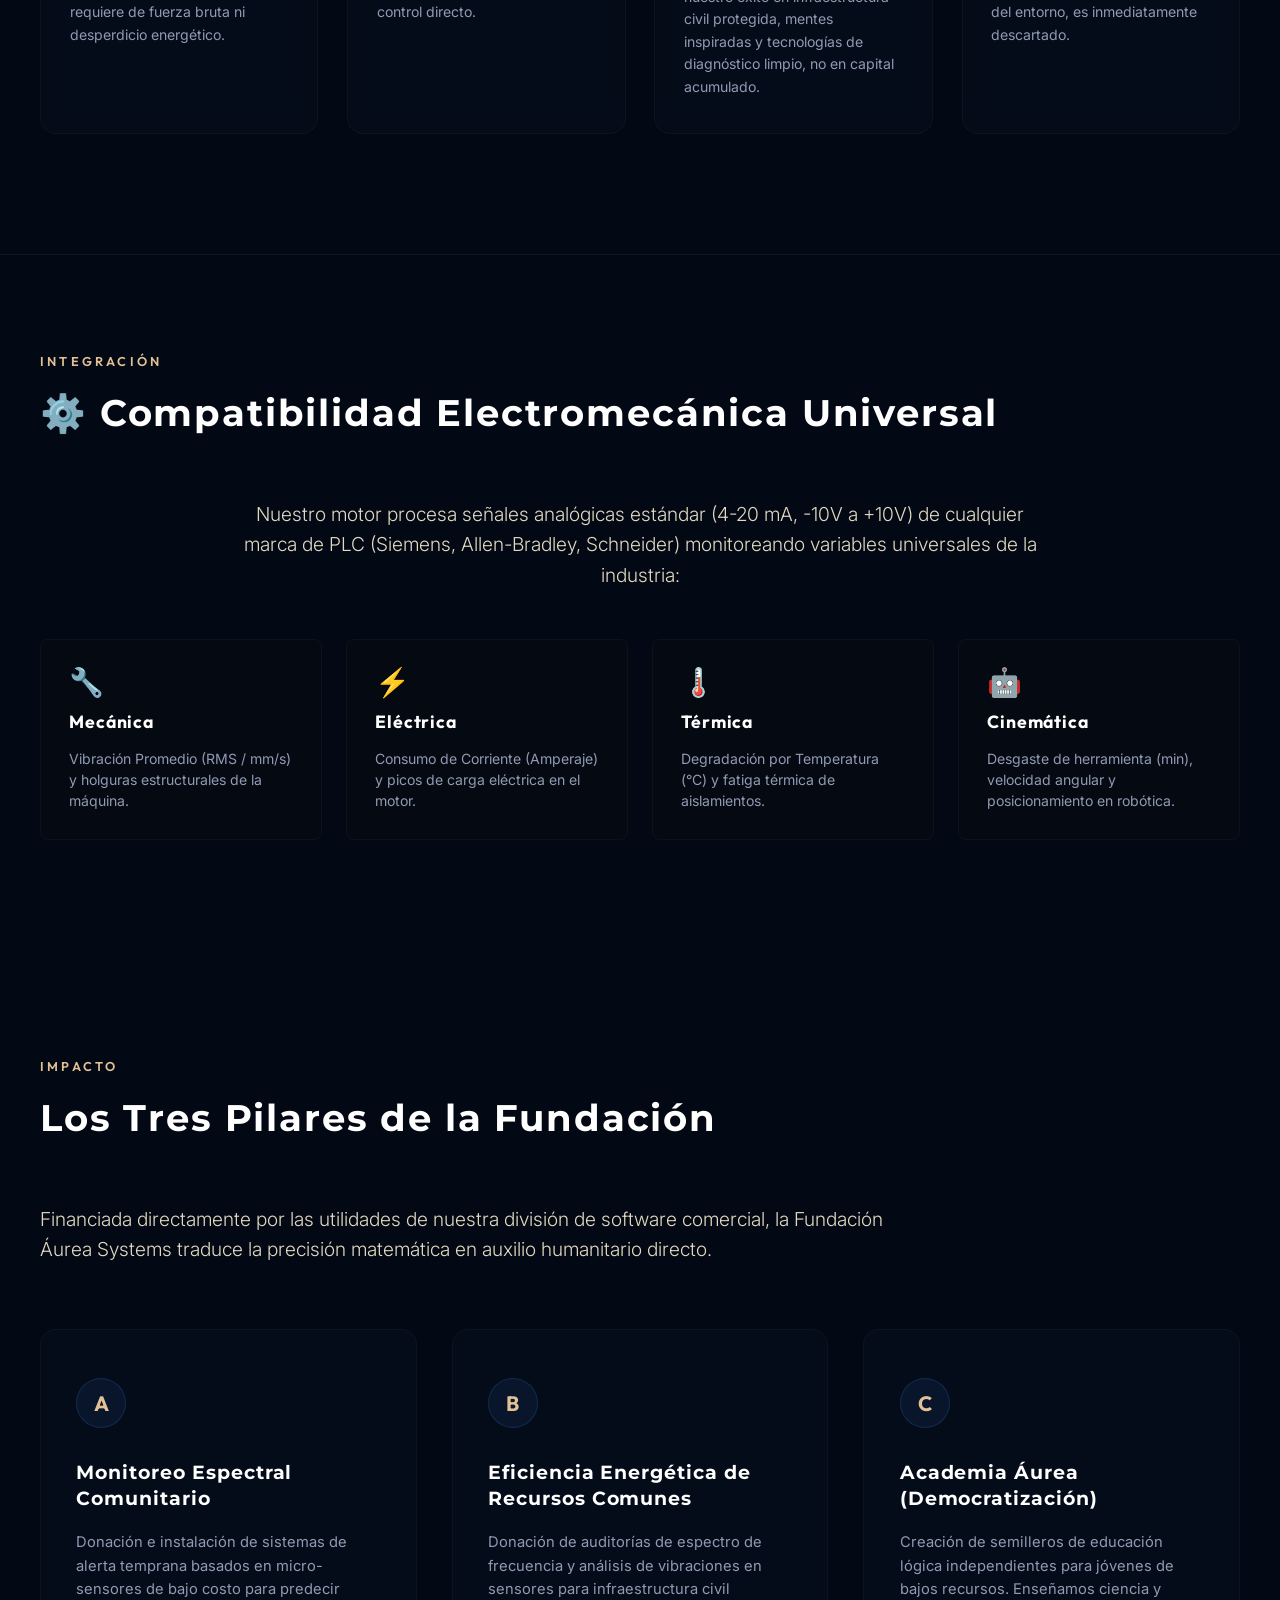
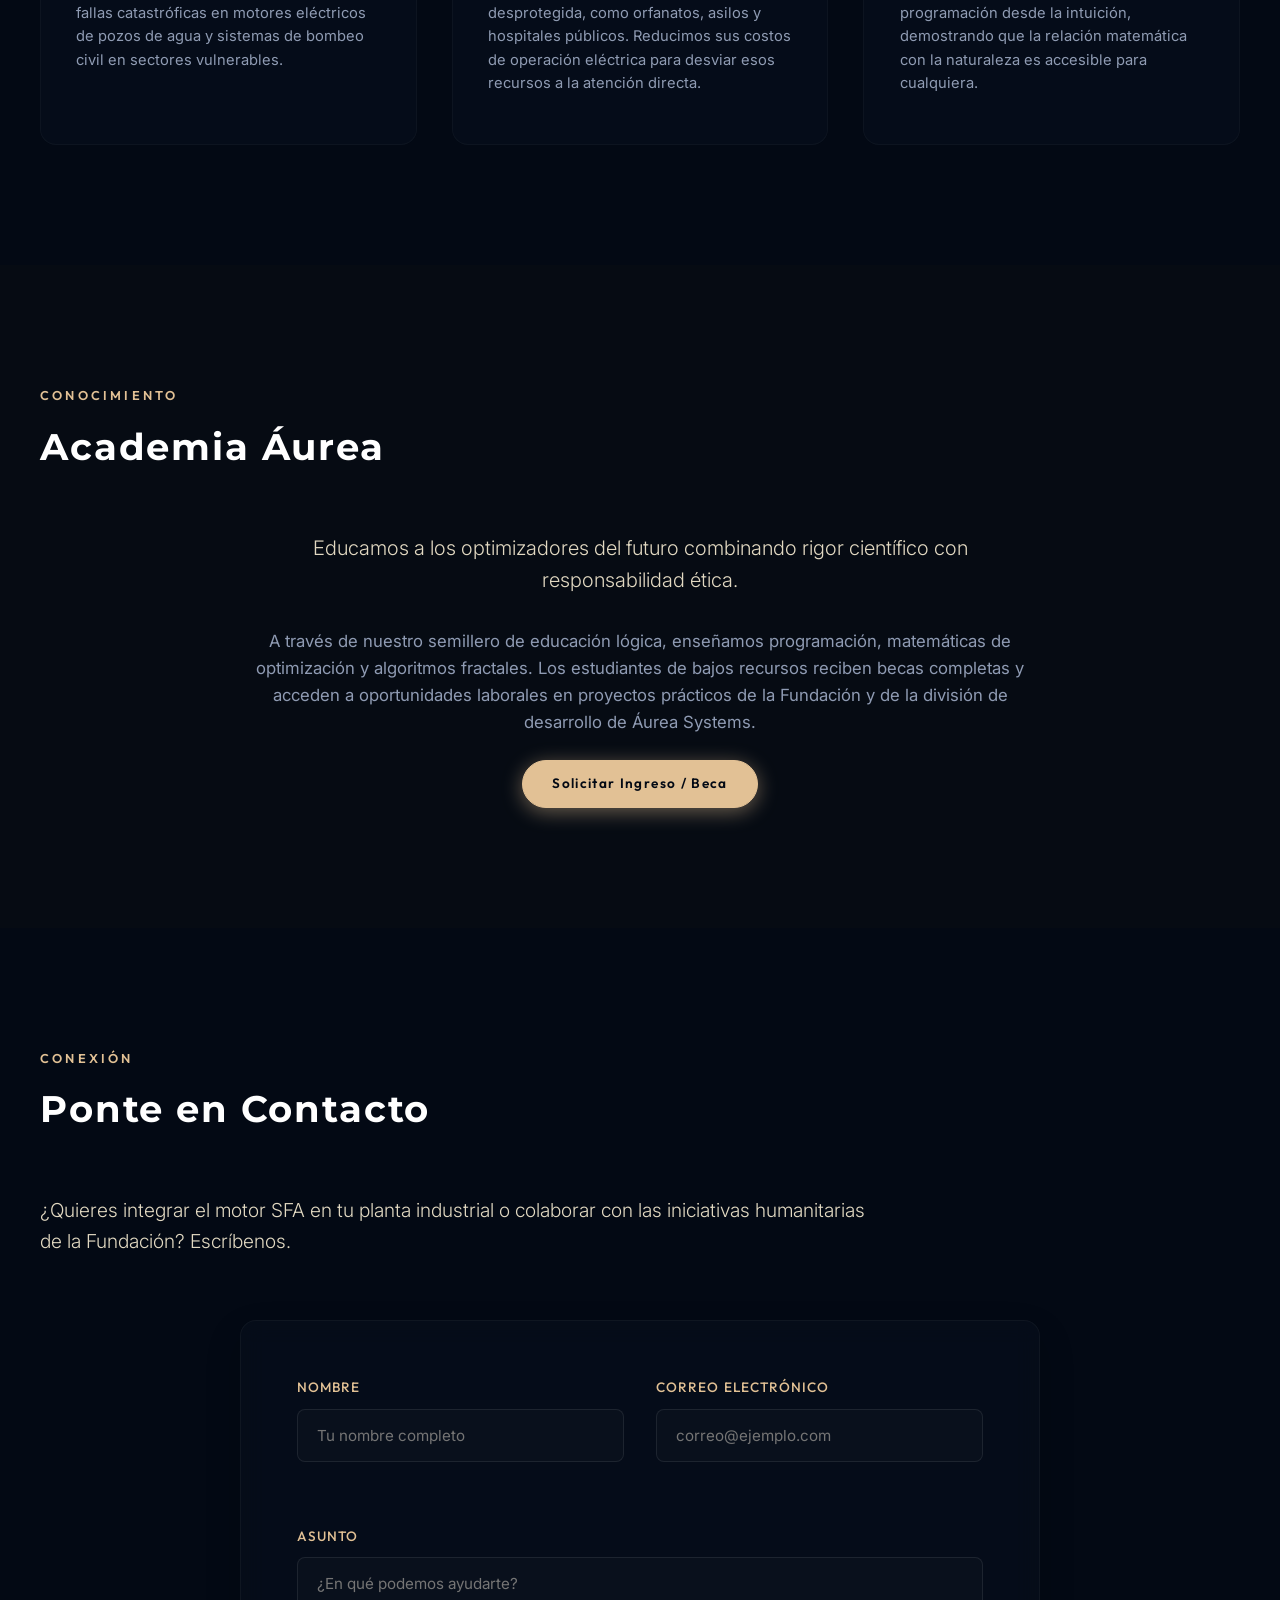
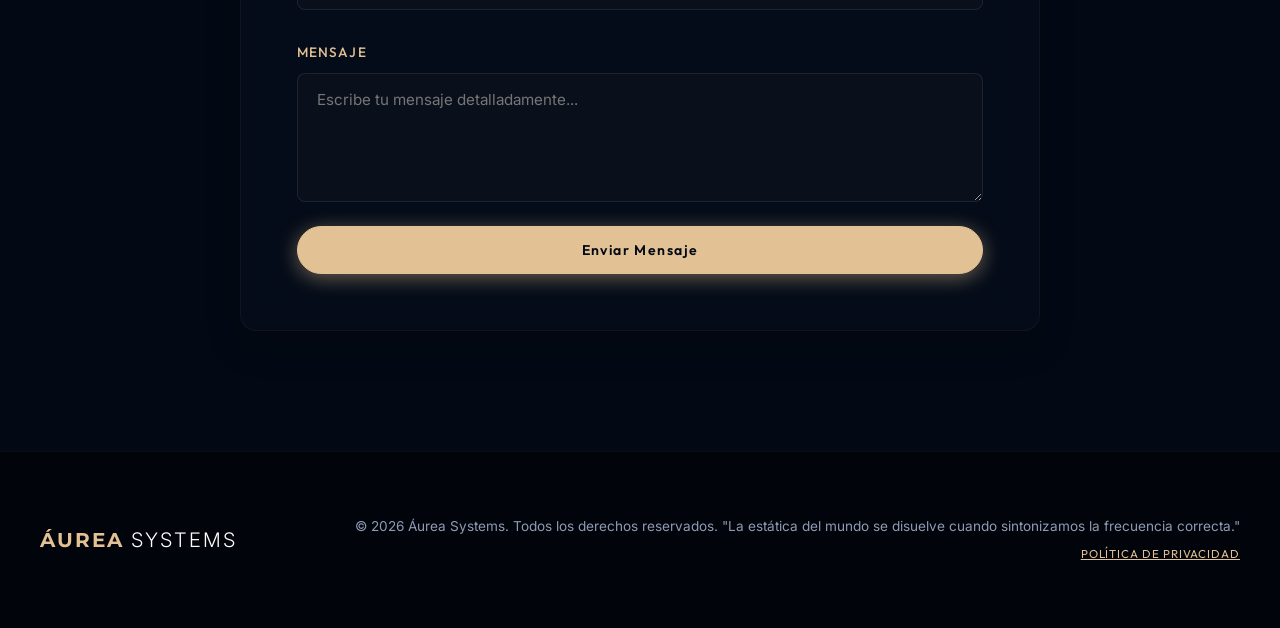
==== commit bfa47fb3: "Strategic reorientation to Automotive and Machining CNC SPC focus" ====
--- a/index.html
+++ b/index.html
@@ -152,7 +152,7 @@
                     <span class="text-gold font-bold">DIAGNÓSTICO ESPECTRAL AUTOMATIZADO</span>
                 </h1>
                 <p class="hero-subtitle">
-                    Conecte la telemetría de sus activos críticos sin configuraciones rígidas. Procese registros analógicos crudos de cualquier PLC y marca. El Motor SFA auto-clasifica el tipo de activo mediante análisis de frecuencia fundamental, identifica los sensores instrumentados en tiempo real y genera reportes técnicos con acciones de mantenimiento exactas en segundos.<br>
+                    Monitoreo Espectral Universal SFA para Husillos CNC y Motores en Líneas de Ensamble Automotriz. Reduzca a cero los paros de línea imprevistos mediante Control Estadístico de Procesos Dinámico.<br>
                     <span class="hero-promo-badge" style="font-size: 0.82rem; background: rgba(16, 185, 129, 0.1); border: 1px solid rgba(16, 185, 129, 0.4); color: #10b981; padding: 0.3rem 0.8rem; border-radius: 4px; display: inline-block; margin-top: 0.8rem; font-weight: 600; font-family: var(--font-accent); letter-spacing: 0.05em; text-transform: uppercase;">⚡ EVALUACIÓN INICIAL GRATIS ACTIVADA (CLUB 33)</span>
                 </p>
                 <div class="hero-actions">
@@ -388,18 +388,18 @@
 
                                  <div class="divider-text" style="margin-top: 1.5rem; margin-bottom: 0.75rem;">O prueba con perfiles de maquinaria universal</div>
 
-                                 <!-- Mock Data Trigger Buttons -->
-                                 <div class="mock-buttons-group">
-                                      <button type="button" class="btn-mock-data btn-opt" data-type="automotriz" disabled>
-                                          🚗 Automotriz
-                                      </button>
-                                      <button type="button" class="btn-mock-data btn-warn" data-type="hidraulicos" disabled>
-                                          🛢️ Hidráulicos
-                                      </button>
-                                      <button type="button" class="btn-mock-data btn-crit" data-type="electricos" disabled>
-                                          ⚡ Eléctricos
-                                      </button>
-                                 </div>
+                                  <!-- Mock Data Trigger Buttons -->
+                                  <div class="mock-buttons-group">
+                                       <button type="button" class="btn-mock-data btn-opt" data-type="automotriz" disabled>
+                                           🚗 Línea Ensamble
+                                       </button>
+                                       <button type="button" class="btn-mock-data btn-warn" data-type="cnc" disabled>
+                                           ⚙️ Husillo CNC
+                                       </button>
+                                       <button type="button" class="btn-mock-data btn-crit" data-type="robotica" disabled>
+                                           🤖 Junta Robótica
+                                       </button>
+                                  </div>
 
                                 <!-- Lambda tuning slider -->
                                 <div class="lambda-tuning-box">
@@ -436,15 +436,15 @@
                                     <div class="guide-variables-list" style="margin-top: 1rem; margin-bottom: 1.5rem; display: flex; flex-direction: column; gap: 0.6rem;">
                                         <div class="guide-var-item">
                                             <span class="var-badge badge-time" style="background: rgba(99, 102, 241, 0.12); color: #818cf8; padding: 0.2rem 0.5rem; border-radius: 4px; font-size: 0.7rem; font-weight: bold; border: 1px solid rgba(99, 102, 241, 0.25);">Frecuencia Dominante (Auto-Sintonía)</span>
-                                            <span class="var-desc" style="font-size: 0.75rem; color: var(--color-text-gray); display: block; margin-top: 0.2rem;">Identifica la firma espectral: <strong>Motor/Bomba Eléctrica</strong> (20 a 60 Hz) o <strong>Husillo CNC/Cortador</strong> (menor a 20 Hz), adaptando el tablero y los algoritmos automáticamente.</span>
+                                            <span class="var-desc" style="font-size: 0.75rem; color: var(--color-text-gray); display: block; margin-top: 0.2rem;">Identifica la firma espectral: <strong>Línea de Ensamble (Motor)</strong> (20 a 60 Hz) o <strong>Husillo CNC/Cortador</strong> (menor a 20 Hz), adaptando el tablero y los algoritmos automáticamente.</span>
                                         </div>
                                         <div class="guide-var-item">
                                             <span class="var-badge badge-vib" style="background: rgba(16, 185, 129, 0.12); color: #34d399; padding: 0.2rem 0.5rem; border-radius: 4px; font-size: 0.7rem; font-weight: bold; border: 1px solid rgba(16, 185, 129, 0.25);">Variables Mecánicas (CNC / Motores)</span>
                                             <span class="var-desc" style="font-size: 0.75rem; color: var(--color-text-gray); display: block; margin-top: 0.2rem;">Mapea <code>vibracion</code>, <code>rpm</code>, <code>torque</code> y <code>desgaste_herramienta</code> (tool wear).</span>
                                         </div>
                                         <div class="guide-var-item">
-                                            <span class="var-badge badge-pres" style="background: rgba(59, 130, 246, 0.12); color: #60a5fa; padding: 0.2rem 0.5rem; border-radius: 4px; font-size: 0.7rem; font-weight: bold; border: 1px solid rgba(59, 130, 246, 0.25);">Variables de Fluidos (Hidráulica / Bombas)</span>
-                                            <span class="var-desc" style="font-size: 0.75rem; color: var(--color-text-gray); display: block; margin-top: 0.2rem;">Mapea <code>presion</code> (bar/PSI), <code>flujo_caudal</code> (flow) y <code>nivel_tanque</code> (level).</span>
+                                            <span class="var-badge badge-pres" style="background: rgba(59, 130, 246, 0.12); color: #60a5fa; padding: 0.2rem 0.5rem; border-radius: 4px; font-size: 0.7rem; font-weight: bold; border: 1px solid rgba(59, 130, 246, 0.25);">Variables Cinemáticas (Robótica / Ejes)</span>
+                                            <span class="var-desc" style="font-size: 0.75rem; color: var(--color-text-gray); display: block; margin-top: 0.2rem;">Mapea <code>posicion</code>, <code>velocidad_angular</code> y <code>aceleracion_lineal</code>.</span>
                                         </div>
                                         <div class="guide-var-item">
                                             <span class="var-badge badge-temp" style="background: rgba(245, 158, 11, 0.12); color: #fbbf24; padding: 0.2rem 0.5rem; border-radius: 4px; font-size: 0.7rem; font-weight: bold; border: 1px solid rgba(245, 158, 11, 0.25);">Variables Térmicas y Eléctricas</span>
@@ -975,7 +975,7 @@
                         <div class="flow-step">
                             <div class="step-num">Capa 1</div>
                             <h4>Captura (Sensores)</h4>
-                            <p>Variables físicas capturadas en tiempo real en motores y bombas mediante sensores analógicos e inteligentes (protocolos IO-Link, HART).</p>
+                            <p>Variables físicas capturadas en tiempo real en motores y husillos CNC mediante sensores analógicos e inteligentes (protocolos IO-Link, HART).</p>
                         </div>
                         <div class="flow-arrow">➔</div>
                         <div class="flow-step">
@@ -1019,16 +1019,16 @@
                                 <td>Seguimiento de velocidad de husillo CNC, patinamiento y sobrecarga.</td>
                             </tr>
                             <tr>
-                                <td class="font-bold text-white">Transmisores de Presión</td>
+                                <td class="font-bold text-white">Encoders de Posición</td>
                                 <td>Registro Modbus / Palabra IW</td>
-                                <td><span class="badge badge-medium">Media (Hz)</span></td>
-                                <td>Identificación de picos transitorios, cavitación y golpes de ariete.</td>
+                                <td><span class="badge badge-high">Alta (kHz)</span></td>
+                                <td>Monitoreo cinemático, holgura de engranajes y repetibilidad en robótica.</td>
                             </tr>
                             <tr>
-                                <td class="font-bold text-white">Sensores de Flujo / Caudal</td>
+                                <td class="font-bold text-white">Sensores de Desgaste (Láser)</td>
                                 <td>Señal analógica 4-20mA / VFD</td>
                                 <td><span class="badge badge-low">Baja (Ciclos/min)</span></td>
-                                <td>Monitoreo y balance de caudal de salida en sistemas de bombeo.</td>
+                                <td>Control de degradación de filo y micro-fricción en husillo CNC.</td>
                             </tr>
                             <tr>
                                 <td class="font-bold text-white">Sensores de Corriente (CTs)</td>
@@ -1249,11 +1249,11 @@
                         <p>Degradación por Temperatura (°C) y fatiga térmica de aislamientos.</p>
                     </div>
                     
-                    <!-- Fluidos -->
+                    <!-- Robótica / Cinemática -->
                     <div class="compatibilidad-card">
-                        <div class="compatibilidad-card-icon">💧</div>
-                        <h3>Fluidos</h3>
-                        <p>Fluctuación de Presión (bar / PSI), cavitación y flujo del sistema.</p>
+                        <div class="compatibilidad-card-icon">🤖</div>
+                        <h3>Cinemática</h3>
+                        <p>Desgaste de herramienta (min), velocidad angular y posicionamiento en robótica.</p>
                     </div>
                 </div>
             </div>
@@ -1273,7 +1273,7 @@
                             <span class="pillar-letter text-gold">A</span>
                         </div>
                         <h3>Monitoreo Espectral Comunitario</h3>
-                        <p>Donación e instalación de sistemas de alerta temprana basados en micro-sensores de bajo costo para predecir fallas catastróficas en redes de agua potable, bombas hidráulicas comunitarias y plantas de tratamiento en sectores vulnerables.</p>
+                        <p>Donación e instalación de sistemas de alerta temprana basados en micro-sensores de bajo costo para predecir fallas catastróficas en motores eléctricos de pozos de agua y sistemas de bombeo civil en sectores vulnerables.</p>
                     </div>
                     <div class="pillar-card">
                         <div class="pillar-icon-box">
--- a/css/styles.css
+++ b/css/styles.css
@@ -5418,3 +5418,74 @@
         opacity: 0;
     }
 }
+
+/* SFA Report Table styling */
+.sfa-report-table {
+    width: 100%;
+    border-collapse: collapse;
+    margin-top: 1.5rem;
+    margin-bottom: 1.5rem;
+    font-size: 0.9rem;
+    color: var(--color-text-light);
+    border: 1px solid rgba(255, 255, 255, 0.06);
+    background: rgba(30, 30, 45, 0.25);
+    border-radius: 6px;
+    overflow: hidden;
+}
+
+.sfa-report-table th {
+    background: rgba(197, 168, 128, 0.08);
+    color: var(--color-primary-gold);
+    font-family: var(--font-accent);
+    font-weight: 600;
+    text-align: left;
+    padding: 0.75rem 1rem;
+    border-bottom: 1px solid rgba(197, 168, 128, 0.15);
+    text-transform: uppercase;
+    font-size: 0.78rem;
+    letter-spacing: 0.05em;
+}
+
+.sfa-report-table td {
+    padding: 0.75rem 1rem;
+    border-bottom: 1px solid rgba(255, 255, 255, 0.04);
+    vertical-align: middle;
+}
+
+.sfa-report-table tr:hover {
+    background: rgba(255, 255, 255, 0.02);
+}
+
+.spc-status-badge {
+    display: inline-block;
+    padding: 0.25rem 0.6rem;
+    border-radius: 4px;
+    font-size: 0.75rem;
+    font-weight: 700;
+    letter-spacing: 0.03em;
+    text-transform: uppercase;
+}
+
+.spc-status-badge.text-blue {
+    background: rgba(59, 130, 246, 0.12);
+    color: #60a5fa;
+    border: 1px solid rgba(59, 130, 246, 0.25);
+}
+
+.spc-status-badge.text-red {
+    background: rgba(239, 68, 68, 0.12);
+    color: #f87171;
+    border: 1px solid rgba(239, 68, 68, 0.25);
+}
+
+.spc-status-badge.text-orange {
+    background: rgba(245, 158, 11, 0.12);
+    color: #fbbf24;
+    border: 1px solid rgba(245, 158, 11, 0.25);
+}
+
+.sfa-rationale-desc-cell {
+    font-size: 0.82rem;
+    color: var(--color-text-gray);
+    line-height: 1.4;
+}
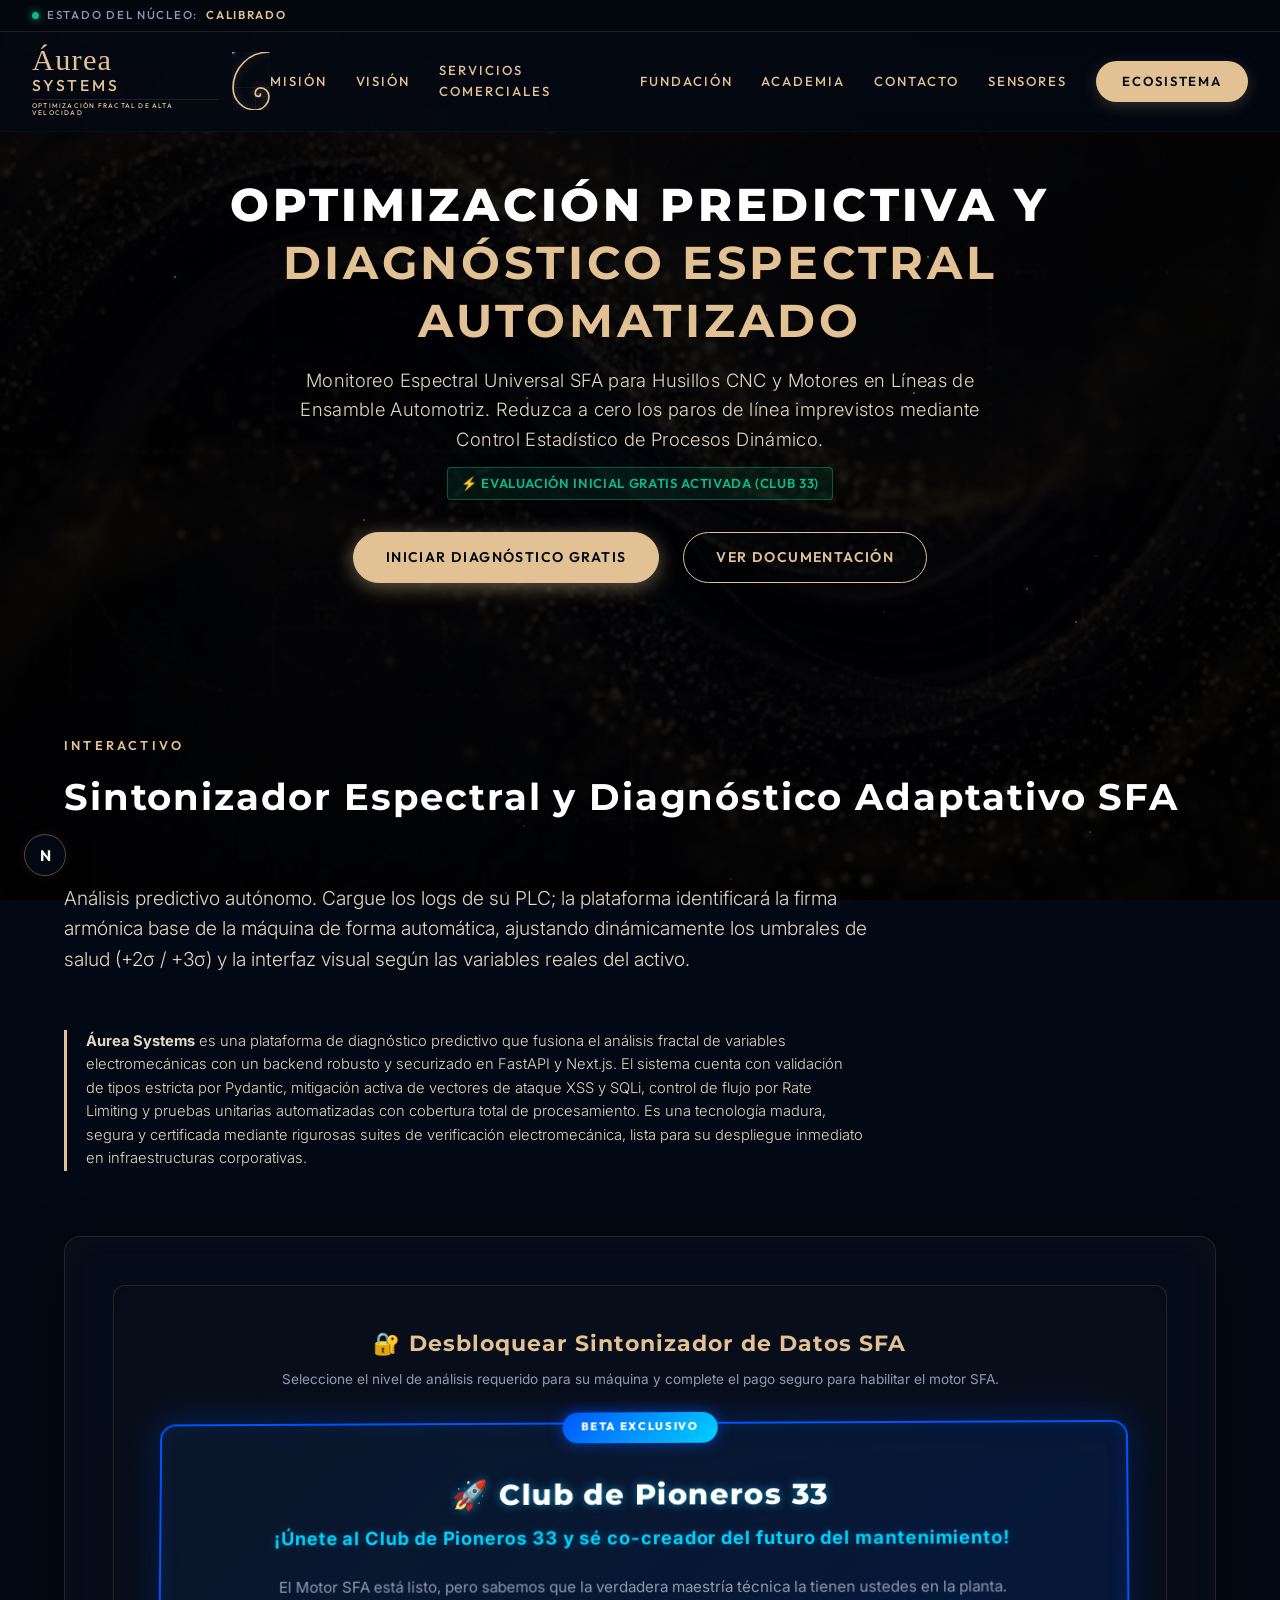
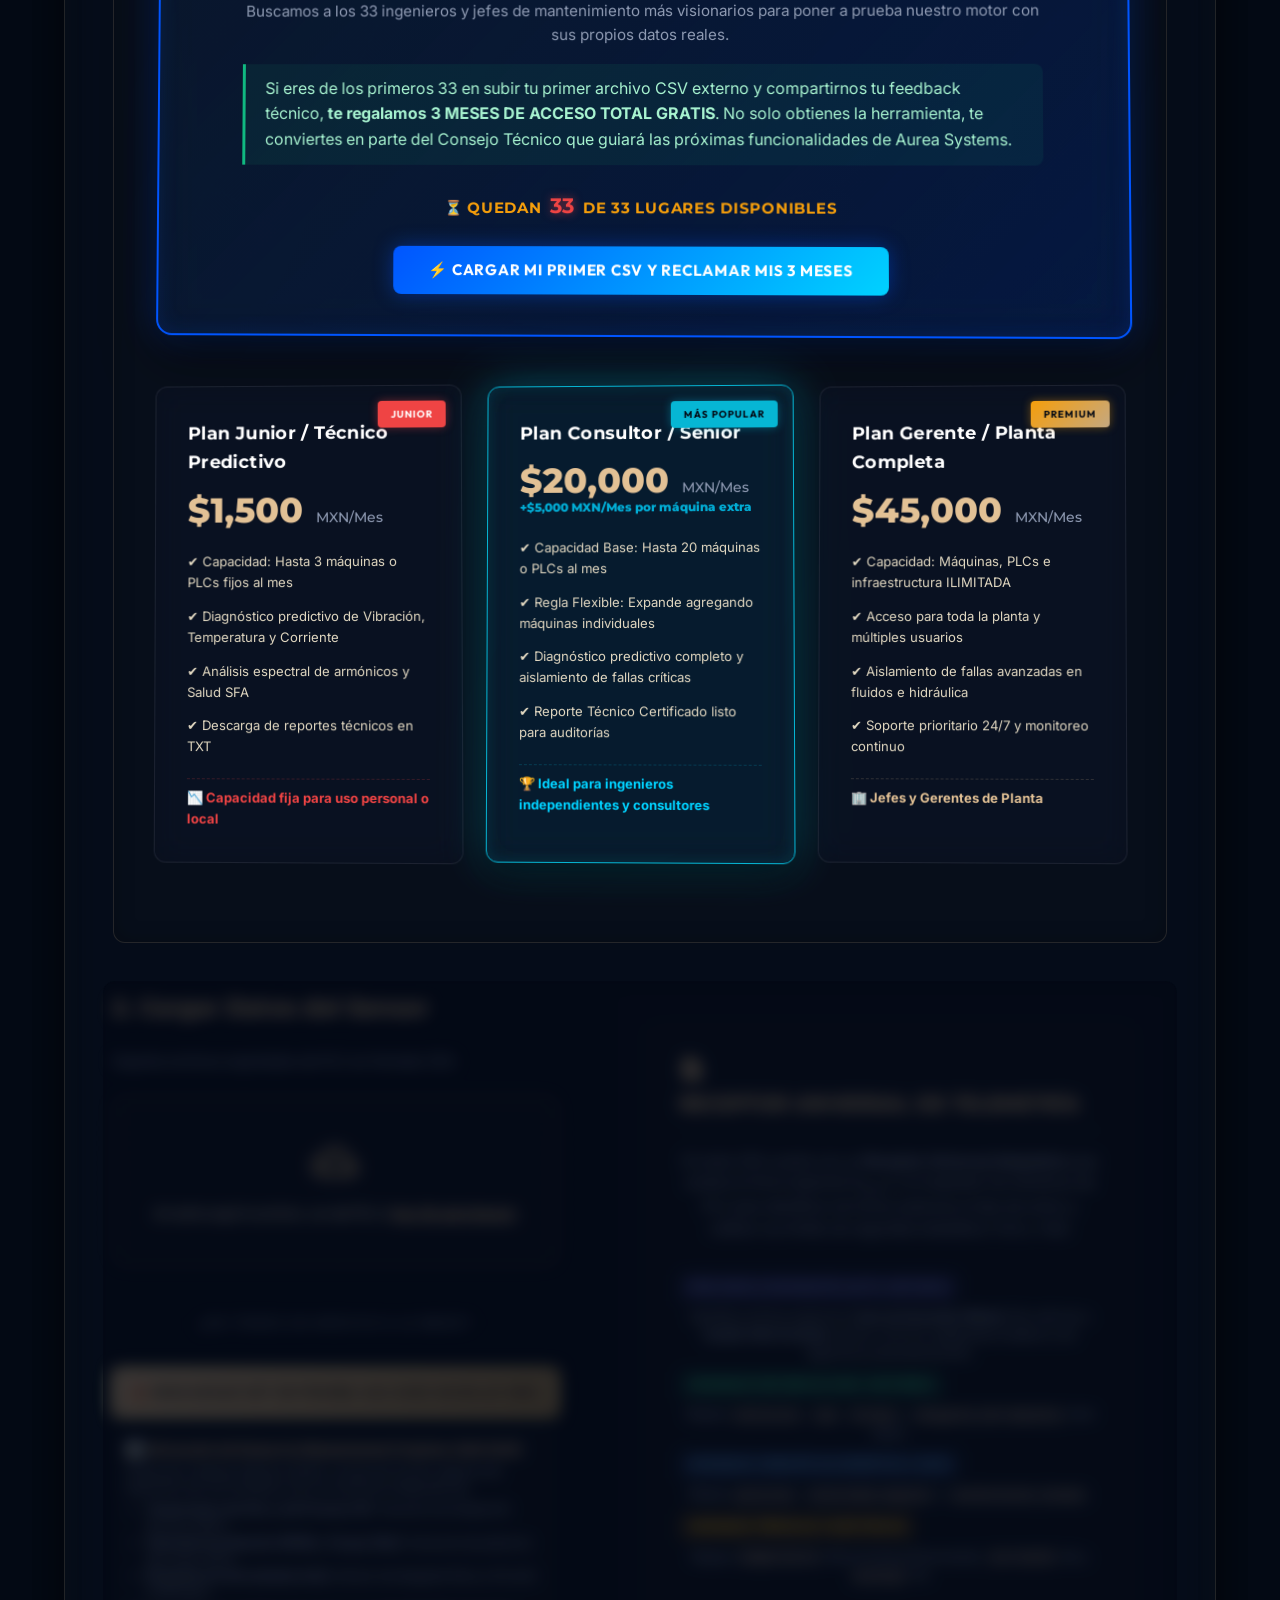
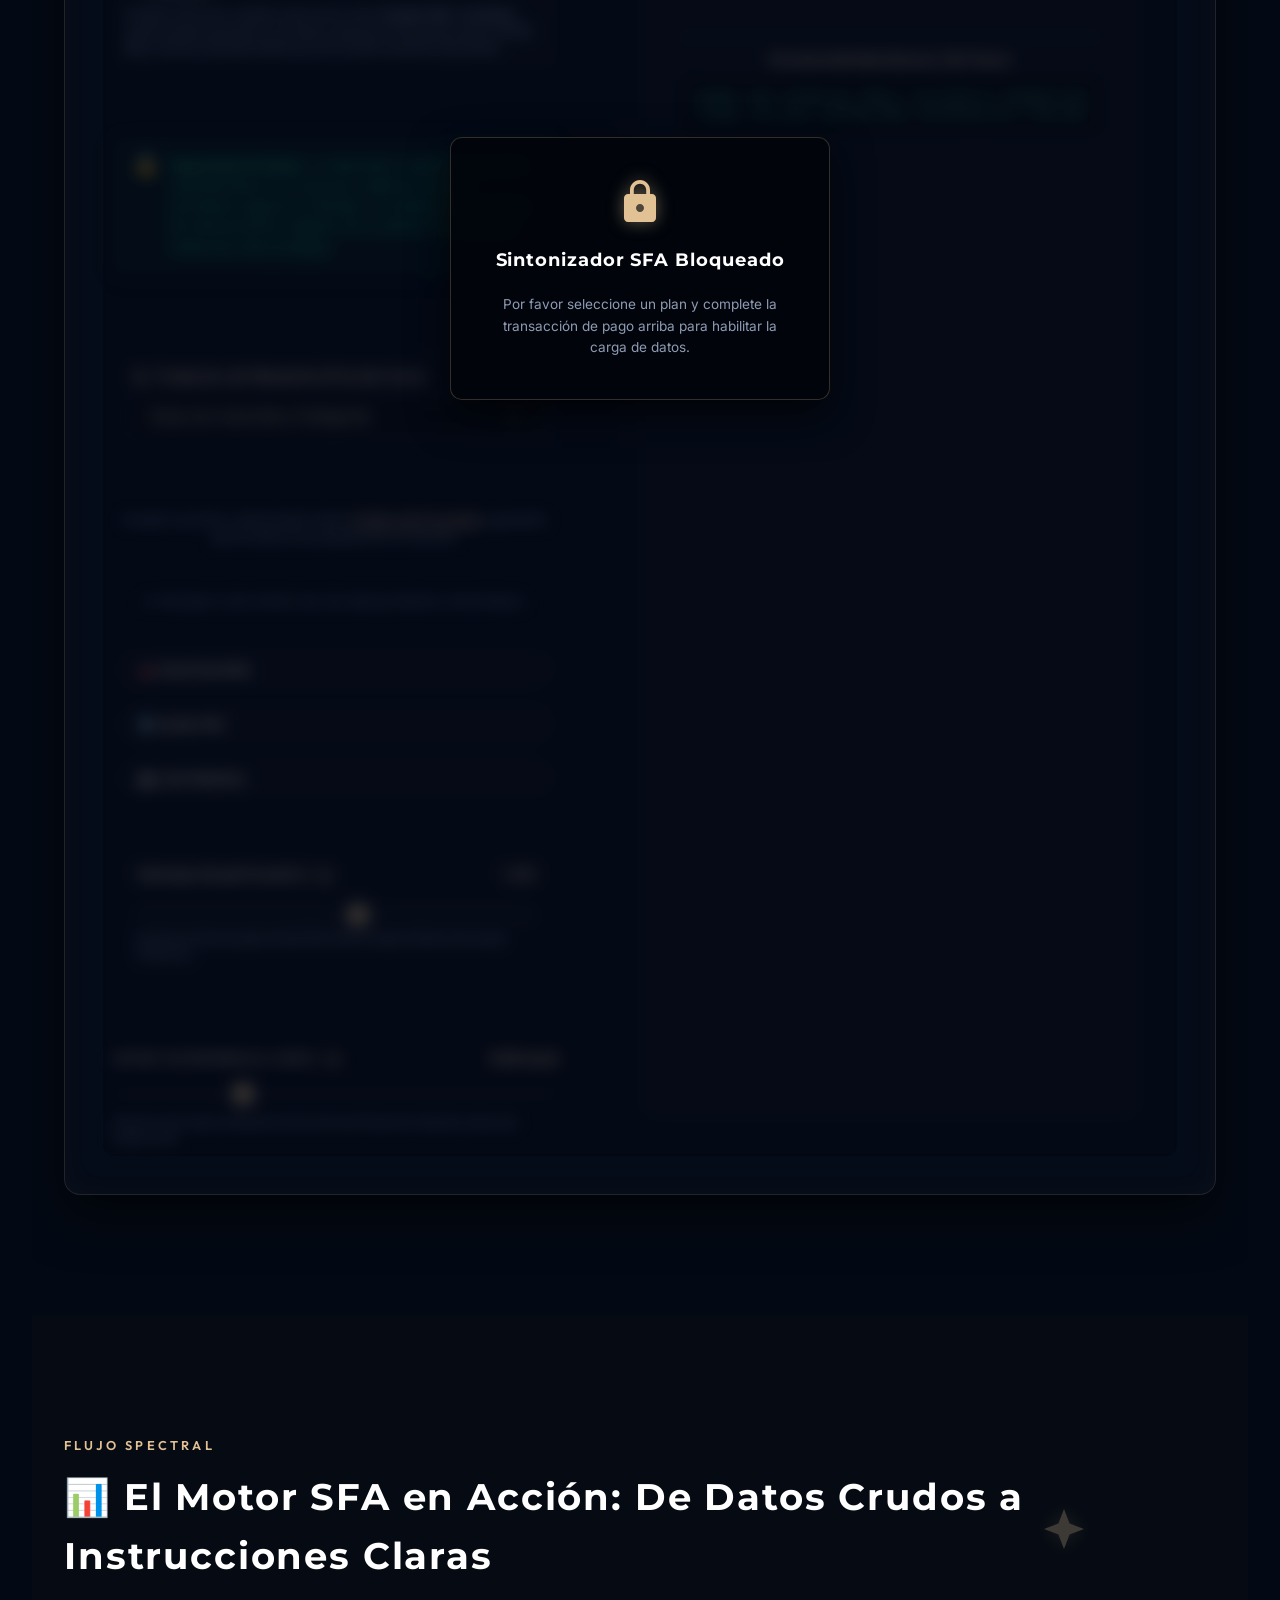
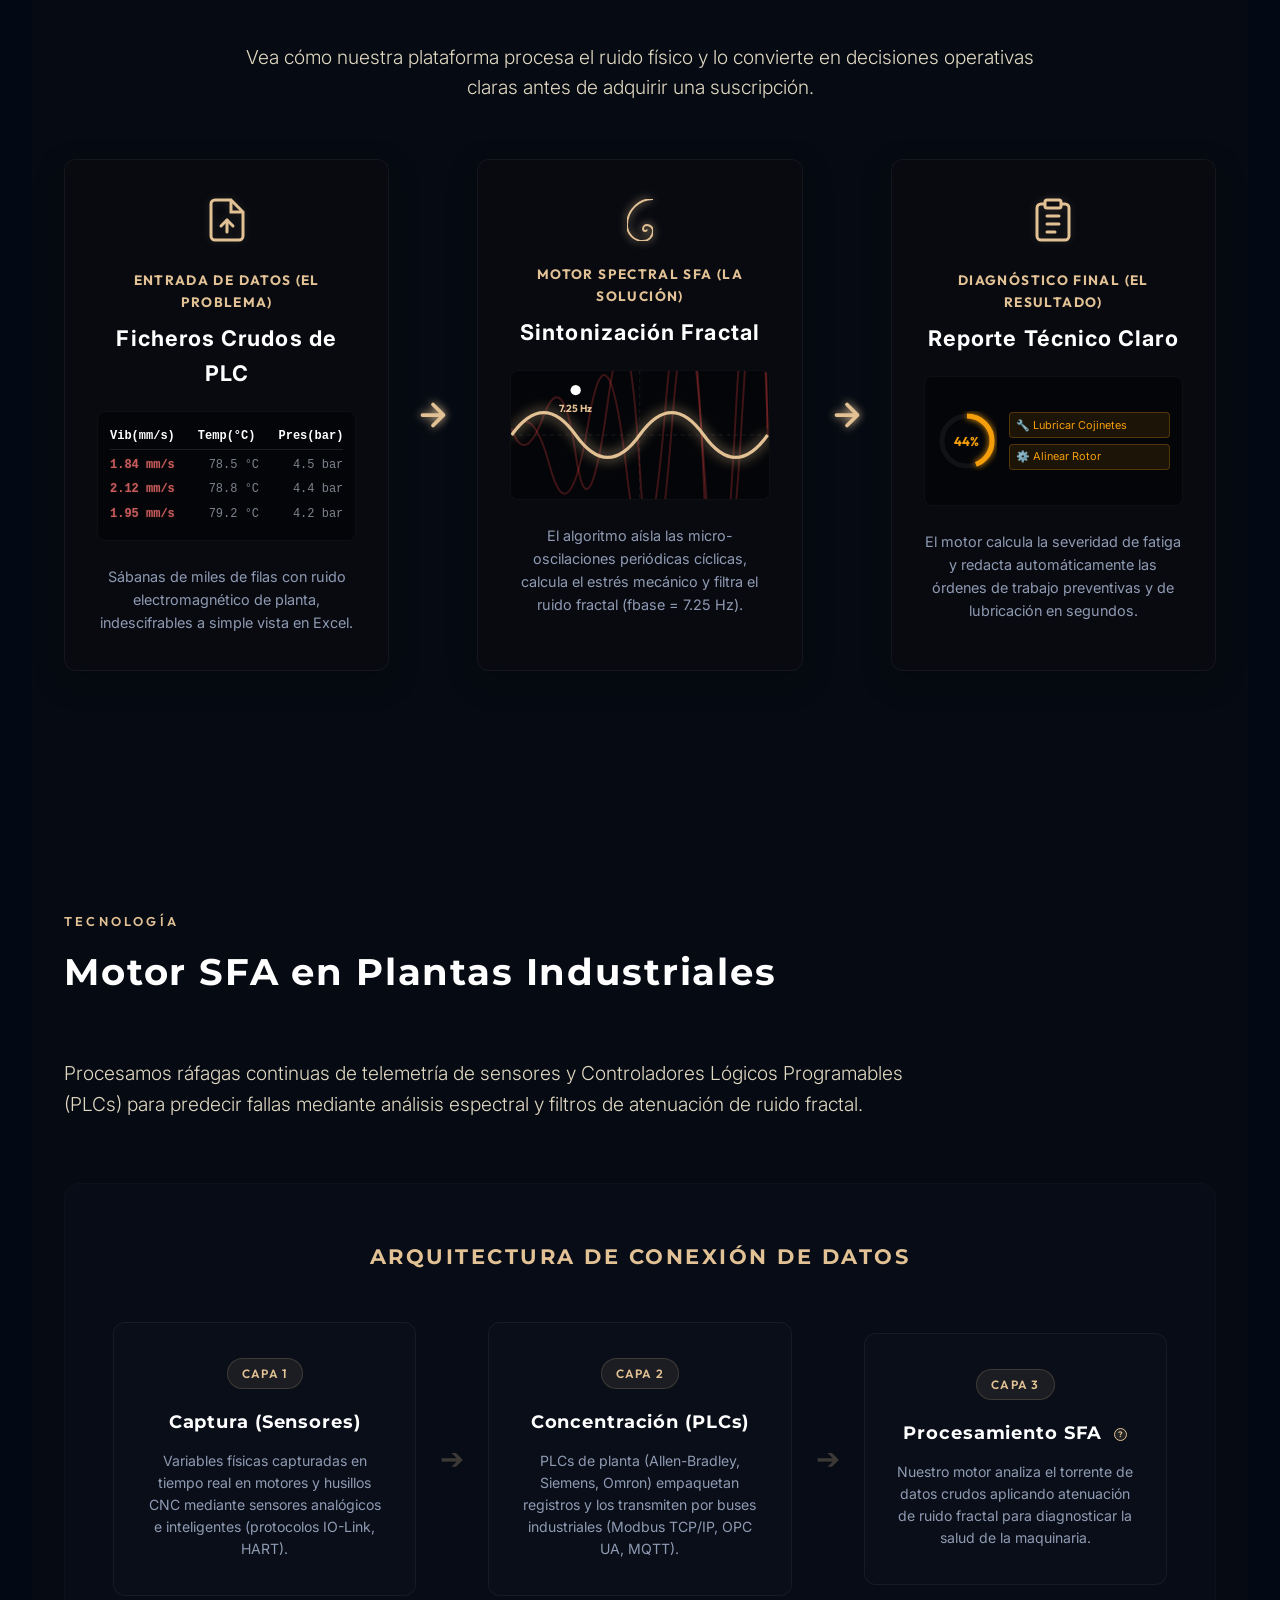
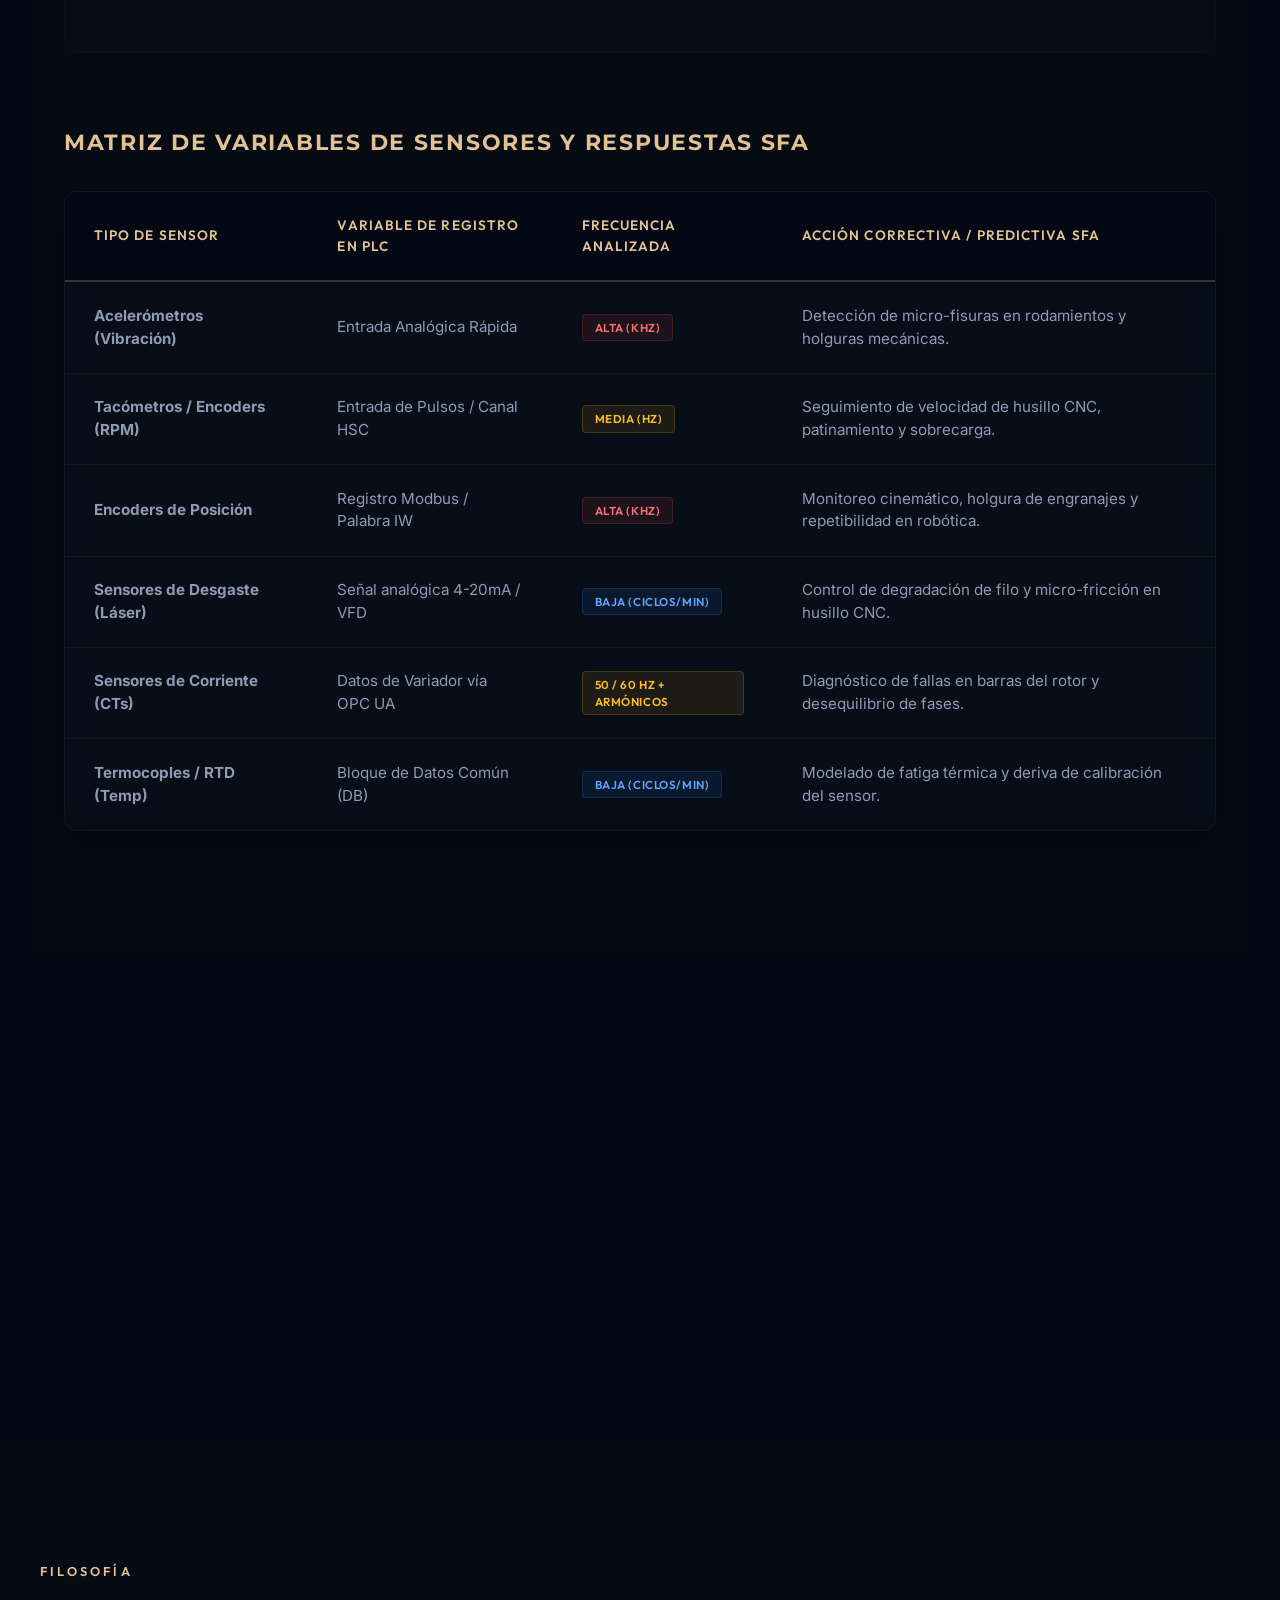
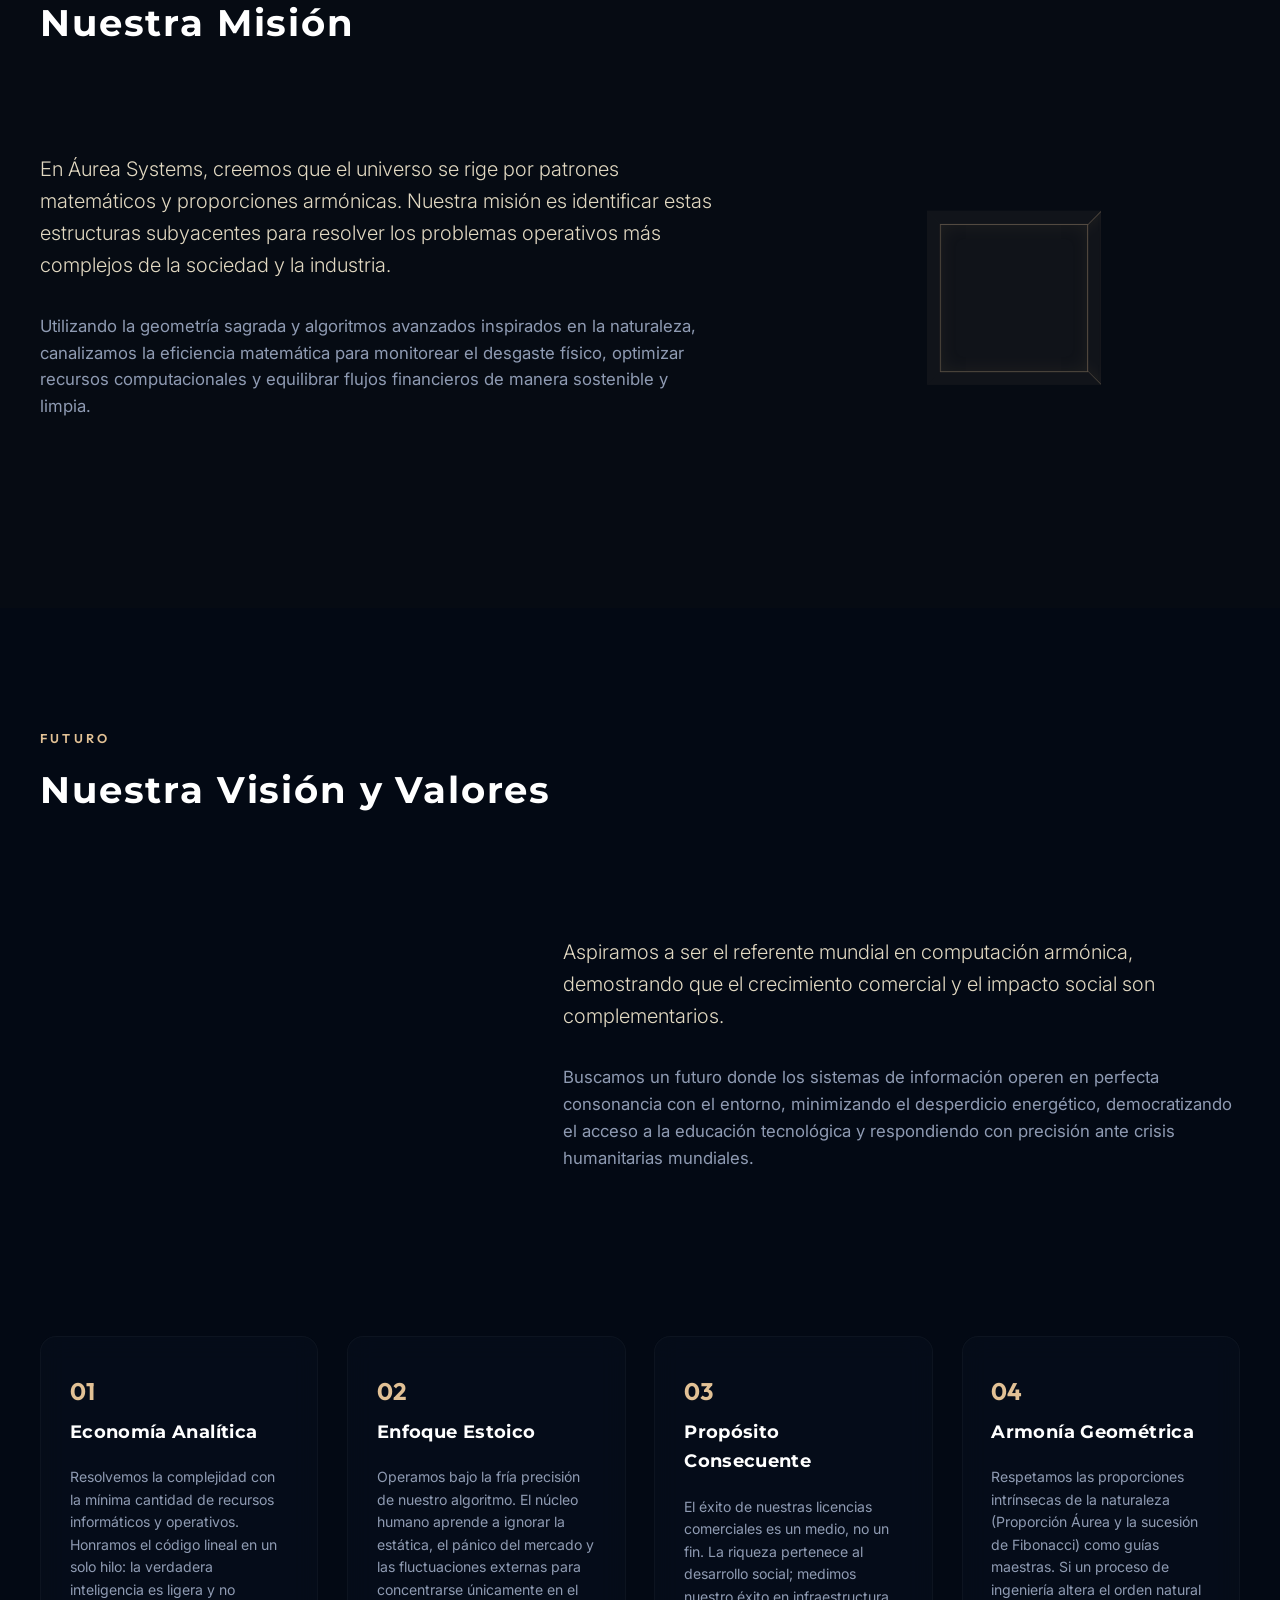
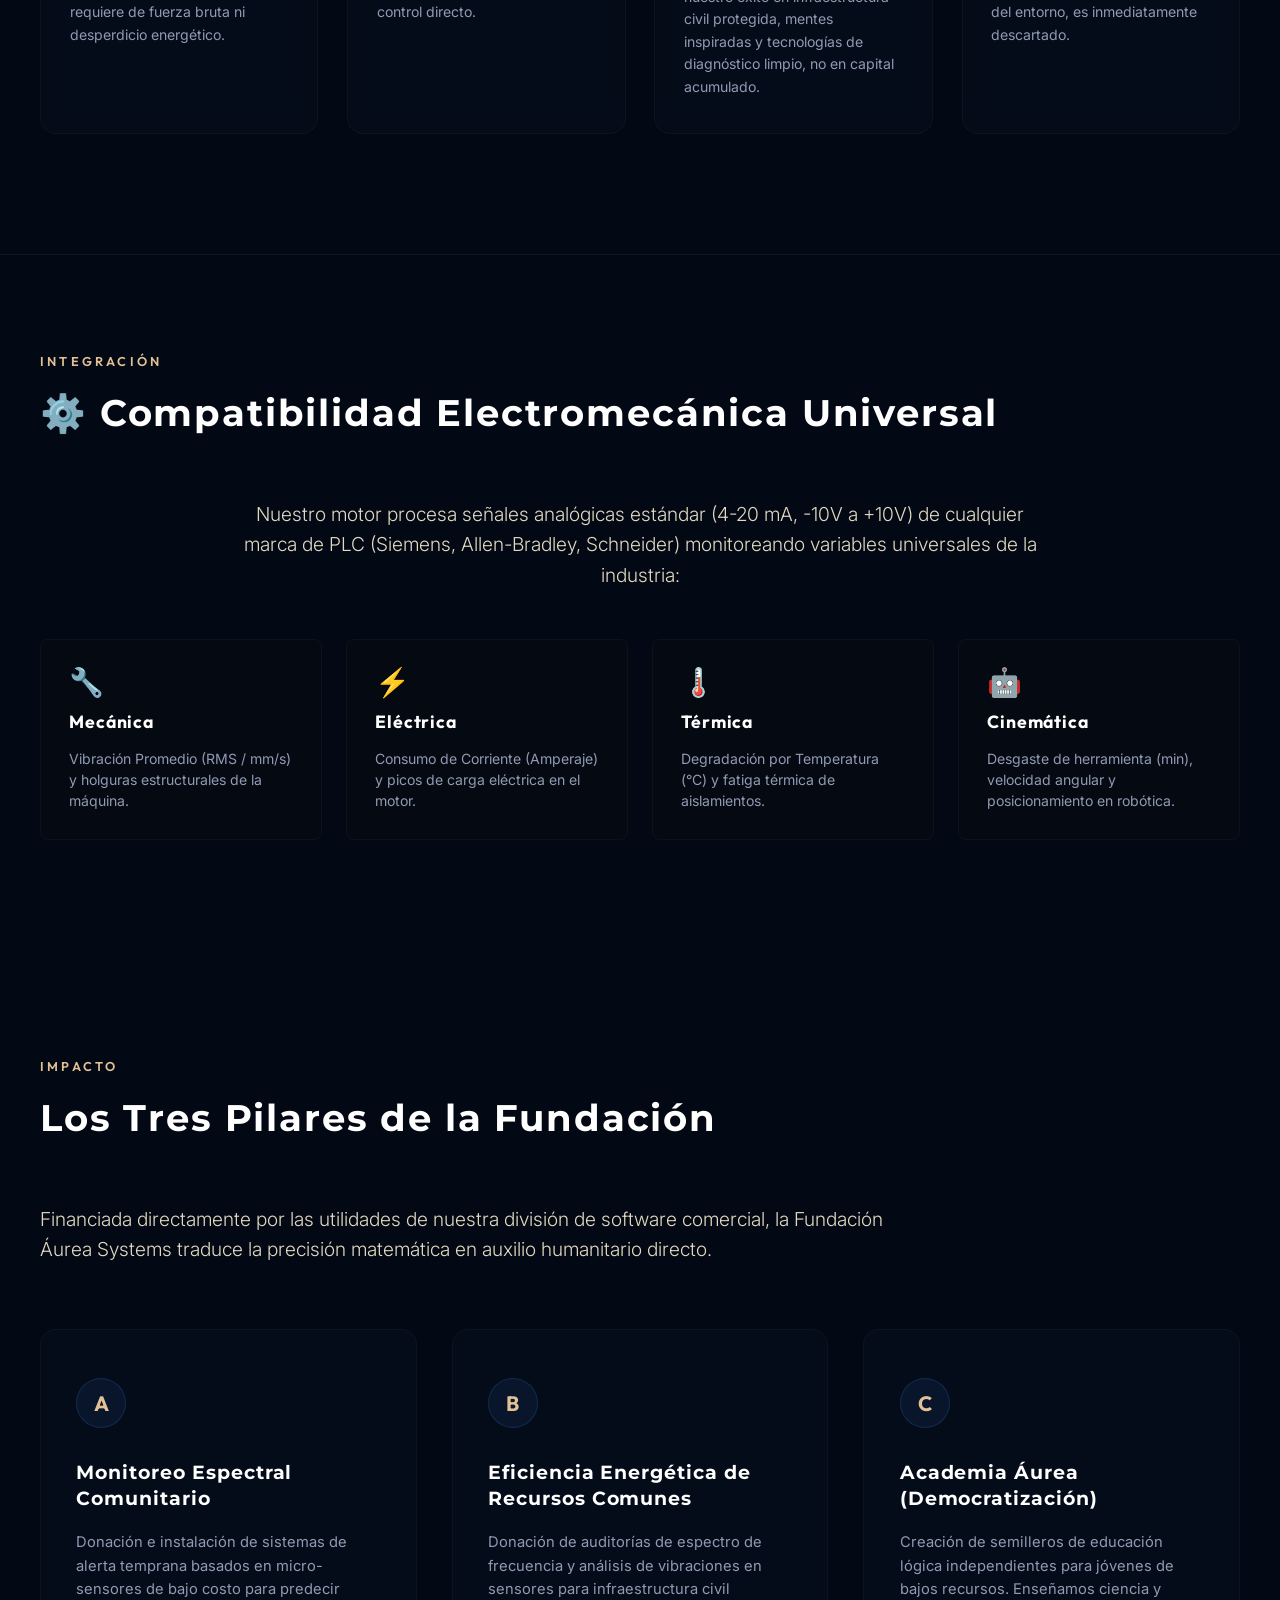
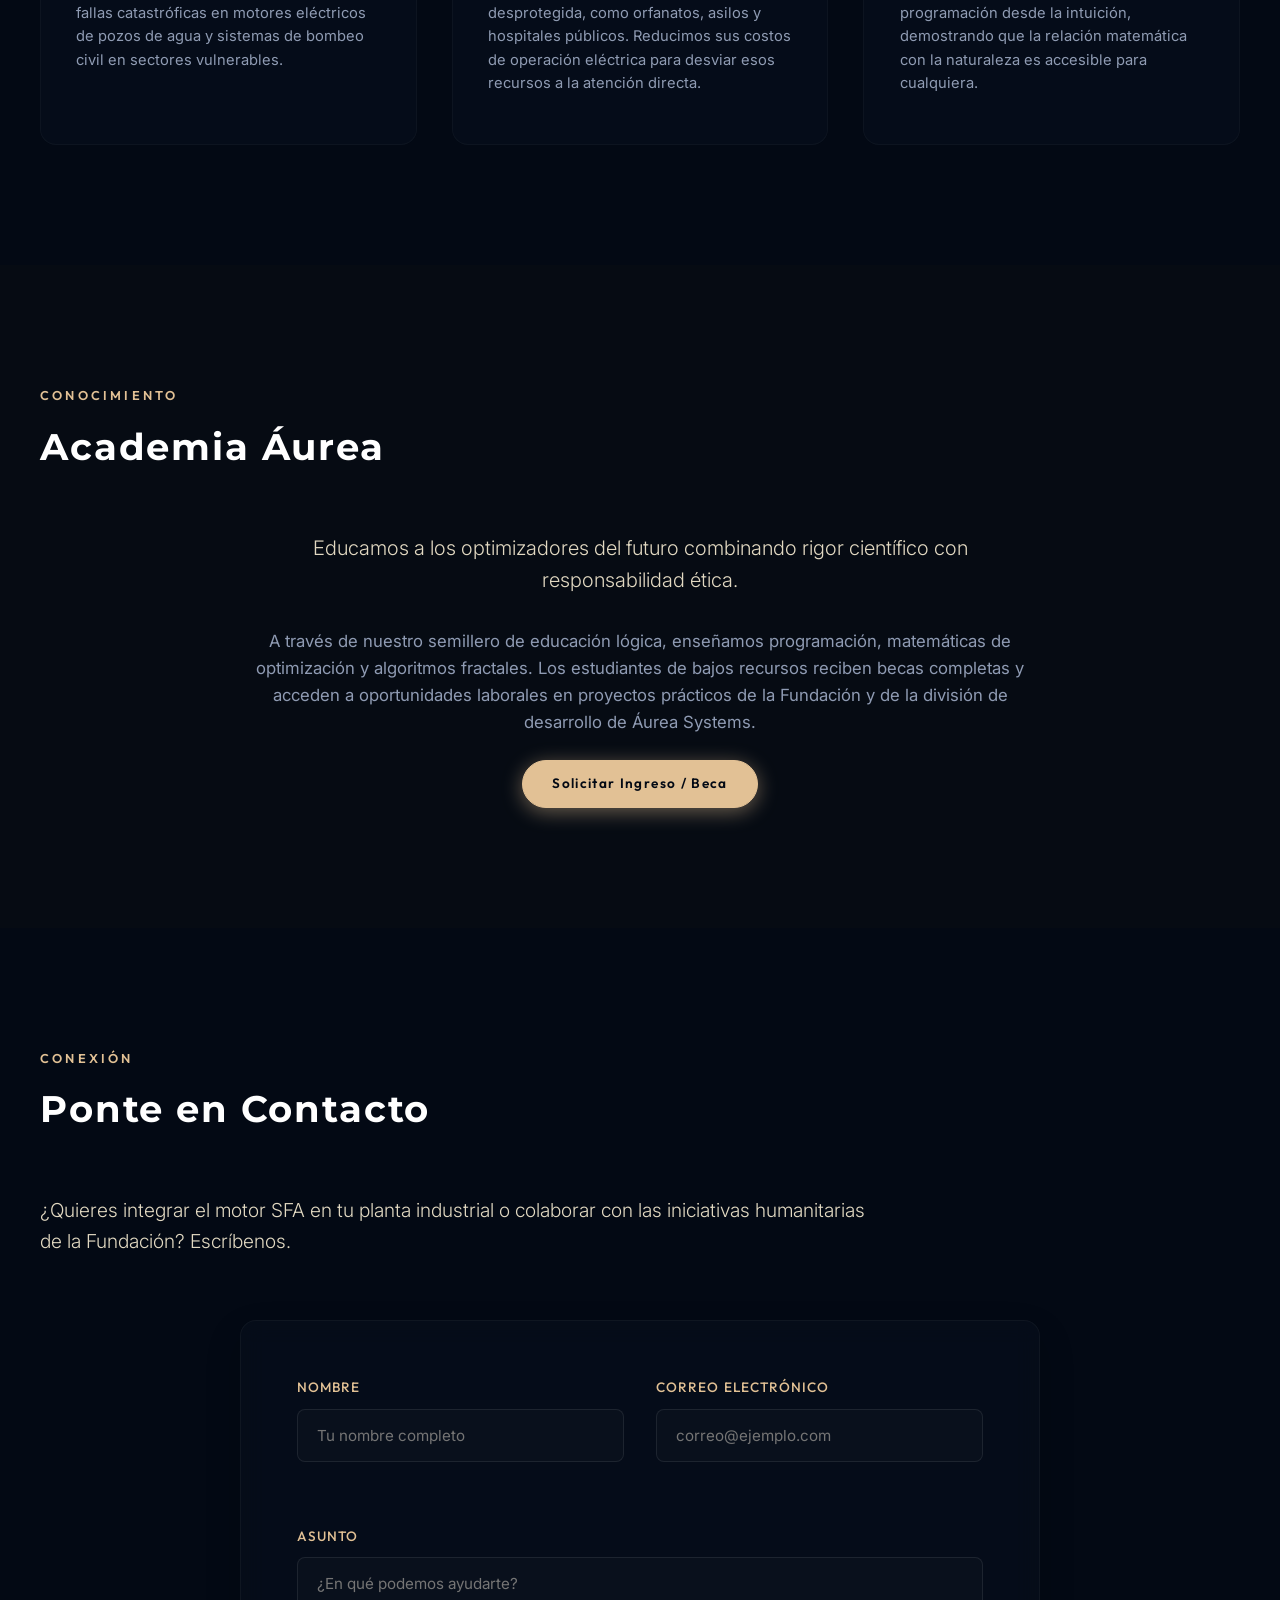
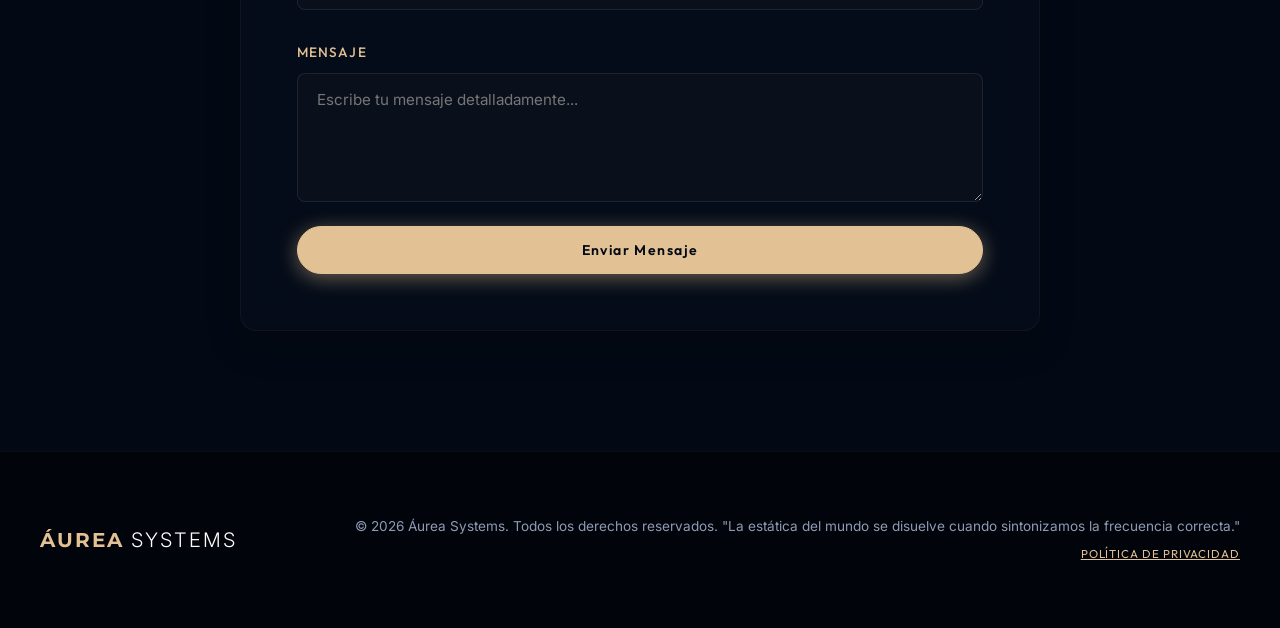
==== commit 1b80f375: "Add global JS error listener and bump app.js query version to v=3.0.5" ====
--- a/index.html
+++ b/index.html
@@ -2,6 +2,59 @@
 <html lang="es">
 <head>
     <meta charset="UTF-8">
+    <script>
+        window.onerror = function(message, source, lineno, colno, error) {
+            const errorMsg = `[ERROR GLOBAL JS] ${message} en ${source}:${lineno}:${colno}`;
+            console.error(errorMsg, error);
+            const showBanner = () => {
+                const errDiv = document.createElement('div');
+                errDiv.style.position = 'fixed';
+                errDiv.style.top = '0';
+                errDiv.style.left = '0';
+                errDiv.style.width = '100%';
+                errDiv.style.backgroundColor = 'rgba(239, 68, 68, 0.95)';
+                errDiv.style.color = '#ffffff';
+                errDiv.style.padding = '20px';
+                errDiv.style.zIndex = '999999';
+                errDiv.style.fontFamily = 'monospace';
+                errDiv.style.fontSize = '14px';
+                errDiv.style.boxSizing = 'border-box';
+                errDiv.innerHTML = `<strong>Error de JS Detectado:</strong><br>${message}<br><br><strong>Ubicación:</strong> ${source}:${lineno}:${colno}<br><br><strong>Stack:</strong><br>${error ? error.stack : 'No disponible'}`;
+                document.body.appendChild(errDiv);
+            };
+            if (document.body) {
+                showBanner();
+            } else {
+                document.addEventListener('DOMContentLoaded', showBanner);
+            }
+            return false;
+        };
+        window.onunhandledrejection = function(event) {
+            const errorMsg = `[PROMISE REJECTION] ${event.reason}`;
+            console.error(errorMsg);
+            const showBanner = () => {
+                const errDiv = document.createElement('div');
+                errDiv.style.position = 'fixed';
+                errDiv.style.top = '0';
+                errDiv.style.left = '0';
+                errDiv.style.width = '100%';
+                errDiv.style.backgroundColor = 'rgba(239, 68, 68, 0.95)';
+                errDiv.style.color = '#ffffff';
+                errDiv.style.padding = '20px';
+                errDiv.style.zIndex = '999999';
+                errDiv.style.fontFamily = 'monospace';
+                errDiv.style.fontSize = '14px';
+                errDiv.style.boxSizing = 'border-box';
+                errDiv.innerHTML = `<strong>Promesa Rechazada Detectada:</strong><br>${event.reason}<br><br><strong>Stack:</strong><br>${event.reason && event.reason.stack ? event.reason.stack : 'No disponible'}`;
+                document.body.appendChild(errDiv);
+            };
+            if (document.body) {
+                showBanner();
+            } else {
+                document.addEventListener('DOMContentLoaded', showBanner);
+            }
+        };
+    </script>
     <meta name="viewport" content="width=device-width, initial-scale=1.0">
     <title>Áurea Systems | Armonizando el caos con precisión geométrica</title>
     <meta name="description" content="Transformamos datos caóticos en soluciones armónicas de alta eficiencia. Descubre el Motor SFA de sintonización fractal de armónicos e impacto social.">
@@ -1361,6 +1414,6 @@
     </footer>
 
     <!-- Scripts -->
-    <script src="js/app.js?v=3.0.4"></script>
+    <script src="js/app.js?v=3.0.5"></script>
 </body>
 </html>
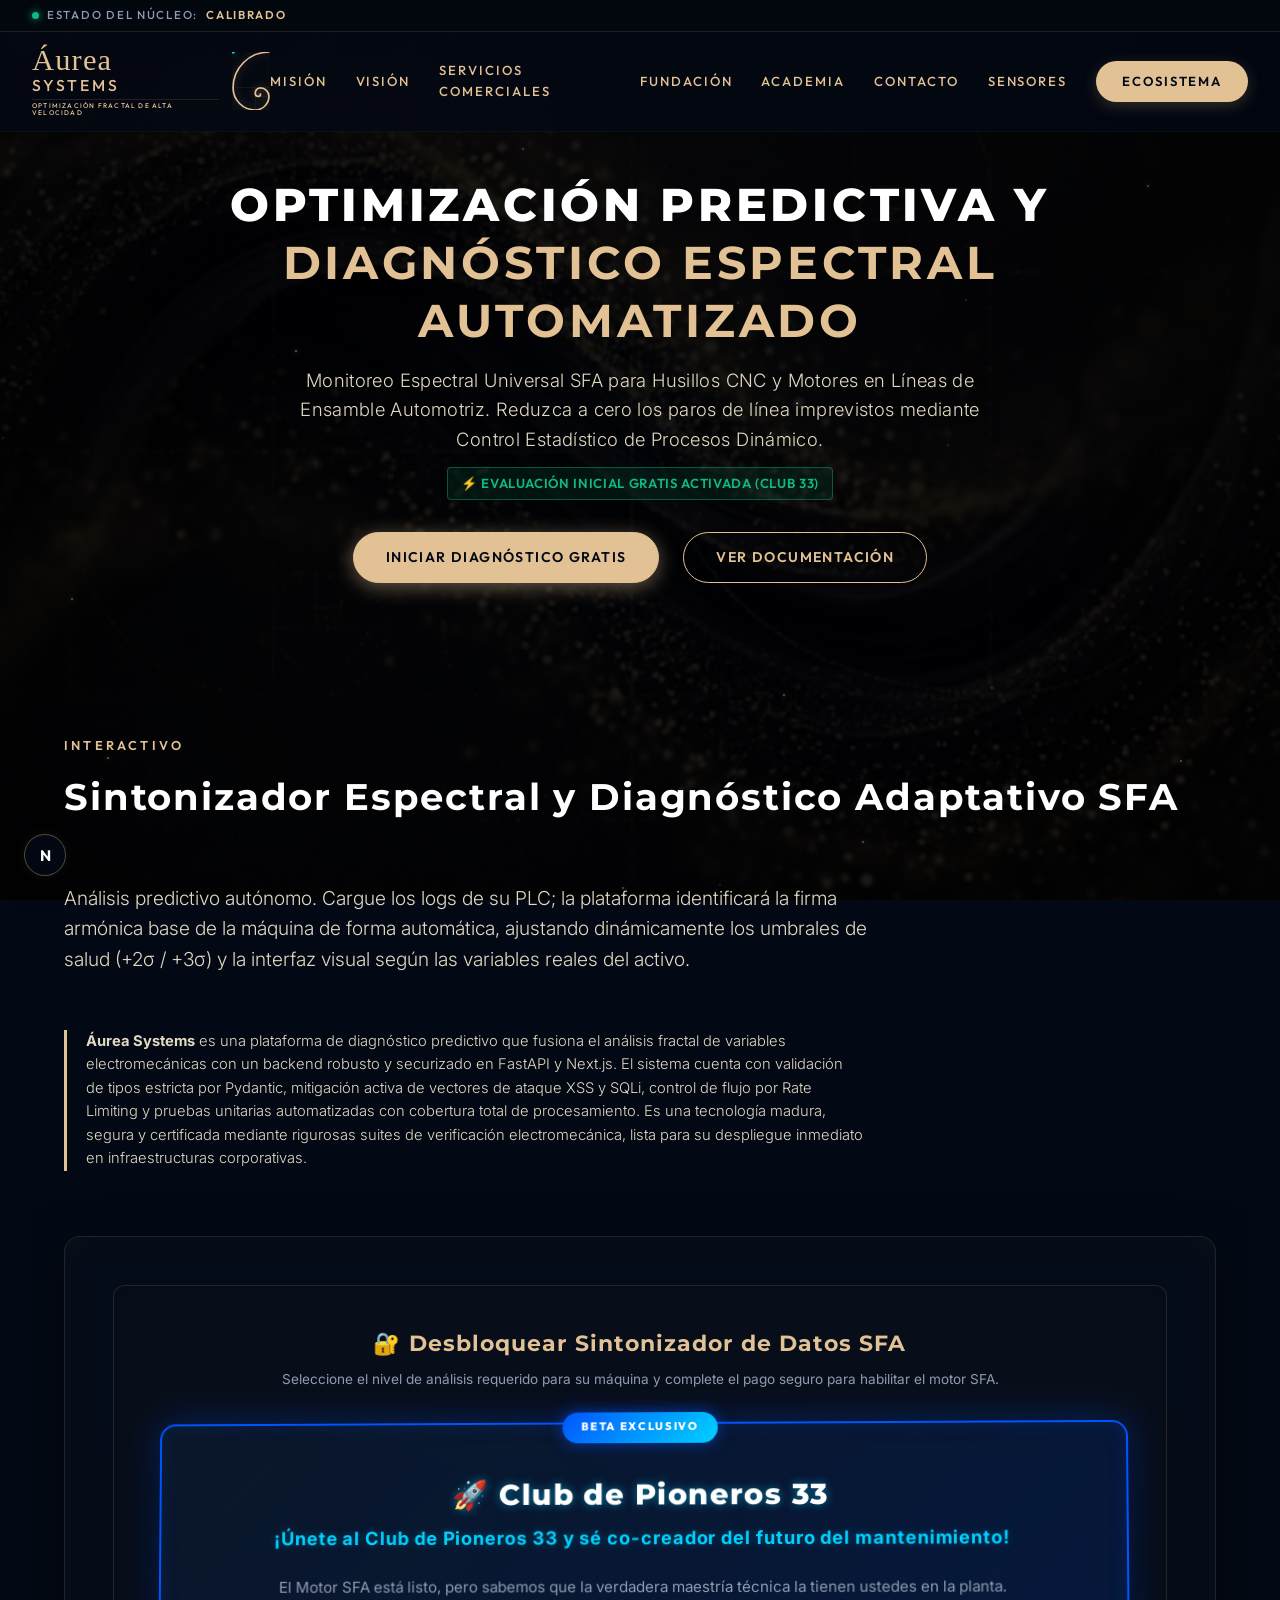
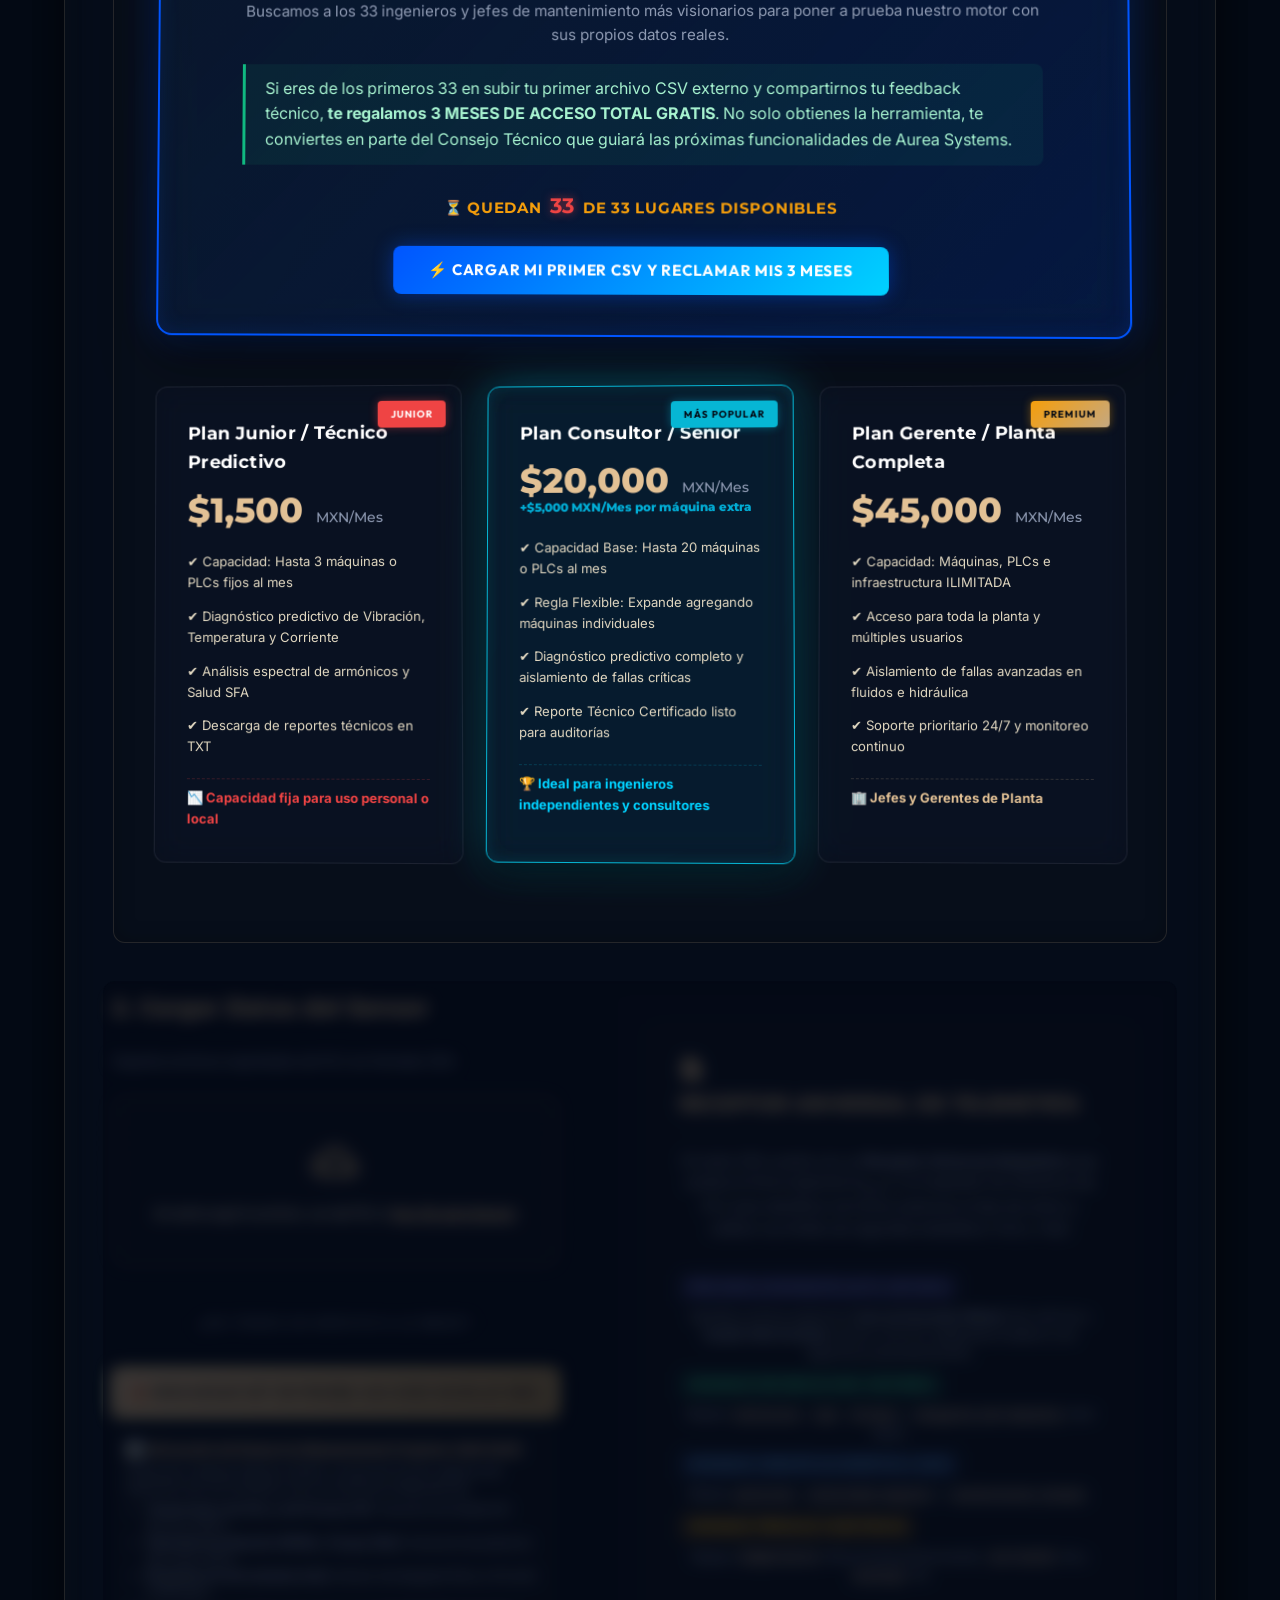
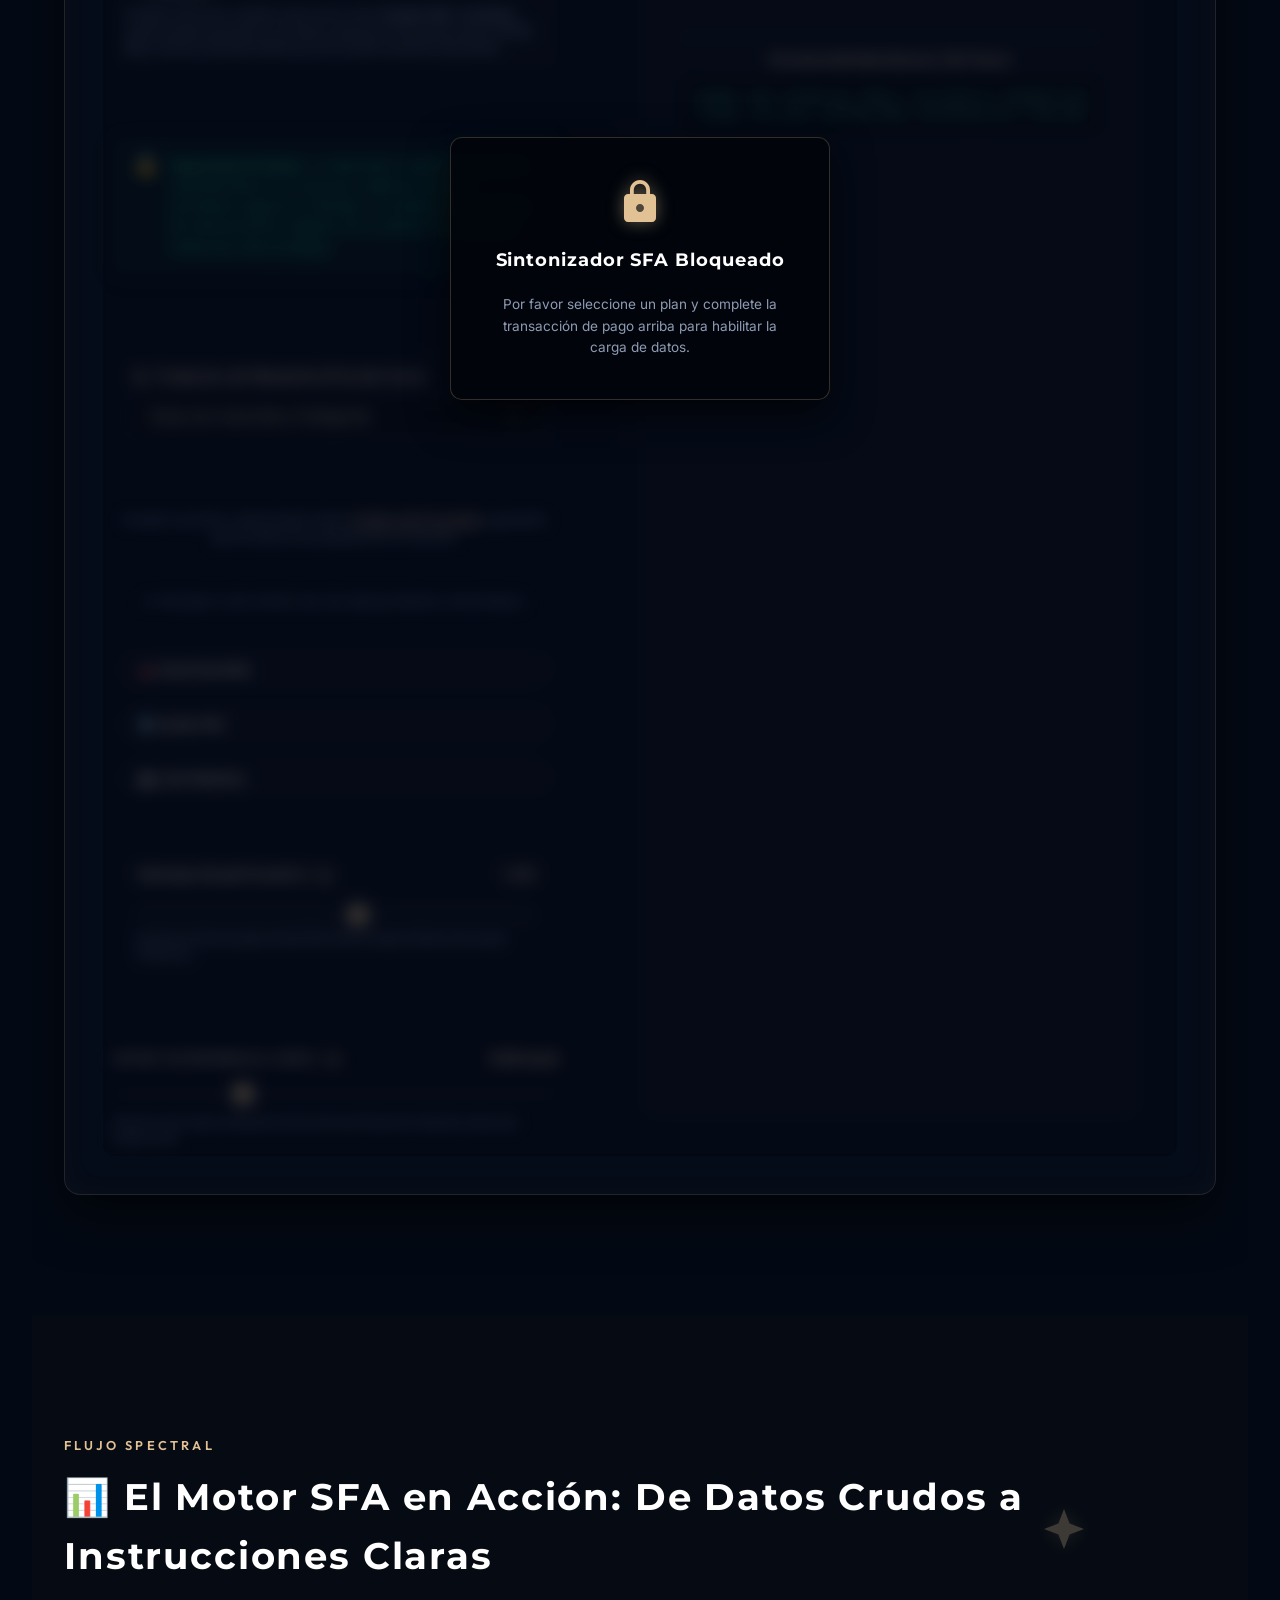
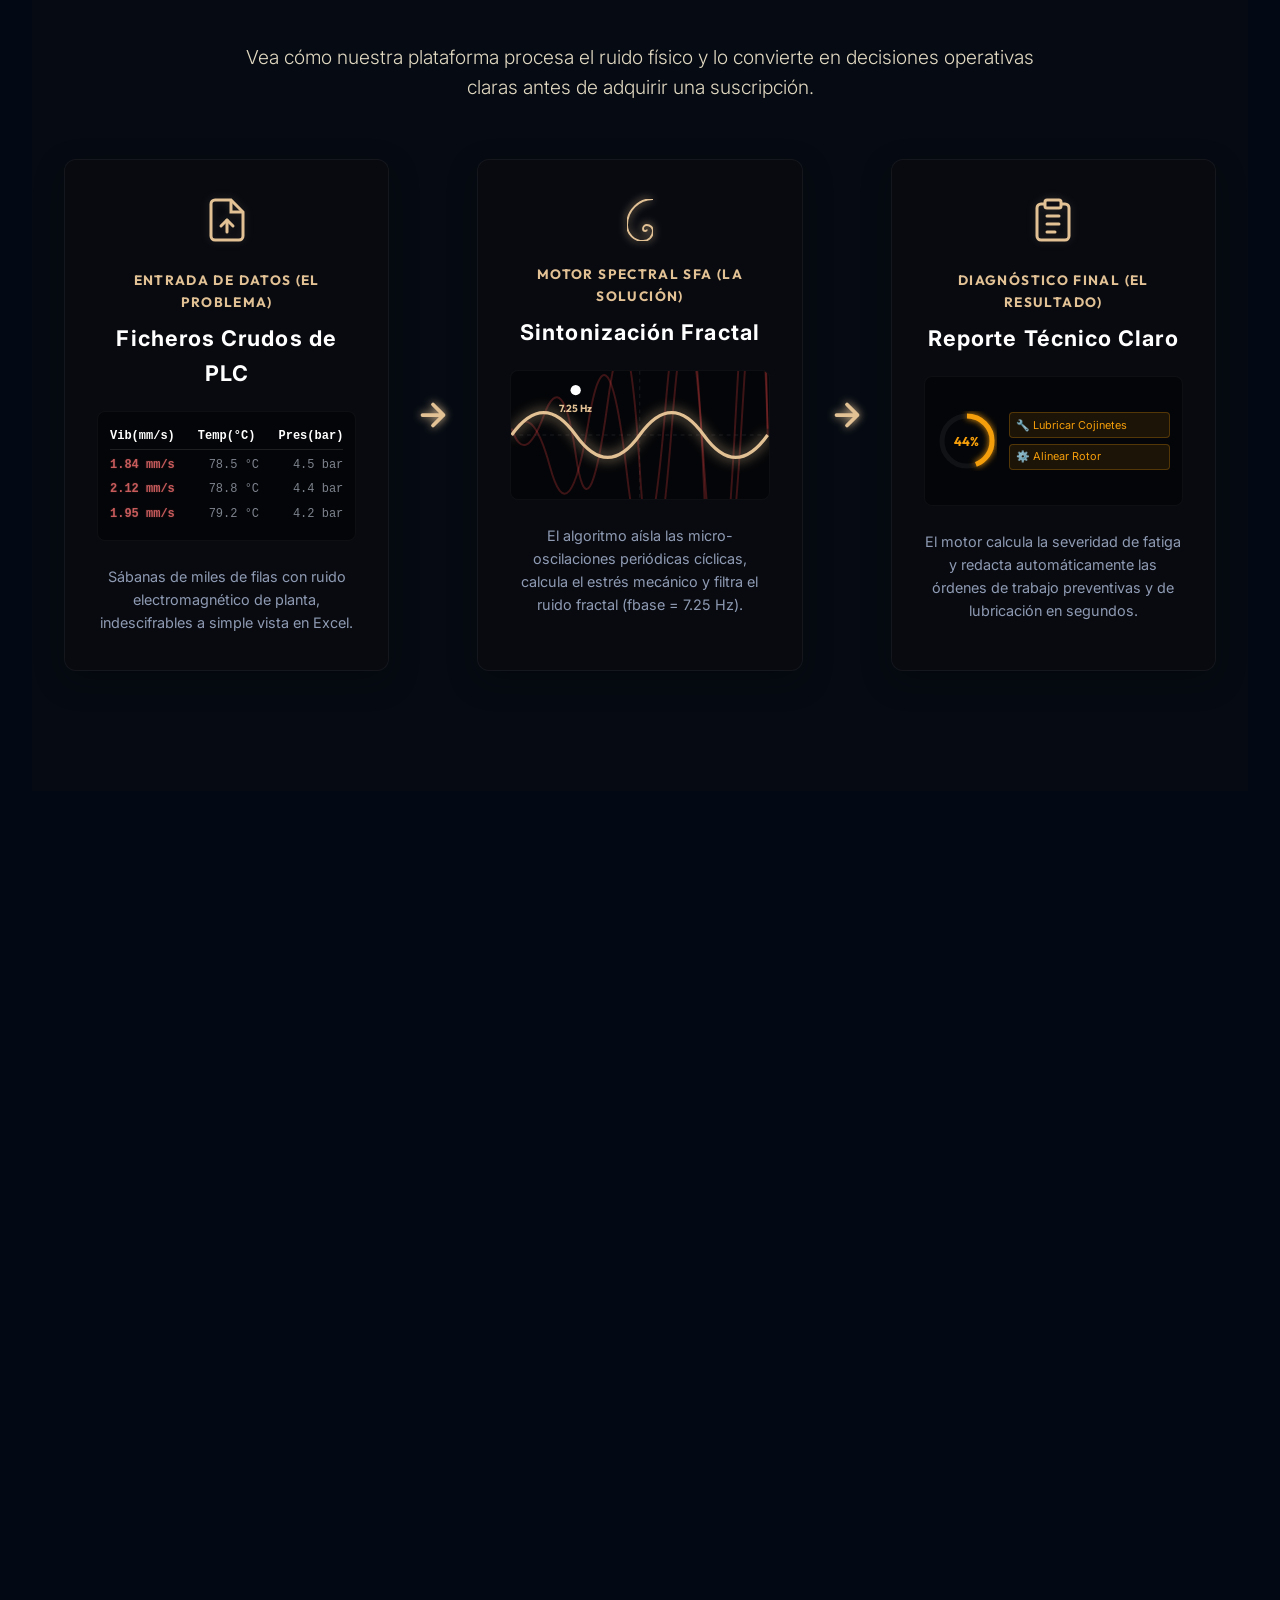
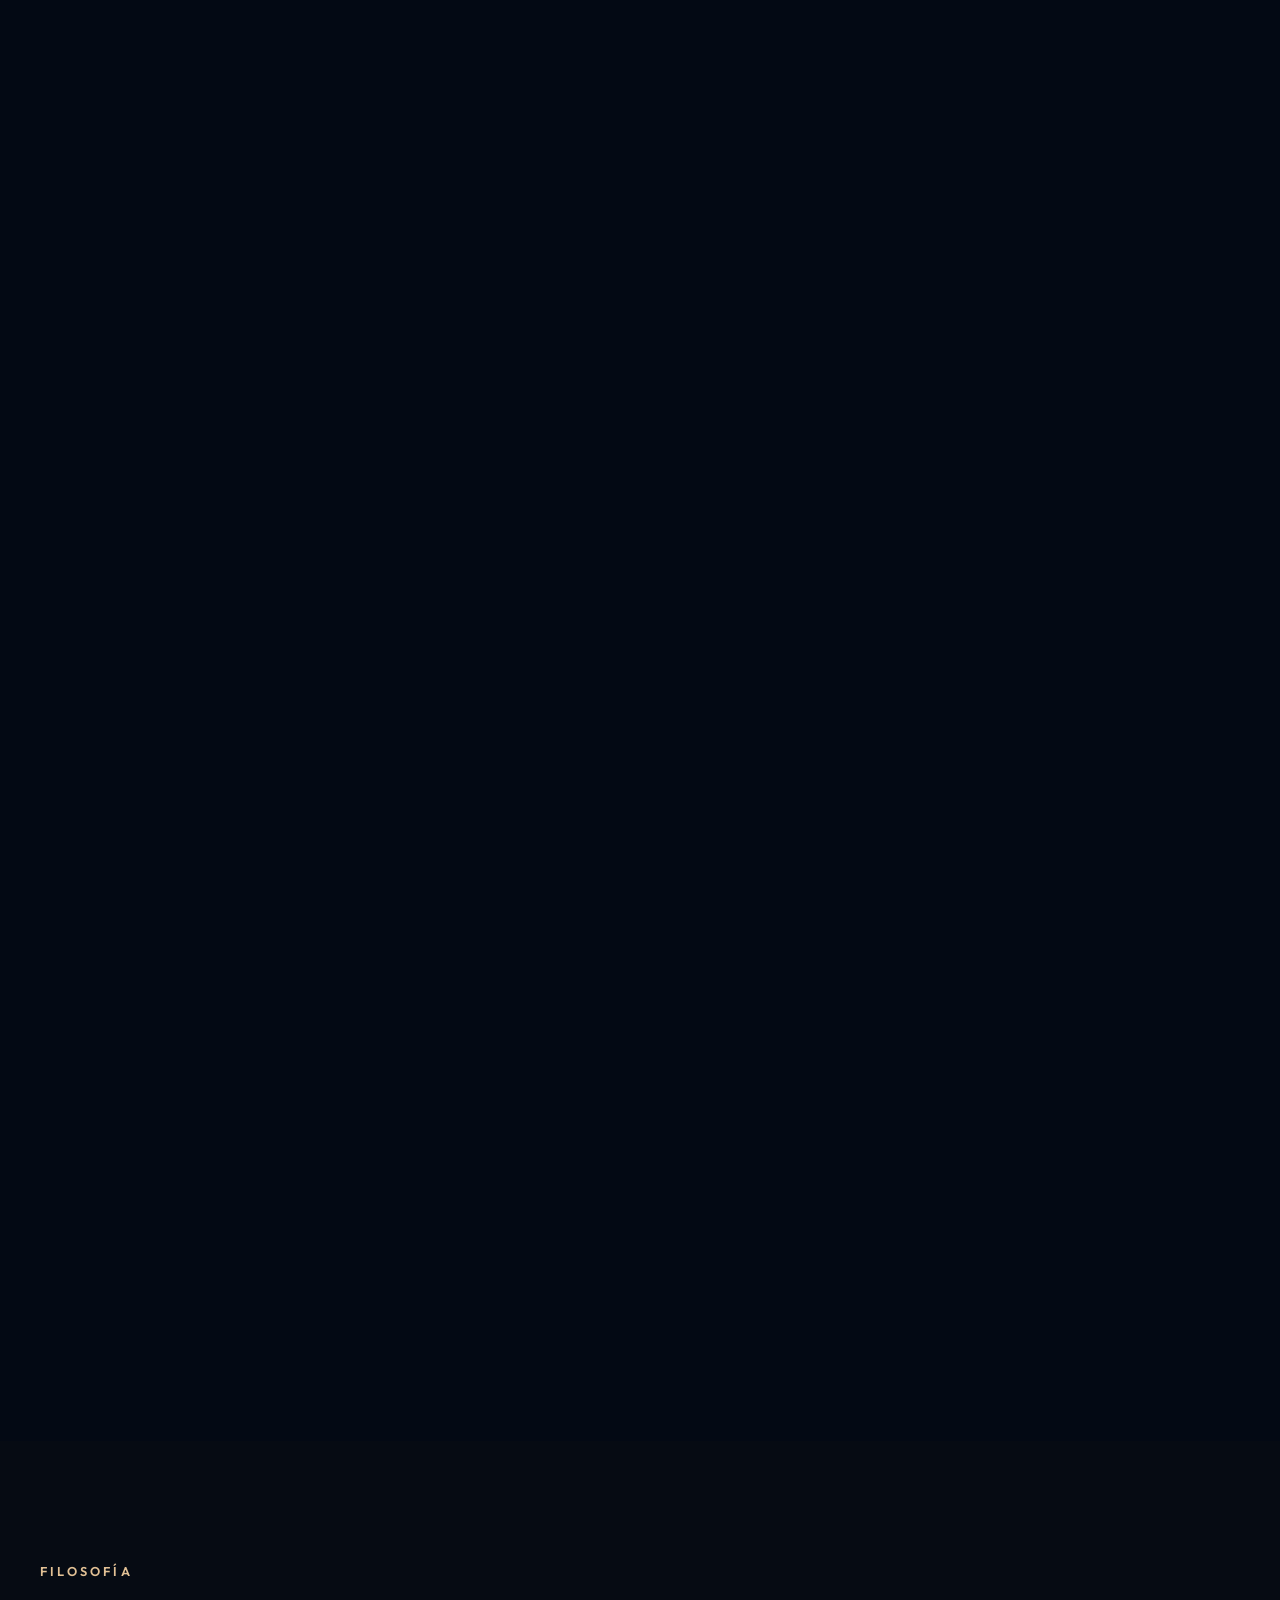
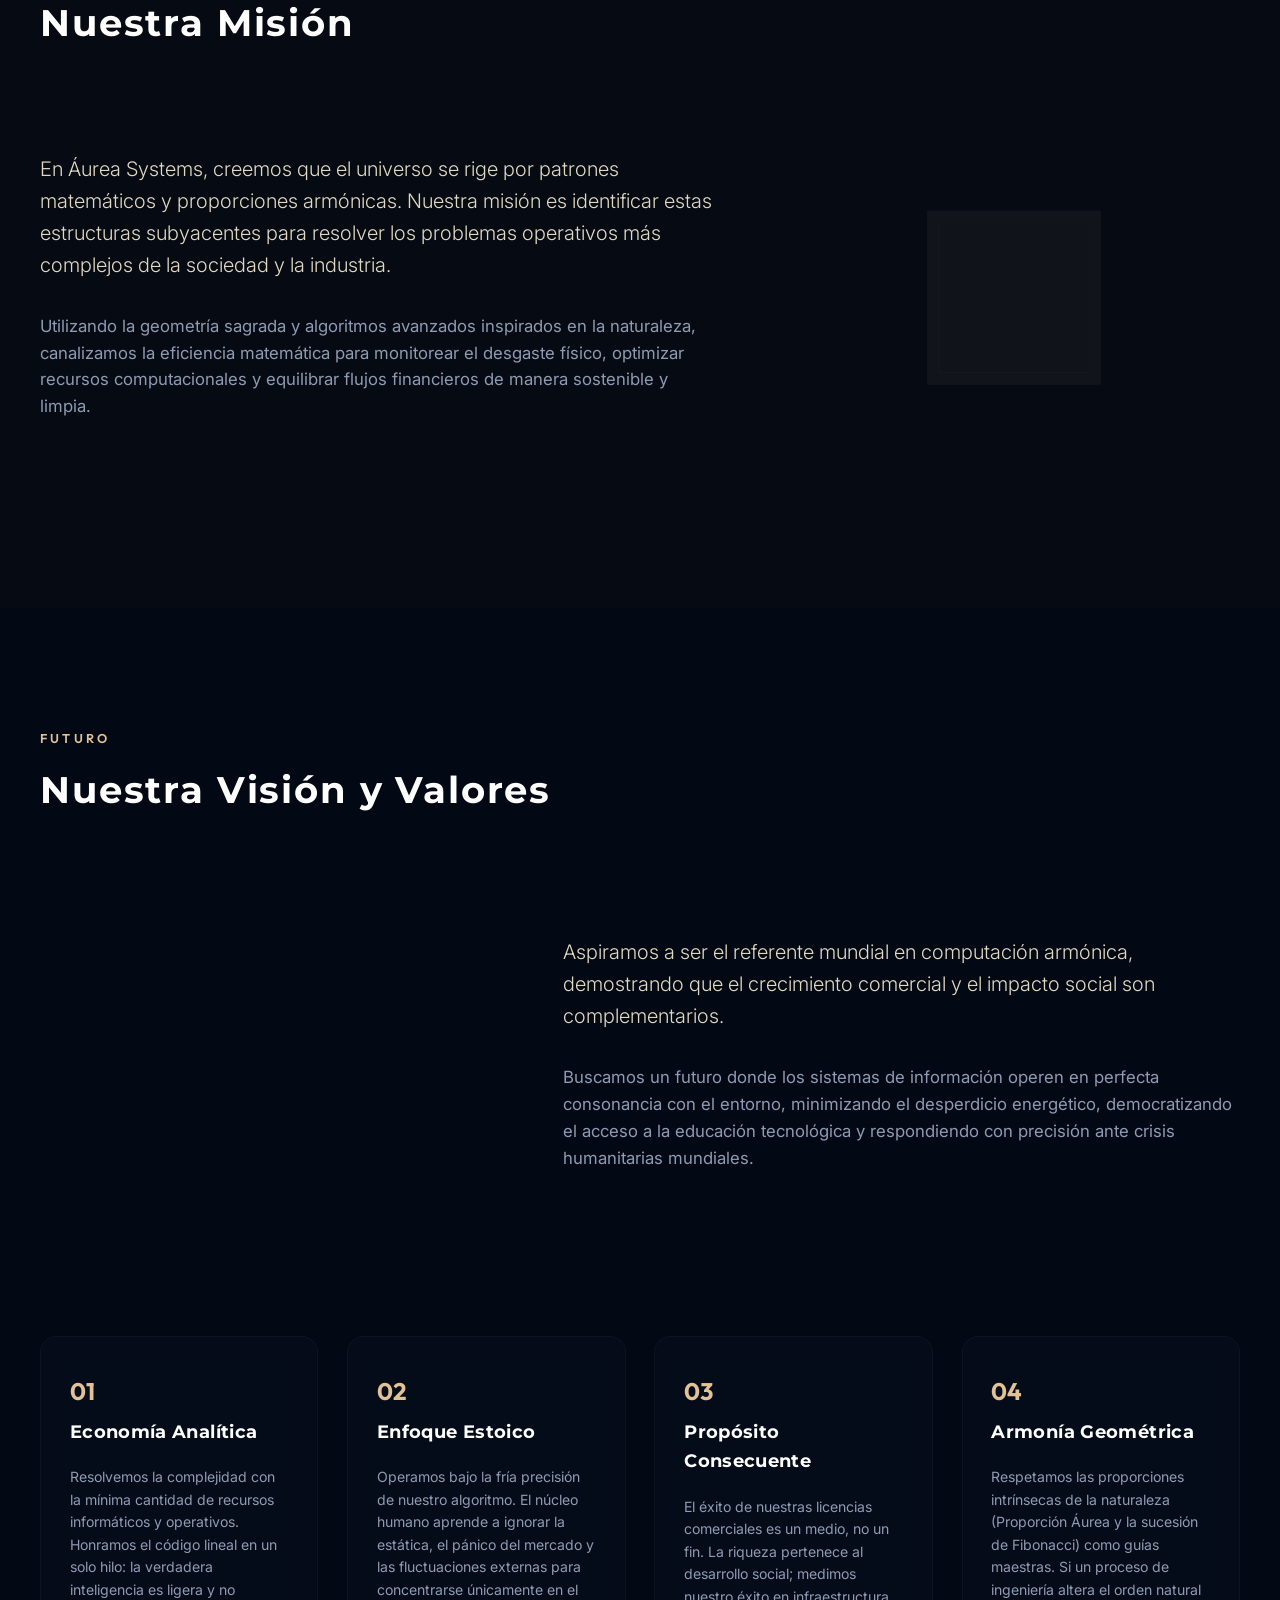
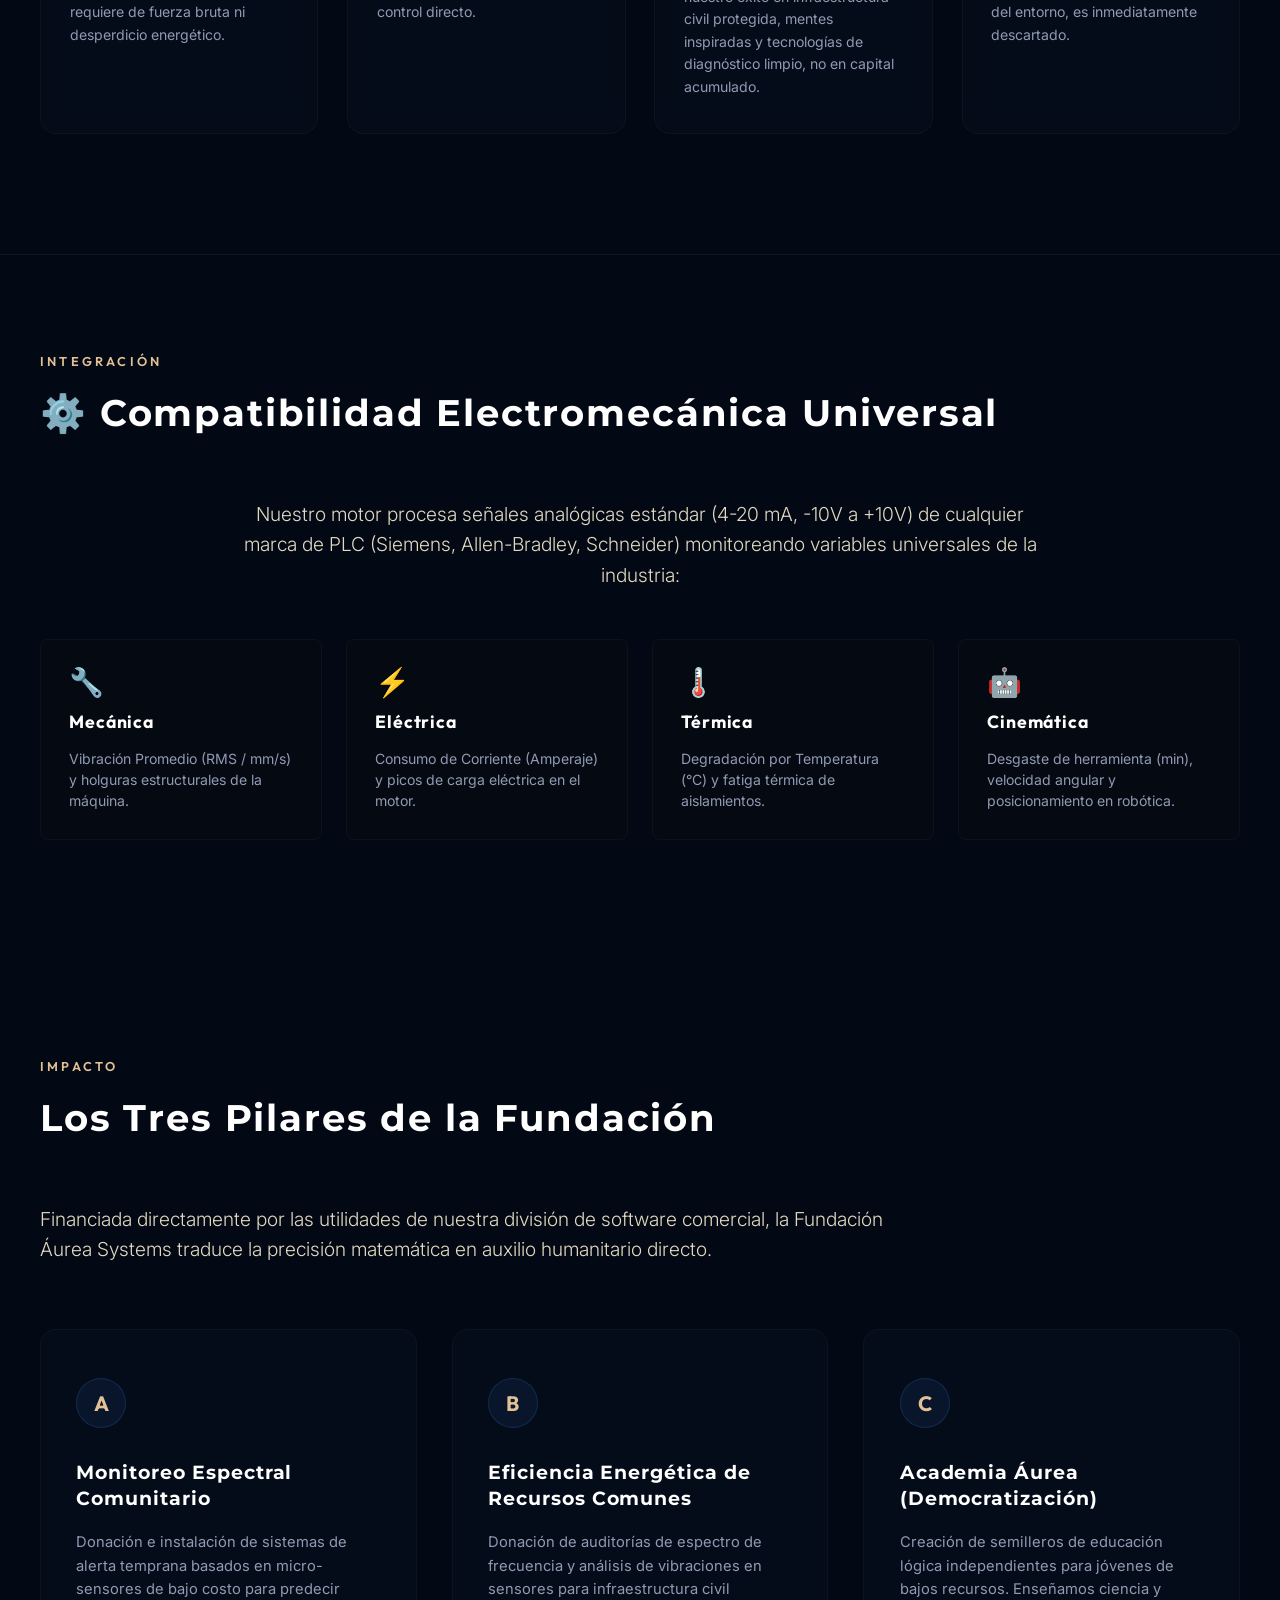
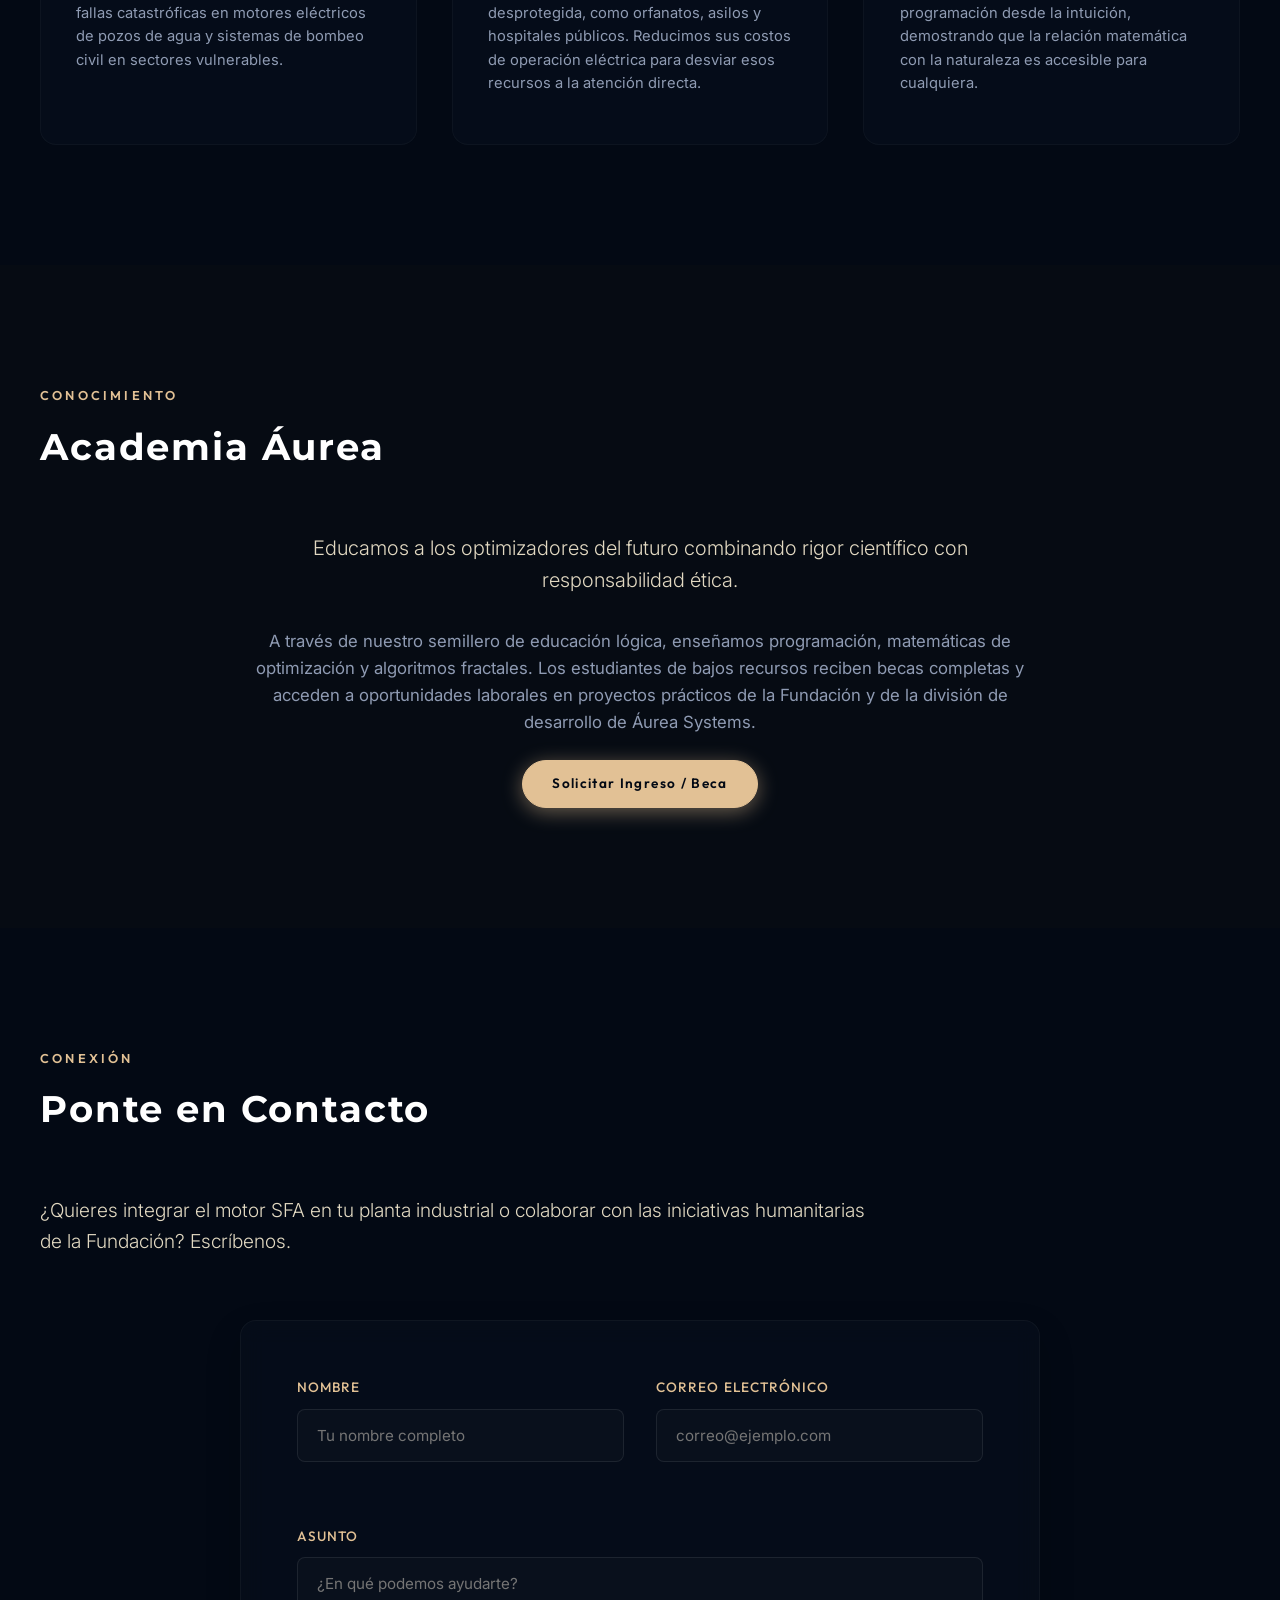
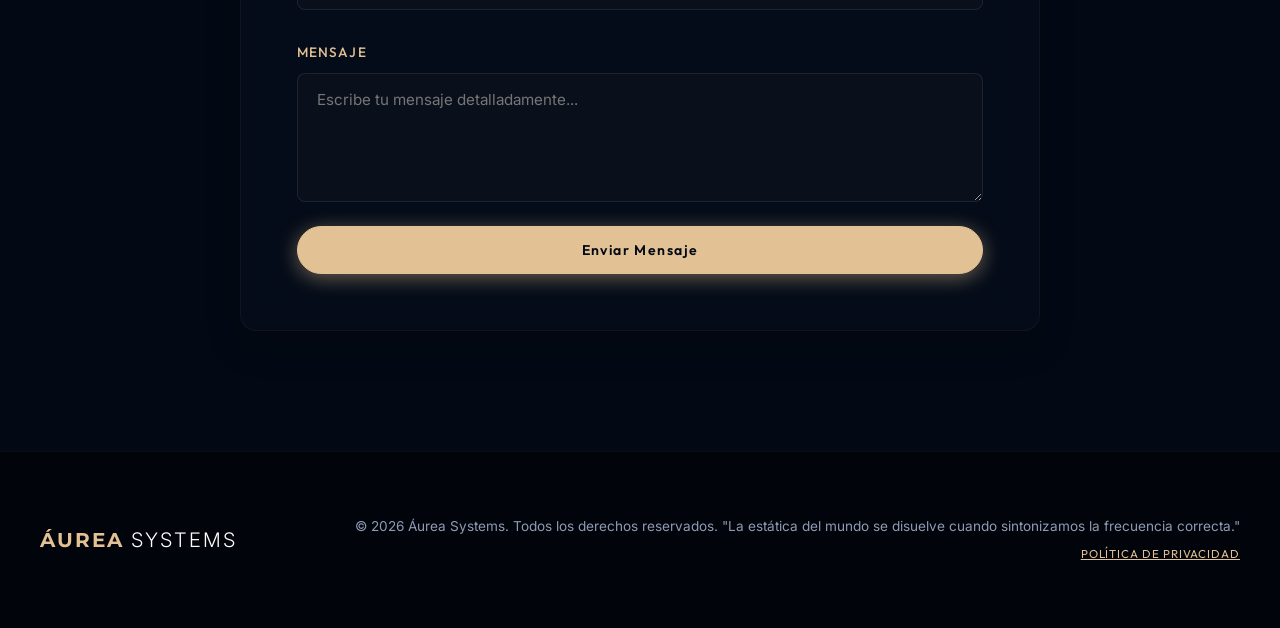
==== commit 51fb7031: "Fix nameLower variable scope and bump query version to v=3.0.6" ====
--- a/index.html
+++ b/index.html
@@ -1414,6 +1414,6 @@
     </footer>
 
     <!-- Scripts -->
-    <script src="js/app.js?v=3.0.5"></script>
+    <script src="js/app.js?v=3.0.6"></script>
 </body>
 </html>
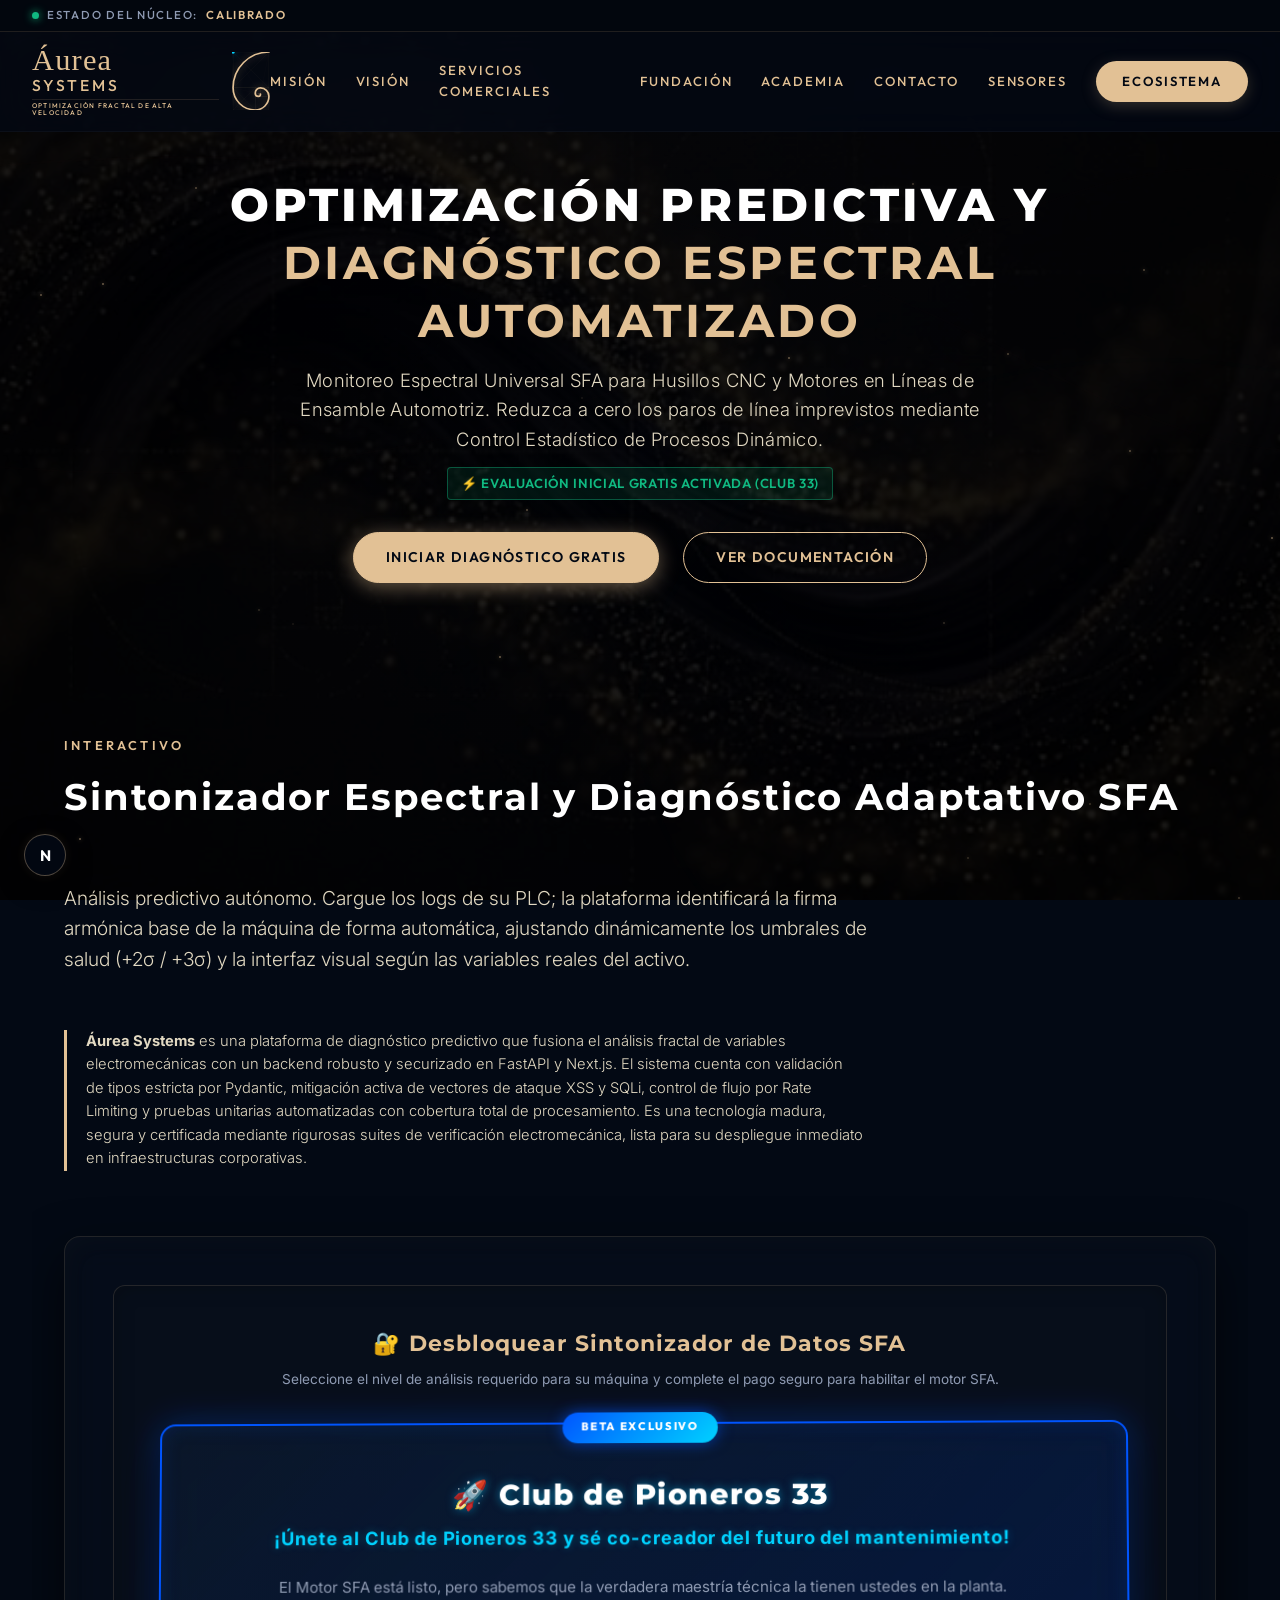
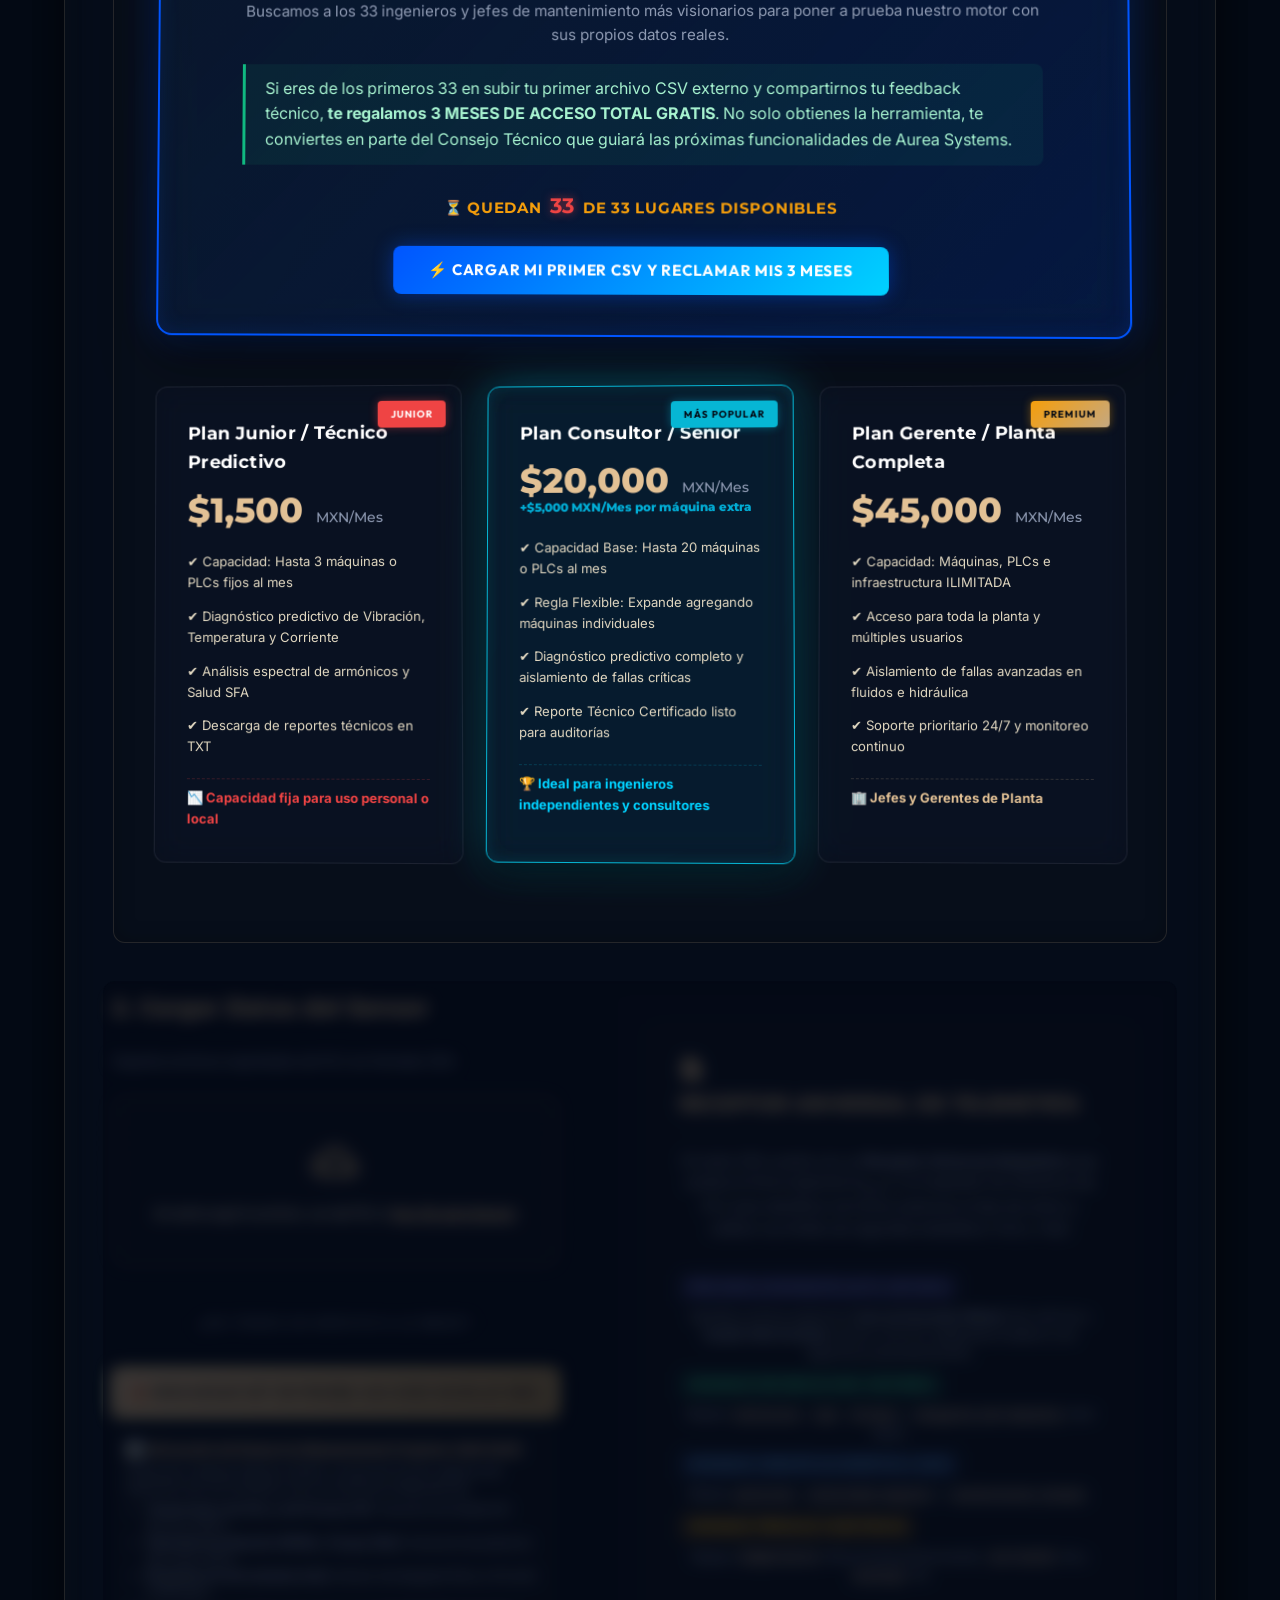
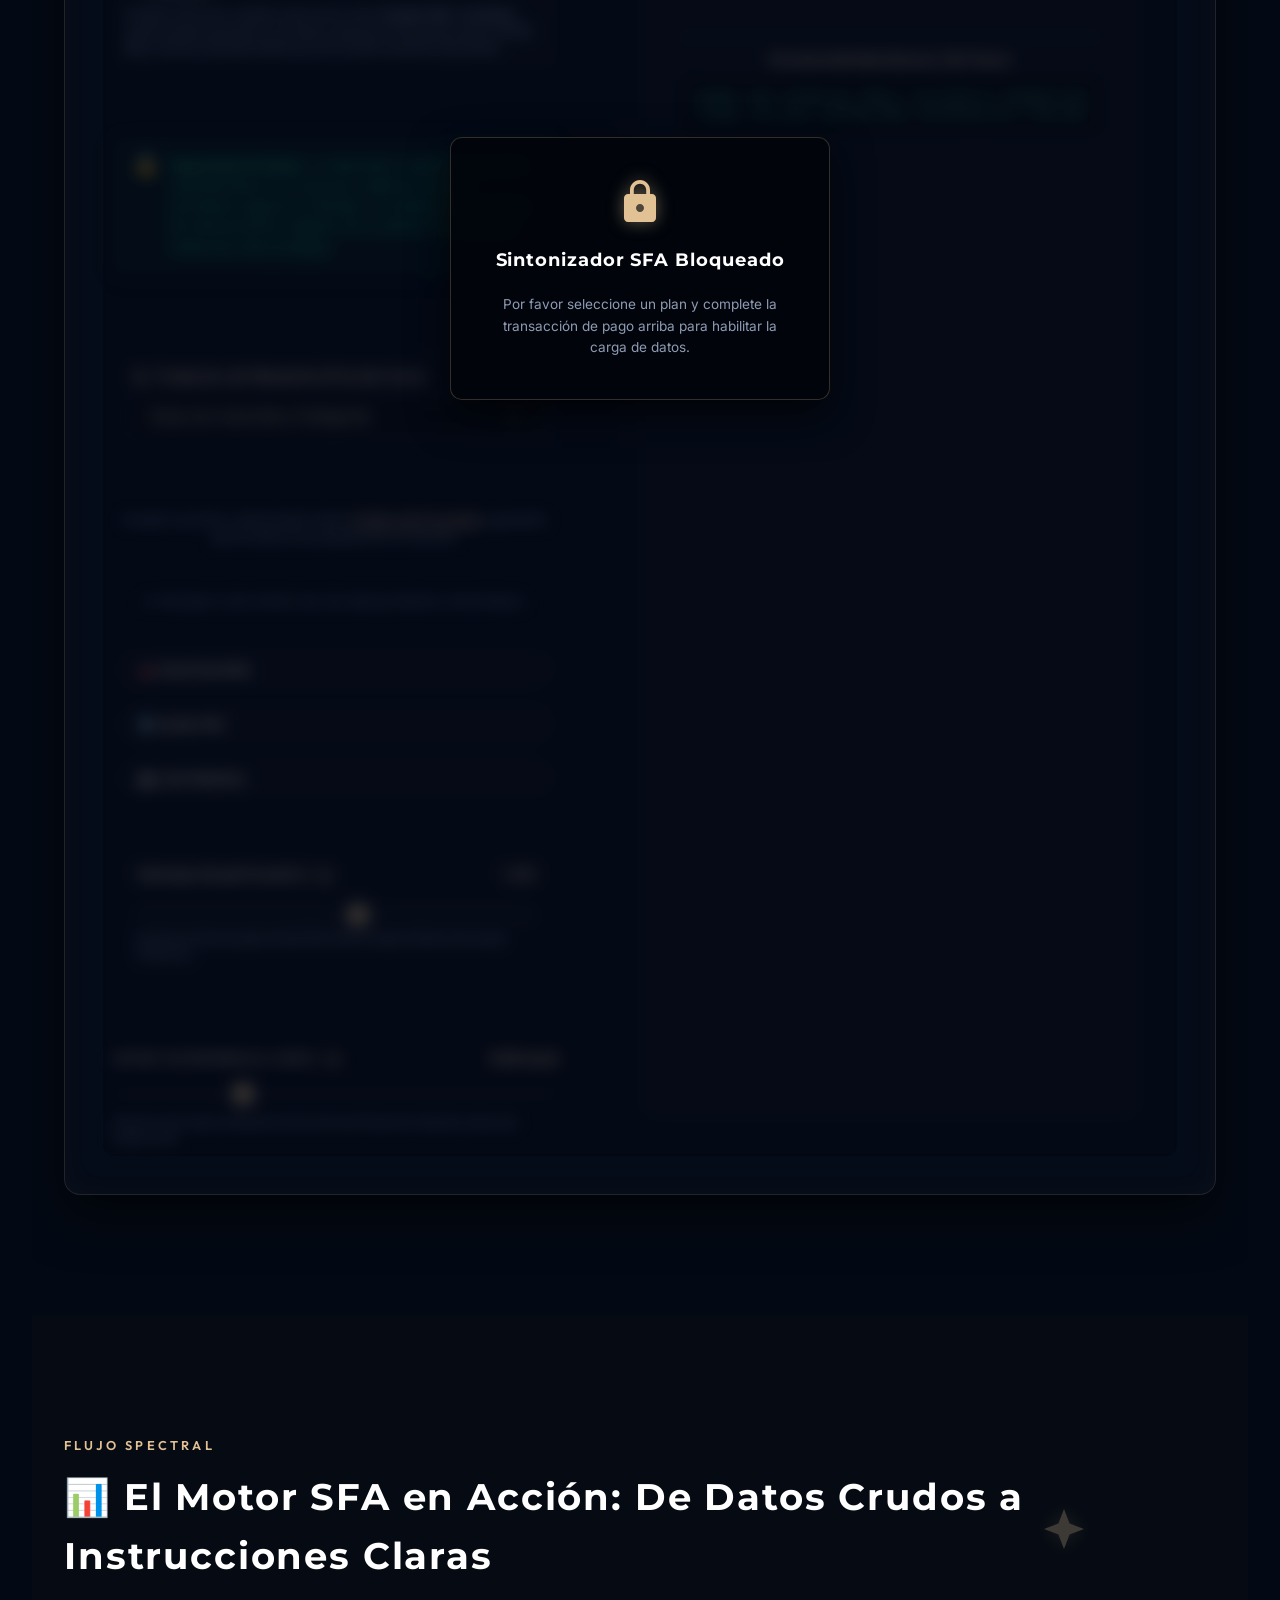
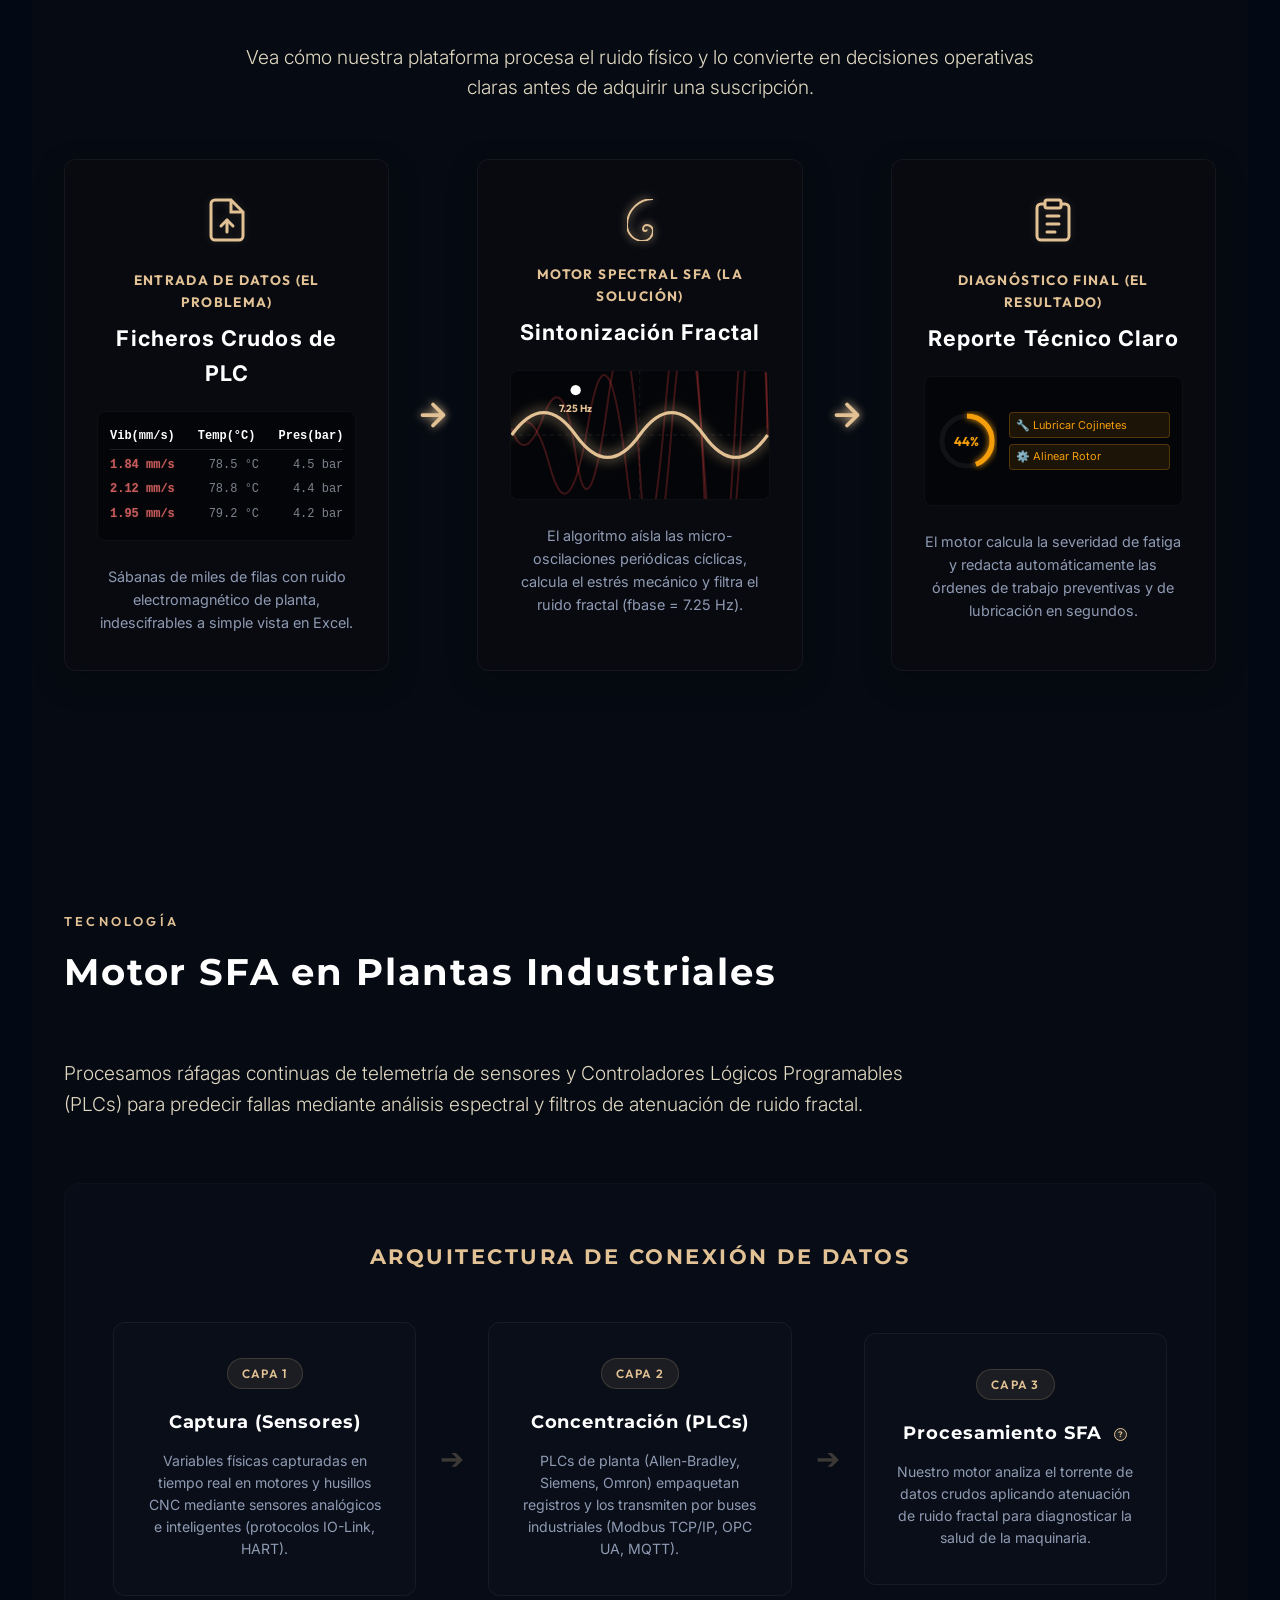
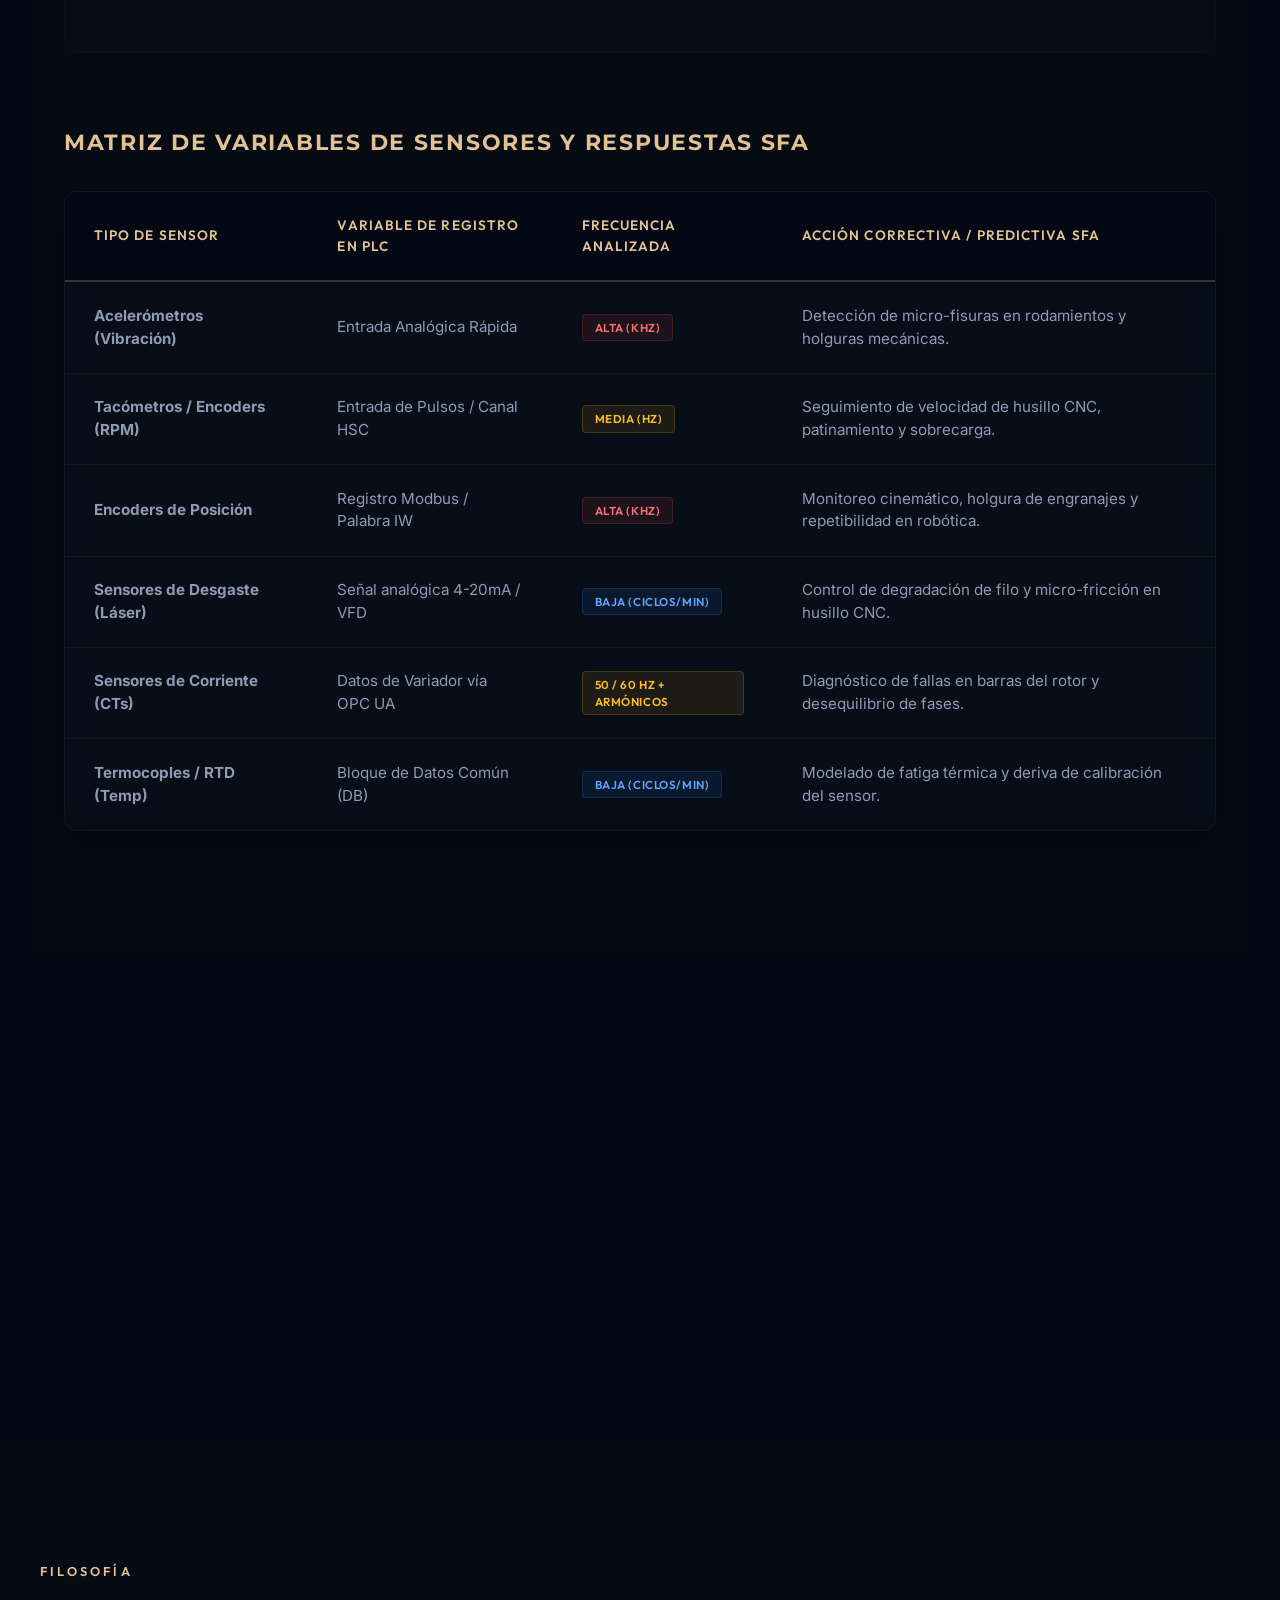
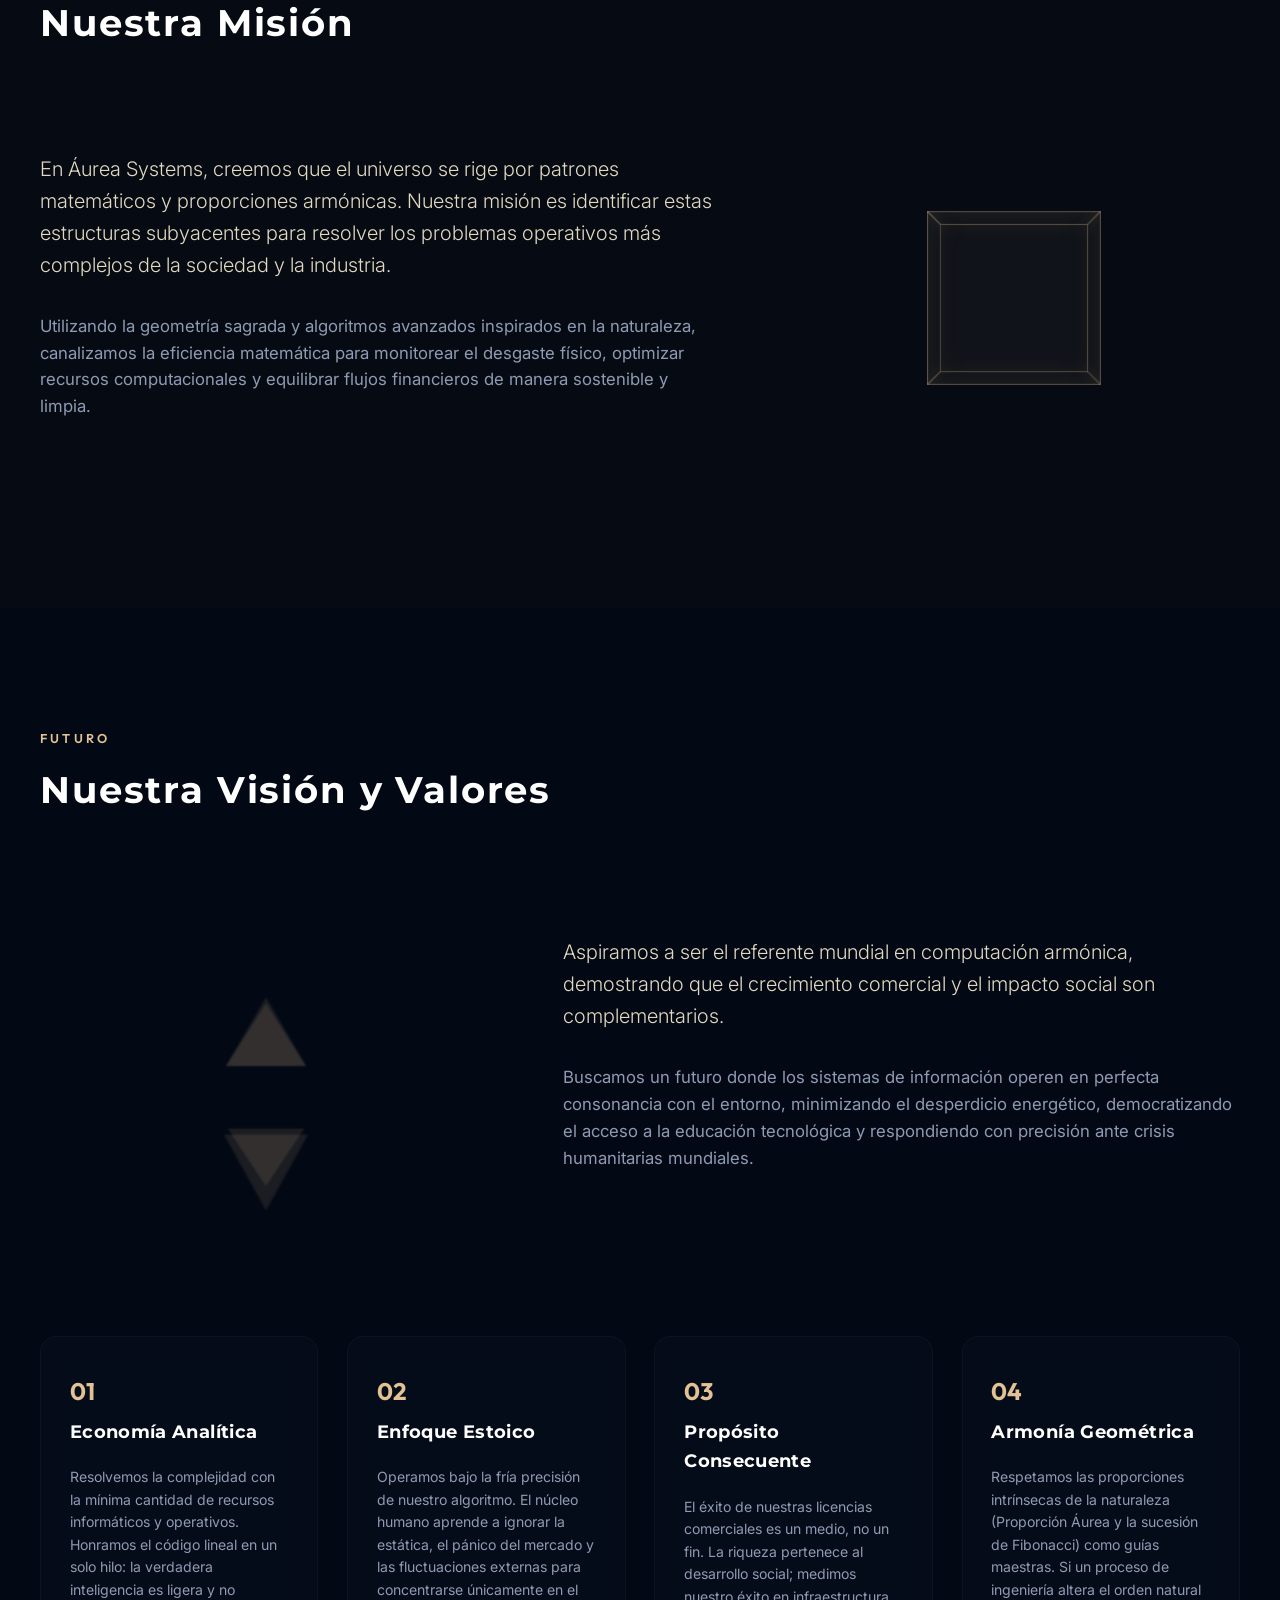
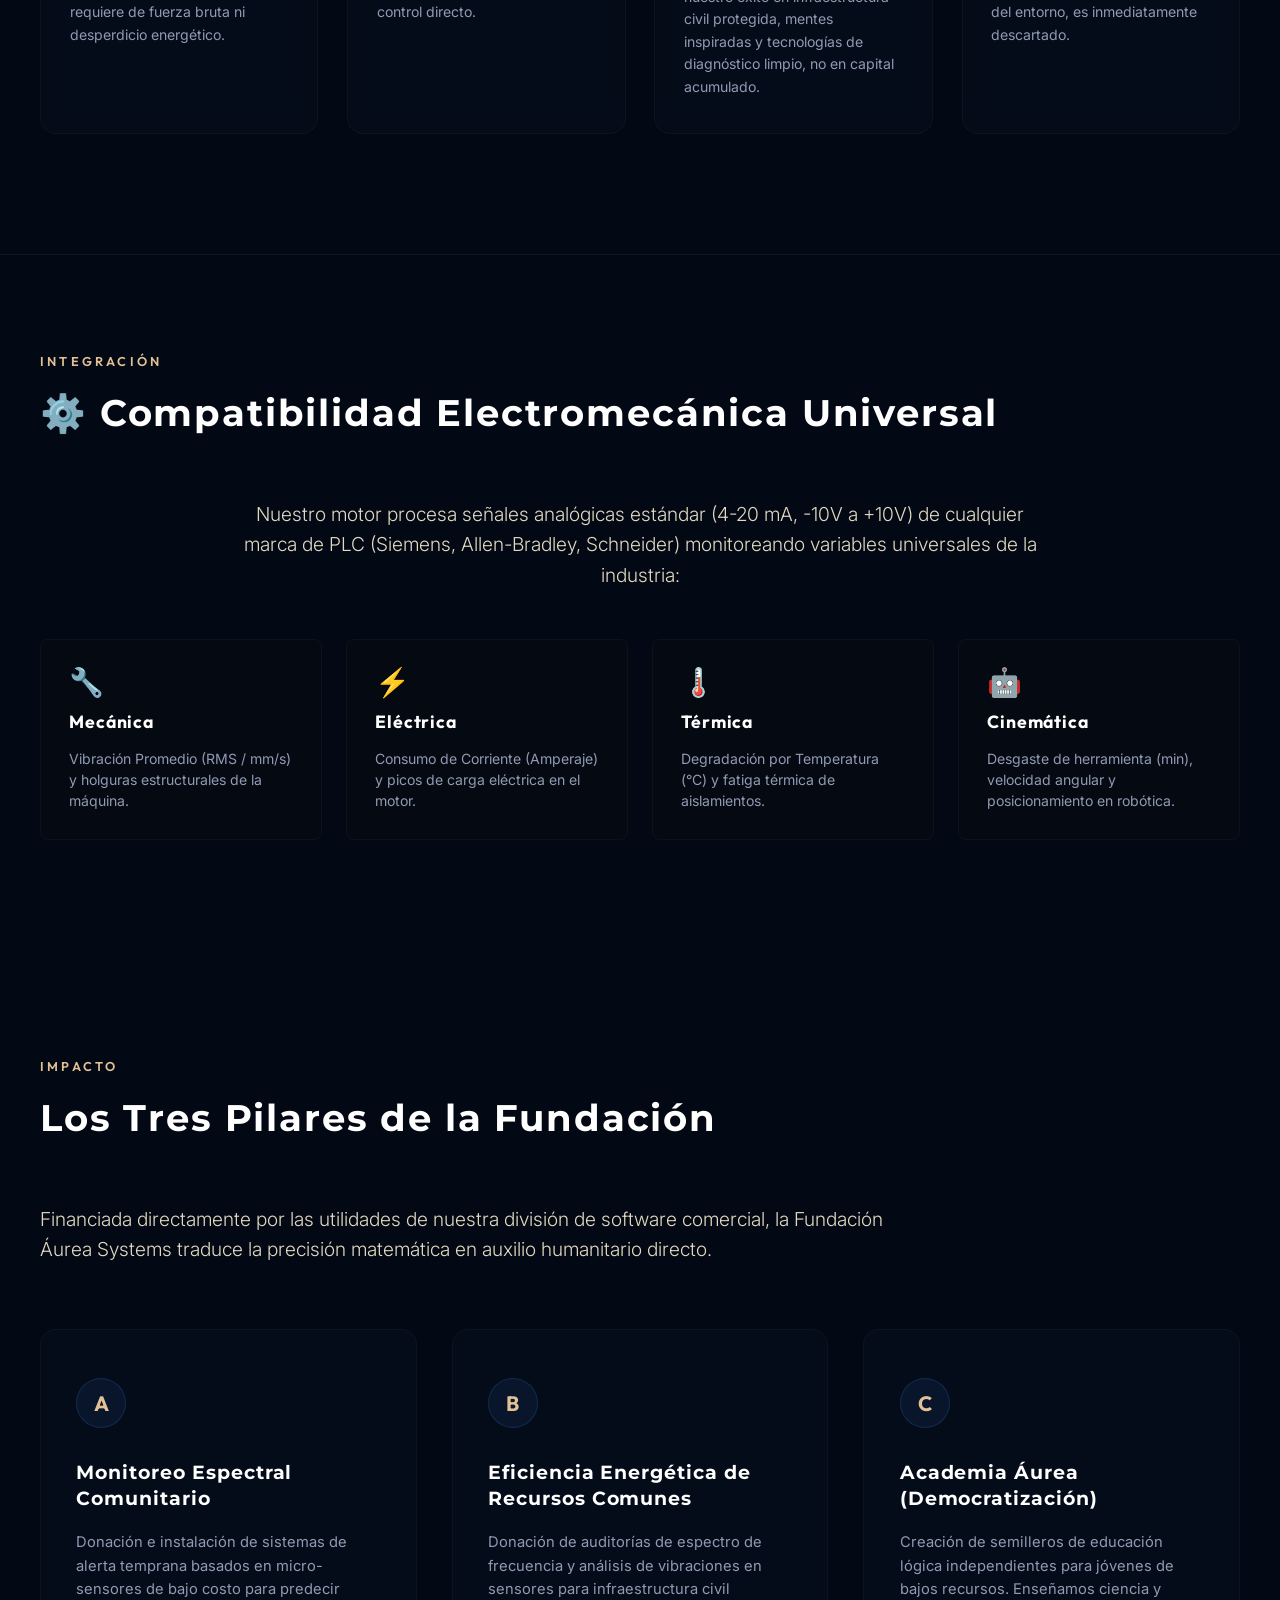
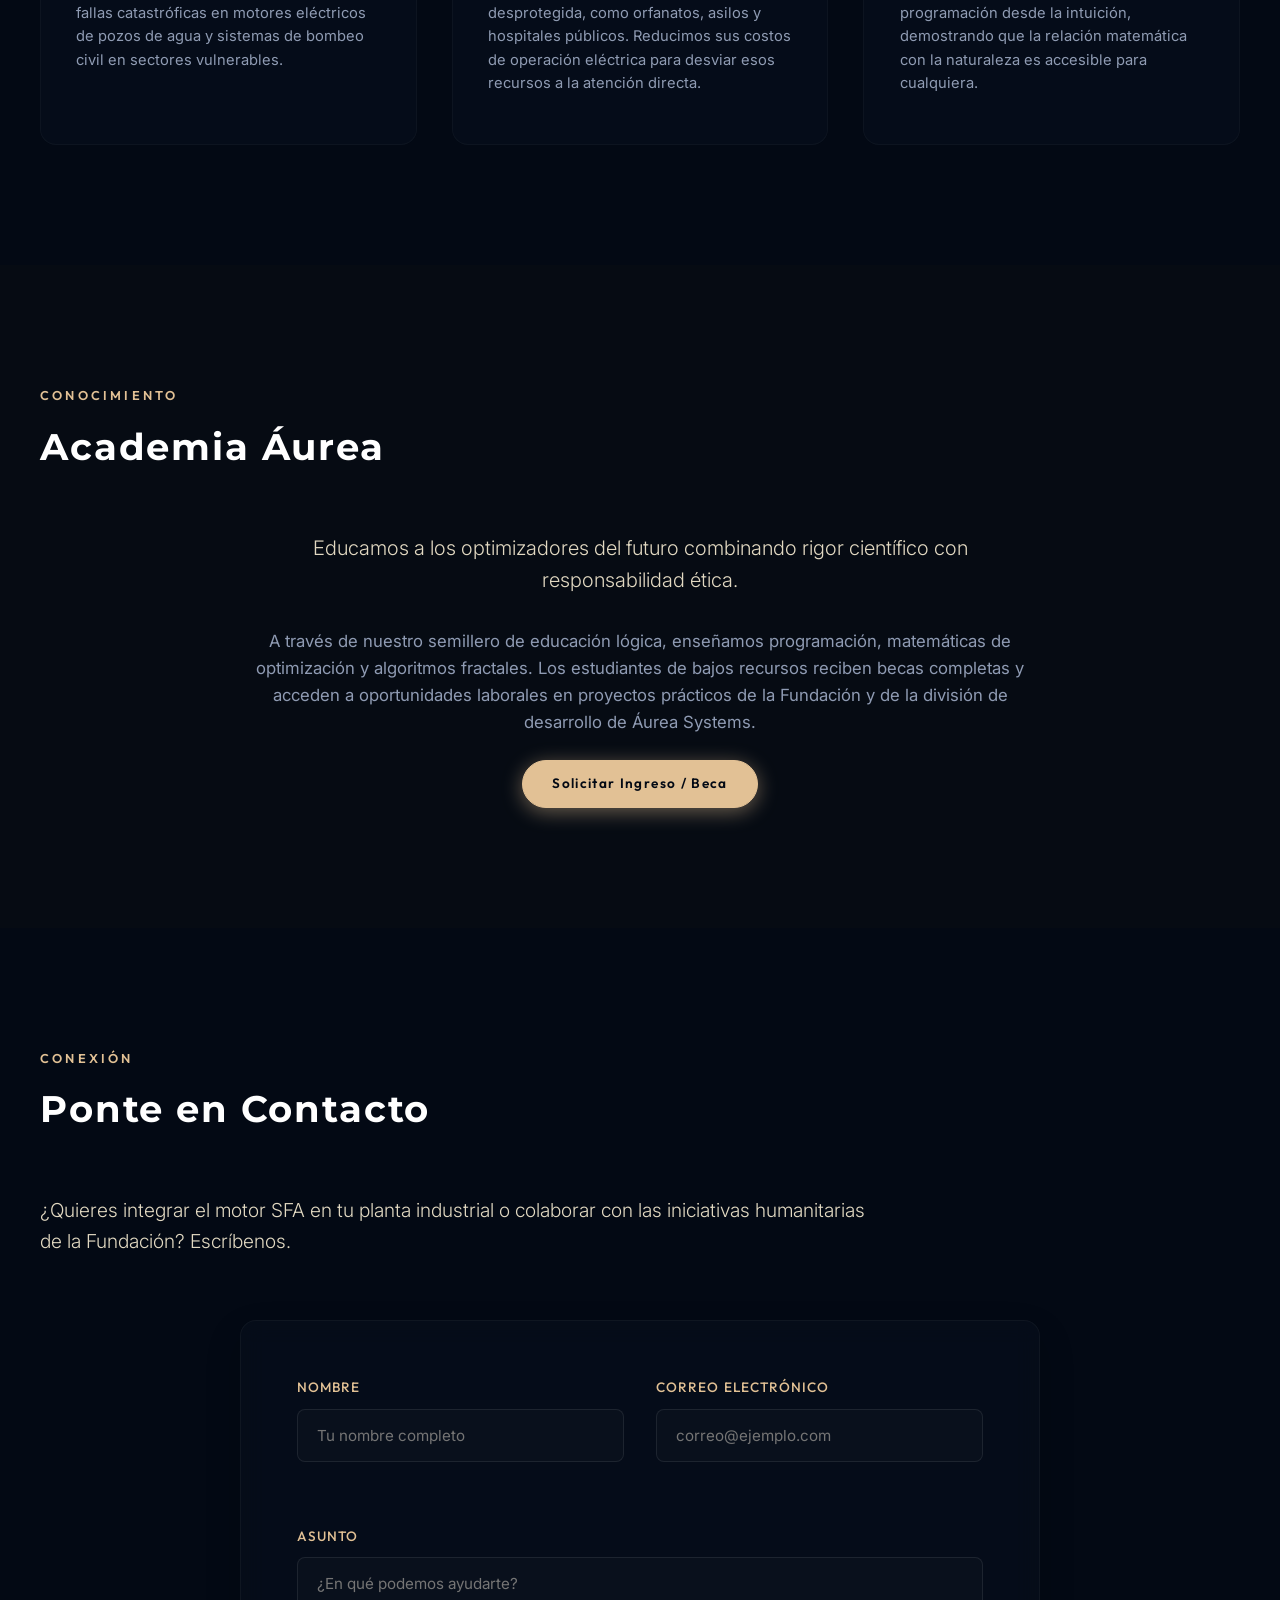
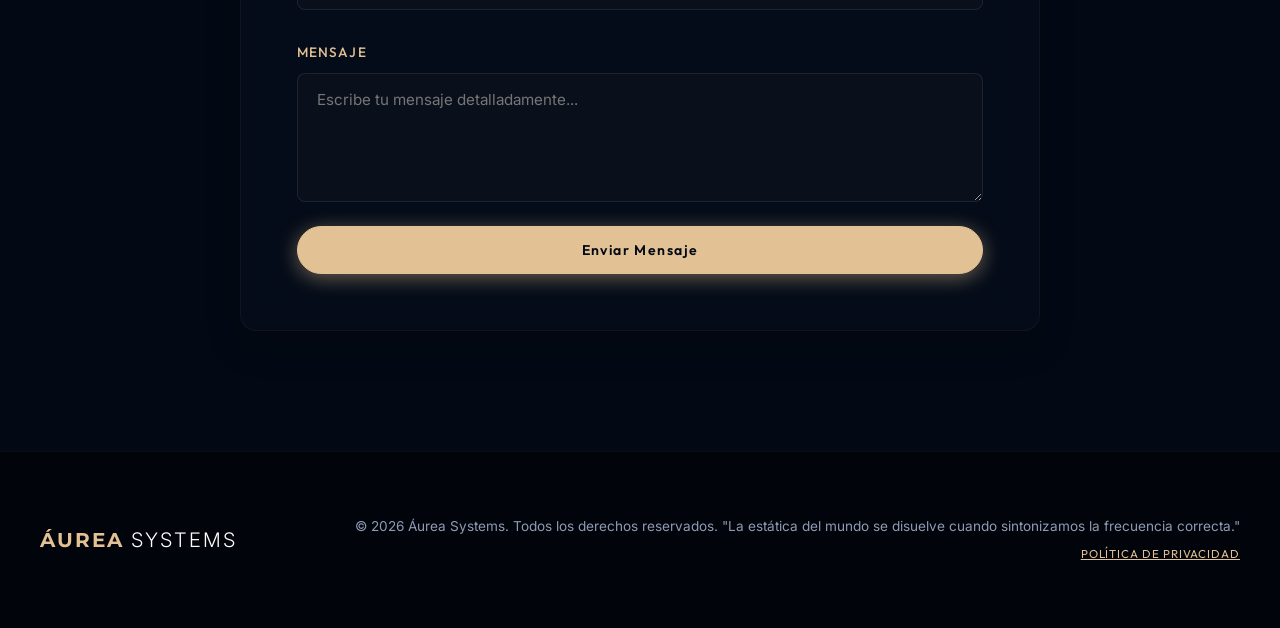
==== commit 7a842753: "Update diagnosis block 1, header variables counter, and current feedback generic templates for unive" ====
--- a/index.html
+++ b/index.html
@@ -1414,6 +1414,6 @@
     </footer>
 
     <!-- Scripts -->
-    <script src="js/app.js?v=3.0.6"></script>
+    <script src="js/app.js?v=3.0.7"></script>
 </body>
 </html>
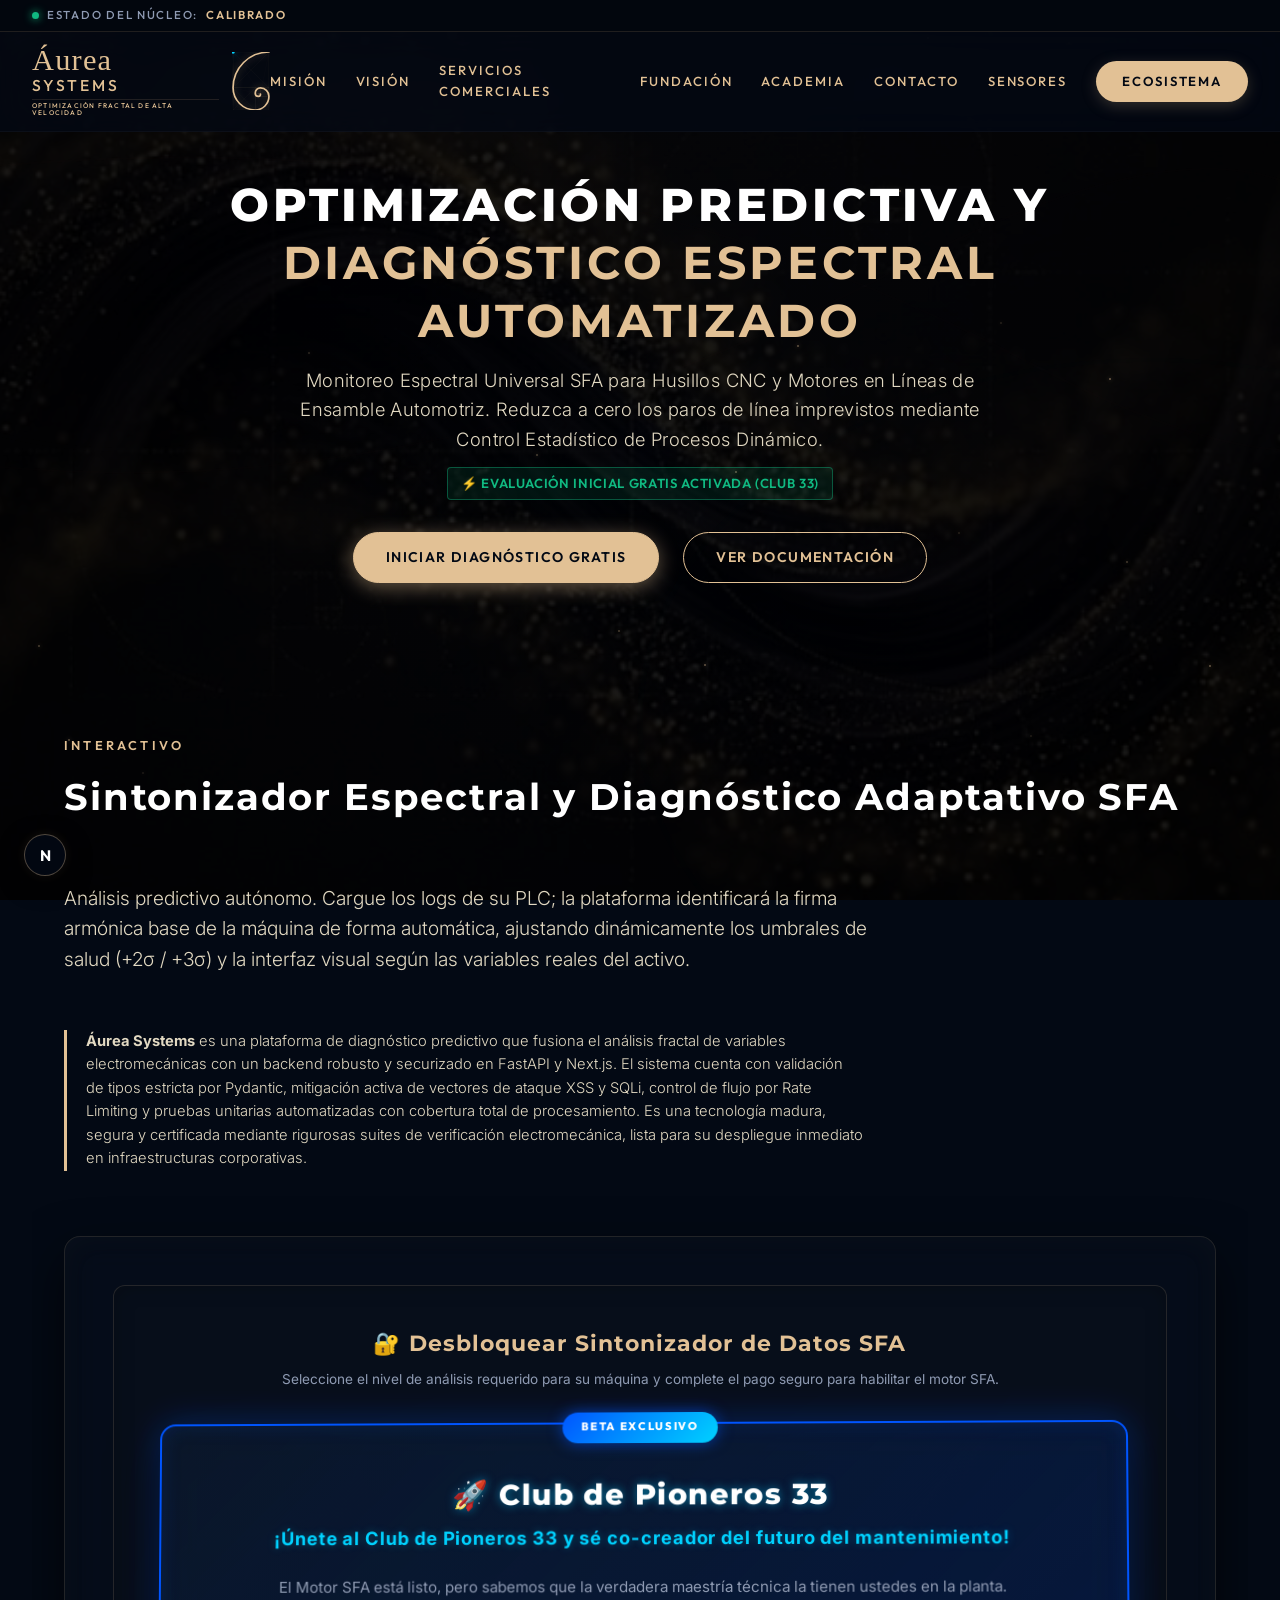
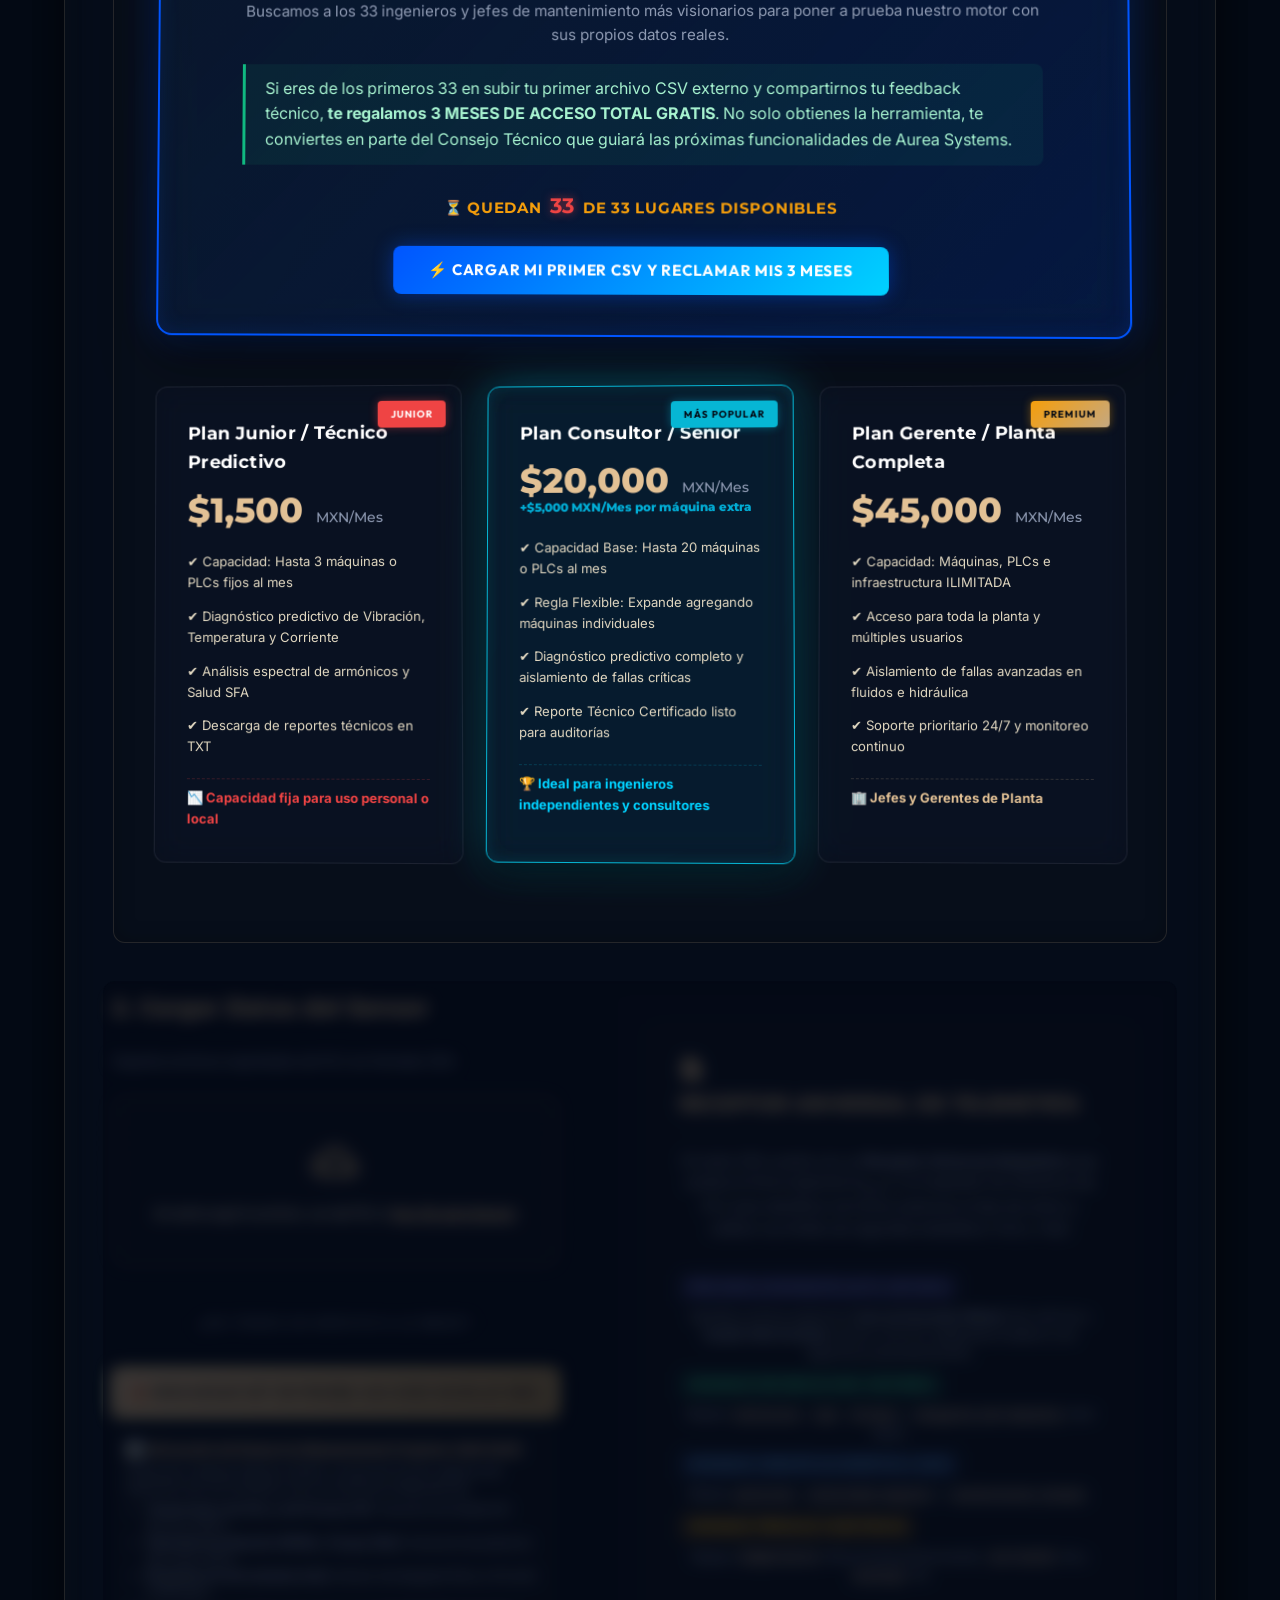
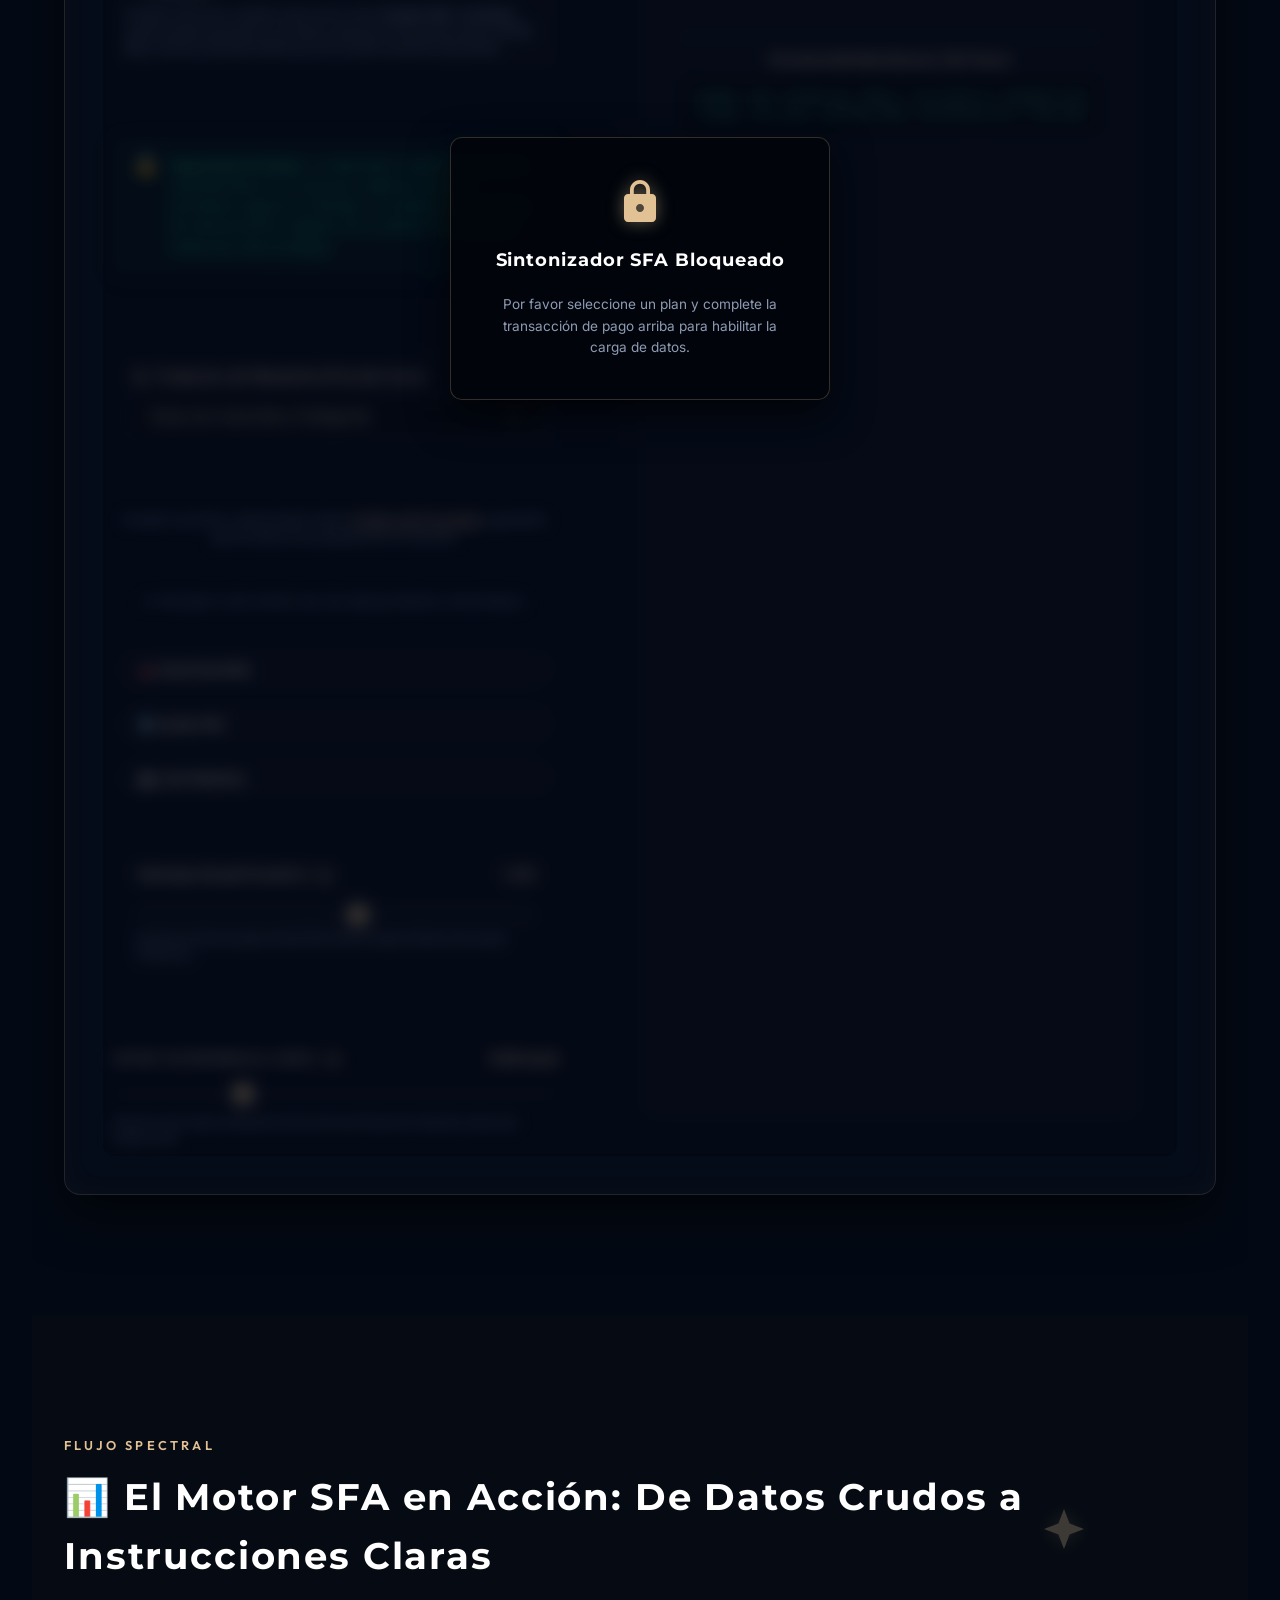
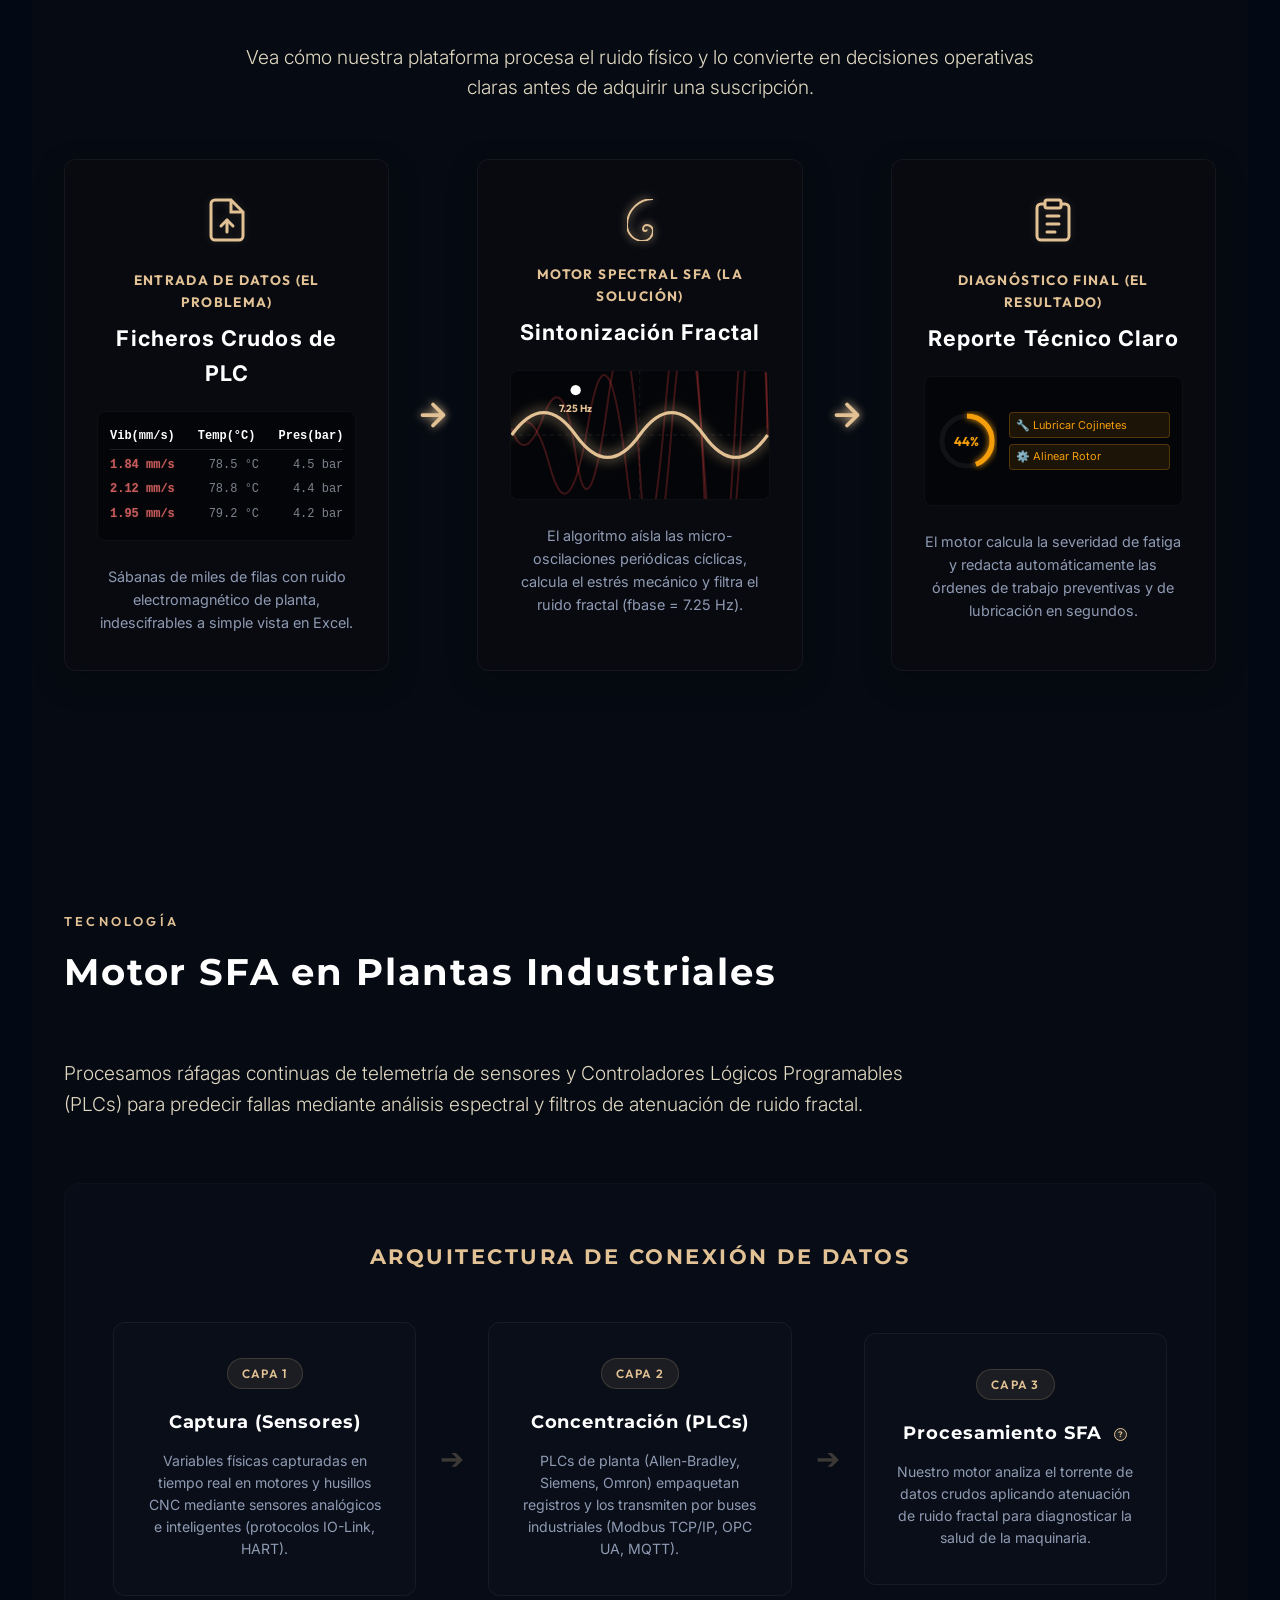
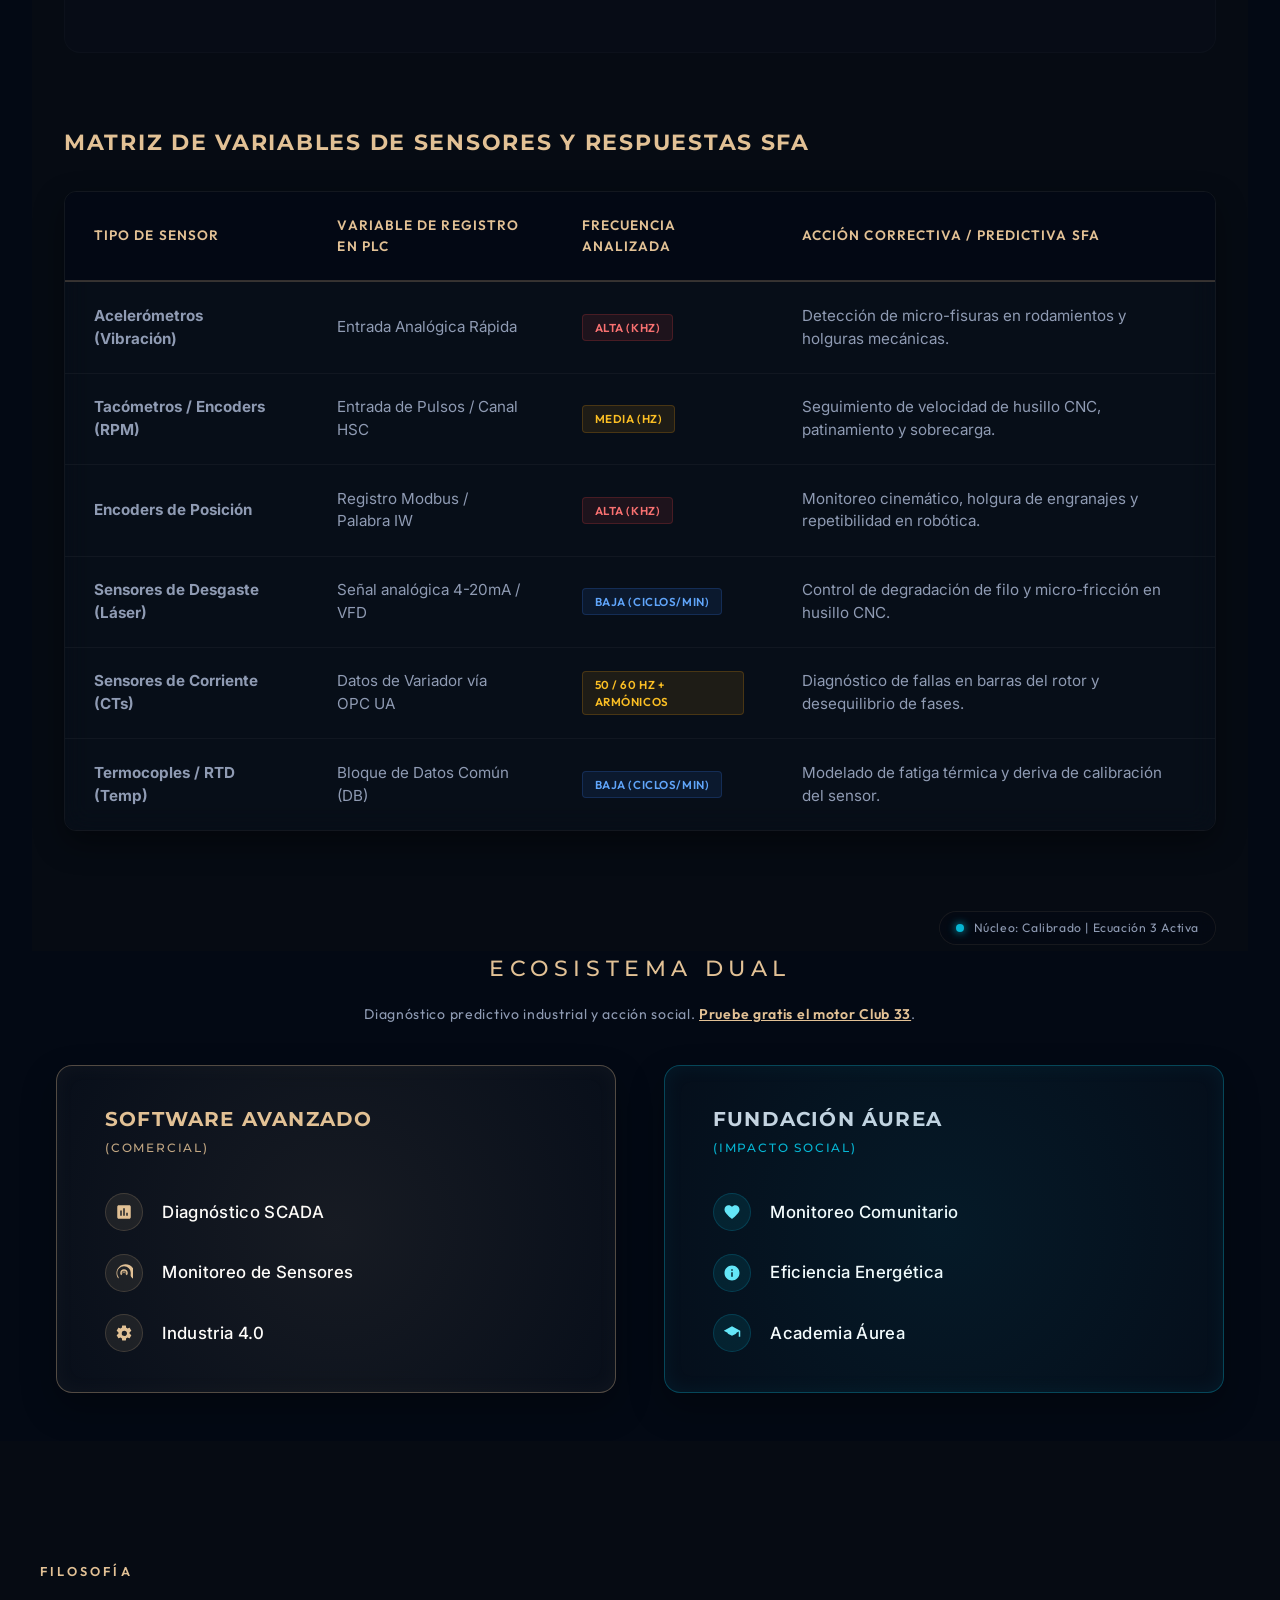
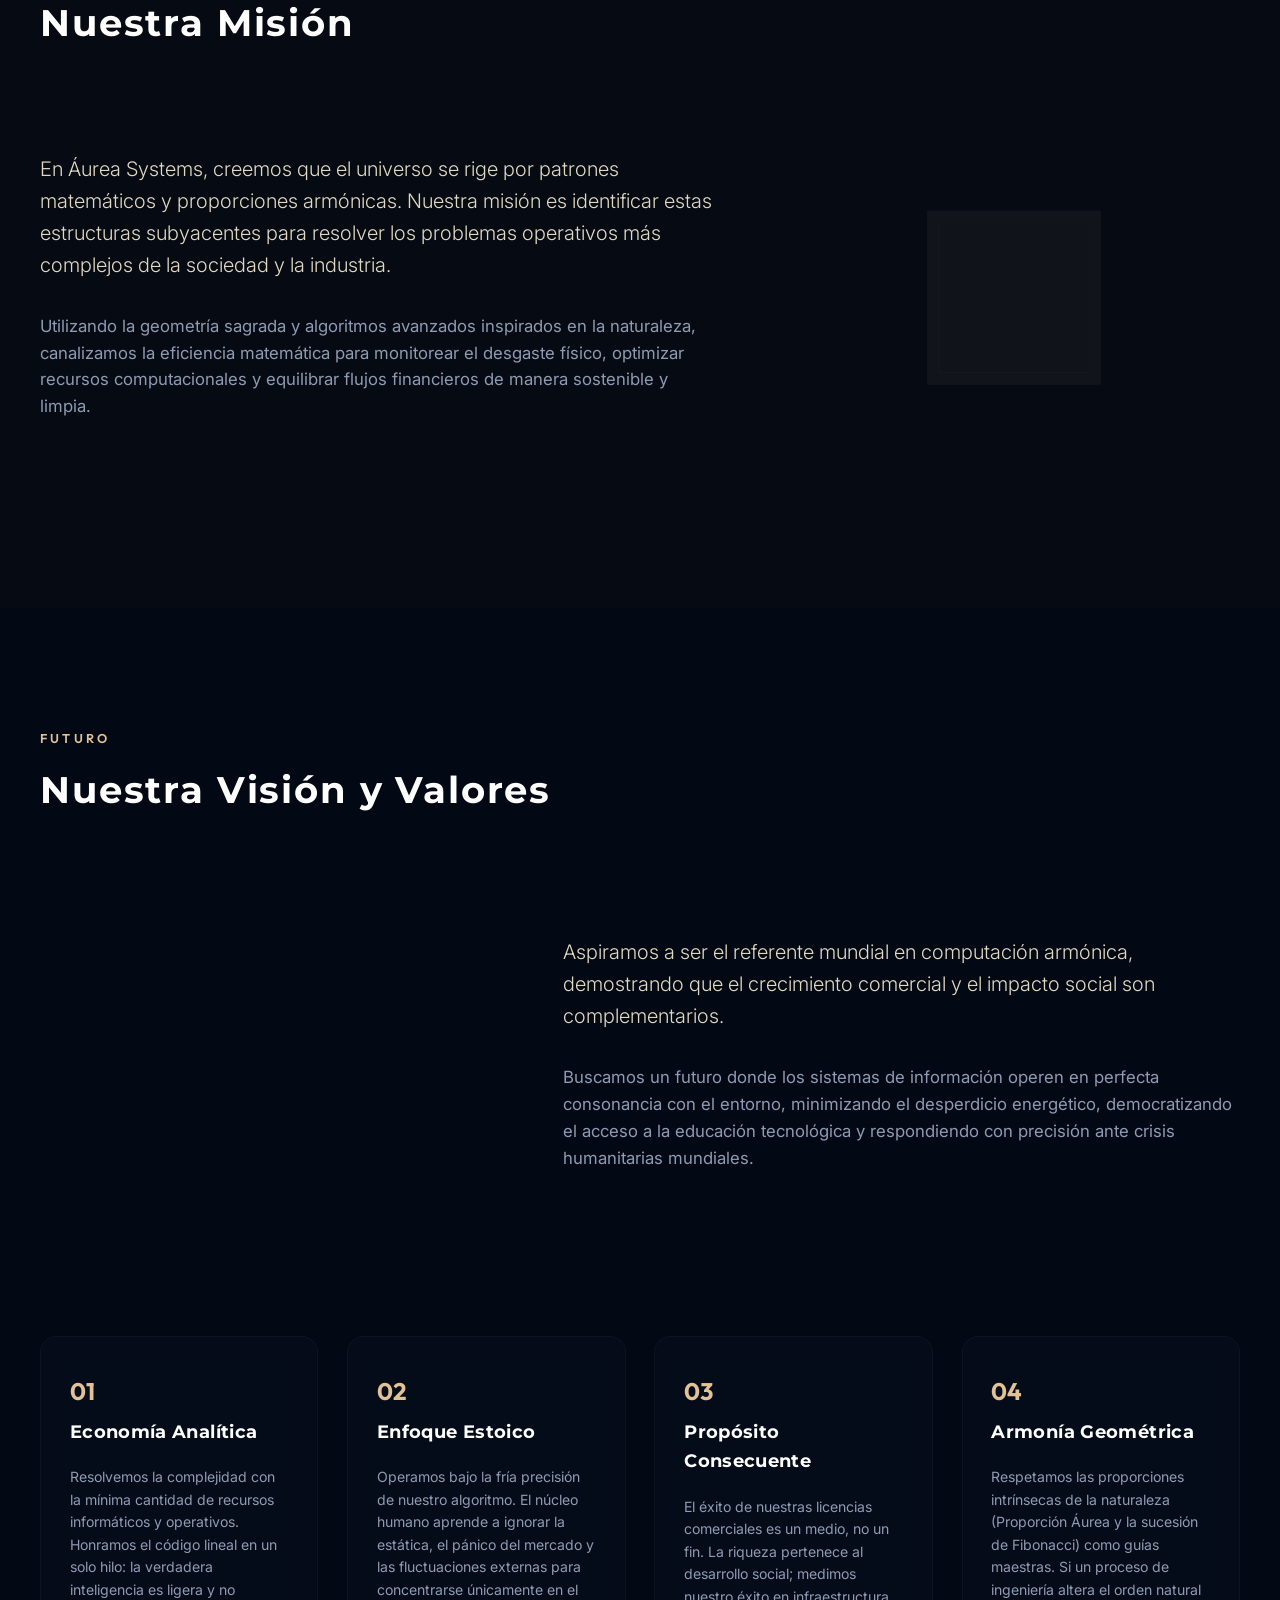
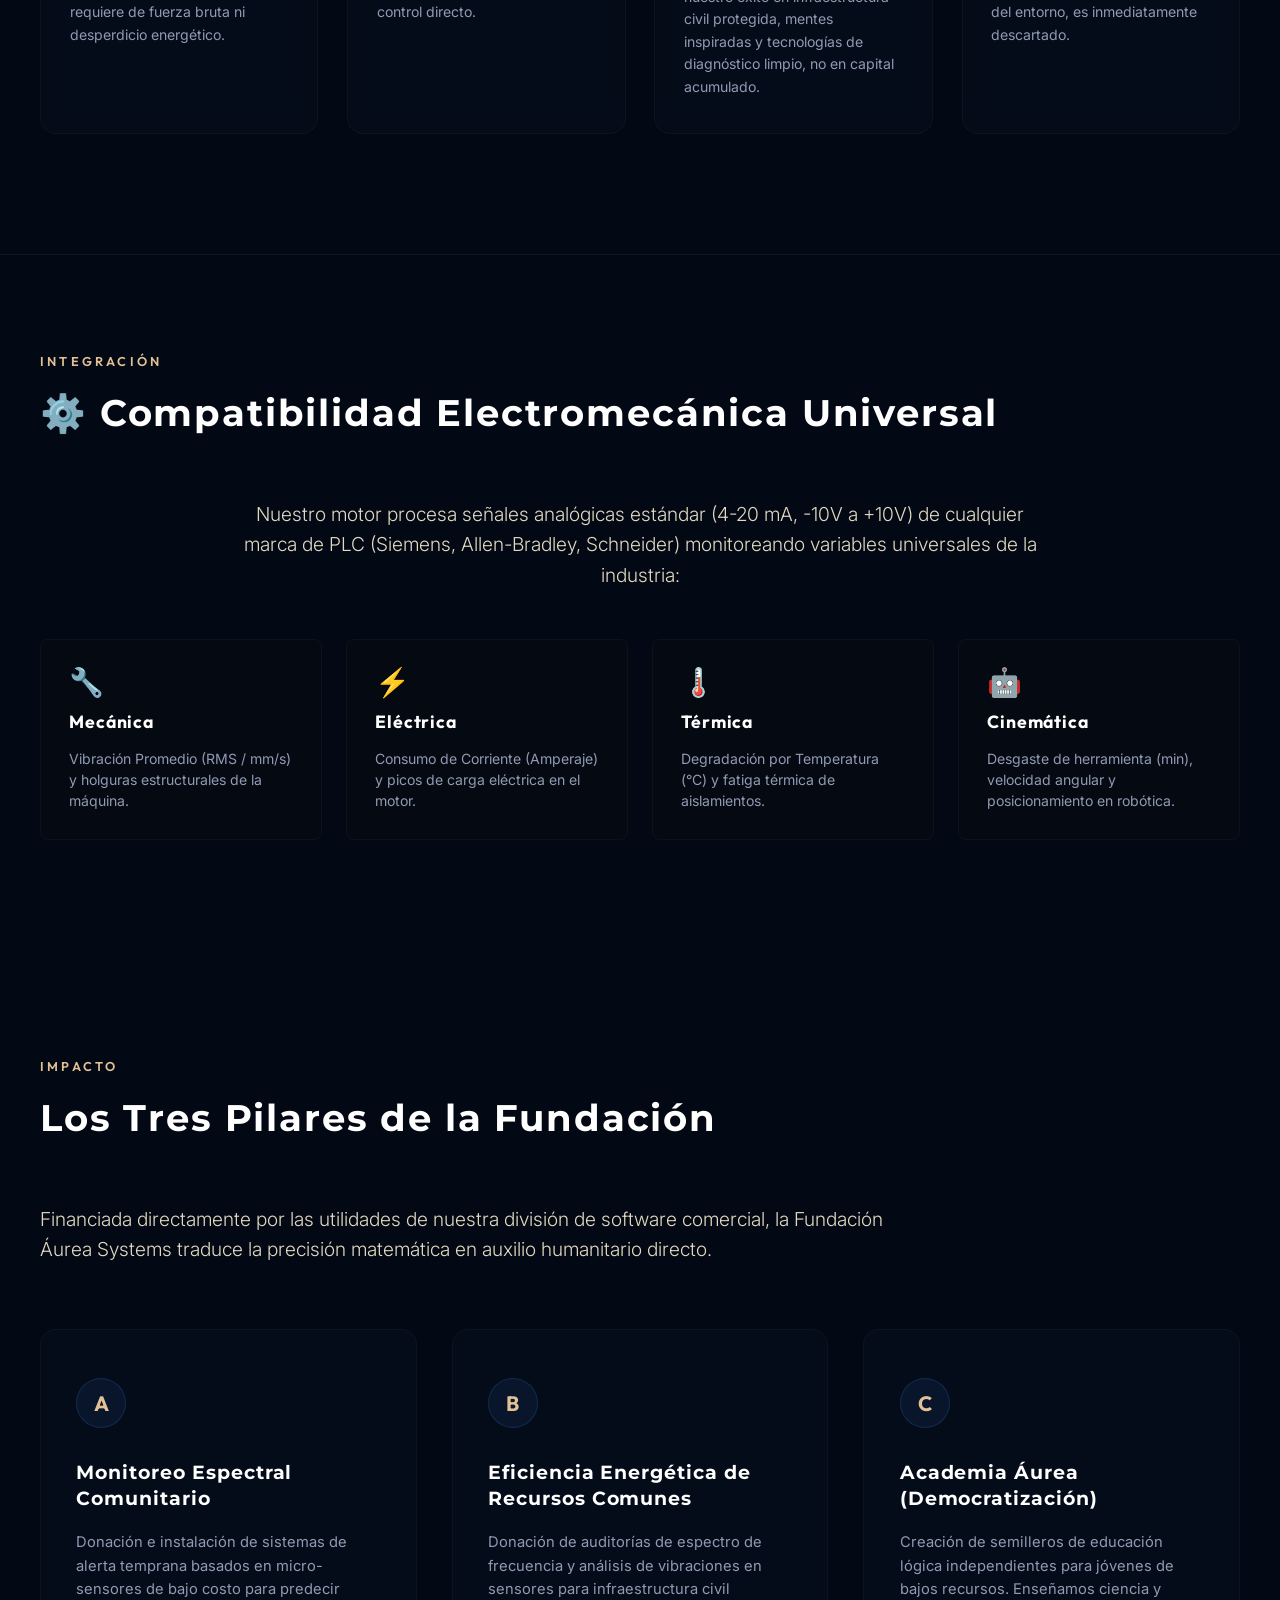
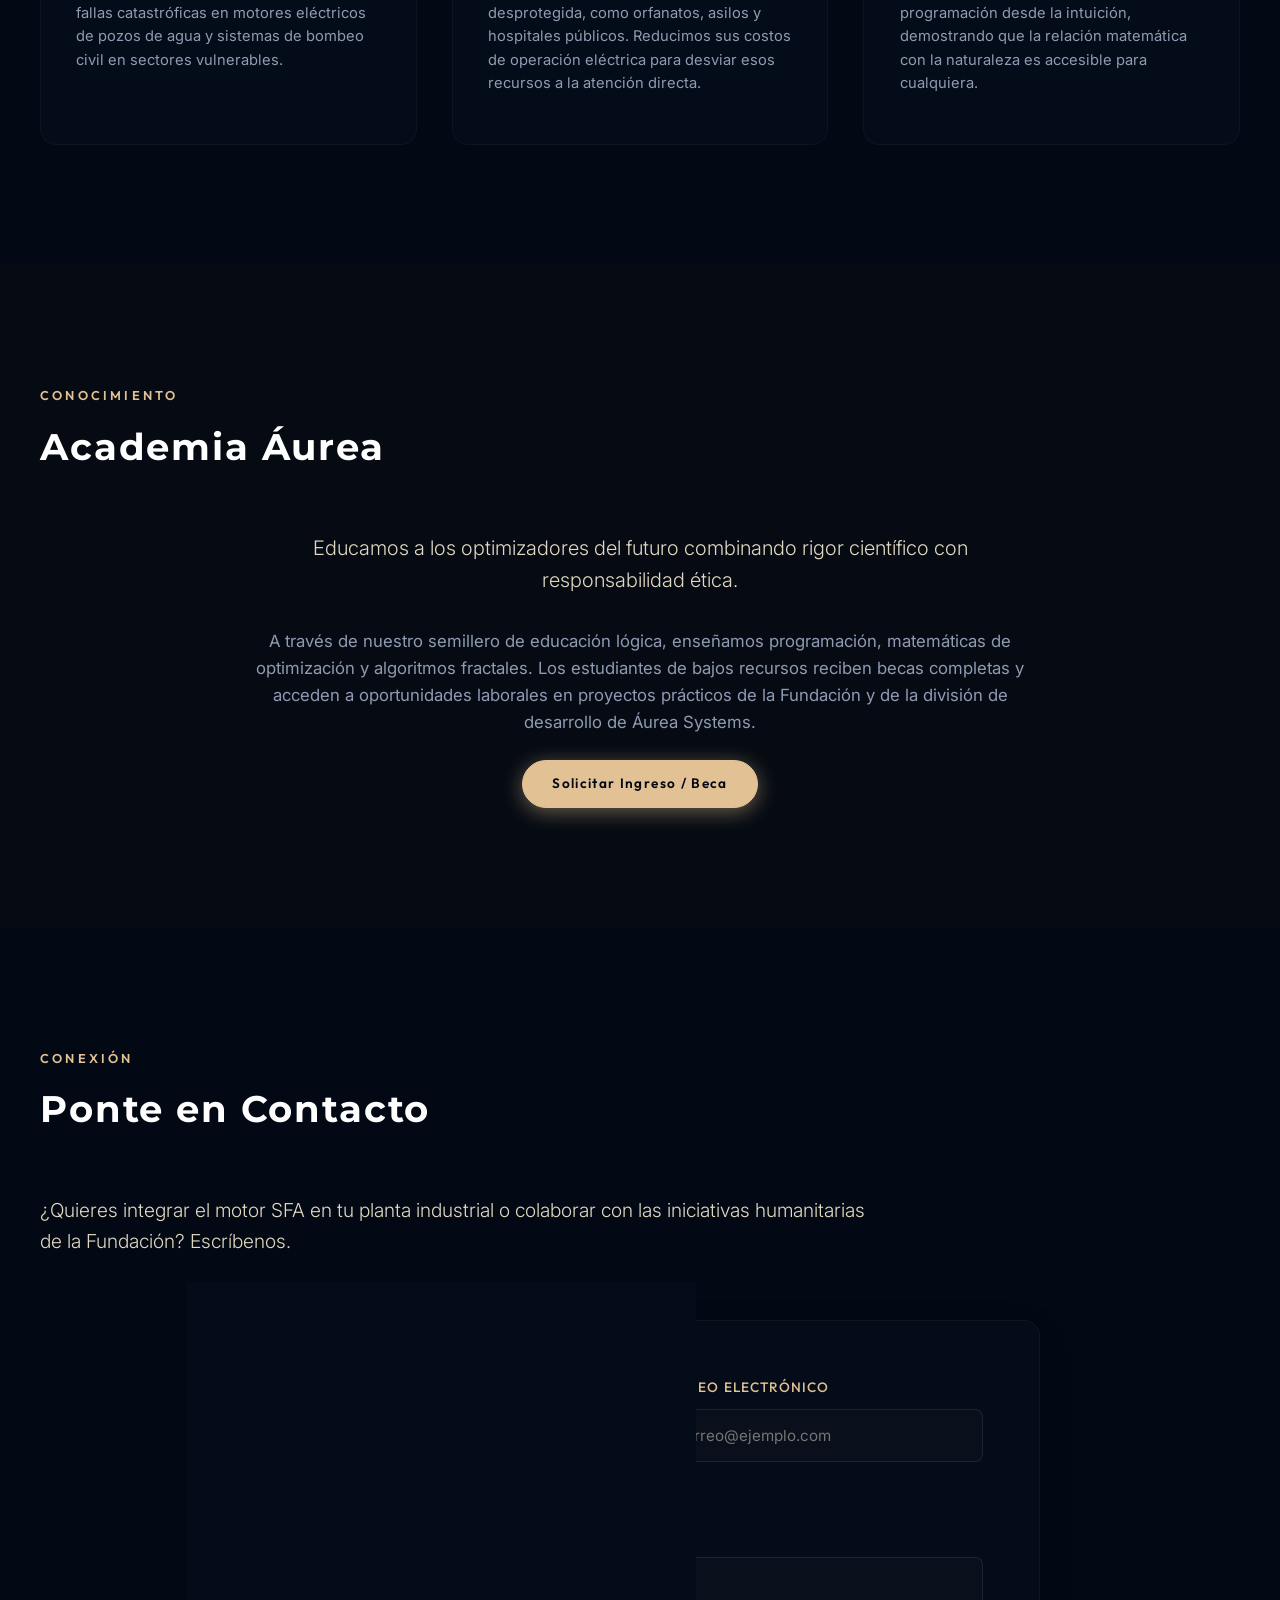
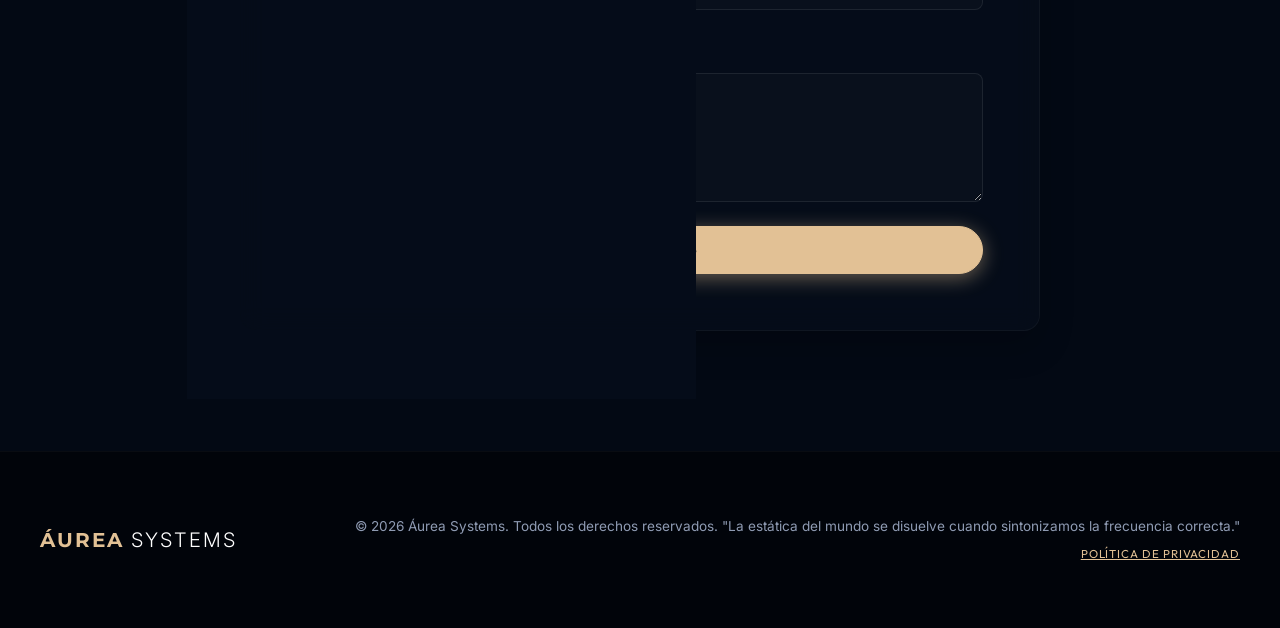
==== commit 5d8cb178: "Ignore third-party CORS Script errors and bump version query to v=3.0.8" ====
--- a/index.html
+++ b/index.html
@@ -4,6 +4,11 @@
     <meta charset="UTF-8">
     <script>
         window.onerror = function(message, source, lineno, colno, error) {
+            // Ignorar errores genéricos de scripts de terceros (cross-origin Script error) o bloqueos de Adblockers
+            if (message === 'Script error.' || lineno === 0 || !source) {
+                console.warn('Ignorando error de script externo (CORS / Adblocker):', message);
+                return true; // Evita que se propague y se muestre en consola como unhandled
+            }
             const errorMsg = `[ERROR GLOBAL JS] ${message} en ${source}:${lineno}:${colno}`;
             console.error(errorMsg, error);
             const showBanner = () => {
@@ -30,6 +35,12 @@
             return false;
         };
         window.onunhandledrejection = function(event) {
+            const reasonStr = String(event.reason || '');
+            // Ignorar promesas rechazadas por adblockers o scripts externos (como PayPal)
+            if (reasonStr.includes('paypal') || reasonStr.includes('Script error') || reasonStr.includes('Failed to fetch') || reasonStr.includes('NetworkError')) {
+                console.warn('Ignorando rechazo de promesa externa (PayPal/Network):', event.reason);
+                return;
+            }
             const errorMsg = `[PROMISE REJECTION] ${event.reason}`;
             console.error(errorMsg);
             const showBanner = () => {
@@ -1414,6 +1425,6 @@
     </footer>
 
     <!-- Scripts -->
-    <script src="js/app.js?v=3.0.7"></script>
+    <script src="js/app.js?v=3.0.8"></script>
 </body>
 </html>
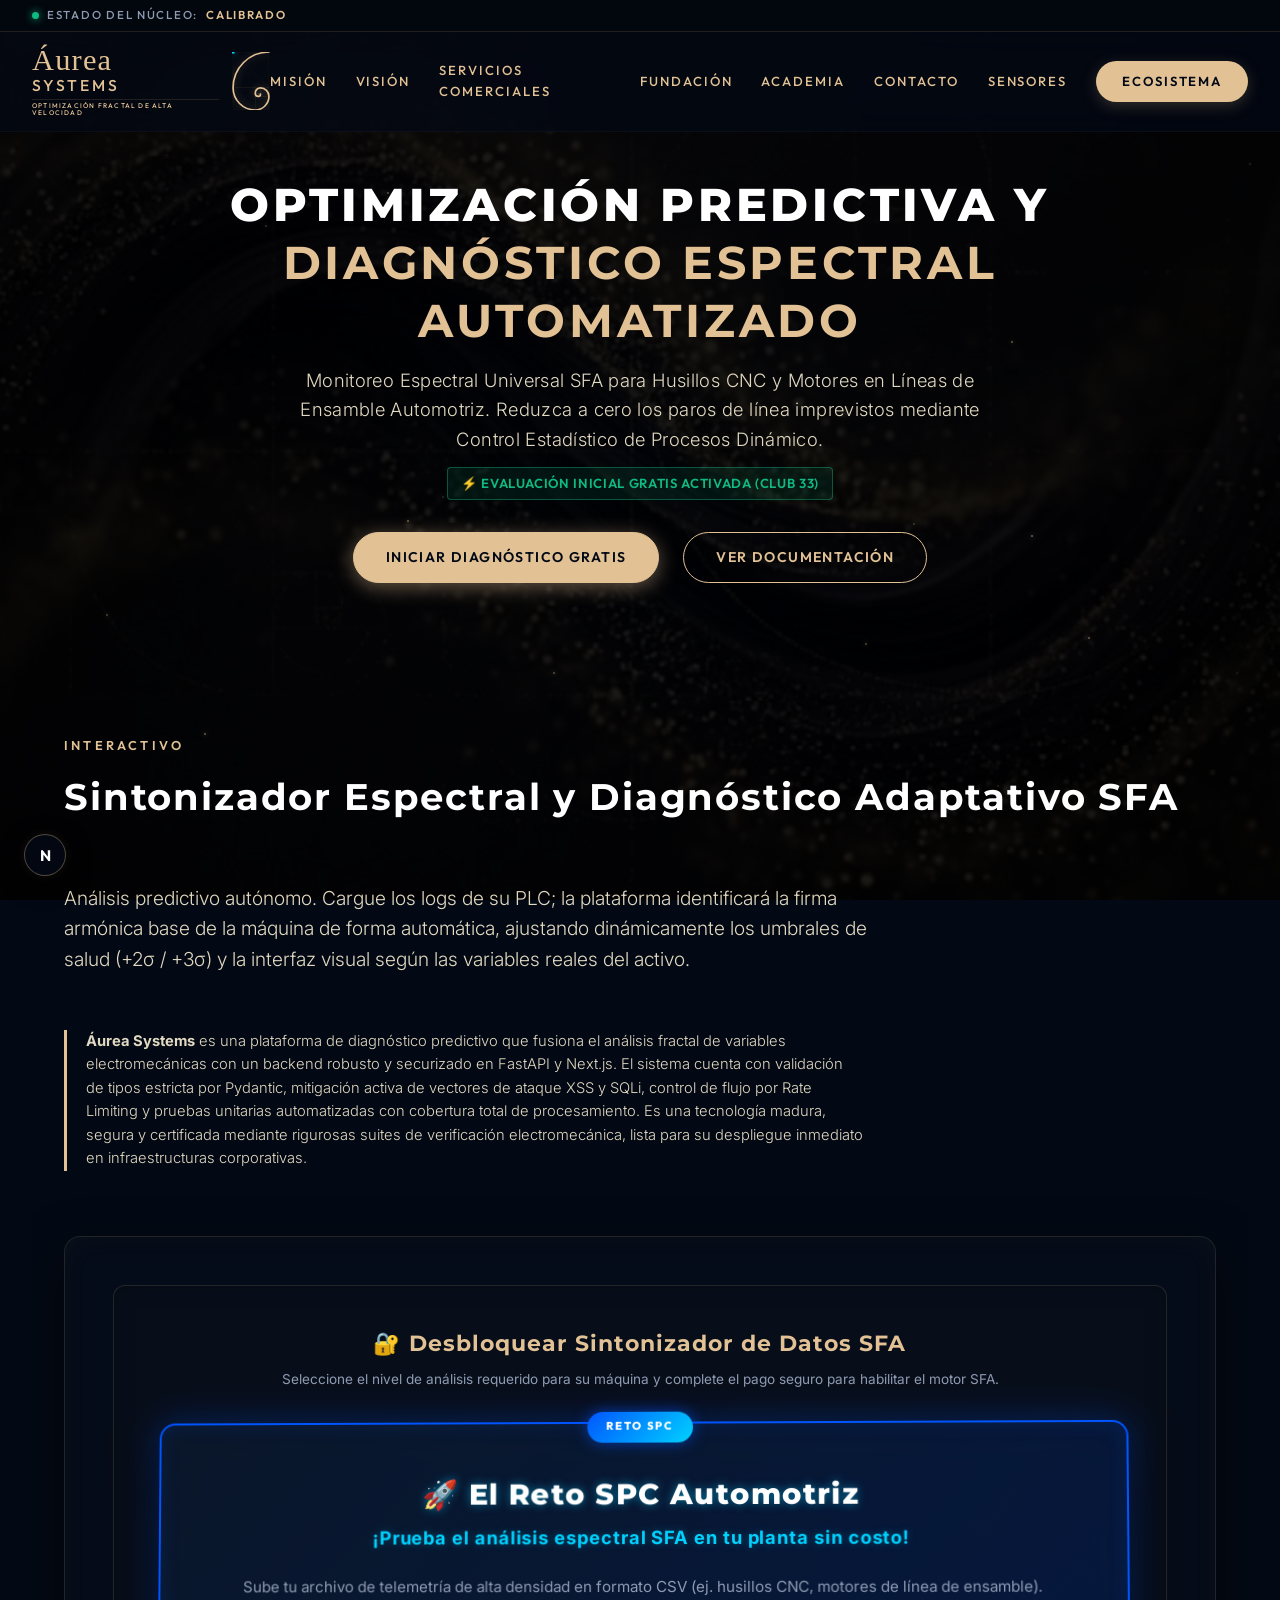
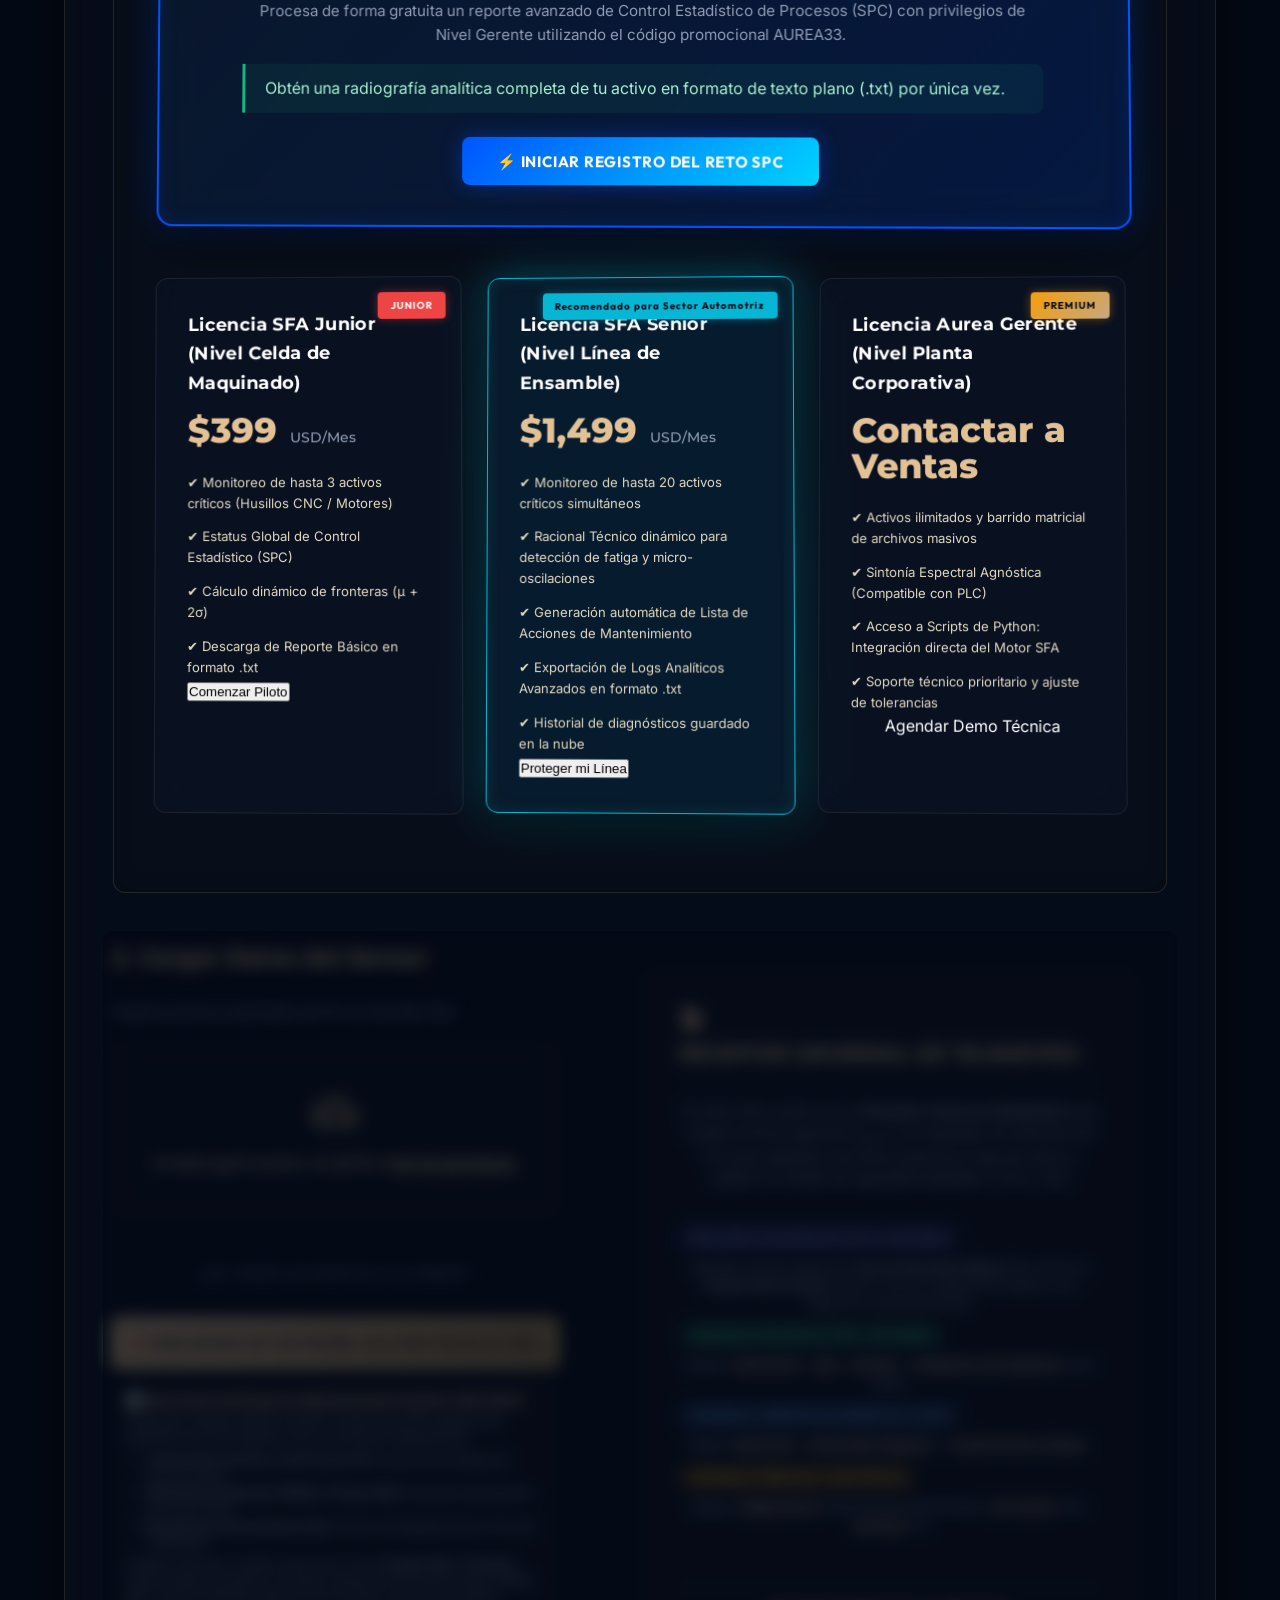
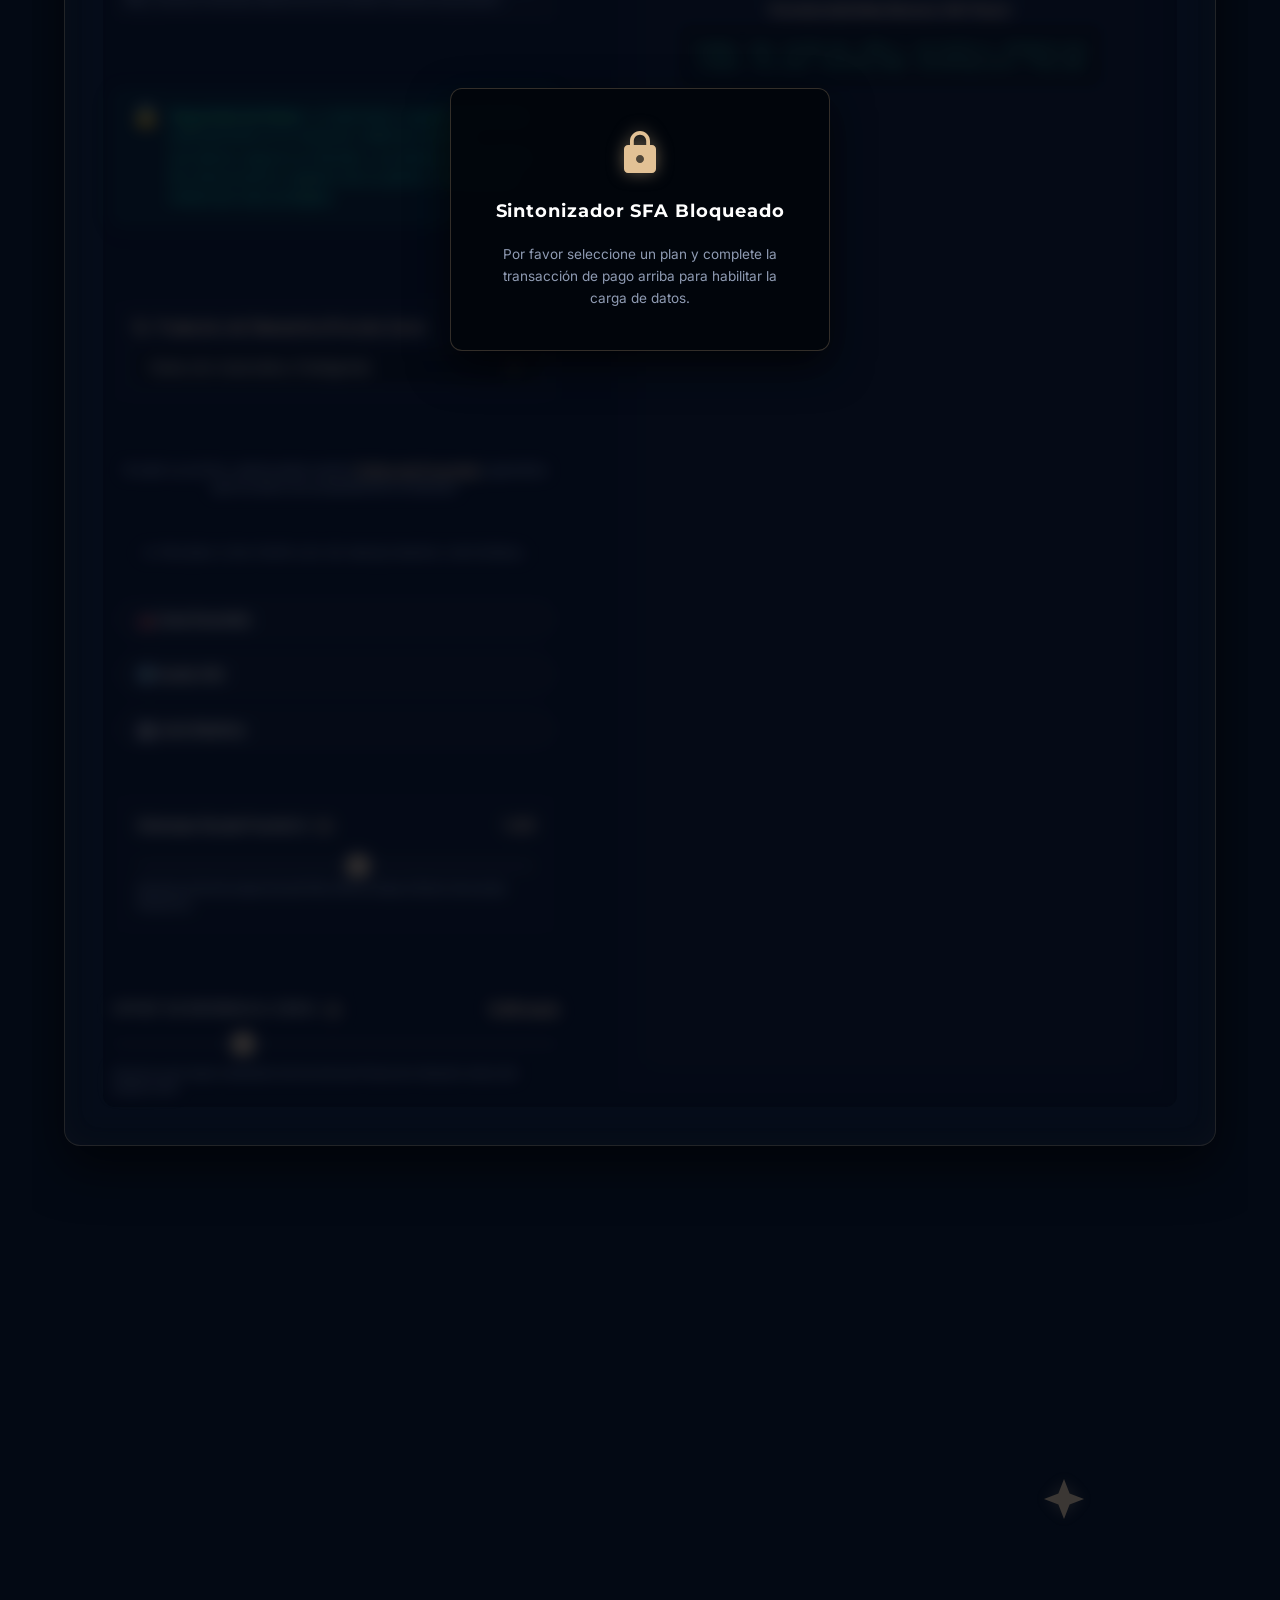
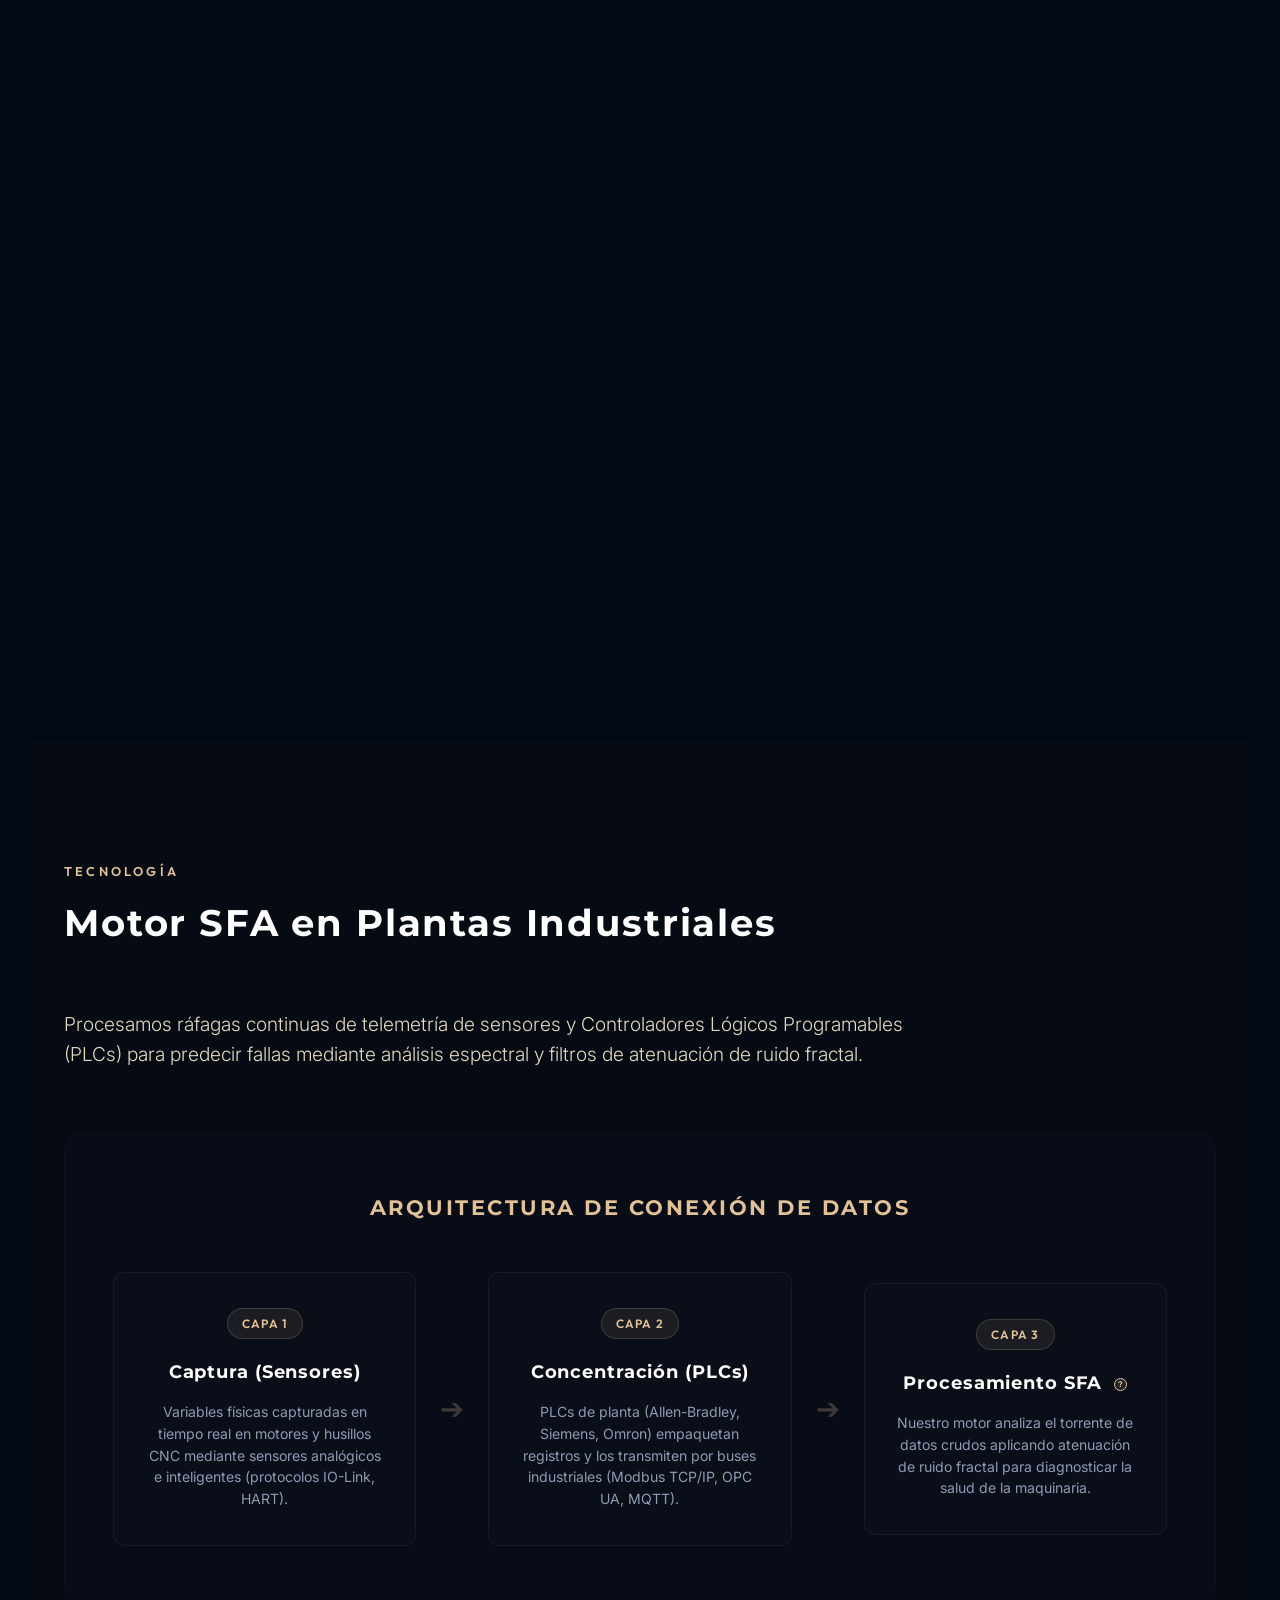
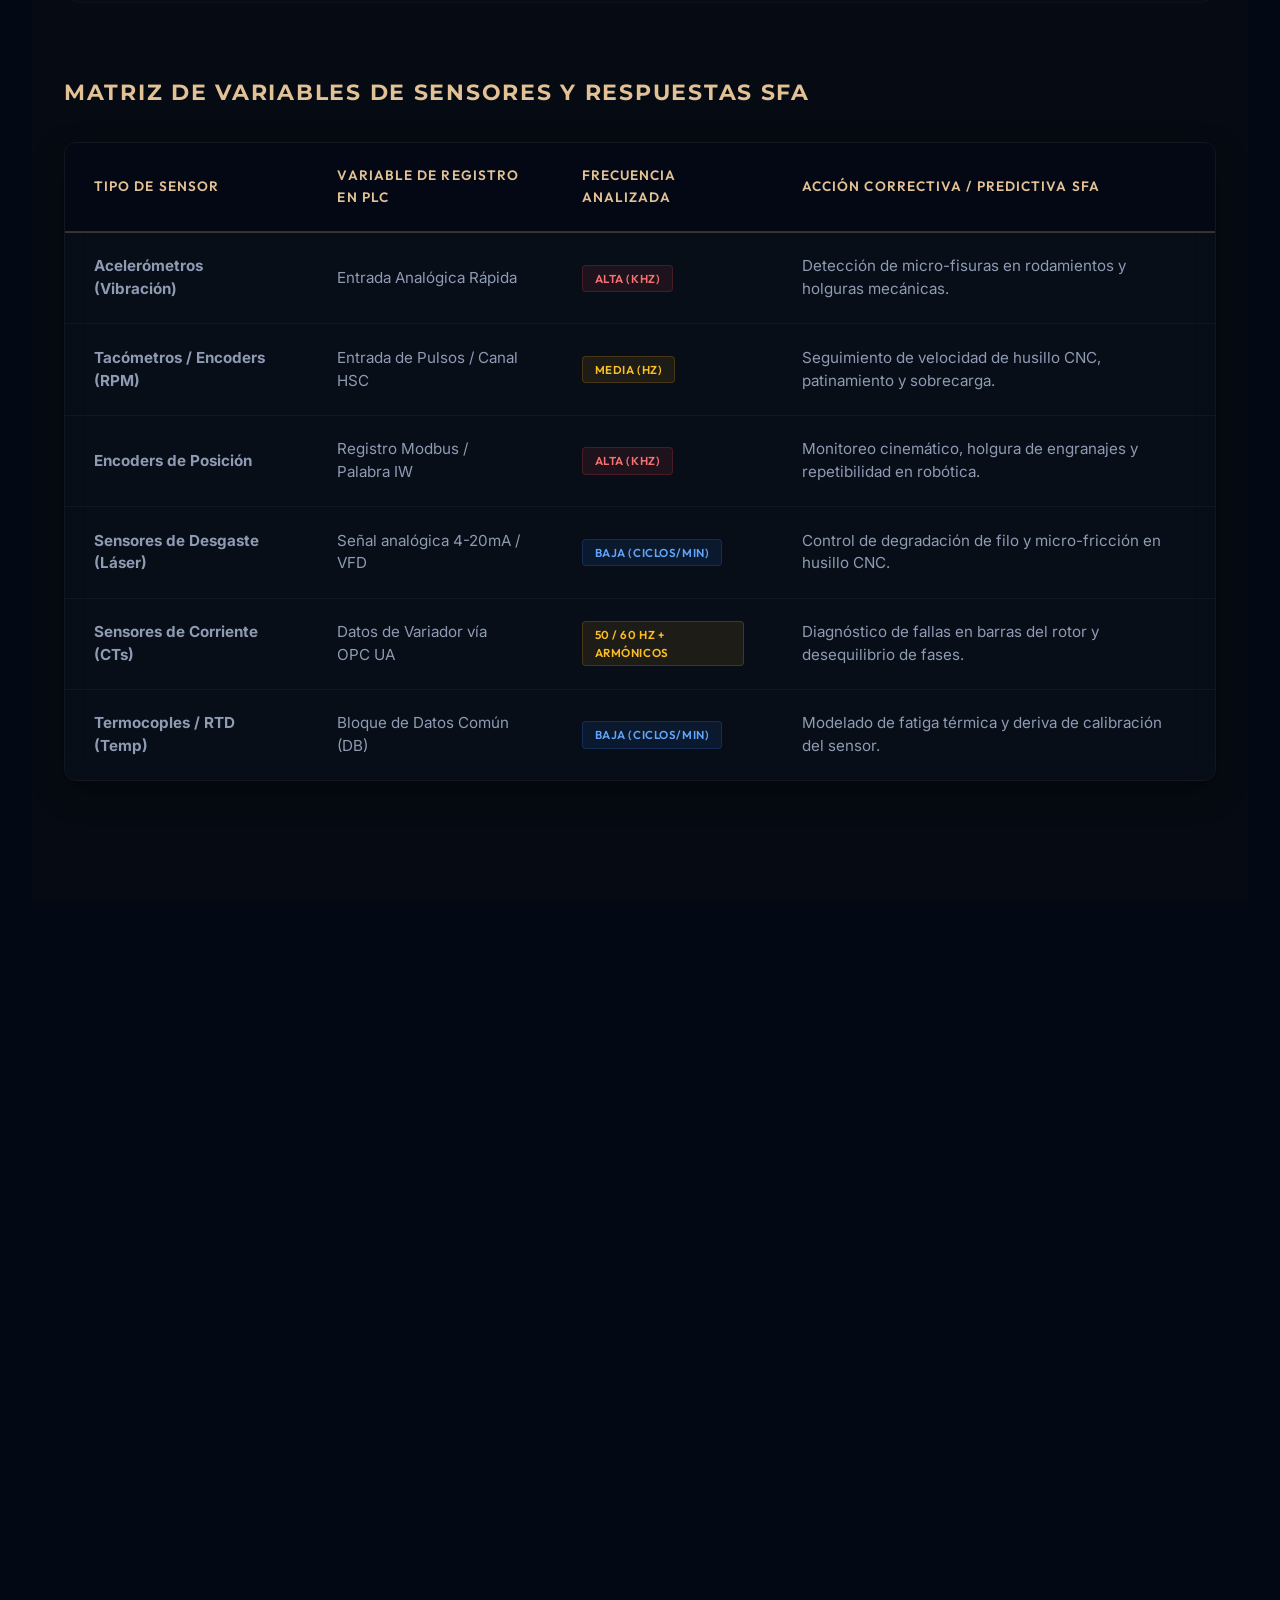
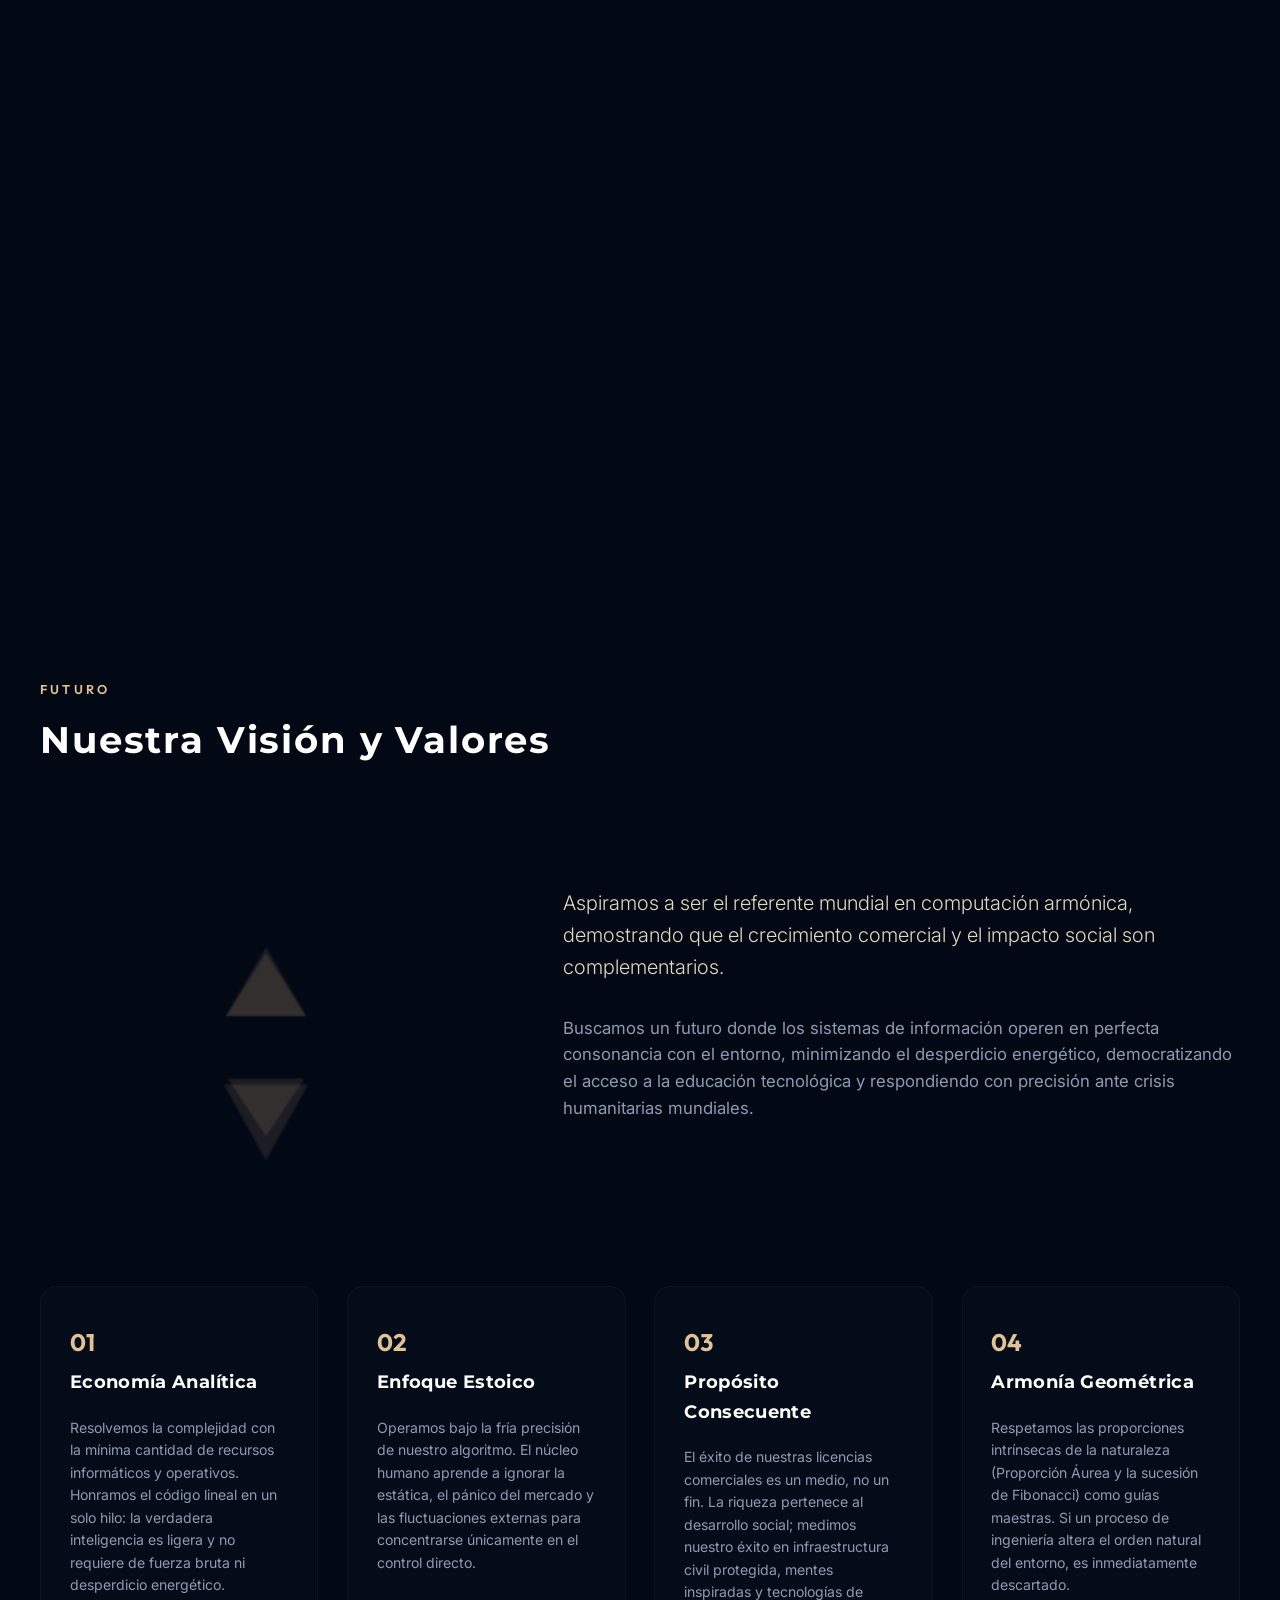
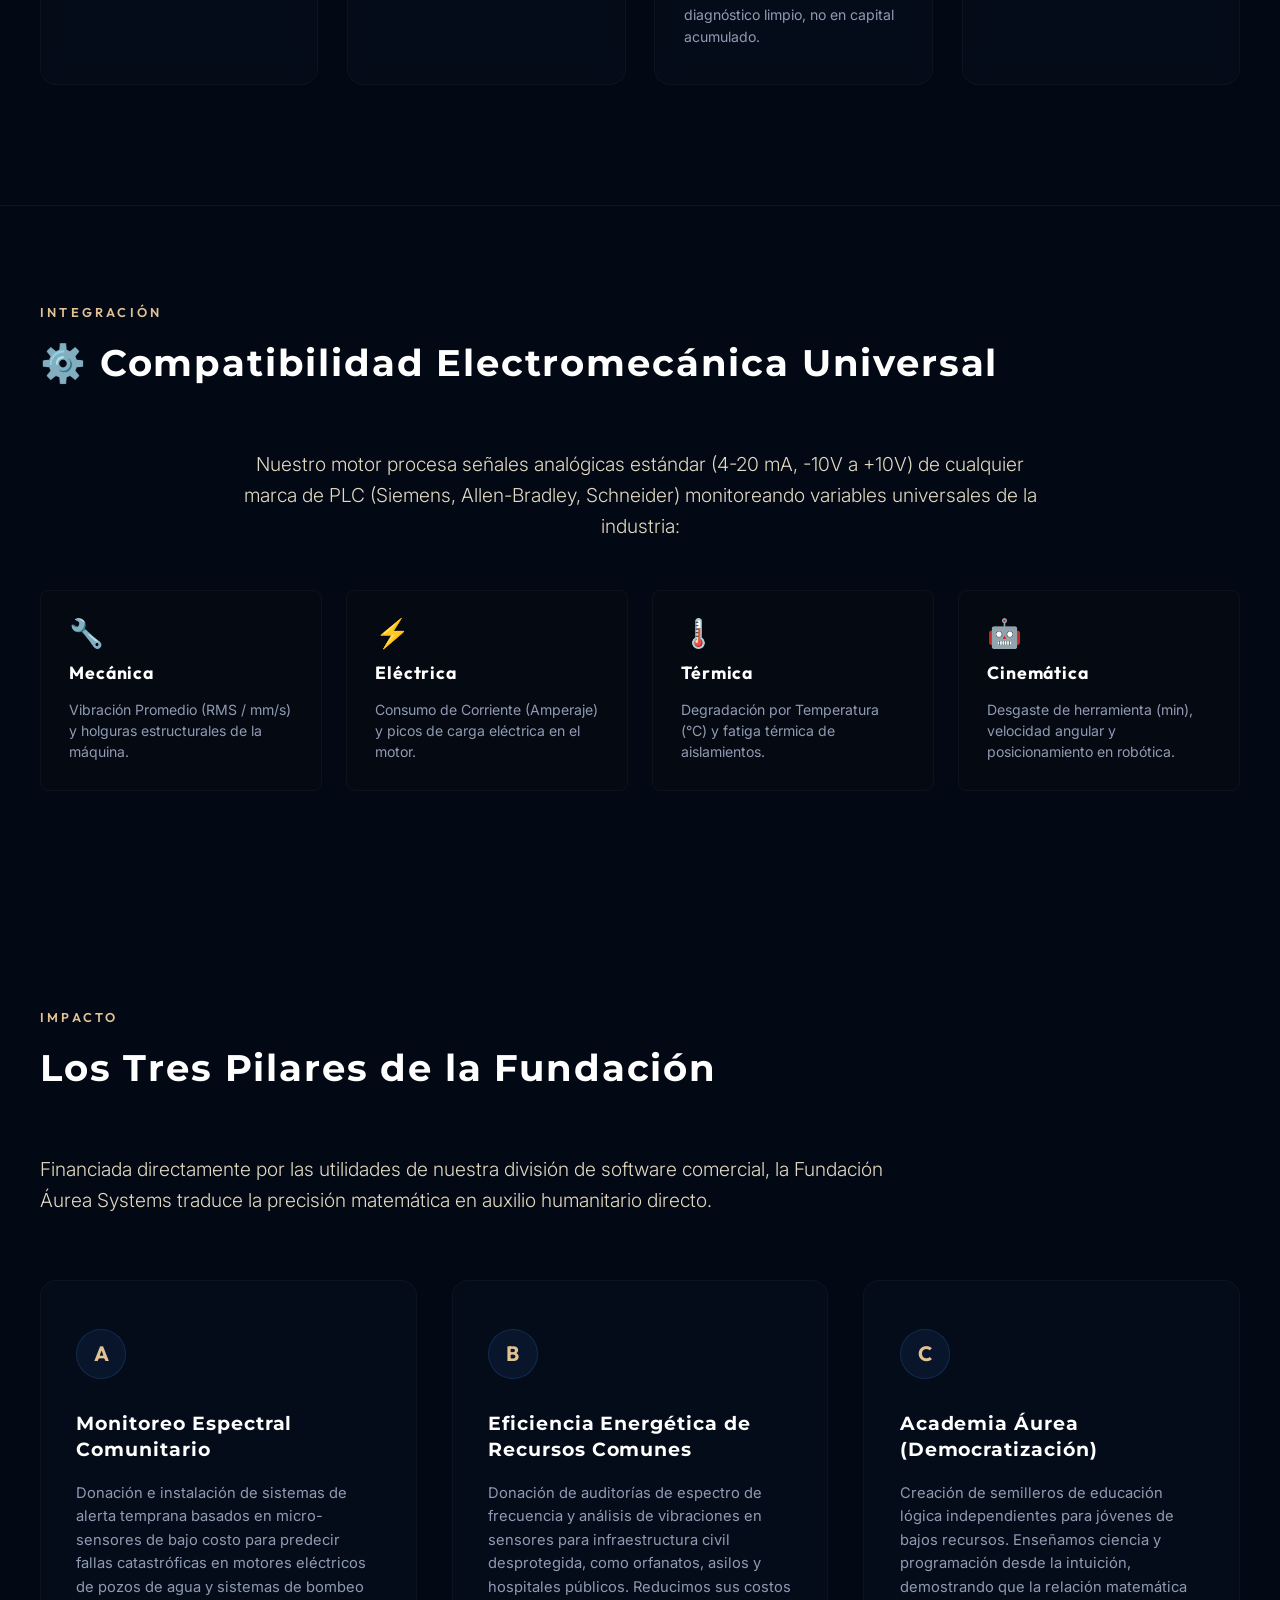
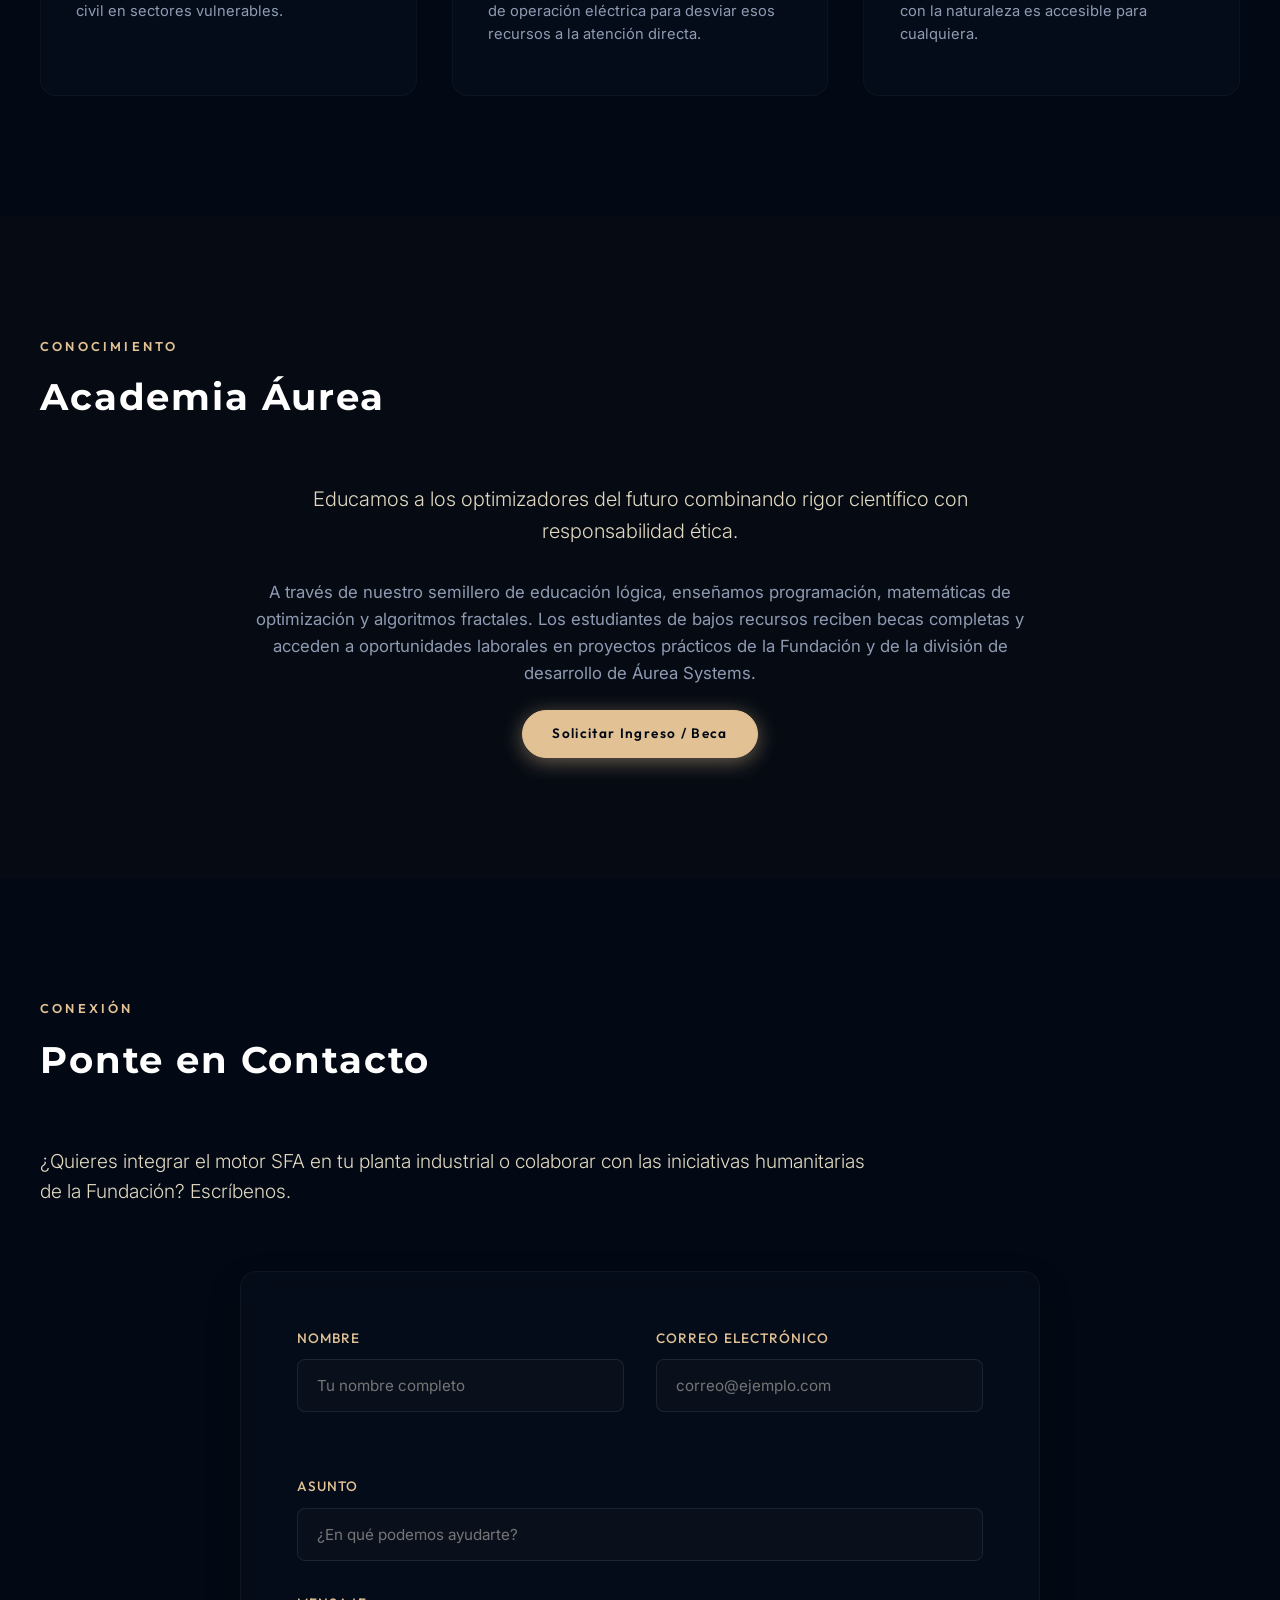
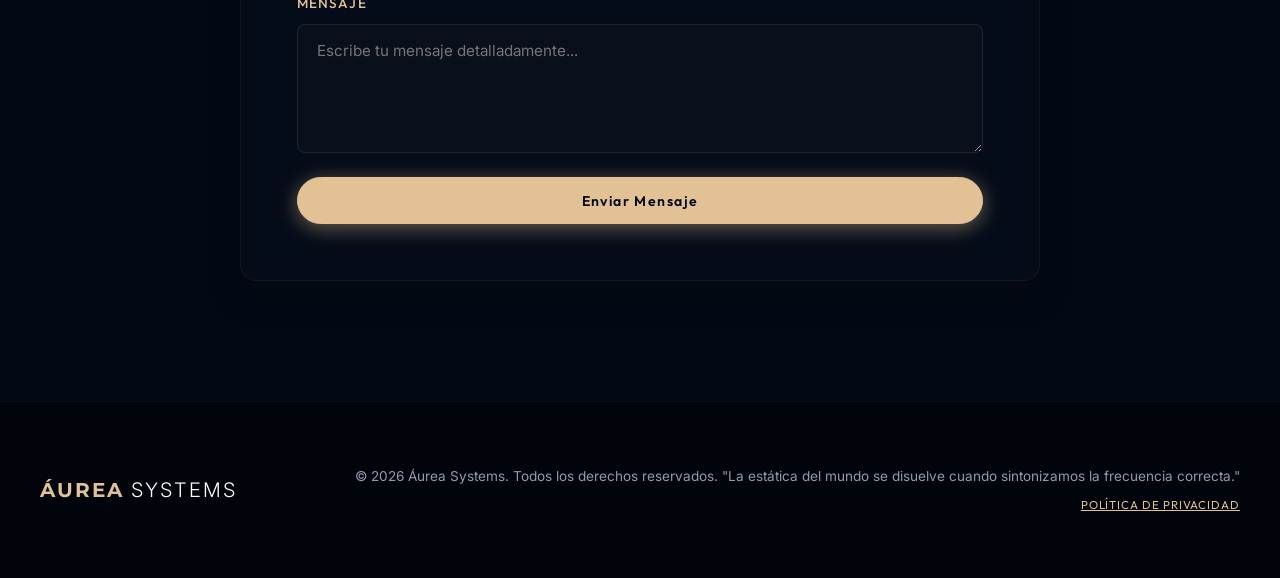
==== commit 2dcd2f62: "Commercial restructuring: Reto SPC Automotriz with AUREA33 code, updated plans, txt deliverables, an" ====
--- a/index.html
+++ b/index.html
@@ -246,31 +246,28 @@
                             <h3>🔐 Desbloquear Sintonizador de Datos SFA</h3>
                             <p class="panel-desc">Seleccione el nivel de análisis requerido para su máquina y complete el pago seguro para habilitar el motor SFA.</p>
                         </div>
-                        <!-- Banner Promocional: Club de Pioneros 33 -->
+                        <!-- Banner Promocional: El Reto SPC Automotriz -->
                         <div class="pioneros-promo-banner" id="pioneros-promo-banner">
-                            <div class="promo-neon-badge">BETA EXCLUSIVO</div>
+                            <div class="promo-neon-badge">RETO SPC</div>
                             <div class="promo-content">
-                                <h3>🚀 Club de Pioneros 33</h3>
-                                <h4 class="promo-subtitle">¡Únete al Club de Pioneros 33 y sé co-creador del futuro del mantenimiento!</h4>
+                                <h3>🚀 El Reto SPC Automotriz</h3>
+                                <h4 class="promo-subtitle">¡Prueba el análisis espectral SFA en tu planta sin costo!</h4>
                                 <p class="promo-text">
-                                    El Motor SFA está listo, pero sabemos que la verdadera maestría técnica la tienen ustedes en la planta. Buscamos a los 33 ingenieros y jefes de mantenimiento más visionarios para poner a prueba nuestro motor con sus propios datos reales.
+                                    Sube tu archivo de telemetría de alta densidad en formato CSV (ej. husillos CNC, motores de línea de ensamble). Procesa de forma gratuita un reporte avanzado de Control Estadístico de Procesos (SPC) con privilegios de Nivel Gerente utilizando el código promocional AUREA33.
                                 </p>
                                 <p class="promo-text-highlight">
-                                    Si eres de los primeros 33 en subir tu primer archivo CSV externo y compartirnos tu feedback técnico, <strong>te regalamos 3 MESES DE ACCESO TOTAL GRATIS</strong>. No solo obtienes la herramienta, te conviertes en parte del Consejo Técnico que guiará las próximas funcionalidades de Aurea Systems.
+                                    Obtén una radiografía analítica completa de tu activo en formato de texto plano (.txt) por única vez.
                                 </p>
-                                <div class="promo-counter-wrapper">
-                                    <span class="promo-counter-text">⏳ Quedan <strong id="promo-spots-card" class="spots-count">33</strong> de 33 lugares disponibles</span>
-                                </div>
                                 
                                 <button type="button" class="btn-pioneros-action" id="btn-pioneros-action">
-                                    ⚡ Cargar mi primer CSV y reclamar mis 3 meses
+                                    ⚡ Iniciar Registro del Reto SPC
                                 </button>
 
-                                <!-- Formulario de Registro Club de Pioneros 33 -->
+                                <!-- Formulario de Registro Reto SPC Automotriz -->
                                 <div id="club33-registration-form" style="display: none; width: 100%; max-width: 480px; margin: 1.5rem auto 0; padding: 1.5rem; background: rgba(0, 85, 255, 0.05); border: 1px solid rgba(0, 85, 255, 0.25); border-radius: 8px; text-align: left; box-sizing: border-box; box-shadow: 0 0 15px rgba(0, 85, 255, 0.1);">
-                                    <h4 style="color: #00d2ff; margin-top: 0; margin-bottom: 0.5rem; font-family: var(--font-display); font-size: 1.1rem; font-weight: bold;">📝 Registro Club de Pioneros 33</h4>
+                                    <h4 style="color: #00d2ff; margin-top: 0; margin-bottom: 0.5rem; font-family: var(--font-display); font-size: 1.1rem; font-weight: bold;">📝 Registro Reto SPC Automotriz</h4>
                                     <p style="font-size: 0.82rem; color: var(--color-text-gray); margin-bottom: 1.2rem; font-family: var(--font-body); line-height: 1.4;">
-                                        Registra tu planta/ingeniero para asegurar uno de los 33 cupos limitados y obtener sus <strong>3 meses de acceso total gratis</strong>.
+                                        Registra tus datos de contacto para activar tu análisis de diagnóstico gratuito de nivel Gerente.
                                     </p>
                                     
                                     <div class="form-group" style="margin-bottom: 1rem;">
@@ -285,19 +282,19 @@
 
                                     <div class="form-group" style="margin-bottom: 1.2rem;">
                                         <label for="promo-reg-company" style="display: block; font-size: 0.78rem; color: var(--color-text-gray); margin-bottom: 0.4rem; font-family: var(--font-body); font-weight: 500;">Empresa / Planta Industrial</label>
-                                        <input type="text" id="promo-reg-company" placeholder="Ej. Cementera del Norte S.A." style="width: 100%; padding: 0.65rem; background: rgba(0,0,0,0.3); border: 1px solid rgba(0,85,255,0.25); border-radius: 4px; color: #fff; font-family: var(--font-body); font-size: 0.88rem; box-sizing: border-box; transition: border-color 0.2s;" required>
+                                        <input type="text" id="promo-reg-company" placeholder="Ej. Planta Motores Detroit" style="width: 100%; padding: 0.65rem; background: rgba(0,0,0,0.3); border: 1px solid rgba(0,85,255,0.25); border-radius: 4px; color: #fff; font-family: var(--font-body); font-size: 0.88rem; box-sizing: border-box; transition: border-color 0.2s;" required>
                                     </div>
 
                                     <div class="form-group" style="margin-bottom: 1.2rem;">
                                         <div style="display: flex; justify-content: space-between; align-items: center; margin-bottom: 0.4rem;">
-                                            <label for="promo-reg-key" style="font-size: 0.78rem; color: var(--color-text-gray); font-family: var(--font-body); font-weight: 500; margin: 0;">Clave de Acceso del Club</label>
-                                            <a href="mailto:mmrobeerto@gmail.com?subject=Solicitud%20de%20Clave%20-%20Club%20de%20Pioneros%2033&body=Hola%20Roberto%2C%20solicito%20la%20clave%20de%20acceso%20para%20el%20Club%20de%20Pioneros%2033." style="font-size: 0.75rem; color: #00d2ff; text-decoration: underline; font-family: var(--font-body);" target="_blank">Solicitar Clave</a>
+                                            <label for="promo-reg-key" style="font-size: 0.78rem; color: var(--color-text-gray); font-family: var(--font-body); font-weight: 500; margin: 0;">Código de Invitación (Opcional)</label>
+                                            <a href="mailto:mmrobeerto@gmail.com?subject=Solicitud%20de%20C%C3%B3digo%20-%20Reto%20SPC%20Automotriz&body=Hola%20Roberto%2C%20solicito%20el%20c%C3%B3digo%20de%20invitaci%C3%B3n%20para%20el%20Reto%20SPC%20Automotriz." style="font-size: 0.75rem; color: #00d2ff; text-decoration: underline; font-family: var(--font-body);" target="_blank">Solicitar Código</a>
                                         </div>
-                                        <input type="text" id="promo-reg-key" placeholder="Introduce la clave de acceso" style="width: 100%; padding: 0.65rem; background: rgba(0,0,0,0.3); border: 1px solid rgba(0,85,255,0.25); border-radius: 4px; color: #fff; font-family: var(--font-body); font-size: 0.88rem; box-sizing: border-box; transition: border-color 0.2s;" required>
+                                        <input type="text" id="promo-reg-key" placeholder="Ej. AUREA33" style="width: 100%; padding: 0.65rem; background: rgba(0,0,0,0.3); border: 1px solid rgba(0,85,255,0.25); border-radius: 4px; color: #fff; font-family: var(--font-body); font-size: 0.88rem; box-sizing: border-box; transition: border-color 0.2s;">
                                     </div>
 
                                     <button type="button" id="btn-submit-club33" class="btn-activate-promo" style="display: block; width: 100%; background: linear-gradient(135deg, #0055ff, #00d2ff); color: #fff; font-weight: bold; border: none; padding: 0.75rem; border-radius: 4px; cursor: pointer; font-size: 0.92rem; text-shadow: none; transition: transform 0.2s, box-shadow 0.2s; box-shadow: 0 0 10px rgba(0,85,255,0.2);">
-                                        ⚡ Registrarse y Activar 3 Meses Gratis (Cupo: <span id="promo-btn-spots">33</span>/33)
+                                        ⚡ Registrarse y Activar Análisis Gratis
                                     </button>
                                 </div>
                             </div>
@@ -305,48 +302,47 @@
                         
                         <div class="payment-plans-grid">
                             <!-- Plan Junior / Técnico Predictivo -->
-                            <div class="plan-card red" id="plan-junior" data-price="1500" data-name="Plan Junior / Técnico Predictivo">
+                            <!-- Plan Junior / Nivel Celda de Maquinado -->
+                            <div class="plan-card red" id="plan-junior" data-price="399" data-name="Licencia SFA Junior">
                                 <div class="plan-badge red">JUNIOR</div>
-                                <h4>Plan Junior / Técnico Predictivo</h4>
-                                <div class="plan-price">$1,500 <span class="currency">MXN/Mes</span></div>
+                                <h4>Licencia SFA Junior (Nivel Celda de Maquinado)</h4>
+                                <div class="plan-price">$399 <span class="currency">USD/Mes</span></div>
                                 <ul class="plan-features">
-                                    <li>✔ Capacidad: Hasta 3 máquinas o PLCs fijos al mes</li>
-                                    <li>✔ Diagnóstico predictivo de Vibración, Temperatura y Corriente</li>
-                                    <li>✔ Análisis espectral de armónicos y Salud SFA</li>
-                                    <li>✔ Descarga de reportes técnicos en TXT</li>
-                                    <li style="color: #ef4444; font-weight: bold; border-top: 1px dashed rgba(239,68,68,0.2); padding-top: 0.5rem; margin-top: 0.5rem;">📉 Capacidad fija para uso personal o local</li>
+                                    <li>✔ Monitoreo de hasta 3 activos críticos (Husillos CNC / Motores)</li>
+                                    <li>✔ Estatus Global de Control Estadístico (SPC)</li>
+                                    <li>✔ Cálculo dinámico de fronteras (μ + 2σ)</li>
+                                    <li>✔ Descarga de Reporte Básico en formato .txt</li>
                                 </ul>
+                                <button type="button" class="plan-select-btn">Comenzar Piloto</button>
                             </div>
                             
-                            <!-- Plan Consultor / Senior (Destacado por defecto) -->
-                            <div class="plan-card active turquoise" id="plan-consultor" data-price="20000" data-name="Plan Consultor / Senior">
-                                <div class="plan-badge turquoise">MÁS POPULAR</div>
-                                <h4>Plan Consultor / Senior</h4>
-                                <div class="plan-price">
-                                    $20,000 <span class="currency">MXN/Mes</span>
-                                    <span style="font-size: 0.75rem; display: block; opacity: 0.8; margin-top: 0.2rem; color: #00d2ff;">+$5,000 MXN/Mes por máquina extra</span>
-                                </div>
+                            <!-- Plan Senior / Nivel Línea de Ensamble (Destacado por defecto) -->
+                            <div class="plan-card active turquoise" id="plan-consultor" data-price="1499" data-name="Licencia SFA Senior">
+                                <div class="plan-badge turquoise">Recomendado para Sector Automotriz</div>
+                                <h4>Licencia SFA Senior (Nivel Línea de Ensamble)</h4>
+                                <div class="plan-price">$1,499 <span class="currency">USD/Mes</span></div>
                                 <ul class="plan-features">
-                                    <li>✔ Capacidad Base: Hasta 20 máquinas o PLCs al mes</li>
-                                    <li>✔ Regla Flexible: Expande agregando máquinas individuales</li>
-                                    <li>✔ Diagnóstico predictivo completo y aislamiento de fallas críticas</li>
-                                    <li>✔ Reporte Técnico Certificado listo para auditorías</li>
-                                    <li style="color: #00d2ff; font-weight: bold; border-top: 1px dashed rgba(6,182,212,0.2); padding-top: 0.5rem; margin-top: 0.5rem;">🏆 Ideal para ingenieros independientes y consultores</li>
+                                    <li>✔ Monitoreo de hasta 20 activos críticos simultáneos</li>
+                                    <li>✔ Racional Técnico dinámico para detección de fatiga y micro-oscilaciones</li>
+                                    <li>✔ Generación automática de Lista de Acciones de Mantenimiento</li>
+                                    <li>✔ Exportación de Logs Analíticos Avanzados en formato .txt</li>
+                                    <li>✔ Historial de diagnósticos guardado en la nube</li>
                                 </ul>
-                            </div>
-
-                            <!-- Plan Gerente / Planta Completa -->
-                            <div class="plan-card gold" id="plan-gerente" data-price="45000" data-name="Plan Gerente / Planta Completa">
+                                <button type="button" class="plan-select-btn">Proteger mi Línea</button>
+                            </div>
+
+                            <!-- Plan Gerente / Nivel Planta Corporativa -->
+                            <div class="plan-card gold" id="plan-gerente" data-price="0" data-name="Licencia Aurea Gerente">
                                 <div class="plan-badge gold">PREMIUM</div>
-                                <h4>Plan Gerente / Planta Completa</h4>
-                                <div class="plan-price">$45,000 <span class="currency">MXN/Mes</span></div>
+                                <h4>Licencia Aurea Gerente (Nivel Planta Corporativa)</h4>
+                                <div class="plan-price">Contactar a Ventas</div>
                                 <ul class="plan-features">
-                                    <li>✔ Capacidad: Máquinas, PLCs e infraestructura ILIMITADA</li>
-                                    <li>✔ Acceso para toda la planta y múltiples usuarios</li>
-                                    <li>✔ Aislamiento de fallas avanzadas en fluidos e hidráulica</li>
-                                    <li>✔ Soporte prioritario 24/7 y monitoreo continuo</li>
-                                    <li style="color: var(--color-primary-gold); font-weight: bold; border-top: 1px dashed rgba(197,168,128,0.2); padding-top: 0.5rem; margin-top: 0.5rem;">🏢 Jefes y Gerentes de Planta</li>
+                                    <li>✔ Activos ilimitados y barrido matricial de archivos masivos</li>
+                                    <li>✔ Sintonía Espectral Agnóstica (Compatible con PLC)</li>
+                                    <li>✔ Acceso a Scripts de Python: Integración directa del Motor SFA</li>
+                                    <li>✔ Soporte técnico prioritario y ajuste de tolerancias</li>
                                 </ul>
+                                <a href="mailto:mmrobeerto@gmail.com?subject=Solicitud%20de%20Demo%20T%C3%A9cnica%20-%20Licencia%20Aurea%20Gerente" class="plan-select-btn" style="text-decoration:none; display:block; text-align:center;">Agendar Demo Técnica</a>
                             </div>
                         </div>
                         
@@ -816,24 +812,20 @@
                             <div class="sfa-report-selector no-print" style="margin-bottom: 1.5rem; display: flex; justify-content: center; align-items: center; gap: 0.75rem; flex-wrap: wrap;">
                                 <label for="sfa-report-format-select" style="font-size: 0.9rem; color: var(--color-text-gray); font-family: var(--font-body); font-weight: 500;">Nivel de Reporte a Imprimir/Descargar:</label>
                                 <select id="sfa-report-format-select" style="padding: 0.5rem 2.2rem 0.5rem 1rem; font-size: 0.9rem; background: rgba(0,0,0,0.4) url('data:image/svg+xml;charset=US-ASCII,%3Csvg%20xmlns%3D%22http%3A%2F%2Fwww.w3.org%2F2000%2Fsvg%22%20width%3D%22292.4%22%20height%3D%22292.4%22%3E%3Cpath%20fill%3D%22%23ffffff%22%20d%3D%22M287%2069.4a17.6%2017.6%200%200%200-13-5.4H18.4c-5%200-9.3%201.8-12.9%205.4A17.6%2017.6%200%200%200%200%2082.4c0%205%201.8%209.3%205.4%2012.9l128%20127.9c3.6%203.6%207.8%205.4%2012.8%205.4s9.2-1.8%2012.8-5.4L287%2095c3.5-3.5%205.4-7.8%205.4-12.8%200-5-1.9-9.2-5.5-12.8z%22%2F%3E%3C%2Fsvg%3E') no-repeat right 12px center; background-size: 10px auto; border: 1px solid rgba(255,255,255,0.15); border-radius: 8px; color: #fff; cursor: pointer; transition: all 0.3s ease; outline: none; font-family: var(--font-body); min-width: 250px; appearance: none; -webkit-appearance: none;">
-                                    <option value="junior">Plan Junior / Técnico Predictivo</option>
-                                    <option value="senior" selected>Plan Consultor / Senior</option>
-                                    <option value="gerente">Plan Gerente / Planta Completa</option>
+                                    <option value="junior">Licencia SFA Junior</option>
+                                    <option value="senior" selected>Licencia SFA Senior</option>
+                                    <option value="gerente">Licencia Aurea Gerente</option>
                                 </select>
                             </div>
 
                             <!-- Action buttons for reports -->
-                            <div class="sfa-report-actions">
+                            <div class="sfa-report-actions" style="display: flex; gap: 1rem; justify-content: center; flex-wrap: wrap; margin-top: 1rem;">
                                 <button type="button" class="btn btn-gold" id="btn-download-report">
-                                    <svg viewBox="0 0 24 24" class="btn-icon">
-                                        <path d="M19 9h-4V3H9v6H5l7 7 7-7zM5 18v2h14v-2H5z"/>
-                                    </svg> Descargar Reporte (.TXT)
+                                    📥 Descargar Log de Diagnóstico (.txt)
                                 </button>
-                                <a href="motor_scada.py" download class="btn btn-outline" style="text-decoration: none; display: inline-flex; align-items: center; justify-content: center; gap: 8px;">
-                                    <svg viewBox="0 0 24 24" class="btn-icon" style="width: 16px; height: 16px; fill: currentColor;">
-                                        <path d="M19.35 10.04C18.67 6.59 15.64 4 12 4 9.11 4 6.6 5.64 5.35 8.04 2.34 8.36 0 10.91 0 14c0 3.31 2.69 6 6 6h13c2.76 0 5-2.24 5-5 0-2.64-2.05-4.78-4.65-4.96zM17 13l-5 5-5-5h3V9h4v4h3z"/>
-                                    </svg> Script de Escritorio (Python)
-                                </a>
+                                <button type="button" class="btn btn-outline" id="btn-download-python" style="display: none; align-items: center; justify-content: center; gap: 8px;">
+                                    🐍 Descargar Script de Integración (Python)
+                                </button>
                             </div>
                             
                             <!-- Feedback System -->
--- a/css/styles.css
+++ b/css/styles.css
@@ -5479,6 +5479,201 @@
 }
 
 .spc-status-badge.text-orange {
+.sfa-rationale-item-status {
+    font-size: 0.85rem;
+    padding: 0.2rem 0.6rem;
+    border-radius: 4px;
+    font-weight: bold;
+    display: inline-flex;
+    align-items: center;
+    gap: 4px;
+}
+.sfa-rationale-item-meta {
+    font-size: 0.8rem;
+    color: var(--color-text-gray);
+    margin-bottom: 0.25rem;
+}
+.sfa-rationale-item-desc {
+    font-size: 0.88rem;
+    line-height: 1.5;
+    color: var(--color-text-light);
+}
+
+@media print {
+    .sfa-rationale-section {
+        background: transparent !important;
+        border: 1px solid #ddd !important;
+        color: #000000 !important;
+        margin-top: 20px !important;
+        padding: 15px !important;
+        page-break-inside: avoid !important;
+        box-shadow: none !important;
+    }
+    .sfa-rationale-section h4 {
+        color: #000000 !important;
+        border-bottom: 1px solid #ccc !important;
+    }
+    .sfa-rationale-item {
+        background: transparent !important;
+        border: none !important;
+        border-bottom: 1px dashed #eee !important;
+        border-radius: 0 !important;
+        padding: 8px 0 !important;
+        page-break-inside: avoid !important;
+    }
+    .sfa-rationale-item-title {
+        color: #000000 !important;
+        font-size: 10pt !important;
+    }
+    .sfa-rationale-item-meta {
+        color: #555555 !important;
+        font-size: 8.5pt !important;
+    }
+    .sfa-rationale-item-desc {
+        color: #222222 !important;
+        font-size: 9.5pt !important;
+    }
+}
+
+/* Dynamic Premium Background System */
+.sfa-dynamic-bg-container {
+    position: fixed;
+    top: 0;
+    left: 0;
+    width: 100vw;
+    height: 100vh;
+    z-index: -1; /* Place below all content */
+    overflow: hidden;
+    pointer-events: none;
+    background: radial-gradient(circle at center, rgba(1, 2, 4, 0.95) 0%, rgba(0, 0, 0, 1.0) 100%);
+}
+
+.sfa-dynamic-bg-container::before {
+    content: '';
+    position: absolute;
+    top: -5%;
+    left: -5%;
+    width: 110%;
+    height: 110%;
+    background-image: url('../img/bg_gold_particles.png');
+    background-size: cover;
+    background-position: center;
+    background-repeat: no-repeat;
+    animation: slowZoomPan 45s infinite alternate ease-in-out;
+    z-index: -2;
+    opacity: 0.1;
+}
+
+@keyframes slowZoomPan {
+    0% {
+        transform: scale(1) translate(0, 0);
+    }
+    50% {
+        transform: scale(1.06) translate(1%, -1%);
+    }
+    100% {
+        transform: scale(1) translate(0, 0);
+    }
+}
+
+/* Floating Spark Particles */
+.sfa-bg-particles {
+    position: absolute;
+    top: 0;
+    left: 0;
+    width: 100%;
+    height: 100%;
+    z-index: -1;
+}
+
+.sfa-particle {
+    position: absolute;
+    width: 2px;
+    height: 2px;
+    background-color: var(--color-primary-gold);
+    border-radius: 50%;
+    opacity: 0.25;
+    box-shadow: 0 0 4px var(--color-primary-gold);
+    animation: floatParticle 15s infinite linear;
+}
+
+@keyframes floatParticle {
+    0% {
+        transform: translateY(105vh) translateX(0) scale(0.5);
+        opacity: 0;
+    }
+    10% {
+        opacity: 0.4;
+    }
+    90% {
+        opacity: 0.4;
+    }
+    100% {
+        transform: translateY(-5vh) translateX(20px) scale(1);
+        opacity: 0;
+    }
+}
+
+/* SFA Report Table styling */
+.sfa-report-table {
+    width: 100%;
+    border-collapse: collapse;
+    margin-top: 1.5rem;
+    margin-bottom: 1.5rem;
+    font-size: 0.9rem;
+    color: var(--color-text-light);
+    border: 1px solid rgba(255, 255, 255, 0.06);
+    background: rgba(30, 30, 45, 0.25);
+    border-radius: 6px;
+    overflow: hidden;
+}
+
+.sfa-report-table th {
+    background: rgba(197, 168, 128, 0.08);
+    color: var(--color-primary-gold);
+    font-family: var(--font-accent);
+    font-weight: 600;
+    text-align: left;
+    padding: 0.75rem 1rem;
+    border-bottom: 1px solid rgba(197, 168, 128, 0.15);
+    text-transform: uppercase;
+    font-size: 0.78rem;
+    letter-spacing: 0.05em;
+}
+
+.sfa-report-table td {
+    padding: 0.75rem 1rem;
+    border-bottom: 1px solid rgba(255, 255, 255, 0.04);
+    vertical-align: middle;
+}
+
+.sfa-report-table tr:hover {
+    background: rgba(255, 255, 255, 0.02);
+}
+
+.spc-status-badge {
+    display: inline-block;
+    padding: 0.25rem 0.6rem;
+    border-radius: 4px;
+    font-size: 0.75rem;
+    font-weight: 700;
+    letter-spacing: 0.03em;
+    text-transform: uppercase;
+}
+
+.spc-status-badge.text-blue {
+    background: rgba(59, 130, 246, 0.12);
+    color: #60a5fa;
+    border: 1px solid rgba(59, 130, 246, 0.25);
+}
+
+.spc-status-badge.text-red {
+    background: rgba(239, 68, 68, 0.12);
+    color: #f87171;
+    border: 1px solid rgba(239, 68, 68, 0.25);
+}
+
+.spc-status-badge.text-orange {
     background: rgba(245, 158, 11, 0.12);
     color: #fbbf24;
     border: 1px solid rgba(245, 158, 11, 0.25);
@@ -5489,3 +5684,30 @@
     color: var(--color-text-gray);
     line-height: 1.4;
 }
+
+/* Nuevos estilos de botón de plan comercial */
+.plan-select-btn {
+    width: 100%;
+    margin-top: 1.5rem;
+    padding: 0.75rem;
+    background: rgba(255, 255, 255, 0.05);
+    border: 1px solid rgba(255, 255, 255, 0.15);
+    border-radius: 6px;
+    color: #fff;
+    font-family: var(--font-display);
+    font-weight: bold;
+    cursor: pointer;
+    transition: all 0.3s ease;
+}
+
+.plan-card:hover .plan-select-btn {
+    background: rgba(255, 255, 255, 0.1);
+    border-color: rgba(255, 255, 255, 0.3);
+}
+
+.plan-card.active .plan-select-btn {
+    background: linear-gradient(135deg, var(--color-primary-gold), #b3925c);
+    border-color: var(--color-primary-gold);
+    color: #000;
+    box-shadow: 0 0 10px rgba(197, 168, 128, 0.3);
+}
